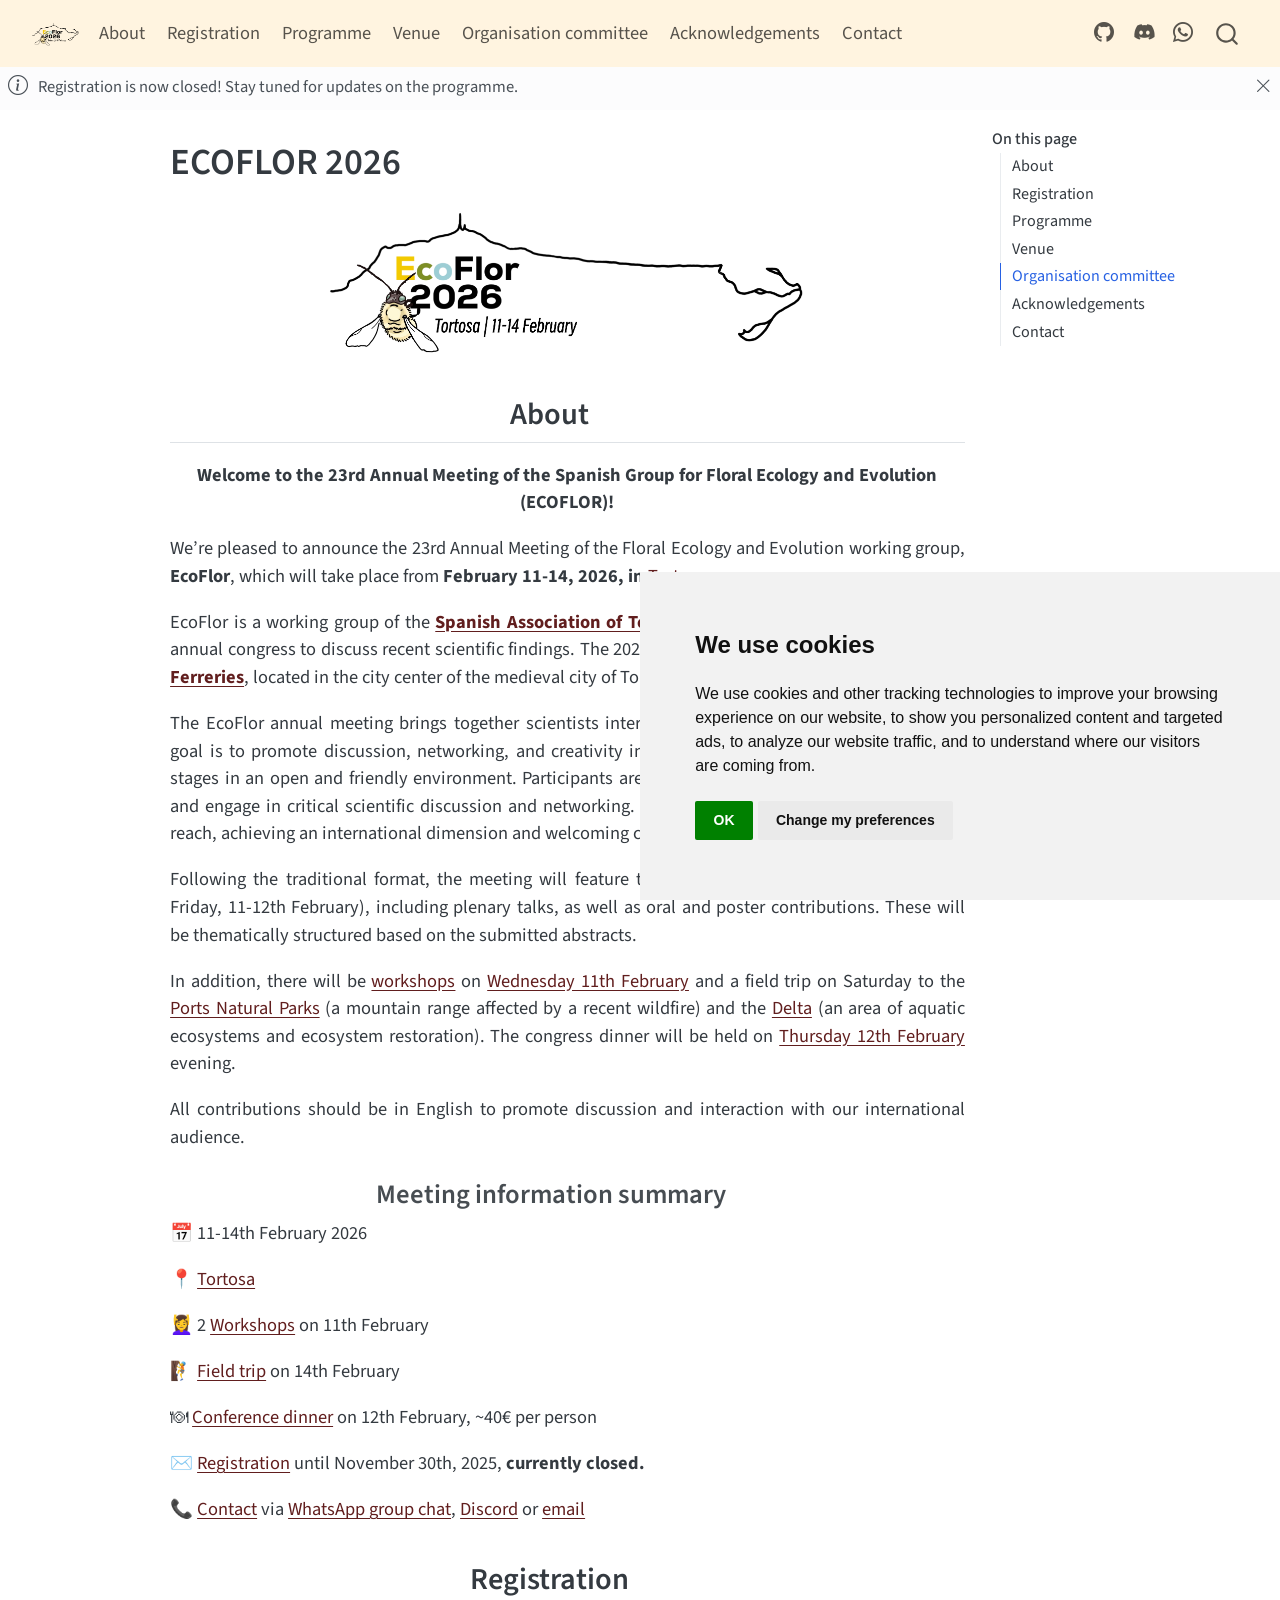
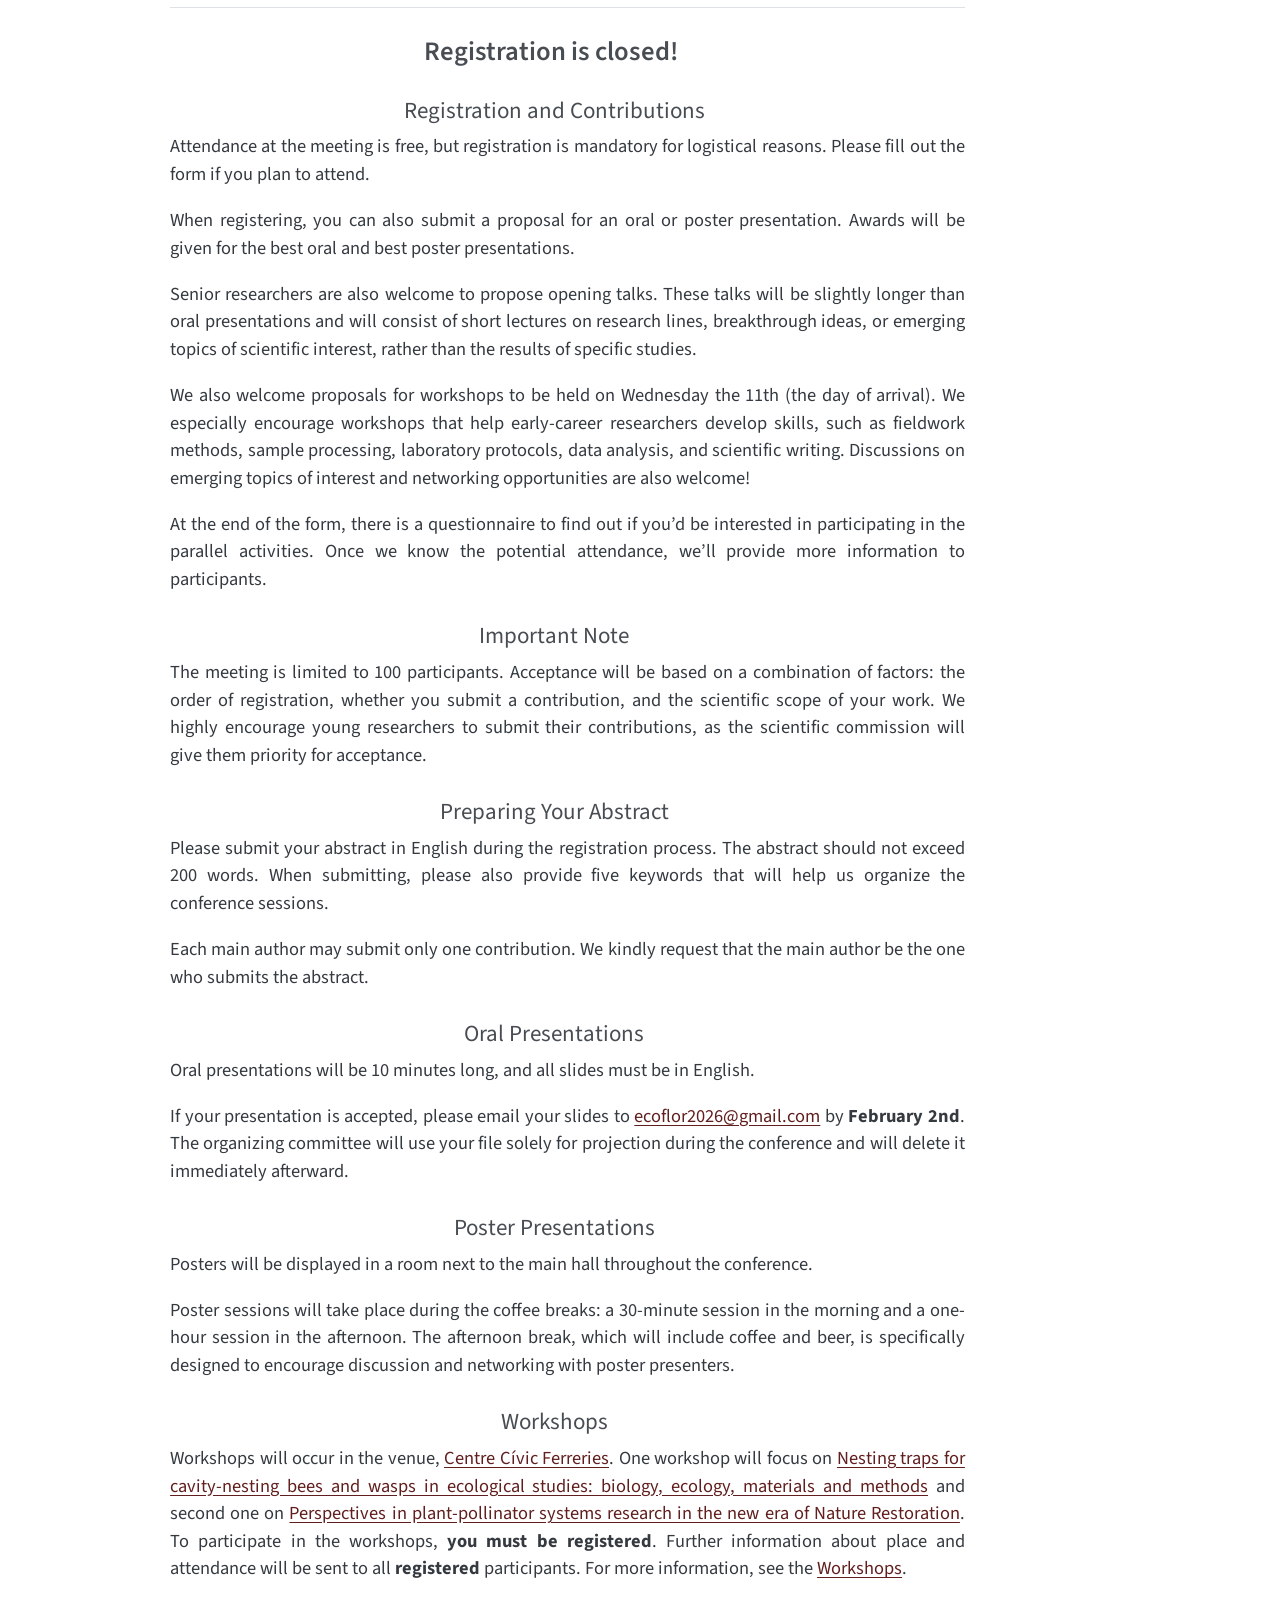
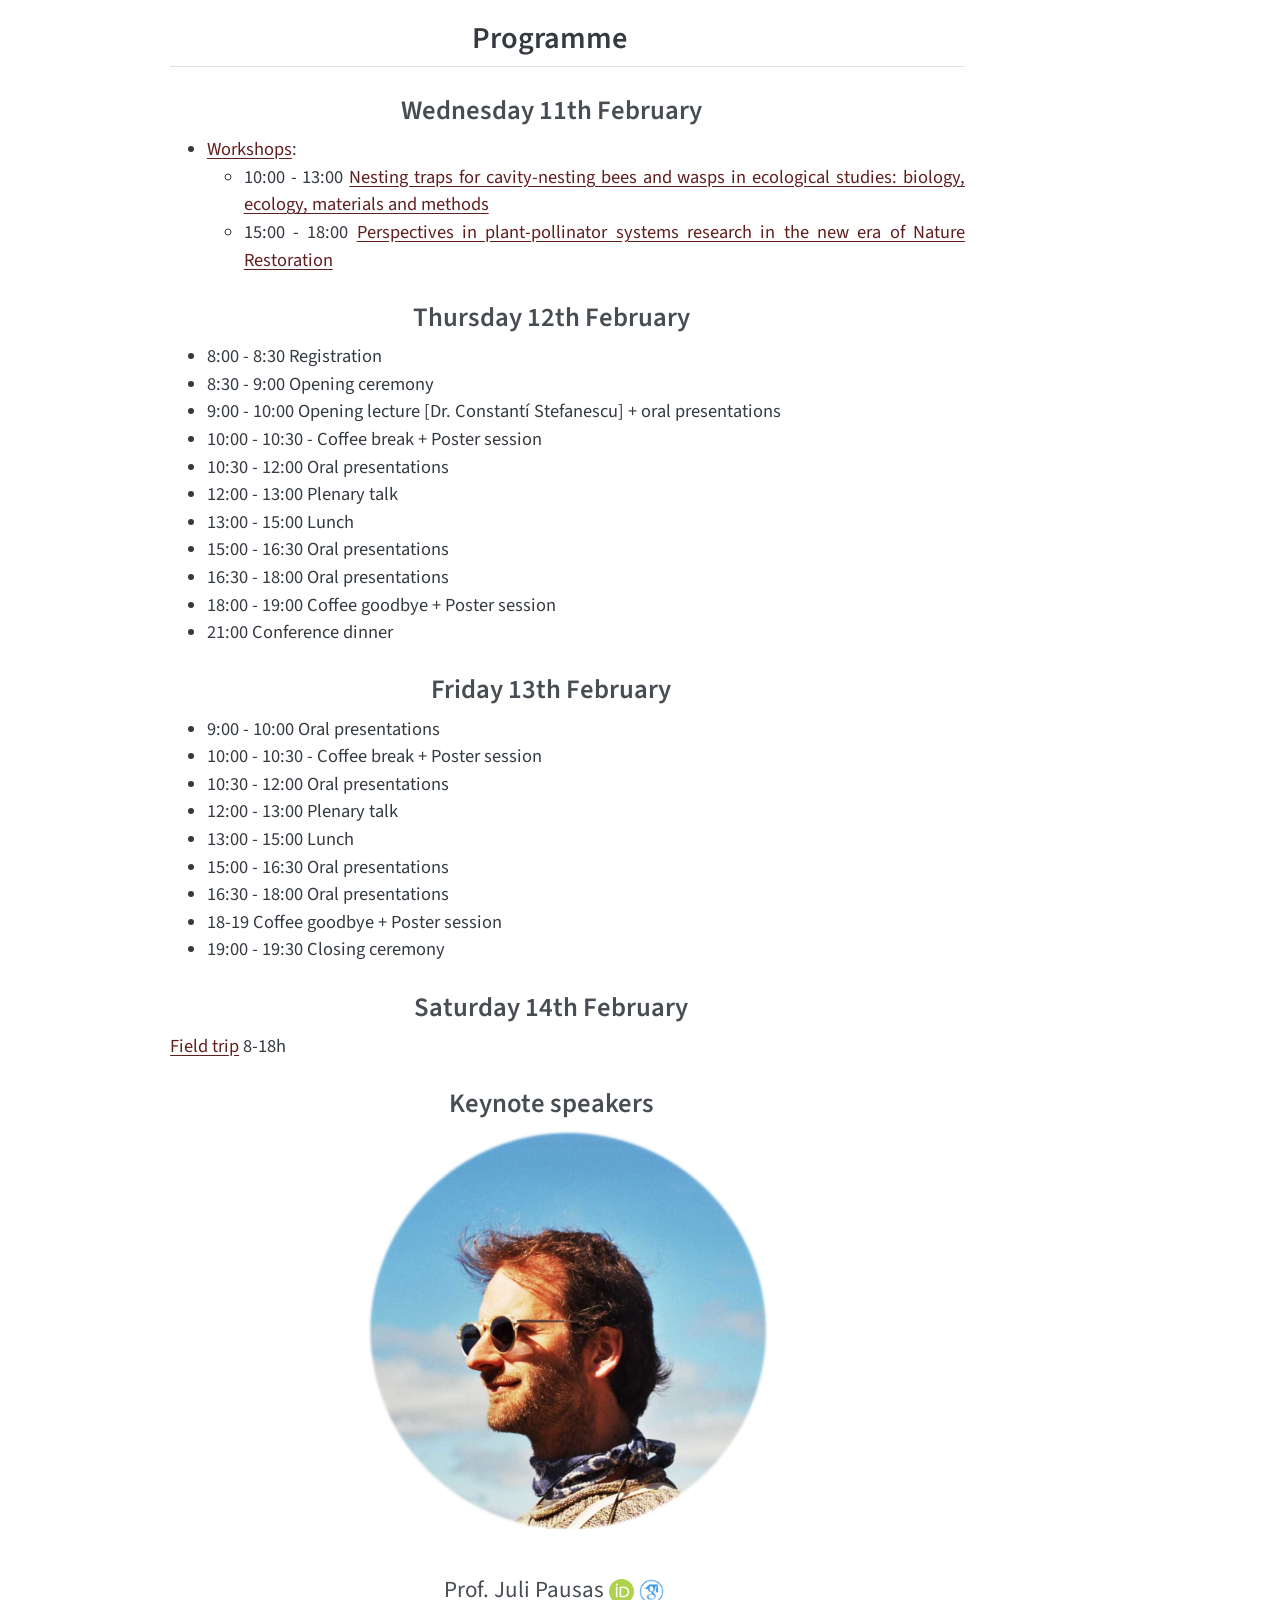
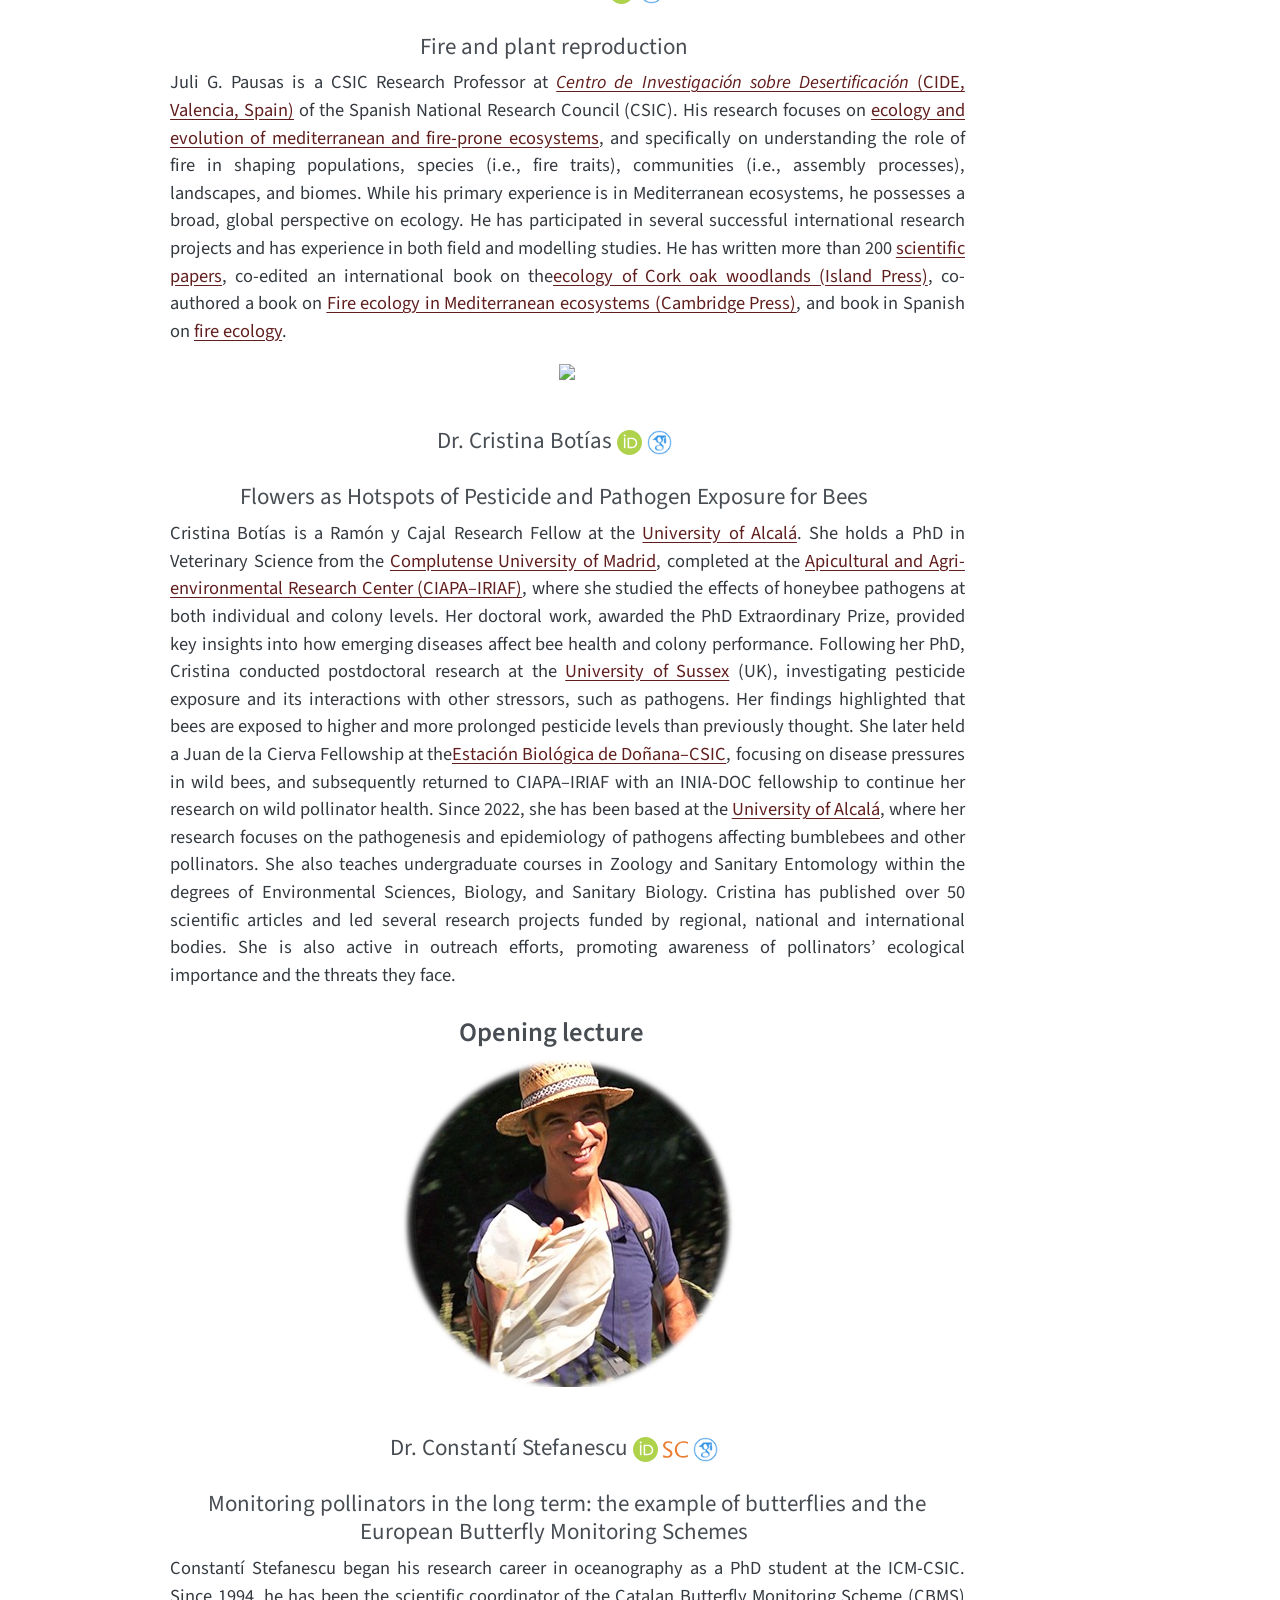
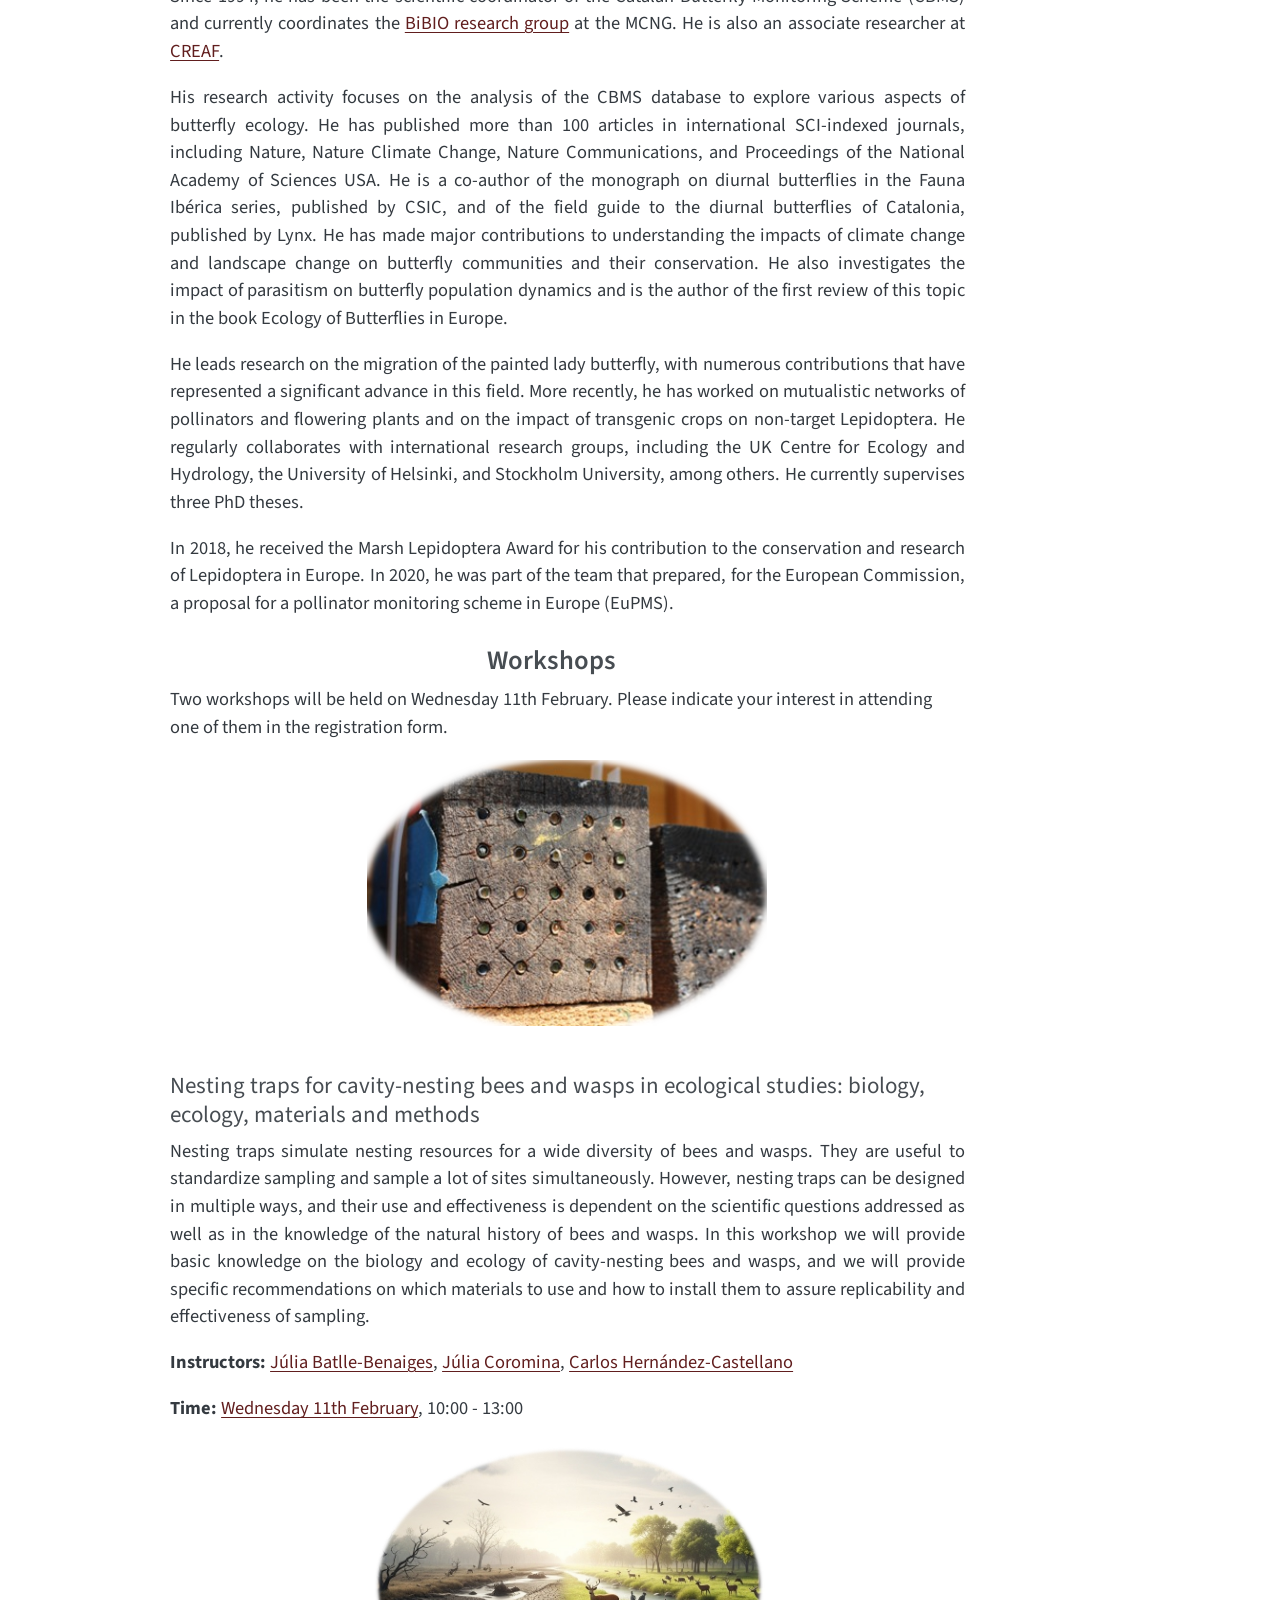
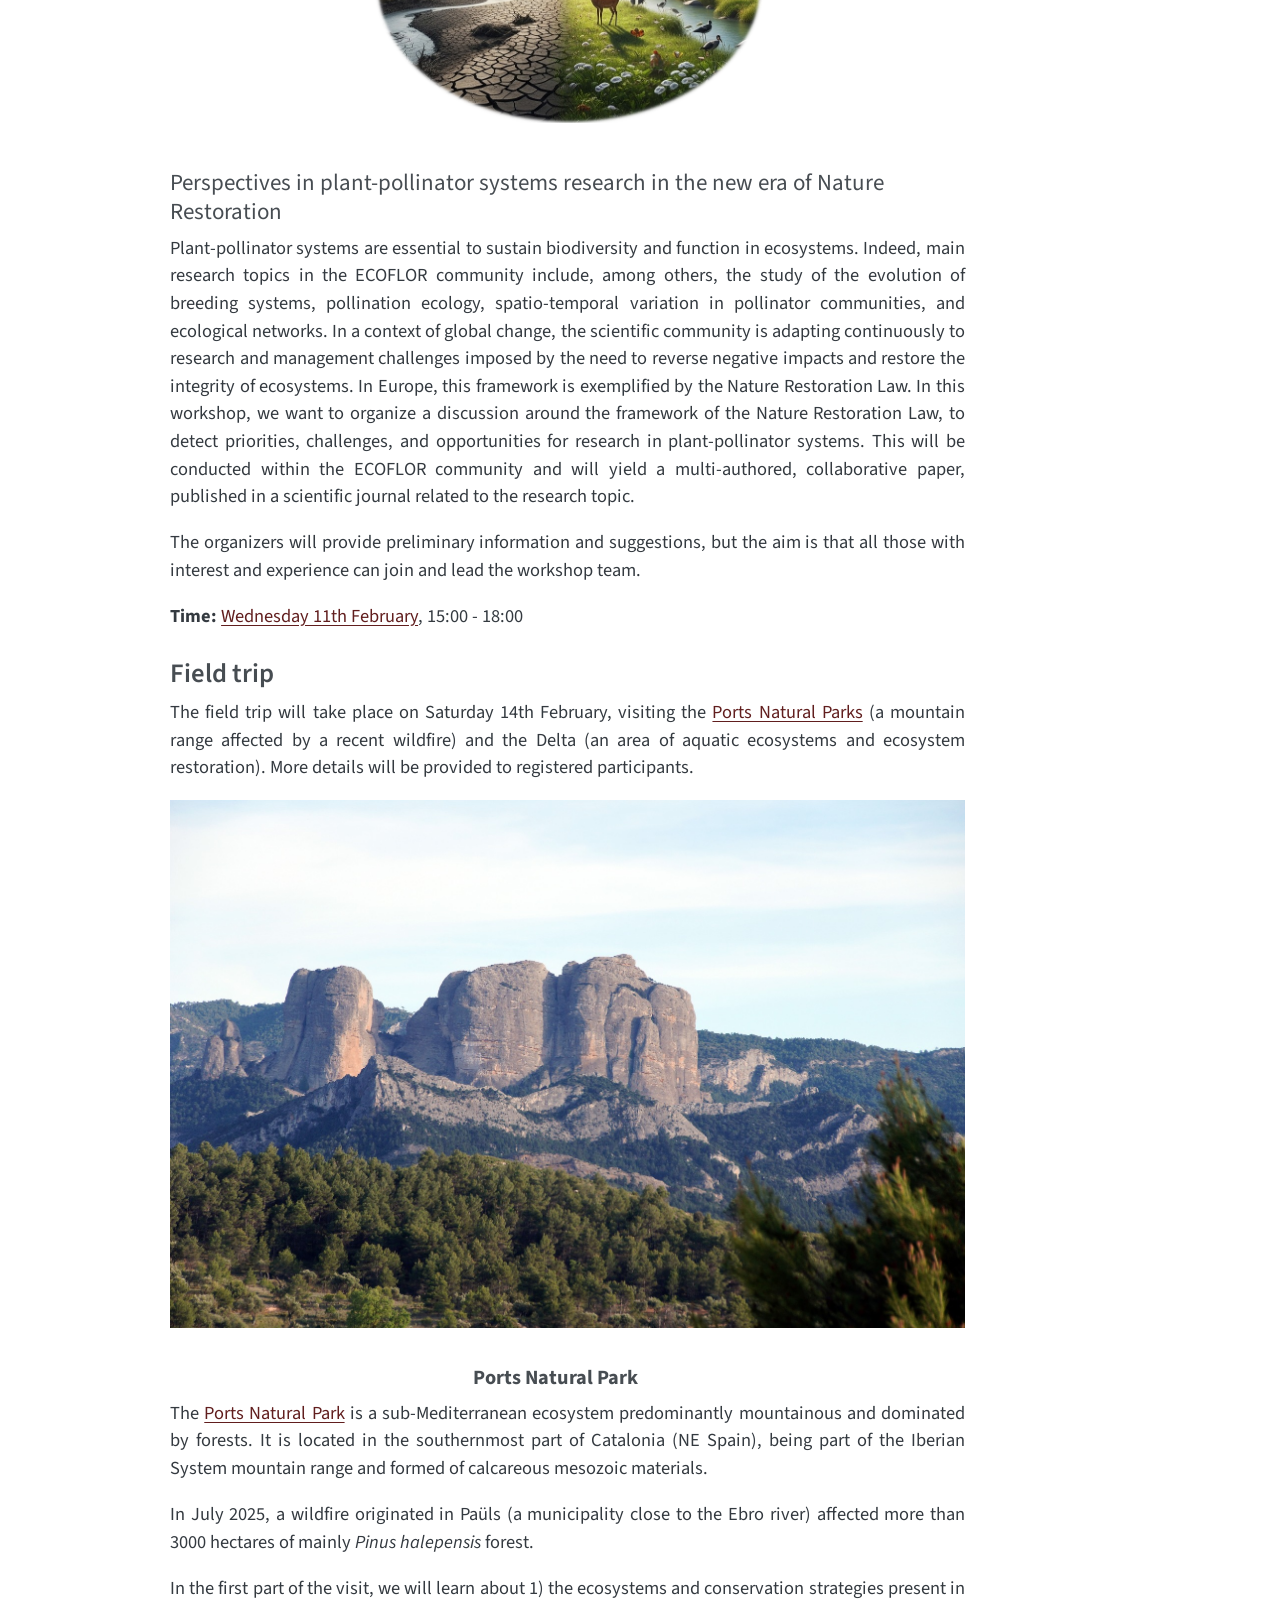
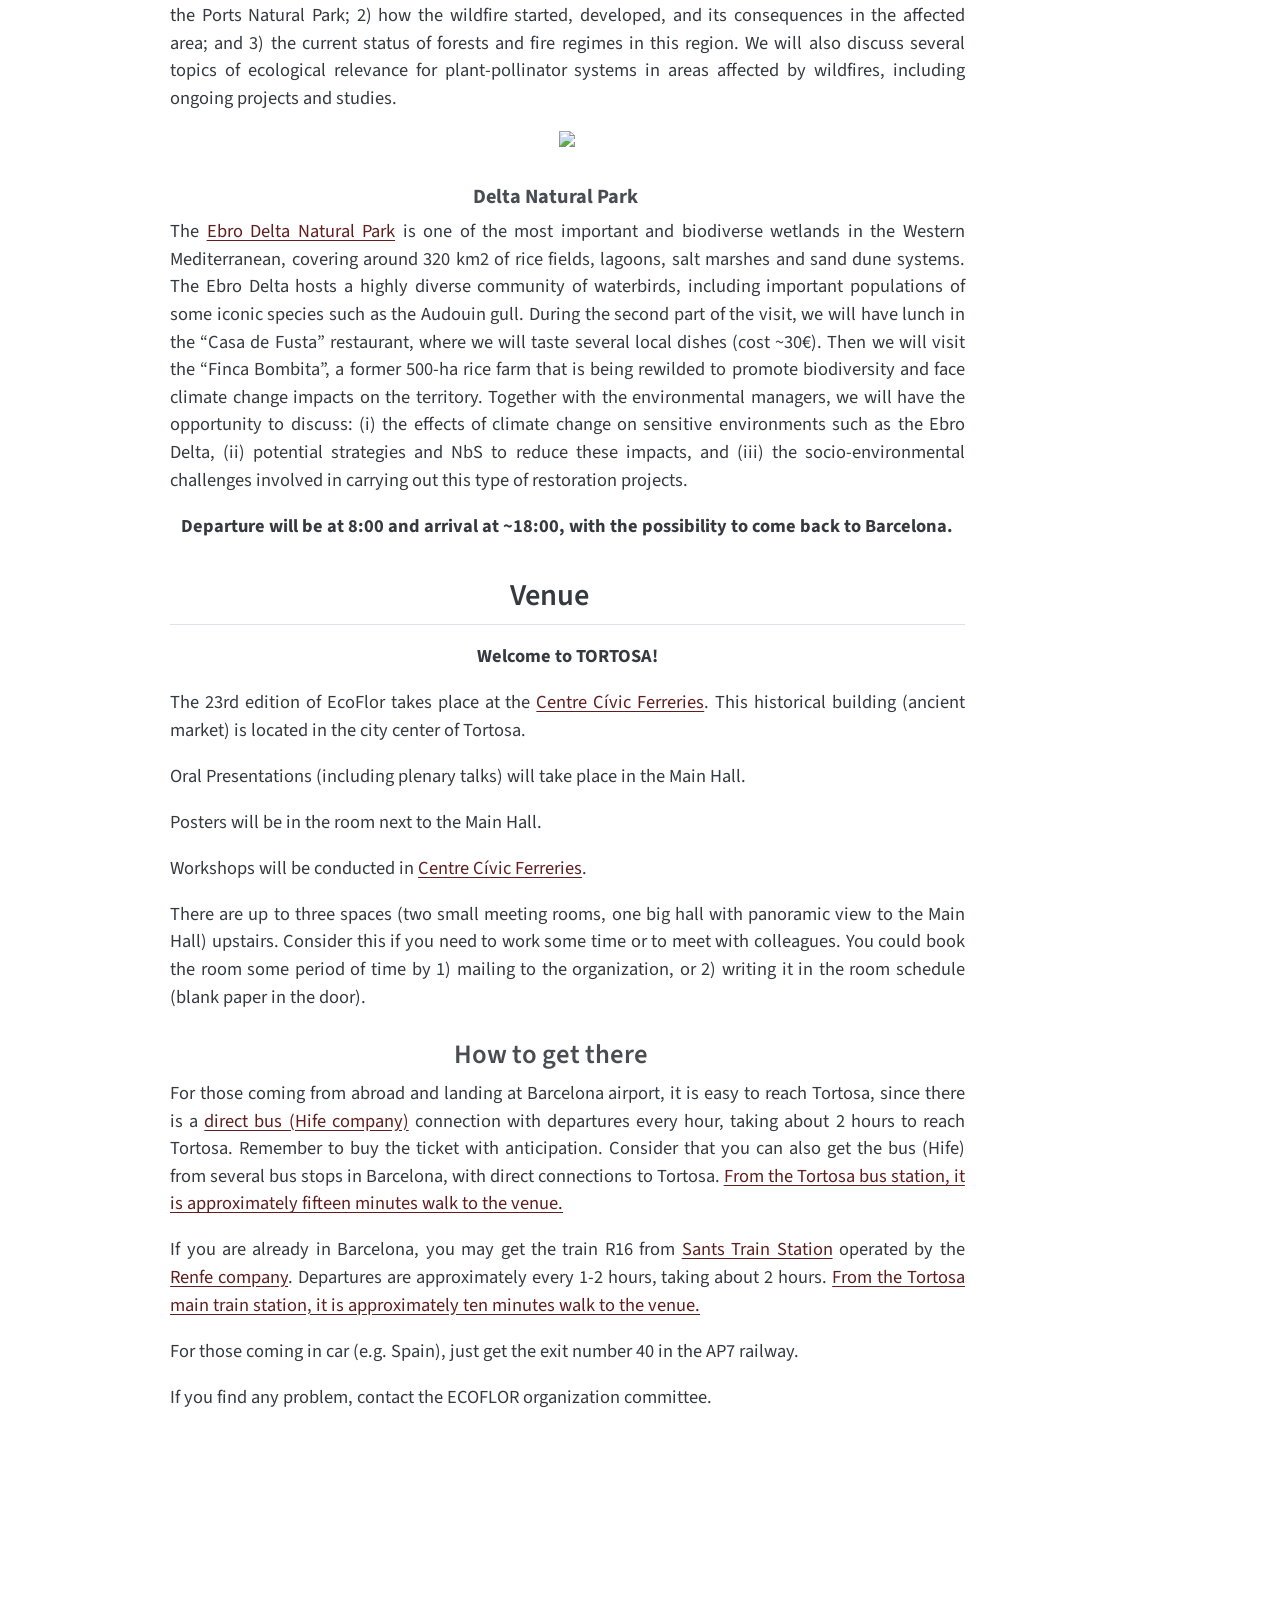
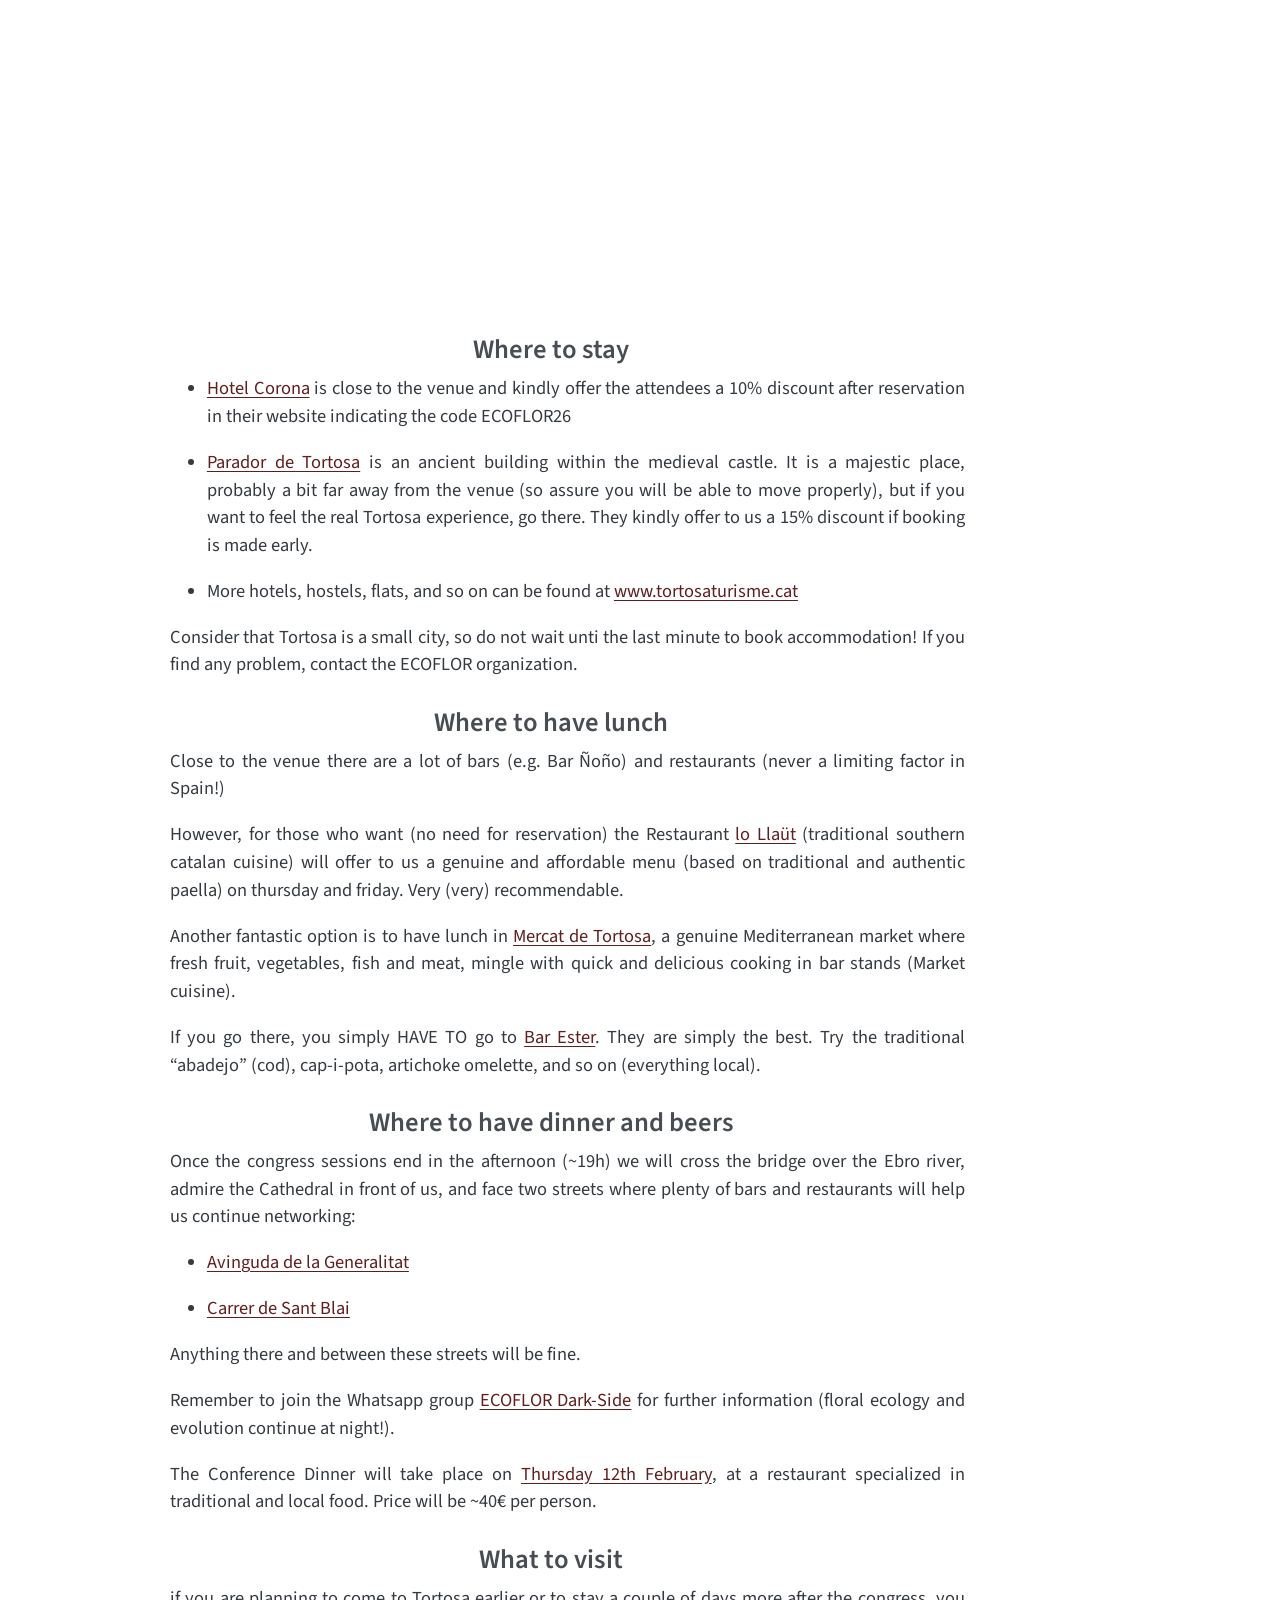
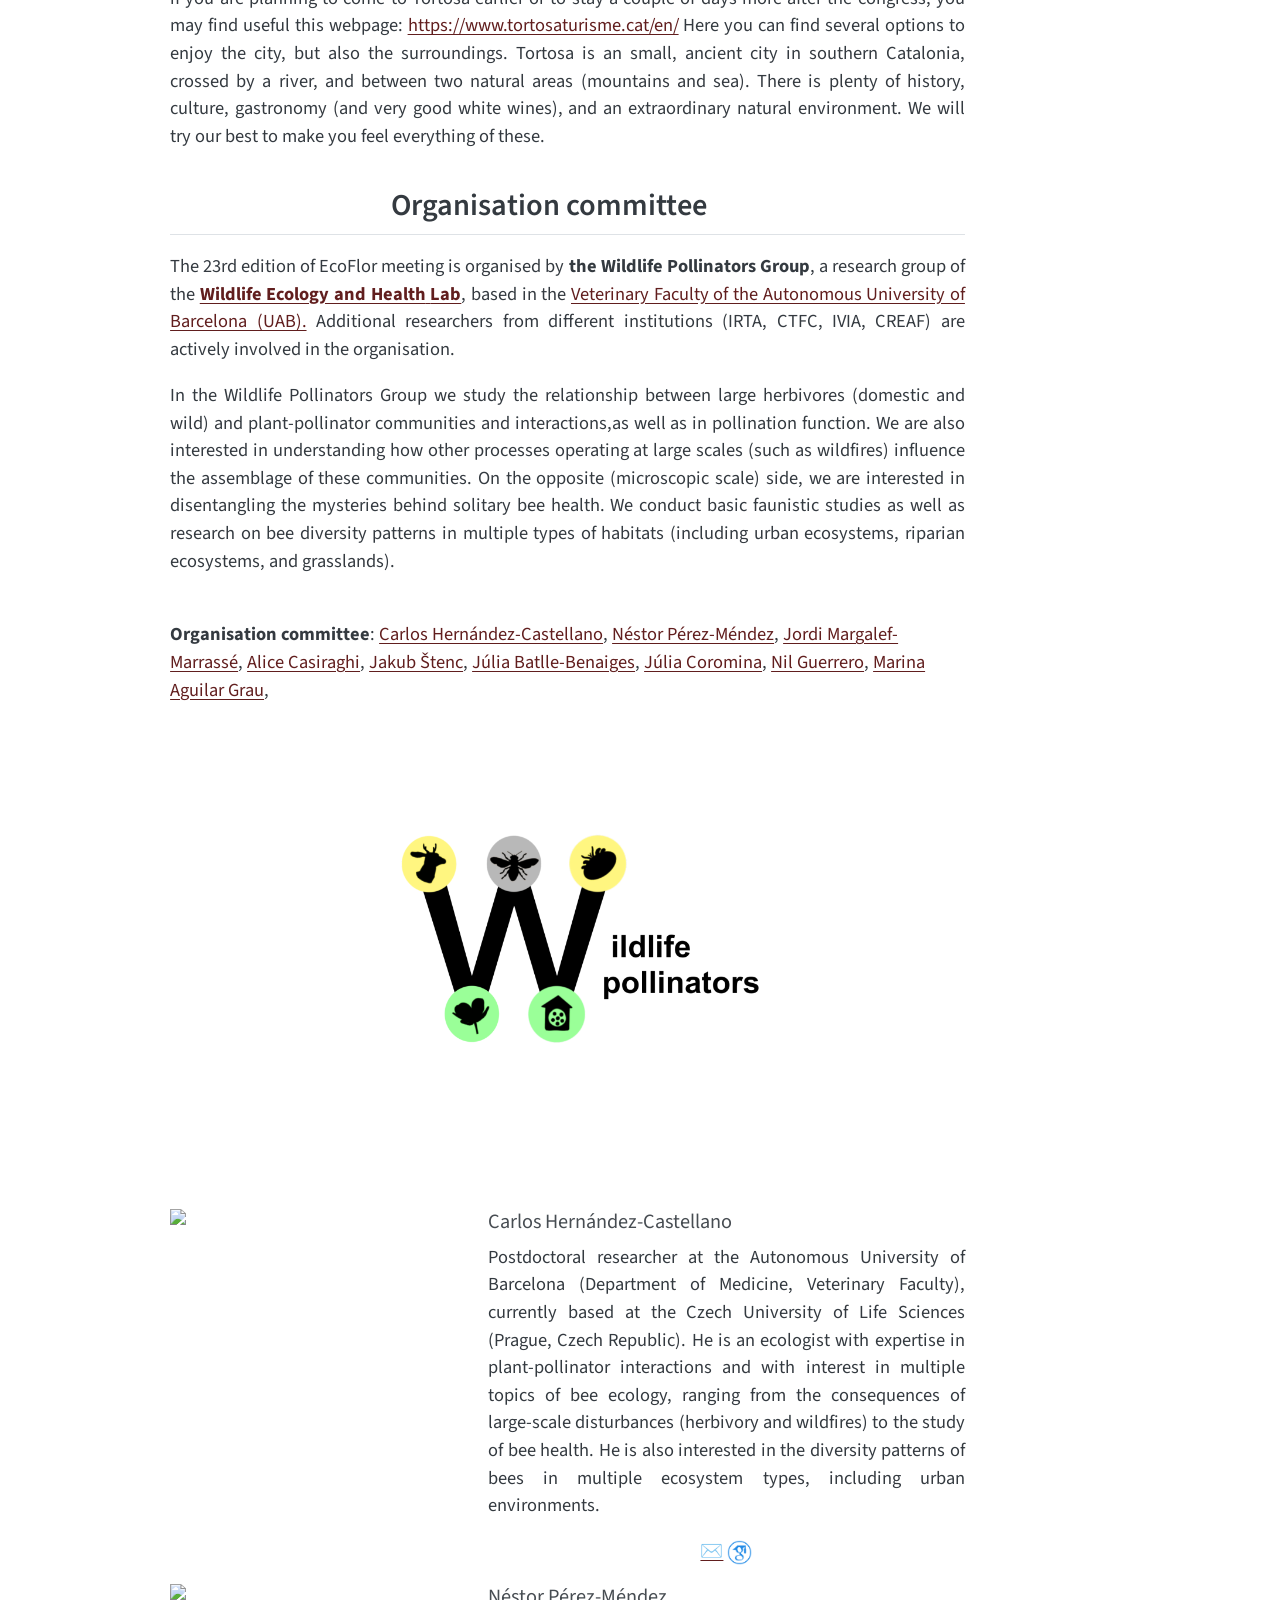
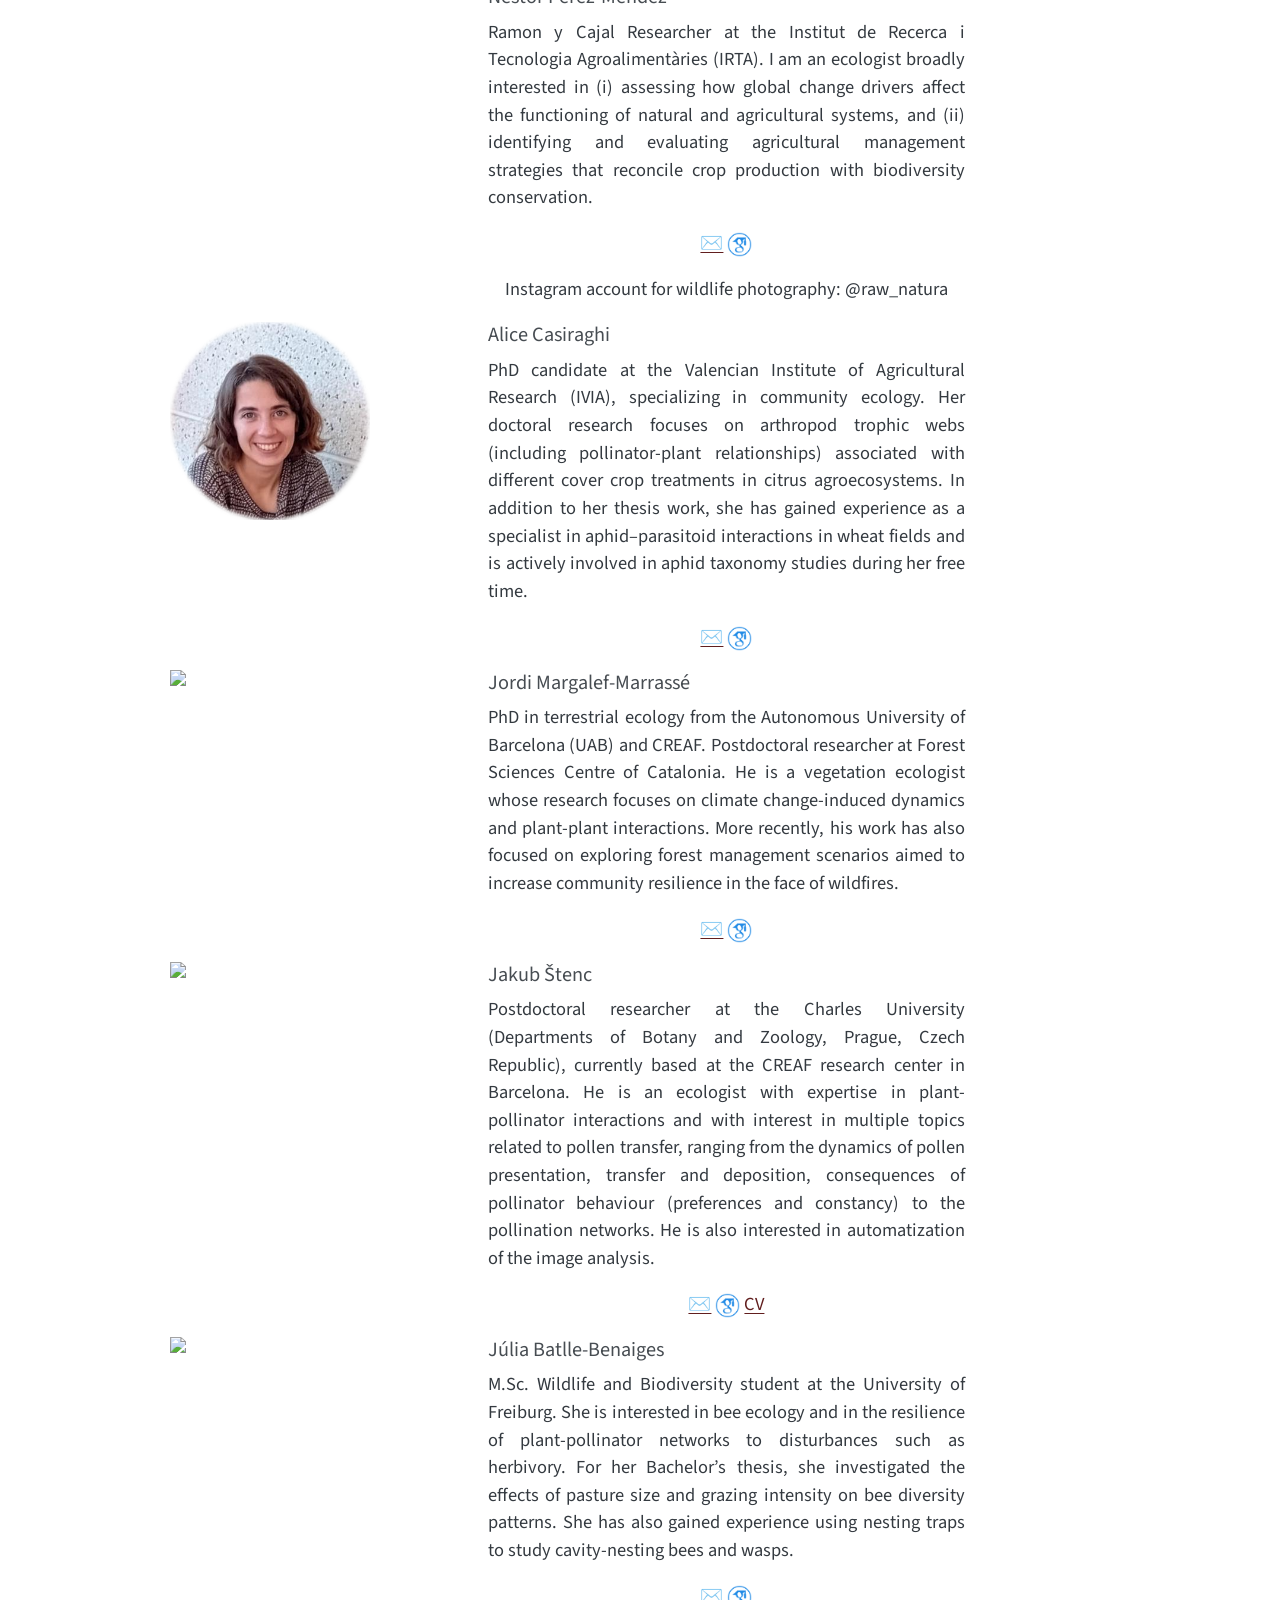
==== docs/index.html @ 35a90e8e "feat: Add ORCID and Scopus SVG icons, integrate ORCID and Google Scholar links for keynote speakers," ====
<!DOCTYPE html>
<html xmlns="http://www.w3.org/1999/xhtml" lang="en" xml:lang="en"><head>

<meta charset="utf-8">
<meta name="generator" content="quarto-1.8.25">

<meta name="viewport" content="width=device-width, initial-scale=1.0, user-scalable=yes">


<title>ECOFLOR 2026</title>
<style>
code{white-space: pre-wrap;}
span.smallcaps{font-variant: small-caps;}
div.columns{display: flex; gap: min(4vw, 1.5em);}
div.column{flex: auto; overflow-x: auto;}
div.hanging-indent{margin-left: 1.5em; text-indent: -1.5em;}
ul.task-list{list-style: none;}
ul.task-list li input[type="checkbox"] {
  width: 0.8em;
  margin: 0 0.8em 0.2em -1em; /* quarto-specific, see https://github.com/quarto-dev/quarto-cli/issues/4556 */ 
  vertical-align: middle;
}
</style>


<script src="site_libs/quarto-nav/quarto-nav.js"></script>
<script src="site_libs/quarto-nav/headroom.min.js"></script>
<script src="site_libs/clipboard/clipboard.min.js"></script>
<script src="site_libs/quarto-search/autocomplete.umd.js"></script>
<script src="site_libs/quarto-search/fuse.min.js"></script>
<script src="site_libs/quarto-search/quarto-search.js"></script>
<meta name="quarto:offset" content="./">
<script src="site_libs/cookie-consent/cookie-consent.js"></script>
<link href="site_libs/cookie-consent/cookie-consent.css" rel="stylesheet">
<script src="site_libs/quarto-html/quarto.js" type="module"></script>
<script src="site_libs/quarto-html/tabsets/tabsets.js" type="module"></script>
<script src="site_libs/quarto-html/axe/axe-check.js" type="module"></script>
<script src="site_libs/quarto-html/popper.min.js"></script>
<script src="site_libs/quarto-html/tippy.umd.min.js"></script>
<script src="site_libs/quarto-html/anchor.min.js"></script>
<link href="site_libs/quarto-html/tippy.css" rel="stylesheet">
<link href="site_libs/quarto-html/quarto-syntax-highlighting-7b89279ff1a6dce999919e0e67d4d9ec.css" rel="stylesheet" id="quarto-text-highlighting-styles">
<script src="site_libs/bootstrap/bootstrap.min.js"></script>
<link href="site_libs/bootstrap/bootstrap-icons.css" rel="stylesheet">
<link href="site_libs/bootstrap/bootstrap-82dff2eed29d7289790ece3a78ae542c.min.css" rel="stylesheet" append-hash="true" id="quarto-bootstrap" data-mode="light">
<script id="quarto-search-options" type="application/json">{
  "location": "navbar",
  "copy-button": false,
  "collapse-after": 3,
  "panel-placement": "end",
  "type": "overlay",
  "limit": 50,
  "keyboard-shortcut": [
    "f",
    "/",
    "s"
  ],
  "show-item-context": false,
  "language": {
    "search-no-results-text": "No results",
    "search-matching-documents-text": "matching documents",
    "search-copy-link-title": "Copy link to search",
    "search-hide-matches-text": "Hide additional matches",
    "search-more-match-text": "more match in this document",
    "search-more-matches-text": "more matches in this document",
    "search-clear-button-title": "Clear",
    "search-text-placeholder": "",
    "search-detached-cancel-button-title": "Cancel",
    "search-submit-button-title": "Submit",
    "search-label": "Search"
  }
}</script>

<script type="text/javascript" charset="UTF-8">
document.addEventListener('DOMContentLoaded', function () {
cookieconsent.run({
  "notice_banner_type":"simple",
  "consent_type":"implied",
  "palette":"light",
  "language":"en",
  "page_load_consent_levels":["strictly-necessary","functionality","tracking","targeting"],
  "notice_banner_reject_button_hide":false,
  "preferences_center_close_button_hide":false,
  "website_name":""
  ,
"language":"en"
  });
});
</script> 
  
<style>html{ scroll-behavior: smooth; }</style>


<link rel="stylesheet" href="custom_theme.scss">
</head>

<body class="nav-fixed quarto-light">

<div id="quarto-search-results"></div>
  <header id="quarto-header" class="headroom fixed-top">
    <nav class="navbar navbar-expand-lg " data-bs-theme="dark">
      <div class="navbar-container container-fluid">
      <div class="navbar-brand-container mx-auto">
    <a href="./index.html" class="navbar-brand navbar-brand-logo">
    <img src="././images/logo_without_bakground_small.png" alt="ECOFLOR 2026" class="navbar-logo light-content">
    <img src="././images/logo_without_bakground_small.png" alt="ECOFLOR 2026" class="navbar-logo dark-content">
    </a>
  </div>
            <div id="quarto-search" class="" title="Search"></div>
          <button class="navbar-toggler" type="button" data-bs-toggle="collapse" data-bs-target="#navbarCollapse" aria-controls="navbarCollapse" role="menu" aria-expanded="false" aria-label="Toggle navigation" onclick="if (window.quartoToggleHeadroom) { window.quartoToggleHeadroom(); }">
  <span class="navbar-toggler-icon"></span>
</button>
          <div class="collapse navbar-collapse" id="navbarCollapse">
            <ul class="navbar-nav navbar-nav-scroll me-auto">
  <li class="nav-item">
    <a class="nav-link" href="./index.html#about"> 
<span class="menu-text">About</span></a>
  </li>  
  <li class="nav-item">
    <a class="nav-link" href="./index.html#registration"> 
<span class="menu-text">Registration</span></a>
  </li>  
  <li class="nav-item">
    <a class="nav-link" href="./index.html#programme"> 
<span class="menu-text">Programme</span></a>
  </li>  
  <li class="nav-item">
    <a class="nav-link" href="./index.html#venue"> 
<span class="menu-text">Venue</span></a>
  </li>  
  <li class="nav-item">
    <a class="nav-link" href="./index.html#organisation"> 
<span class="menu-text">Organisation committee</span></a>
  </li>  
  <li class="nav-item">
    <a class="nav-link" href="./index.html#acknowledgements"> 
<span class="menu-text">Acknowledgements</span></a>
  </li>  
  <li class="nav-item">
    <a class="nav-link" href="./index.html#contact"> 
<span class="menu-text">Contact</span></a>
  </li>  
</ul>
            <ul class="navbar-nav navbar-nav-scroll ms-auto">
  <li class="nav-item compact">
    <a class="nav-link" href="https://github.com/Pollination-Ecology-Group/ECOFLOR2026"> <i class="bi bi-github" role="img">
</i> 
<span class="menu-text"></span></a>
  </li>  
  <li class="nav-item compact">
    <a class="nav-link" href="https://discord.gg/Ser2GRXgns"> <i class="bi bi-discord" role="img">
</i> 
<span class="menu-text"></span></a>
  </li>  
  <li class="nav-item compact">
    <a class="nav-link" href="https://chat.whatsapp.com/KCycNVzqLEm1orgBQGjrQ2?mode=ems_copy_t"> <i class="bi bi-whatsapp" role="img">
</i> 
<span class="menu-text"></span></a>
  </li>  
</ul>
          </div> <!-- /navcollapse -->
            <div class="quarto-navbar-tools">
</div>
      </div> <!-- /container-fluid -->
    </nav>
  <div id="quarto-announcement" data-announcement-id="829809f2c0c72aeba1a64ea8ca2afe0f" class="alert alert-light hidden"><i class="bi bi-info-circle quarto-announcement-icon"></i><div class="quarto-announcement-content">
<p>Registration is now closed! Stay tuned for updates on the programme.</p>
</div><i class="bi bi-x-lg quarto-announcement-action"></i></div>
</header>
<!-- content -->
<div id="quarto-content" class="quarto-container page-columns page-rows-contents page-layout-article page-navbar">
<!-- sidebar -->
<!-- margin-sidebar -->
    <div id="quarto-margin-sidebar" class="sidebar margin-sidebar">
        <nav id="TOC" role="doc-toc" class="toc-active">
    <h2 id="toc-title">On this page</h2>
   
  <ul>
  <li><a href="#about" id="toc-about" class="nav-link active" data-scroll-target="#about">About</a></li>
  <li><a href="#registration" id="toc-registration" class="nav-link" data-scroll-target="#registration">Registration</a></li>
  <li><a href="#programme" id="toc-programme" class="nav-link" data-scroll-target="#programme">Programme</a>
  <ul class="collapse">
  <li><a href="#wednesday-11th-february" id="toc-wednesday-11th-february" class="nav-link" data-scroll-target="#wednesday-11th-february">Wednesday 11th February</a></li>
  <li><a href="#thursday-12th-february" id="toc-thursday-12th-february" class="nav-link" data-scroll-target="#thursday-12th-february">Thursday 12th February</a></li>
  <li><a href="#friday-13th-february" id="toc-friday-13th-february" class="nav-link" data-scroll-target="#friday-13th-february">Friday 13th February</a></li>
  <li><a href="#saturday-14th-february" id="toc-saturday-14th-february" class="nav-link" data-scroll-target="#saturday-14th-february">Saturday 14th February</a></li>
  </ul></li>
  <li><a href="#venue" id="toc-venue" class="nav-link" data-scroll-target="#venue">Venue</a></li>
  <li><a href="#organisation-committee" id="toc-organisation-committee" class="nav-link" data-scroll-target="#organisation-committee">Organisation committee</a></li>
  <li><a href="#acknowledgements" id="toc-acknowledgements" class="nav-link" data-scroll-target="#acknowledgements">Acknowledgements</a></li>
  <li><a href="#contact" id="toc-contact" class="nav-link" data-scroll-target="#contact">Contact</a></li>
  </ul>
</nav>
    </div>
<!-- main -->
<main class="content" id="quarto-document-content">

<header id="title-block-header" class="quarto-title-block default">
<div class="quarto-title">
<h1 class="title">ECOFLOR 2026</h1>
</div>



<div class="quarto-title-meta">

    
  
    
  </div>
  


</header>


<meta name="google-site-verification" content="_ALkyF3YuAHp5-OSHb0UI4JC0hCsn1ce9XL8cUxTKk8">
<div class="quarto-figure quarto-figure-center">
<figure class="figure">
<p><img src="images/logo_big.png" class="img-fluid quarto-figure quarto-figure-center figure-img" width="500"></p>
</figure>
</div>
<section id="about" class="level2" style="text-align: center;">
<h2 class="anchored" data-anchor-id="about">About</h2>
</section>
<div style="text-align: justify;">
<div id="welcome" style="text-align: center;">
<p><strong>Welcome to the 23rd Annual Meeting of the Spanish Group for Floral Ecology and Evolution (ECOFLOR)!</strong></p>
</div>
<p>We’re pleased to announce the 23rd Annual Meeting of the Floral Ecology and Evolution working group, <strong>EcoFlor</strong>, which will take place from <strong>February 11-14, 2026, in <a href="https://en.wikipedia.org/wiki/Tortosa">Tortosa</a></strong>.</p>
<p>EcoFlor is a working group of the <a href="https://www.aeet.org/es/english/"><strong>Spanish Association of Terrestrial Ecology (AEET)</strong></a>. It organizes an annual congress to discuss recent scientific findings. The 2026 meeting will be held at the <a href="https://viurearural.cat/es/servei/centre-civic-de-ferreries-2/"><strong>Centre Cívic Ferreries</strong></a>, located in the city center of the medieval city of Tortosa, on the banks of the Ebro River.</p>
<p>The EcoFlor annual meeting brings together scientists interested in floral ecology and evolution. Its goal is to promote discussion, networking, and creativity in science, involving students at all career stages in an open and friendly environment. Participants are invited to present their ongoing projects and engage in critical scientific discussion and networking. In recent years, EcoFlor has expanded its reach, achieving an international dimension and welcoming contributions from researchers worldwide.</p>
<p>Following the traditional format, the meeting will feature two days of presentations (Thursday and Friday, 11-12th February), including plenary talks, as well as oral and poster contributions. These will be thematically structured based on the submitted abstracts.</p>
<p>In addition, there will be <a href="#workshops">workshops</a> on <a href="#wednesday-11th-february">Wednesday 11th February</a> and a field trip on Saturday to the <a href="https://www.spain.info/en/nature/els-ports-natural-park/">Ports Natural Parks</a> (a mountain range affected by a recent wildfire) and the <a href="https://www.turismodeltadelebro.com/en/what-to-see-and-do-in-the-ebro-delta/">Delta</a> (an area of aquatic ecosystems and ecosystem restoration). The congress dinner will be held on <a href="#thursday-12th-february">Thursday 12th February</a> evening.</p>
<p>All contributions should be in English to promote discussion and interaction with our international audience.</p>
<section id="meeting-information-summary" class="level3" style="text-align: center;">
<h3 style="text-align: center;" class="anchored" data-anchor-id="meeting-information-summary">Meeting information summary</h3>
<div style="text-align: left;">
<p>📅 11-14th February 2026</p>
<p>📍 <a href="https://en.wikipedia.org/wiki/Tortosa">Tortosa</a></p>
<p>💆‍♀️ 2 <a href="#workshops">Workshops</a> on 11th February</p>
<p>🧗 <a href="#field-trip">Field trip</a> on 14th February</p>
<p>🍽 <a href="#dinner">Conference dinner</a> on 12th February, ~40€ per person</p>
<p>✉️ <a href="#registration">Registration</a> until November 30th, 2025, <strong>currently closed.</strong></p>
<p>📞 <a href="#contact">Contact</a> via <a href="https://chat.whatsapp.com/KCycNVzqLEm1orgBQGjrQ2?mode=ems_copy_t">WhatsApp group chat</a>, <a href="https://discord.gg/Ser2GRXgns">Discord</a> or <a href="#contact">email</a></p>
</div>
</section>
</div>
<div>
<section id="registration" class="level2" style="text-align: center;">
<h2 class="anchored" data-anchor-id="registration">Registration</h2>
</section>
</div>
<div style="style">
<section id="registration-is-closed" class="level3" style="text-align: center;">
<h3 class="anchored" data-anchor-id="registration-is-closed">Registration is closed!</h3>
</section>
<div id="registration_info" style="text-align: justify;">
<section id="registration-and-contributions" class="level4" style="text-align: center;">
<h4 class="anchored" data-anchor-id="registration-and-contributions">Registration and Contributions</h4>
</section>
<p>Attendance at the meeting is free, but registration is mandatory for logistical reasons. Please fill out the form if you plan to attend.</p>
<p>When registering, you can also submit a proposal for an oral or poster presentation. Awards will be given for the best oral and best poster presentations.</p>
<p>Senior researchers are also welcome to propose opening talks. These talks will be slightly longer than oral presentations and will consist of short lectures on research lines, breakthrough ideas, or emerging topics of scientific interest, rather than the results of specific studies.</p>
<p>We also welcome proposals for workshops to be held on Wednesday the 11th (the day of arrival). We especially encourage workshops that help early-career researchers develop skills, such as fieldwork methods, sample processing, laboratory protocols, data analysis, and scientific writing. Discussions on emerging topics of interest and networking opportunities are also welcome!</p>
<p>At the end of the form, there is a questionnaire to find out if you’d be interested in participating in the parallel activities. Once we know the potential attendance, we’ll provide more information to participants.</p>
<section id="important-note" class="level4" style="text-align: center;">
<h4 class="anchored" data-anchor-id="important-note">Important Note</h4>
</section>
<p>The meeting is limited to 100 participants. Acceptance will be based on a combination of factors: the order of registration, whether you submit a contribution, and the scientific scope of your work. We highly encourage young researchers to submit their contributions, as the scientific commission will give them priority for acceptance.</p>
<div style="text-align: center;">
<section id="preparing-your-abstract" class="level4" style="text-align: center;">
<h4 class="anchored" data-anchor-id="preparing-your-abstract">Preparing Your Abstract</h4>
</section>
</div>
<p>Please submit your abstract in English during the registration process. The abstract should not exceed 200 words. When submitting, please also provide five keywords that will help us organize the conference sessions.</p>
<p>Each main author may submit only one contribution. We kindly request that the main author be the one who submits the abstract.</p>
<section id="oral-presentations" class="level4" style="text-align: center;">
<h4 class="anchored" data-anchor-id="oral-presentations">Oral Presentations</h4>
</section>
<p>Oral presentations will be 10 minutes long, and all slides must be in English.</p>
<p>If your presentation is accepted, please email your slides to <a href="ecoflor2026@gmail.com">ecoflor2026@gmail.com</a> by <strong>February 2nd</strong>. The organizing committee will use your file solely for projection during the conference and will delete it immediately afterward.</p>
<section id="poster-presentations" class="level4" style="text-align: center;">
<h4 class="anchored" data-anchor-id="poster-presentations">Poster Presentations</h4>
</section>
<p>Posters will be displayed in a room next to the main hall throughout the conference.</p>
<p>Poster sessions will take place during the coffee breaks: a 30-minute session in the morning and a one-hour session in the afternoon. The afternoon break, which will include coffee and beer, is specifically designed to encourage discussion and networking with poster presenters.</p>
<section id="workshops" class="level4" style="text-align: center;">
<h4 class="anchored" data-anchor-id="workshops">Workshops</h4>
</section>
<p>Workshops will occur in the venue, <a href="https://maps.app.goo.gl/mSEFoTJQ9mBsUPG3A">Centre Cívic Ferreries</a>. One workshop will focus on <a href="#nesting-traps-for-cavity-nesting-bees-and-wasps-in-ecological-studies-biology-ecology-materials-and-methods">Nesting traps for cavity-nesting bees and wasps in ecological studies: biology, ecology, materials and methods</a> and second one on <a href="#perspectives-in-plant-pollinator-systems-research-in-the-new-era-of-nature-restoration">Perspectives in plant-pollinator systems research in the new era of Nature Restoration</a>. To participate in the workshops, <strong>you must be registered</strong>. Further information about place and attendance will be sent to all <strong>registered</strong> participants. For more information, see the <a href="#workshops">Workshops</a>.</p>
</div>
</div>
<section id="programme" class="level2" style="text-align: center;">
<h2 style="text-align: center;" class="anchored" data-anchor-id="programme">Programme</h2>
<section id="wednesday-11th-february" class="level3" style="text-align: center;">
<h3 class="anchored" data-anchor-id="wednesday-11th-february">Wednesday 11th February</h3>
</section>
<div style="text-align: justify;">
<ul>
<li><a href="#workshops">Workshops</a>:
<ul>
<li>10:00 - 13:00 <a href="#nesting-traps-for-cavity-nesting-bees-and-wasps-in-ecological-studies-biology-ecology-materials-and-methods">Nesting traps for cavity-nesting bees and wasps in ecological studies: biology, ecology, materials and methods</a></li>
<li>15:00 - 18:00 <a href="#perspectives-in-plant-pollinator-systems-research-in-the-new-era-of-nature-restoration">Perspectives in plant-pollinator systems research in the new era of Nature Restoration</a></li>
</ul></li>
</ul>
</div>
<section id="thursday-12th-february" class="level3" style="text-align: center;">
<h3 class="anchored" data-anchor-id="thursday-12th-february">Thursday 12th February</h3>
</section>
<div id="12th" style="text-align: justify;">
<ul>
<li>8:00 - 8:30 Registration</li>
<li>8:30 - 9:00 Opening ceremony</li>
<li>9:00 - 10:00 Opening lecture [Dr.&nbsp;Constantí Stefanescu] + oral presentations</li>
<li>10:00 - 10:30 - Coffee break + Poster session</li>
<li>10:30 - 12:00 Oral presentations</li>
<li>12:00 - 13:00 Plenary talk</li>
<li>13:00 - 15:00 Lunch</li>
<li>15:00 - 16:30 Oral presentations</li>
<li>16:30 - 18:00 Oral presentations</li>
<li>18:00 - 19:00 Coffee goodbye + Poster session</li>
<li>21:00 Conference dinner</li>
</ul>
</div>
<section id="friday-13th-february" class="level3" style="text-align: center;">
<h3 class="anchored" data-anchor-id="friday-13th-february">Friday 13th February</h3>
</section>
<div id="13th" style="text-align: justify;">
<ul>
<li>9:00 - 10:00 Oral presentations</li>
<li>10:00 - 10:30 - Coffee break + Poster session</li>
<li>10:30 - 12:00 Oral presentations</li>
<li>12:00 - 13:00 Plenary talk</li>
<li>13:00 - 15:00 Lunch</li>
<li>15:00 - 16:30 Oral presentations</li>
<li>16:30 - 18:00 Oral presentations</li>
<li>18-19 Coffee goodbye + Poster session</li>
<li>19:00 - 19:30 Closing ceremony</li>
</ul>
</div>
<section id="saturday-14th-february" class="level3" style="text-align: center;">
<h3 class="anchored" data-anchor-id="saturday-14th-february">Saturday 14th February</h3>
</section>
<div style="text-align: justify;">
<p><a href="#field-trip">Field trip</a> 8-18h</p>
</div>
</section>
<div id="keynote">
<section id="keynote-speakers" class="level3 unlisted" style="text-align: center;">
<h3 class="unlisted anchored" style="text-align: center;" data-anchor-id="keynote-speakers">Keynote speakers</h3>

</section>
</div>
<div class="quarto-figure quarto-figure-center">
<figure class="figure">
<p><img src="images/people/juli_fuego.png" class="img-fluid quarto-figure quarto-figure-center figure-img" width="407"></p>
</figure>
</div>
<div style="text-align: center;">
<section id="prof.-juli-pausas" class="level4">
<h4 class="anchored" data-anchor-id="prof.-juli-pausas">Prof.&nbsp;Juli Pausas <a href="https://orcid.org/0000-0003-3533-5786"><img src="images/orcid.svg" class="img-fluid" width="25"></a> <a href="https://scholar.google.com/citations?user=T9C5g_IAAAAJ"><img src="images/scholar.png" class="img-fluid" width="25"></a></h4>
</section>
<section id="fire-and-plant-reproduction" class="level4">
<h4 class="anchored" data-anchor-id="fire-and-plant-reproduction">Fire and plant reproduction</h4>
<div style="text-align: justify;">
<p>Juli G. Pausas is a CSIC Research Professor at <a href="https://www.uv.es/uvweb/centro-investigacion-desertificacion/es/centro-investigaciones-desertificacion-1285894590702.html"><em>Centro de Investigación sobre Desertificación</em> (CIDE, Valencia, Spain)</a> of the Spanish National Research Council (CSIC). His research focuses on <a href="https://www.uv.es/jgpausas/fire-ecology-evolution.html"><u>ecology and evolution of mediterranean and fire-prone ecosystems</u></a>, and specifically on understanding the role of fire in shaping populations, species (i.e., fire traits), communities (i.e., assembly processes), landscapes, and biomes. While his primary experience is in Mediterranean ecosystems, he possesses a broad, global perspective on ecology. He has participated in several successful international research projects and has experience in both field and modelling studies. He has written more than 200 <a href="https://www.uv.es/jgpausas/papers.htm"><u>scientific papers</u></a>, co-edited an international book on the<a href="https://www.uv.es/jgpausas/corkoak.htm"><u>ecology of Cork oak woodlands (Island Press)</u></a>, co-authored a book on <a href="https://www.uv.es/jgpausas/fire-book.htm"><u>Fire ecology in Mediterranean ecosystems (Cambridge Press)</u></a>, and book in Spanish on <a href="https://www.uv.es/jgpausas/incendios.html"><u>fire ecology</u></a>.</p>
</div>
</section>
</div>
<div class="quarto-figure quarto-figure-center">
<figure class="figure">
<p><a href="https://scholar.google.com/citations?user=8s9DF5wAAAAJ&amp;hl=en"><img src="images/people/plenary2.png" class="img-fluid quarto-figure quarto-figure-center figure-img" width="400"></a></p>
</figure>
</div>
<div style="text-align: center;">
<section id="dr.-cristina-botías" class="level4">
<h4 class="anchored" data-anchor-id="dr.-cristina-botías">Dr.&nbsp;Cristina Botías <a href="https://orcid.org/0000-0002-3891-9931"><img src="images/orcid.svg" class="img-fluid" width="25"></a> <a href="https://scholar.google.com/citations?user=U1Q7w6cAAAAJ"><img src="images/scholar.png" class="img-fluid" width="25"></a></h4>
</section>
<section id="flowers-as-hotspots-of-pesticide-and-pathogen-exposure-for-bees" class="level4">
<h4 class="anchored" data-anchor-id="flowers-as-hotspots-of-pesticide-and-pathogen-exposure-for-bees">Flowers as Hotspots of Pesticide and Pathogen Exposure for Bees</h4>
<div style="text-align: justify;">
<p>Cristina Botías is a Ramón y Cajal Research Fellow at the <a href="https://www.uah.es/en/">University of Alcalá</a>. She holds a PhD in Veterinary Science from the <a href="https://www.ucm.es/english">Complutense University of Madrid</a>, completed at the <a href="https://marchamalo.castillalamancha.es/">Apicultural and Agri-environmental Research Center (CIAPA–IRIAF)</a>, where she studied the effects of honeybee pathogens at both individual and colony levels. Her doctoral work, awarded the PhD Extraordinary Prize, provided key insights into how emerging diseases affect bee health and colony performance. Following her PhD, Cristina conducted postdoctoral research at the <a href="https://www.sussex.ac.uk/">University of Sussex</a> (UK), investigating pesticide exposure and its interactions with other stressors, such as pathogens. Her findings highlighted that bees are exposed to higher and more prolonged pesticide levels than previously thought. She later held a Juan de la Cierva Fellowship at the<a href="https://www.ebd.csic.es/">Estación Biológica de Doñana–CSIC</a>, focusing on disease pressures in wild bees, and subsequently returned to CIAPA–IRIAF with an INIA-DOC fellowship to continue her research on wild pollinator health. Since 2022, she has been based at the <a href="https://www.uah.es/en/">University of Alcalá</a>, where her research focuses on the pathogenesis and epidemiology of pathogens affecting bumblebees and other pollinators. She also teaches undergraduate courses in Zoology and Sanitary Entomology within the degrees of Environmental Sciences, Biology, and Sanitary Biology. Cristina has published over 50 scientific articles and led several research projects funded by regional, national and international bodies. She is also active in outreach efforts, promoting awareness of pollinators’ ecological importance and the threats they face.</p>
</div>
</section>
</div>
<div class="::::::::::">
<div id="openingtalk_stefanescu" style="text-align: justify;">
<section id="opening-lecture" class="level3" style="text-align: center;">
<h3 class="anchored" data-anchor-id="opening-lecture">Opening lecture</h3>
<div class="quarto-figure quarto-figure-center">
<figure class="figure">
<p><img src="images/people/Stefanescu_round.png" class="img-fluid quarto-figure quarto-figure-center figure-img" alt="Dr. Constantí Stefanescu"></p>
</figure>
</div>
<section id="dr.-constantí-stefanescu" class="level4">
<h4 class="anchored" data-anchor-id="dr.-constantí-stefanescu">Dr.&nbsp;Constantí Stefanescu <a href="https://orcid.org/0000-0001-8952-7869"><img src="images/orcid.svg" class="img-fluid" width="25"></a> <a href="https://www.scopus.com/authid/detail.uri?authorId=7003371790"><img src="images/scopus.svg" class="img-fluid" width="25"></a> <a href="https://scholar.google.com/citations?user=rY9z-bwAAAAJ&amp;hl=en"><img src="images/scholar.png" class="img-fluid" width="25"></a></h4>
</section>
<section id="monitoring-pollinators-in-the-long-term-the-example-of-butterflies-and-the-european-butterfly-monitoring-schemes" class="level4">
<h4 class="anchored" data-anchor-id="monitoring-pollinators-in-the-long-term-the-example-of-butterflies-and-the-european-butterfly-monitoring-schemes">Monitoring pollinators in the long term: the example of butterflies and the European Butterfly Monitoring Schemes</h4>
</section>
</section>
<p>Constantí Stefanescu began his research career in oceanography as a PhD student at the ICM-CSIC. Since 1994, he has been the scientific coordinator of the Catalan Butterfly Monitoring Scheme (CBMS) and currently coordinates the <a href="https://www.bibio.org/">BiBIO research group</a> at the MCNG. He is also an associate researcher at <a href="https://www.creaf.cat/">CREAF</a>.</p>
<p>His research activity focuses on the analysis of the CBMS database to explore various aspects of butterfly ecology. He has published more than 100 articles in international SCI-indexed journals, including Nature, Nature Climate Change, Nature Communications, and Proceedings of the National Academy of Sciences USA. He is a co-author of the monograph on diurnal butterflies in the Fauna Ibérica series, published by CSIC, and of the field guide to the diurnal butterflies of Catalonia, published by Lynx. He has made major contributions to understanding the impacts of climate change and landscape change on butterfly communities and their conservation. He also investigates the impact of parasitism on butterfly population dynamics and is the author of the first review of this topic in the book Ecology of Butterflies in Europe.</p>
<p>He leads research on the migration of the painted lady butterfly, with numerous contributions that have represented a significant advance in this field. More recently, he has worked on mutualistic networks of pollinators and flowering plants and on the impact of transgenic crops on non-target Lepidoptera. He regularly collaborates with international research groups, including the UK Centre for Ecology and Hydrology, the University of Helsinki, and Stockholm University, among others. He currently supervises three PhD theses.</p>
<p>In 2018, he received the Marsh Lepidoptera Award for his contribution to the conservation and research of Lepidoptera in Europe. In 2020, he was part of the team that prepared, for the European Commission, a proposal for a pollinator monitoring scheme in Europe (EuPMS).</p>
</div>
</div>
<div class="::::::::::">
<section id="workshops-1" class="level3" style="text-align: center;">
<h3 class="anchored" data-anchor-id="workshops-1">Workshops</h3>
</section>
<p>Two workshops will be held on Wednesday 11th February. Please indicate your interest in attending one of them in the registration form. </p>
<div class="columns">
<div class="quarto-figure quarto-figure-center">
<figure class="figure">
<p><img src="images/nests.png" class="img-fluid quarto-figure quarto-figure-center figure-img" width="400"></p>
</figure>
</div><section id="nesting-traps-for-cavity-nesting-bees-and-wasps-in-ecological-studies-biology-ecology-materials-and-methods" class="level4">
<h4 class="anchored" data-anchor-id="nesting-traps-for-cavity-nesting-bees-and-wasps-in-ecological-studies-biology-ecology-materials-and-methods">Nesting traps for cavity-nesting bees and wasps in ecological studies: biology, ecology, materials and methods</h4>
<div style="text-align: justify;">
<p>Nesting traps simulate nesting resources for a wide diversity of bees and wasps. They are useful to standardize sampling and sample a lot of sites simultaneously. However, nesting traps can be designed in multiple ways, and their use and effectiveness is dependent on the scientific questions addressed as well as in the knowledge of the natural history of bees and wasps. In this workshop we will provide basic knowledge on the biology and ecology of cavity-nesting bees and wasps, and we will provide specific recommendations on which materials to use and how to install them to assure replicability and effectiveness of sampling.</p>
<p><strong>Instructors:</strong> <a href="#júlia-batlle-benaiges">Júlia Batlle-Benaiges</a>, <a href="#júlia-coromina">Júlia Coromina</a>, <a href="#carlos-hernández-castellano">Carlos Hernández-Castellano</a></p>
<p><strong>Time:</strong> <a href="#wednesday-11th-february">Wednesday 11th February</a>, 10:00 - 13:00</p>
</div>
<div class="quarto-figure quarto-figure-center">
<figure class="figure">
<p><img src="images/workshop2.png" class="img-fluid quarto-figure quarto-figure-center figure-img" width="400"></p>
</figure>
</div>
</section><section id="perspectives-in-plant-pollinator-systems-research-in-the-new-era-of-nature-restoration" class="level4">
<h4 class="anchored" data-anchor-id="perspectives-in-plant-pollinator-systems-research-in-the-new-era-of-nature-restoration">Perspectives in plant-pollinator systems research in the new era of Nature Restoration</h4>
<div style="text-align: justify;">
<p>Plant-pollinator systems are essential to sustain biodiversity and function in ecosystems. Indeed, main research topics in the ECOFLOR community include, among others, the study of the evolution of breeding systems, pollination ecology, spatio-temporal variation in pollinator communities, and ecological networks. In a context of global change, the scientific community is adapting continuously to research and management challenges imposed by the need to reverse negative impacts and restore the integrity of ecosystems. In Europe, this framework is exemplified by the Nature Restoration Law. In this workshop, we want to organize a discussion around the framework of the Nature Restoration Law, to detect priorities, challenges, and opportunities for research in plant-pollinator systems. This will be conducted within the ECOFLOR community and will yield a multi-authored, collaborative paper, published in a scientific journal related to the research topic.</p>
<p>The organizers will provide preliminary information and suggestions, but the aim is that all those with interest and experience can join and lead the workshop team.</p>
<p><strong>Time:</strong> <a href="#wednesday-11th-february">Wednesday 11th February</a>, 15:00 - 18:00</p>
</div>
</section>
</div>
<section id="field-trip" class="level3" data-link="Fieldtrip" style="text-align: justify;">
<h3 data-link="Fieldtrip" style="text-align: justify;" class="anchored" data-anchor-id="field-trip">Field trip</h3>
</section>
<div style="text-align: justify;">
<p>The field trip will take place on Saturday 14th February, visiting the <a href="https://www.spain.info/en/nature/els-ports-natural-park/">Ports Natural Parks</a> (a mountain range affected by a recent wildfire) and the Delta (an area of aquatic ecosystems and ecosystem restoration). More details will be provided to registered participants.</p>
</div>
<div class="quarto-figure quarto-figure-center">
<figure class="figure">
<p><img src="images/posrt.jpeg" class="img-fluid quarto-figure quarto-figure-center figure-img"></p>
</figure>
</div>
<section id="ports-natural-park" class="level5" style="text-align: center;">
<h5 style="text-align: center;" class="anchored" data-anchor-id="ports-natural-park"><strong>Ports Natural Park</strong></h5>
<div style="text-align: justify;">
<p>The <a href="https://www.catalunya.com/en/continguts/patrimoni-natural/els-ports-natural-park-17-17001-573555">Ports Natural Park</a> is a sub-Mediterranean ecosystem predominantly mountainous and dominated by forests. It is located in the southernmost part of Catalonia (NE Spain), being part of the Iberian System mountain range and formed of calcareous mesozoic materials.</p>
<p>In July 2025, a wildfire originated in Paüls (a municipality close to the Ebro river) affected more than 3000 hectares of mainly <em>Pinus halepensis</em> forest.</p>
<p>In the first part of the visit, we will learn about 1) the ecosystems and conservation strategies present in the Ports Natural Park; 2) how the wildfire started, developed, and its consequences in the affected area; and 3) the current status of forests and fire regimes in this region. We will also discuss several topics of ecological relevance for plant-pollinator systems in areas affected by wildfires, including ongoing projects and studies.</p>
</div>
<div class="quarto-figure quarto-figure-center">
<figure class="figure">
<p><img src="images/flamingo2.png" class="img-fluid quarto-figure quarto-figure-center figure-img" width="1600"></p>
</figure>
</div>
</section>
<section id="delta-natural-park" class="level5" style="text-align: center;">
<h5 style="text-align: center;" class="anchored" data-anchor-id="delta-natural-park"><strong>Delta Natural Park</strong></h5>
<div style="text-align: justify;">
<p>The <a href="https://www.turismodeltadelebro.com/en/what-to-see-and-do-in-the-ebro-delta/">Ebro Delta Natural Park</a> is one of the most important and biodiverse wetlands in the Western Mediterranean, covering around 320 km2 of rice fields, lagoons, salt marshes and sand dune systems. The Ebro Delta hosts a highly diverse community of waterbirds, including important populations of some iconic species such as the Audouin gull. During the second part of the visit, we will have lunch in the “Casa de Fusta” restaurant, where we will taste several local dishes (cost ~30€). Then we will visit the “Finca Bombita”, a former 500-ha rice farm that is being rewilded to promote biodiversity and face climate change impacts on the territory. Together with the environmental managers, we will have the opportunity to discuss: (i) the effects of climate change on sensitive environments such as the Ebro Delta, (ii) potential strategies and NbS to reduce these impacts, and (iii) the socio-environmental challenges involved in carrying out this type of restoration projects.</p>
<div style="text-align: center">
<p><strong>Departure will be at 8:00 and arrival at ~18:00, with the possibility to come back to Barcelona.</strong></p>
</div>
</div>
</section>
</div>
<div class="::::::::::">
<section id="venue" class="level2" style="text-align: center;">
<h2 class="anchored" data-anchor-id="venue">Venue</h2>
</section>
</div>
<div class="::::::::::">
<div style="text-align: justify;">
<div style="text-align: center;">
<p><strong>Welcome to TORTOSA!</strong></p>
</div>
<p>The 23rd edition of EcoFlor takes place at the <a href="https://maps.app.goo.gl/mSEFoTJQ9mBsUPG3A">Centre Cívic Ferreries</a>. This historical building (ancient market) is located in the city center of Tortosa.</p>
<p>Oral Presentations (including plenary talks) will take place in the Main Hall.</p>
<p>Posters will be in the room next to the Main Hall.</p>
<p>Workshops will be conducted in <a href="https://maps.app.goo.gl/mSEFoTJQ9mBsUPG3A">Centre Cívic Ferreries</a>.</p>
<p>There are up to three spaces (two small meeting rooms, one big hall with panoramic view to the Main Hall) upstairs. Consider this if you need to work some time or to meet with colleagues. You could book the room some period of time by 1) mailing to the organization, or 2) writing it in the room schedule (blank paper in the door).</p>
<section id="how-to-get-there" class="level3" style="text-align: center;">
<h3 class="anchored" data-anchor-id="how-to-get-there">How to get there</h3>
</section>
<p>For those coming from abroad and landing at Barcelona airport, it is easy to reach Tortosa, since there is a <a href="https://www.hife.es/en">direct bus (Hife company)</a> connection with departures every hour, taking about 2 hours to reach Tortosa. Remember to buy the ticket with anticipation. Consider that you can also get the bus (Hife) from several bus stops in Barcelona, with direct connections to Tortosa. <a href="https://maps.app.goo.gl/xak7D6uc51aAv5Jm8">From the Tortosa bus station, it is approximately fifteen minutes walk to the venue.</a></p>
<p>If you are already in Barcelona, you may get the train R16 from <a href="https://maps.app.goo.gl/T4eAAoCc3EhT1UyG7">Sants Train Station</a> operated by the <a href="https://www.renfe.com/es/en">Renfe company</a>. Departures are approximately every 1-2 hours, taking about 2 hours. <a href="https://maps.app.goo.gl/8Bf8CiD97VYjz2p88">From the Tortosa main train station, it is approximately ten minutes walk to the venue.</a></p>
<p>For those coming in car (e.g.&nbsp;Spain), just get the exit number 40 in the AP7 railway.</p>
<p>If you find any problem, contact the ECOFLOR organization committee.</p>
<iframe src="https://www.google.com/maps/embed?pb=!4v1756480672870!6m8!1m7!1sAkFuwwQGO-dt0fZtsxBnvQ!2m2!1d40.81489856424358!2d0.5161032411093048!3f353.91539408730813!4f11.7989709441717!5f0.5402623288307415" width="100%" height="450" style="border:0;" allowfullscreen="" loading="lazy" referrerpolicy="no-referrer-when-downgrade">

</iframe>
<section id="where-to-stay" class="level3" style="text-align: center;">
<h3 class="anchored" data-anchor-id="where-to-stay">Where to stay</h3>
</section>
<ul>
<li><p><a href="https://www.sb-hotels.com/en/hotels/terres-ebre/corona-tortosa/">Hotel Corona</a> is close to the venue and kindly offer the attendees a 10% discount after reservation in their website indicating the code ECOFLOR26</p></li>
<li><p><a href="https://paradores.es/en/parador-de-tortosa?gad_campaignid=18590350485&amp;gad_source=1&amp;gclid=Cj0KCQjw18bEBhCBARIsAKuAFEYlHVzsbVzRjAfbLQMYsuRE9CfrUheCecxlB0gDK_WGobp553gn1iMaAr--EALw_wcB&amp;gclsrc=aw.ds">Parador de Tortosa</a> is an ancient building within the medieval castle. It is a majestic place, probably a bit far away from the venue (so assure you will be able to move properly), but if you want to feel the real Tortosa experience, go there. They kindly offer to us a 15% discount if booking is made early.</p></li>
<li><p>More hotels, hostels, flats, and so on can be found at <a href="https://www.tortosaturisme.cat/en/hotels-more/">www.tortosaturisme.cat</a></p></li>
</ul>
<p>Consider that Tortosa is a small city, so do not wait unti the last minute to book accommodation! If you find any problem, contact the ECOFLOR organization.</p>
<section id="where-to-have-lunch" class="level3" style="text-align: center;">
<h3 class="anchored" data-anchor-id="where-to-have-lunch">Where to have lunch</h3>
</section>
<p>Close to the venue there are a lot of bars (e.g.&nbsp;Bar Ñoño) and restaurants (never a limiting factor in Spain!)</p>
<p>However, for those who want (no need for reservation) the Restaurant <a href="https://share.google/IMLViGAyuDjqN4DZ9">lo Llaüt</a> (traditional southern catalan cuisine) will offer to us a genuine and affordable menu (based on traditional and authentic paella) on thursday and friday. Very (very) recommendable.</p>
<p>Another fantastic option is to have lunch in <a href="https://share.google/GI6Nx5BjW5Z5VXps4">Mercat de Tortosa</a>, a genuine Mediterranean market where fresh fruit, vegetables, fish and meat, mingle with quick and delicious cooking in bar stands (Market cuisine).</p>
<p>If you go there, you simply HAVE TO go to <a href="https://share.google/IO2bF2TtQjZKNY2v5">Bar Ester</a>. They are simply the best. Try the traditional “abadejo” (cod), cap-i-pota, artichoke omelette, and so on (everything local).</p>
<div id="dinner" style="text-align: center;">
<section id="where-to-have-dinner-and-beers" class="level3">
<h3 class="anchored" data-anchor-id="where-to-have-dinner-and-beers">Where to have dinner and beers</h3>
</section>
</div>
<p>Once the congress sessions end in the afternoon (~19h) we will cross the bridge over the Ebro river, admire the Cathedral in front of us, and face two streets where plenty of bars and restaurants will help us continue networking:</p>
<ul>
<li><p><a href="https://maps.app.goo.gl/diVKPEeHXMkLHJ8s8">Avinguda de la Generalitat</a></p></li>
<li><p><a href="https://maps.app.goo.gl/QqZPdsg75zNVApQK9">Carrer de Sant Blai</a></p></li>
</ul>
<p>Anything there and between these streets will be fine.</p>
<p>Remember to join the Whatsapp group <a href="https://chat.whatsapp.com/KCycNVzqLEm1orgBQGjrQ2?mode=ems_copy_t">ECOFLOR Dark-Side</a> for further information (floral ecology and evolution continue at night!).</p>
<p>The Conference Dinner will take place on <a href="#thursday-12th-february">Thursday 12th February</a>, at a restaurant specialized in traditional and local food. Price will be ~40€ per person.</p>
<section id="what-to-visit" class="level3" style="text-align: center;">
<h3 class="anchored" data-anchor-id="what-to-visit">What to visit</h3>
</section>
<p>if you are planning to come to Tortosa earlier or to stay a couple of days more after the congress, you may find useful this webpage: <a href="https://www.tortosaturisme.cat/en/" class="uri">https://www.tortosaturisme.cat/en/</a> Here you can find several options to enjoy the city, but also the surroundings. Tortosa is an small, ancient city in southern Catalonia, crossed by a river, and between two natural areas (mountains and sea). There is plenty of history, culture, gastronomy (and very good white wines), and an extraordinary natural environment. We will try our best to make you feel everything of these.</p>
</div>
</div>
<div class="::::::::::">
<div id="organisation" style="text-align: center;">
<section id="organisation-committee" class="level2">
<h2 class="anchored" data-anchor-id="organisation-committee">Organisation committee</h2>
</section>
</div>
</div>
<div class="::::::::::">
<div>
<div style="text-align: justify;">
<p>The 23rd edition of EcoFlor meeting is organised by <strong>the Wildlife Pollinators Group</strong>, a research group of the <a href="https://weh.cat/"><strong>Wildlife Ecology and Health</strong> <strong>Lab</strong></a>, based in the <a href="https://www.uab.cat/web/studies/graduate/university-master-s-degrees/by-areas-of-knowledge/veterinary-medicine-1345670299644.html">Veterinary Faculty of the Autonomous University of Barcelona (UAB).</a> Additional researchers from different institutions (IRTA, CTFC, IVIA, CREAF) are actively involved in the organisation.</p>
<p>In the Wildlife Pollinators Group we study the relationship between large herbivores (domestic and wild) and plant-pollinator communities and interactions,as well as in pollination function. We are also interested in understanding how other processes operating at large scales (such as wildfires) influence the assemblage of these communities. On the opposite (microscopic scale) side, we are interested in disentangling the mysteries behind solitary bee health. We conduct basic faunistic studies as well as research on bee diversity patterns in multiple types of habitats (including urban ecosystems, riparian ecosystems, and grasslands).</p>
</div>
<p><br>
<strong>Organisation committee</strong>: <a href="#carlos-hernández-castellano">Carlos Hernández-Castellano</a>, <a href="#néstor-pérez-méndez">Néstor Pérez-Méndez</a>, <a href="#jordi-margalef-marrassé">Jordi Margalef-Marrassé</a>, <a href="#alice-casiraghi">Alice Casiraghi</a>, <a href="#jakub-štenc">Jakub Štenc</a>, <a href="#júlia-batlle-benaiges">Júlia Batlle-Benaiges</a>, <a href="#júlia-coromina">Júlia Coromina</a>, <a href="#nil-guerrero">Nil Guerrero</a>, <a href="#marina-aguilar-grau">Marina Aguilar Grau</a>,</p>
<div class="quarto-figure quarto-figure-center">
<figure class="figure">
<p><a href="https://weh.cat/"><img src="images/wildlifelab.png" class="img-fluid quarto-figure quarto-figure-center figure-img" width="600"></a></p>
</figure>
</div>
<div class="columns">
<div class="column" style="width:40%;">
<div class="quarto-figure quarto-figure-left">
<figure class="figure">
<p><img src="images/people/CarlosHC.png" class="img-fluid quarto-figure quarto-figure-left figure-img" width="200"></p>
</figure>
</div>
</div><div class="column" style="width:60%;">
<section id="carlos-hernández-castellano" class="level5">
<h5 class="anchored" data-anchor-id="carlos-hernández-castellano">Carlos Hernández-Castellano</h5>
<div style="text-align: justify;">
<p>Postdoctoral researcher at the Autonomous University of Barcelona (Department of Medicine, Veterinary Faculty), currently based at the Czech University of Life Sciences (Prague, Czech Republic). He is an ecologist with expertise in plant-pollinator interactions and with interest in multiple topics of bee ecology, ranging from the consequences of large-scale disturbances (herbivory and wildfires) to the study of bee health. He is also interested in the diversity patterns of bees in multiple ecosystem types, including urban environments.</p>
</div>
<div style="text-align: center;">
<p><a href="mailto:carlos.hernandezcastellano@gmail.com">✉️</a> <a href="https://scholar.google.es/citations?user=N20Q75MAAAAJ&amp;hl=es"><img src="images/scholar.png" class="img-fluid" width="25"></a></p>
</div>
</section>
</div><div class="columns">
<div class="column" style="width:40%;">
<div class="quarto-figure quarto-figure-left">
<figure class="figure">
<p><img src="images/people/NestorPM.png" class="img-fluid quarto-figure quarto-figure-left figure-img" width="200"></p>
</figure>
</div>
</div><div class="column" style="width:60%;">
<section id="néstor-pérez-méndez" class="level5">
<h5 class="anchored" data-anchor-id="néstor-pérez-méndez">Néstor Pérez-Méndez</h5>
<div style="text-align: justify;">
<p>Ramon y Cajal Researcher at the Institut de Recerca i Tecnologia Agroalimentàries (IRTA). I am an ecologist broadly interested in (i) assessing how global change drivers affect the functioning of natural and agricultural systems, and (ii) identifying and evaluating agricultural management strategies that reconcile crop production with biodiversity conservation.</p>
</div>
<div style="text-align: center;">
<p><a href="mailto:nestor.perez@irta.cat">✉️</a> <a href="https://scholar.google.es/citations?user=9cVCRHcAAAAJ&amp;hl=es"><img src="images/scholar.png" class="img-fluid" width="25"></a></p>
<p>Instagram account for wildlife photography: <span class="citation" data-cites="raw_natura">@raw_natura</span></p>
</div>
</section>
</div>
</div>
</div>
<div class="columns">
<div class="column" style="width:40%;">
<div class="quarto-figure quarto-figure-left">
<figure class="figure">
<p><img src="images/people/AliceC.png" class="img-fluid quarto-figure quarto-figure-left figure-img" width="200"></p>
</figure>
</div>
</div><div class="column" style="width:60%;">
<section id="alice-casiraghi" class="level5">
<h5 class="anchored" data-anchor-id="alice-casiraghi">Alice Casiraghi</h5>
<div style="text-align: justify;">
<p>PhD candidate at the Valencian Institute of Agricultural Research (IVIA), specializing in community ecology. Her doctoral research focuses on arthropod trophic webs (including pollinator-plant relationships) associated with different cover crop treatments in citrus agroecosystems. In addition to her thesis work, she has gained experience as a specialist in aphid–parasitoid interactions in wheat fields and is actively involved in aphid taxonomy studies during her free time.</p>
</div>
<div style="text-align: center;">
<p><a href="mailto:theaphidologist@gmail.com">✉️</a> <a href="https://scholar.google.com/citations?user=J6BL1f0AAAAJ&amp;hl=es"><img src="images/scholar.png" class="img-fluid" width="25"></a></p>
</div>
</section>
</div>
</div>
<div class="columns">
<div class="column" style="width:40%;">
<div class="quarto-figure quarto-figure-left">
<figure class="figure">
<p><img src="images/people/jordi_real.png" class="img-fluid quarto-figure quarto-figure-left figure-img" width="200"></p>
</figure>
</div>
</div><div class="column" style="width:60%;">
<section id="jordi-margalef-marrassé" class="level5">
<h5 class="anchored" data-anchor-id="jordi-margalef-marrassé">Jordi Margalef-Marrassé</h5>
<div style="text-align: justify;">
<p>PhD in terrestrial ecology from the Autonomous University of Barcelona (UAB) and CREAF. Postdoctoral researcher at Forest Sciences Centre of Catalonia. He is a vegetation ecologist whose research focuses on climate change-induced dynamics and plant-plant interactions. More recently, his work has also focused on exploring forest management scenarios aimed to increase community resilience in the face of wildfires.</p>
</div>
<div style="text-align: center;">
<p><a href="mailto:jordi.margalef@ctfc.cat">✉️</a> <a href="https://scholar.google.com/citations?user=Os21VVYAAAAJ&amp;hl=ca"><img src="images/scholar.png" class="img-fluid" width="25"></a></p>
</div>
</section>
</div>
</div>
<div class="columns">
<div class="column" style="width:40%;">
<div class="quarto-figure quarto-figure-left">
<figure class="figure">
<p><img src="images/people/js3.png" class="img-fluid quarto-figure quarto-figure-left figure-img" width="200"></p>
</figure>
</div>
</div><div class="column" style="width:60%;">
<section id="jakub-štenc" class="level5">
<h5 class="anchored" data-anchor-id="jakub-štenc">Jakub Štenc</h5>
<div style="text-align: justify;">
<p>Postdoctoral researcher at the Charles University (Departments of Botany and Zoology, Prague, Czech Republic), currently based at the CREAF research center in Barcelona. He is an ecologist with expertise in plant-pollinator interactions and with interest in multiple topics related to pollen transfer, ranging from the dynamics of pollen presentation, transfer and deposition, consequences of pollinator behaviour (preferences and constancy) to the pollination networks. He is also interested in automatization of the image analysis.</p>
</div>
<div style="text-align: center;">
<p><a href="mailto:jakubstenc@gmail.com">✉️</a> <a href="https://scholar.google.com/citations?user=QrFO4O0AAAAJ&amp;hl=cs"><img src="images/scholar.png" class="img-fluid" width="25"></a> <a href="https://jakubstenc.github.io/jakubstenc/CV.html">CV</a></p>
</div>
</section>
</div>
</div>
<div class="columns">
<div class="column" style="width:40%;">
<div class="quarto-figure quarto-figure-left">
<figure class="figure">
<p><img src="images/people/JuliaBB.png" class="img-fluid quarto-figure quarto-figure-left figure-img" width="200"></p>
</figure>
</div>
</div><div class="column" style="width:60%;">
<section id="júlia-batlle-benaiges" class="level5">
<h5 class="anchored" data-anchor-id="júlia-batlle-benaiges">Júlia Batlle-Benaiges</h5>
<div style="text-align: justify;">
<p>M.Sc. Wildlife and Biodiversity student at the University of Freiburg. She is interested in bee ecology and in the resilience of plant-pollinator networks to disturbances such as herbivory. For her Bachelor’s thesis, she investigated the effects of pasture size and grazing intensity on bee diversity patterns. She has also gained experience using nesting traps to study cavity-nesting bees and wasps.</p>
</div>
<div style="text-align: center;">
<p><a href="mailto:ju.ba.benaiges@gmail.com">✉️</a> <a href="https://scholar.google.com/citations?user=cr9FBjkAAAAJ&amp;hl=ca"><img src="images/scholar.png" class="img-fluid" width="25"></a></p>
</div>
</section>
</div>
</div>
<div class="columns">
<div class="column" style="width:40%;">
<div class="quarto-figure quarto-figure-left">
<figure class="figure">
<p><img src="images/people/juliacoronira.png" class="img-fluid quarto-figure quarto-figure-left figure-img" width="200"></p>
</figure>
</div>
</div><div class="column" style="width:60%;">
<section id="júlia-coromina" class="level5">
<h5 class="anchored" data-anchor-id="júlia-coromina">Júlia Coromina</h5>
<div style="text-align: justify;">
<p>MSc student in Terrestrial Ecology and Biodiversity Management at the Universitat Autònoma de Barcelona. Since 2022, she has been studying native bees and conducting experiments in pastures with large domestic herbivores. She has also studied bee species that nest in pre-existing cavities, built entomological collections, and identified bee and other pollinators. She is currently developing her Master’s thesis on the resilience of plant–pollinator networks under different browsing levels by large wild herbivores.</p>
</div>
<div style="text-align: center;">
<p><a href="mailto:jucoromina8@gmail.com">✉️</a> <a href="https://www.linkedin.com/in/j%C3%BAlia-coromina-javier-320374238/"><img src="images/linkedin.png" class="img-fluid" width="25"></a></p>
</div>
</section>
</div>
</div>
<div class="columns">
<div class="column" style="width:40%;">
<div class="quarto-figure quarto-figure-left">
<figure class="figure">
<p><img src="images/people/jordi.png" class="img-fluid quarto-figure quarto-figure-left figure-img" width="200"></p>
</figure>
</div>
</div><div class="column" style="width:60%;">
<section id="nil-guerrero" class="level5">
<h5 class="anchored" data-anchor-id="nil-guerrero">Nil Guerrero</h5>
<div style="align-text: justify">
<p>MSc student in Terrestrial Ecology and Biodiversity Management at the <a href="https://www.uab.cat/web/universitat-autonoma-de-barcelona-1345467954409.html">Universitat Autònoma de Barcelona</a>. He holds a double degree in Geology and Environmental Sciences. In 2024, he began studying plant–pollinator interactions, conducting his undergraduate thesis on pollinator communities in riparian ecosystems. In addition, he has collaborated in sampling campaigns in areas affected by wildfires. He has developed strong skills in identifying bees and other pollinators both in the field and in the laboratory, as well as in preparing entomological collections. He is currently working on publications documenting new bee records in the Iberian Peninsula and preparing a review article on the role of pollinators in riparian habitats as part of his MSc.</p>
<div style="text-align: center;">
<p><a href="mailto:nilguerrerok@gmail.com">✉️</a> <a href="https://www.canva.com/design/DAGr6m6voYA/4fjOUwPOQN46SWjQ7lDYtg/view?utm_content=DAGr6m6voYA&amp;utm_campaign=designshare&amp;utm_medium=link2&amp;utm_source=uniquelinks&amp;utlId=h0220aff320"><u>CV</u></a></p>
</div>
</div>
</section>
</div>
</div>
<div class="columns">
<div class="column" style="width:40%;">
<div class="quarto-figure quarto-figure-left">
<figure class="figure">
<p><img src="images/people/marina.png" class="img-fluid quarto-figure quarto-figure-left figure-img" width="200"></p>
</figure>
</div>
</div><div class="column" style="width:60%;">
<section id="marina-aguilar-grau" class="level5">
<h5 class="anchored" data-anchor-id="marina-aguilar-grau">Marina Aguilar Grau</h5>
<div style="align-text: justify">
<p>MSc student in Ecology, Management and Restoration of the Natural Environment at the <a href="https://web.ub.edu/en/">University of Barcelona</a>. She holds a BSc in Biology. In 2024, she began researching the ecology of bee populations in urban environments, with an emphasis on species diversity and taxonomic resolution. She has experience in the use and application of taxonomic keys for various groups of pollinators, in preparing entomological collections, and is skilled in data analysis and processing using R. As part of her MSc research, she is compiling a checklist of bee species from her study system and preparing a manuscript addressing differences in species composition and community turnover between urban and natural habitats.</p>
<div style="text-align: center;">
<p><a href="mailto:maguilargrau@gmail.com">✉️</a> <a href="https://www.canva.com/design/DAGzQjEdURY/4tp_HYbH1NokMg0wxn7pJA/edit?utm_content=DAGzQjEdURY&amp;utm_campaign=designshare&amp;utm_medium=link2&amp;utm_source=sharebutton"><u>CV</u></a></p>
</div>
</div>
</section>
</div>
</div>
</div>
</div>
<section id="acknowledgements" class="level2" style="text-align: center;">
<h2 style="text-align: center;" class="anchored" data-anchor-id="acknowledgements">Acknowledgements</h2>
<div style="text-align: center;">
<p>We thank the following organisations for support and funding:</p>
<div class="quarto-figure quarto-figure-center">
<figure class="figure">
<p><a href="https://www.aeet.org/es/english/"><img src="images/logos/AEET.png" class="img-fluid quarto-figure quarto-figure-center figure-img" width="150"></a></p>
</figure>
</div>
<p><strong>AEET - Asociación Española de Ecología Terrestre</strong></p>
<div class="quarto-figure quarto-figure-center">
<figure class="figure">
<p><a href="https://parcsnaturals.gencat.cat/es/xarxa-de-parcs/ports/inici/"><img src="images/logos/ports.jpg" class="img-fluid quarto-figure quarto-figure-center figure-img" width="150"></a></p>
</figure>
</div>
<p><strong>Parc Natural dels Ports</strong></p>
<div class="quarto-figure quarto-figure-center">
<figure class="figure">
<p><a href="https://parcsnaturals.gencat.cat/es/xarxa-de-parcs/delta-de-lebre/inici/"><img src="images/logos/delta.jpg" class="img-fluid quarto-figure quarto-figure-center figure-img" width="150"></a></p>
</figure>
</div>
<p><strong>Parc Natural del Delta de l’Ebree</strong></p>
<div class="quarto-figure quarto-figure-center">
<figure class="figure">
<p><a href="https://www.tortosa.cat/"><img src="images/logos/logotiphoritzontaltransppetita.png" class="img-fluid quarto-figure quarto-figure-center figure-img" width="150"></a></p>
</figure>
</div>
<p><strong>Ajuntament de Tortosa</strong></p>
<div class="quarto-figure quarto-figure-center">
<figure class="figure">
<p><a href="https://www.dipta.cat/"><img src="images/logos/Logo-Diputació-de-Tarragona.png" class="img-fluid quarto-figure quarto-figure-center figure-img" width="150"></a></p>
</figure>
</div>
<p><strong>Diputació de Tarragona</strong></p>
</div>
</section>
<section id="contact" class="level2" style="text-align: center;">
<h2 style="text-align: center;" class="anchored" data-anchor-id="contact">Contact</h2>
<div style="text-align: center;">
<p><strong>ecoflor2026@gmail.com</strong></p>
<p><a href="https://chat.whatsapp.com/KCycNVzqLEm1orgBQGjrQ2?mode=ems_copy_t"><strong>WhatsApp group chat</strong></a></p>
<p><a href="https://discord.gg/Ser2GRXgns"><strong>Discord</strong></a></p>
</div>
</section>



<a onclick="window.scrollTo(0, 0); return false;" role="button" id="quarto-back-to-top"><i class="bi bi-arrow-up"></i> Back to top</a></main> <!-- /main -->
<script id="quarto-html-after-body" type="application/javascript">
  window.document.addEventListener("DOMContentLoaded", function (event) {
    const icon = "";
    const anchorJS = new window.AnchorJS();
    anchorJS.options = {
      placement: 'right',
      icon: icon
    };
    anchorJS.add('.anchored');
    const isCodeAnnotation = (el) => {
      for (const clz of el.classList) {
        if (clz.startsWith('code-annotation-')) {                     
          return true;
        }
      }
      return false;
    }
    const onCopySuccess = function(e) {
      // button target
      const button = e.trigger;
      // don't keep focus
      button.blur();
      // flash "checked"
      button.classList.add('code-copy-button-checked');
      var currentTitle = button.getAttribute("title");
      button.setAttribute("title", "Copied!");
      let tooltip;
      if (window.bootstrap) {
        button.setAttribute("data-bs-toggle", "tooltip");
        button.setAttribute("data-bs-placement", "left");
        button.setAttribute("data-bs-title", "Copied!");
        tooltip = new bootstrap.Tooltip(button, 
          { trigger: "manual", 
            customClass: "code-copy-button-tooltip",
            offset: [0, -8]});
        tooltip.show();    
      }
      setTimeout(function() {
        if (tooltip) {
          tooltip.hide();
          button.removeAttribute("data-bs-title");
          button.removeAttribute("data-bs-toggle");
          button.removeAttribute("data-bs-placement");
        }
        button.setAttribute("title", currentTitle);
        button.classList.remove('code-copy-button-checked');
      }, 1000);
      // clear code selection
      e.clearSelection();
    }
    const getTextToCopy = function(trigger) {
      const outerScaffold = trigger.parentElement.cloneNode(true);
      const codeEl = outerScaffold.querySelector('code');
      for (const childEl of codeEl.children) {
        if (isCodeAnnotation(childEl)) {
          childEl.remove();
        }
      }
      return codeEl.innerText;
    }
    const clipboard = new window.ClipboardJS('.code-copy-button:not([data-in-quarto-modal])', {
      text: getTextToCopy
    });
    clipboard.on('success', onCopySuccess);
    if (window.document.getElementById('quarto-embedded-source-code-modal')) {
      const clipboardModal = new window.ClipboardJS('.code-copy-button[data-in-quarto-modal]', {
        text: getTextToCopy,
        container: window.document.getElementById('quarto-embedded-source-code-modal')
      });
      clipboardModal.on('success', onCopySuccess);
    }
      var localhostRegex = new RegExp(/^(?:http|https):\/\/localhost\:?[0-9]*\//);
      var mailtoRegex = new RegExp(/^mailto:/);
        var filterRegex = new RegExp('/' + window.location.host + '/');
      var isInternal = (href) => {
          return filterRegex.test(href) || localhostRegex.test(href) || mailtoRegex.test(href);
      }
      // Inspect non-navigation links and adorn them if external
     var links = window.document.querySelectorAll('a[href]:not(.nav-link):not(.navbar-brand):not(.toc-action):not(.sidebar-link):not(.sidebar-item-toggle):not(.pagination-link):not(.no-external):not([aria-hidden]):not(.dropdown-item):not(.quarto-navigation-tool):not(.about-link)');
      for (var i=0; i<links.length; i++) {
        const link = links[i];
        if (!isInternal(link.href)) {
          // undo the damage that might have been done by quarto-nav.js in the case of
          // links that we want to consider external
          if (link.dataset.originalHref !== undefined) {
            link.href = link.dataset.originalHref;
          }
        }
      }
    function tippyHover(el, contentFn, onTriggerFn, onUntriggerFn) {
      const config = {
        allowHTML: true,
        maxWidth: 500,
        delay: 100,
        arrow: false,
        appendTo: function(el) {
            return el.parentElement;
        },
        interactive: true,
        interactiveBorder: 10,
        theme: 'quarto',
        placement: 'bottom-start',
      };
      if (contentFn) {
        config.content = contentFn;
      }
      if (onTriggerFn) {
        config.onTrigger = onTriggerFn;
      }
      if (onUntriggerFn) {
        config.onUntrigger = onUntriggerFn;
      }
      window.tippy(el, config); 
    }
    const noterefs = window.document.querySelectorAll('a[role="doc-noteref"]');
    for (var i=0; i<noterefs.length; i++) {
      const ref = noterefs[i];
      tippyHover(ref, function() {
        // use id or data attribute instead here
        let href = ref.getAttribute('data-footnote-href') || ref.getAttribute('href');
        try { href = new URL(href).hash; } catch {}
        const id = href.replace(/^#\/?/, "");
        const note = window.document.getElementById(id);
        if (note) {
          return note.innerHTML;
        } else {
          return "";
        }
      });
    }
    const xrefs = window.document.querySelectorAll('a.quarto-xref');
    const processXRef = (id, note) => {
      // Strip column container classes
      const stripColumnClz = (el) => {
        el.classList.remove("page-full", "page-columns");
        if (el.children) {
          for (const child of el.children) {
            stripColumnClz(child);
          }
        }
      }
      stripColumnClz(note)
      if (id === null || id.startsWith('sec-')) {
        // Special case sections, only their first couple elements
        const container = document.createElement("div");
        if (note.children && note.children.length > 2) {
          container.appendChild(note.children[0].cloneNode(true));
          for (let i = 1; i < note.children.length; i++) {
            const child = note.children[i];
            if (child.tagName === "P" && child.innerText === "") {
              continue;
            } else {
              container.appendChild(child.cloneNode(true));
              break;
            }
          }
          if (window.Quarto?.typesetMath) {
            window.Quarto.typesetMath(container);
          }
          return container.innerHTML
        } else {
          if (window.Quarto?.typesetMath) {
            window.Quarto.typesetMath(note);
          }
          return note.innerHTML;
        }
      } else {
        // Remove any anchor links if they are present
        const anchorLink = note.querySelector('a.anchorjs-link');
        if (anchorLink) {
          anchorLink.remove();
        }
        if (window.Quarto?.typesetMath) {
          window.Quarto.typesetMath(note);
        }
        if (note.classList.contains("callout")) {
          return note.outerHTML;
        } else {
          return note.innerHTML;
        }
      }
    }
    for (var i=0; i<xrefs.length; i++) {
      const xref = xrefs[i];
      tippyHover(xref, undefined, function(instance) {
        instance.disable();
        let url = xref.getAttribute('href');
        let hash = undefined; 
        if (url.startsWith('#')) {
          hash = url;
        } else {
          try { hash = new URL(url).hash; } catch {}
        }
        if (hash) {
          const id = hash.replace(/^#\/?/, "");
          const note = window.document.getElementById(id);
          if (note !== null) {
            try {
              const html = processXRef(id, note.cloneNode(true));
              instance.setContent(html);
            } finally {
              instance.enable();
              instance.show();
            }
          } else {
            // See if we can fetch this
            fetch(url.split('#')[0])
            .then(res => res.text())
            .then(html => {
              const parser = new DOMParser();
              const htmlDoc = parser.parseFromString(html, "text/html");
              const note = htmlDoc.getElementById(id);
              if (note !== null) {
                const html = processXRef(id, note);
                instance.setContent(html);
              } 
            }).finally(() => {
              instance.enable();
              instance.show();
            });
          }
        } else {
          // See if we can fetch a full url (with no hash to target)
          // This is a special case and we should probably do some content thinning / targeting
          fetch(url)
          .then(res => res.text())
          .then(html => {
            const parser = new DOMParser();
            const htmlDoc = parser.parseFromString(html, "text/html");
            const note = htmlDoc.querySelector('main.content');
            if (note !== null) {
              // This should only happen for chapter cross references
              // (since there is no id in the URL)
              // remove the first header
              if (note.children.length > 0 && note.children[0].tagName === "HEADER") {
                note.children[0].remove();
              }
              const html = processXRef(null, note);
              instance.setContent(html);
            } 
          }).finally(() => {
            instance.enable();
            instance.show();
          });
        }
      }, function(instance) {
      });
    }
        let selectedAnnoteEl;
        const selectorForAnnotation = ( cell, annotation) => {
          let cellAttr = 'data-code-cell="' + cell + '"';
          let lineAttr = 'data-code-annotation="' +  annotation + '"';
          const selector = 'span[' + cellAttr + '][' + lineAttr + ']';
          return selector;
        }
        const selectCodeLines = (annoteEl) => {
          const doc = window.document;
          const targetCell = annoteEl.getAttribute("data-target-cell");
          const targetAnnotation = annoteEl.getAttribute("data-target-annotation");
          const annoteSpan = window.document.querySelector(selectorForAnnotation(targetCell, targetAnnotation));
          const lines = annoteSpan.getAttribute("data-code-lines").split(",");
          const lineIds = lines.map((line) => {
            return targetCell + "-" + line;
          })
          let top = null;
          let height = null;
          let parent = null;
          if (lineIds.length > 0) {
              //compute the position of the single el (top and bottom and make a div)
              const el = window.document.getElementById(lineIds[0]);
              top = el.offsetTop;
              height = el.offsetHeight;
              parent = el.parentElement.parentElement;
            if (lineIds.length > 1) {
              const lastEl = window.document.getElementById(lineIds[lineIds.length - 1]);
              const bottom = lastEl.offsetTop + lastEl.offsetHeight;
              height = bottom - top;
            }
            if (top !== null && height !== null && parent !== null) {
              // cook up a div (if necessary) and position it 
              let div = window.document.getElementById("code-annotation-line-highlight");
              if (div === null) {
                div = window.document.createElement("div");
                div.setAttribute("id", "code-annotation-line-highlight");
                div.style.position = 'absolute';
                parent.appendChild(div);
              }
              div.style.top = top - 2 + "px";
              div.style.height = height + 4 + "px";
              div.style.left = 0;
              let gutterDiv = window.document.getElementById("code-annotation-line-highlight-gutter");
              if (gutterDiv === null) {
                gutterDiv = window.document.createElement("div");
                gutterDiv.setAttribute("id", "code-annotation-line-highlight-gutter");
                gutterDiv.style.position = 'absolute';
                const codeCell = window.document.getElementById(targetCell);
                const gutter = codeCell.querySelector('.code-annotation-gutter');
                gutter.appendChild(gutterDiv);
              }
              gutterDiv.style.top = top - 2 + "px";
              gutterDiv.style.height = height + 4 + "px";
            }
            selectedAnnoteEl = annoteEl;
          }
        };
        const unselectCodeLines = () => {
          const elementsIds = ["code-annotation-line-highlight", "code-annotation-line-highlight-gutter"];
          elementsIds.forEach((elId) => {
            const div = window.document.getElementById(elId);
            if (div) {
              div.remove();
            }
          });
          selectedAnnoteEl = undefined;
        };
          // Handle positioning of the toggle
      window.addEventListener(
        "resize",
        throttle(() => {
          elRect = undefined;
          if (selectedAnnoteEl) {
            selectCodeLines(selectedAnnoteEl);
          }
        }, 10)
      );
      function throttle(fn, ms) {
      let throttle = false;
      let timer;
        return (...args) => {
          if(!throttle) { // first call gets through
              fn.apply(this, args);
              throttle = true;
          } else { // all the others get throttled
              if(timer) clearTimeout(timer); // cancel #2
              timer = setTimeout(() => {
                fn.apply(this, args);
                timer = throttle = false;
              }, ms);
          }
        };
      }
        // Attach click handler to the DT
        const annoteDls = window.document.querySelectorAll('dt[data-target-cell]');
        for (const annoteDlNode of annoteDls) {
          annoteDlNode.addEventListener('click', (event) => {
            const clickedEl = event.target;
            if (clickedEl !== selectedAnnoteEl) {
              unselectCodeLines();
              const activeEl = window.document.querySelector('dt[data-target-cell].code-annotation-active');
              if (activeEl) {
                activeEl.classList.remove('code-annotation-active');
              }
              selectCodeLines(clickedEl);
              clickedEl.classList.add('code-annotation-active');
            } else {
              // Unselect the line
              unselectCodeLines();
              clickedEl.classList.remove('code-annotation-active');
            }
          });
        }
    const findCites = (el) => {
      const parentEl = el.parentElement;
      if (parentEl) {
        const cites = parentEl.dataset.cites;
        if (cites) {
          return {
            el,
            cites: cites.split(' ')
          };
        } else {
          return findCites(el.parentElement)
        }
      } else {
        return undefined;
      }
    };
    var bibliorefs = window.document.querySelectorAll('a[role="doc-biblioref"]');
    for (var i=0; i<bibliorefs.length; i++) {
      const ref = bibliorefs[i];
      const citeInfo = findCites(ref);
      if (citeInfo) {
        tippyHover(citeInfo.el, function() {
          var popup = window.document.createElement('div');
          citeInfo.cites.forEach(function(cite) {
            var citeDiv = window.document.createElement('div');
            citeDiv.classList.add('hanging-indent');
            citeDiv.classList.add('csl-entry');
            var biblioDiv = window.document.getElementById('ref-' + cite);
            if (biblioDiv) {
              citeDiv.innerHTML = biblioDiv.innerHTML;
            }
            popup.appendChild(citeDiv);
          });
          return popup.innerHTML;
        });
      }
    }
  });
  </script>
</div> <!-- /content -->
<footer class="footer">
  <div class="nav-footer">
    <div class="nav-footer-left">
<p>Made by Jakub Štenc</p>
</div>   
    <div class="nav-footer-center">

<div class="cookie-consent-footer"><a href="#" id="open_preferences_center">Cookie Preferences</a></div></div>
    <div class="nav-footer-right">
      <ul class="footer-items list-unstyled">
    <li class="nav-item compact">
    <a class="nav-link" href="https://github.com/">
      <i class="bi bi-github" role="img">
</i> 
    </a>
  </li>  
    <li class="nav-item compact">
    <a class="nav-link" href="https://discord.gg/Ser2GRXgns">
      <i class="bi bi-discord" role="img">
</i> 
    </a>
  </li>  
    <li class="nav-item compact">
    <a class="nav-link" href="https://www.instagram.com/ecoflor2026/">
      <i class="bi bi-instagram" role="img">
</i> 
    </a>
  </li>  
    <li class="nav-item compact">
    <a class="nav-link" href="https://chat.whatsapp.com/KCycNVzqLEm1orgBQGjrQ2?mode=ems_copy_t">
      <i class="bi bi-whatsapp" role="img">
</i> 
    </a>
  </li>  
</ul>
    </div>
  </div>
</footer>




<script src="site_libs/quarto-html/zenscroll-min.js"></script>
</body></html>
---- docs/site_libs/cookie-consent/cookie-consent.css ----
div.cookie-consent-footer {
  font-size: 0.8em;
  text-decoration: none;
}
---- docs/site_libs/quarto-html/tippy.css ----
.tippy-box[data-animation=fade][data-state=hidden]{opacity:0}[data-tippy-root]{max-width:calc(100vw - 10px)}.tippy-box{position:relative;background-color:#333;color:#fff;border-radius:4px;font-size:14px;line-height:1.4;white-space:normal;outline:0;transition-property:transform,visibility,opacity}.tippy-box[data-placement^=top]>.tippy-arrow{bottom:0}.tippy-box[data-placement^=top]>.tippy-arrow:before{bottom:-7px;left:0;border-width:8px 8px 0;border-top-color:initial;transform-origin:center top}.tippy-box[data-placement^=bottom]>.tippy-arrow{top:0}.tippy-box[data-placement^=bottom]>.tippy-arrow:before{top:-7px;left:0;border-width:0 8px 8px;border-bottom-color:initial;transform-origin:center bottom}.tippy-box[data-placement^=left]>.tippy-arrow{right:0}.tippy-box[data-placement^=left]>.tippy-arrow:before{border-width:8px 0 8px 8px;border-left-color:initial;right:-7px;transform-origin:center left}.tippy-box[data-placement^=right]>.tippy-arrow{left:0}.tippy-box[data-placement^=right]>.tippy-arrow:before{left:-7px;border-width:8px 8px 8px 0;border-right-color:initial;transform-origin:center right}.tippy-box[data-inertia][data-state=visible]{transition-timing-function:cubic-bezier(.54,1.5,.38,1.11)}.tippy-arrow{width:16px;height:16px;color:#333}.tippy-arrow:before{content:"";position:absolute;border-color:transparent;border-style:solid}.tippy-content{position:relative;padding:5px 9px;z-index:1}
---- docs/site_libs/quarto-html/quarto-syntax-highlighting-7b89279ff1a6dce999919e0e67d4d9ec.css ----
/* quarto syntax highlight colors */
:root {
  --quarto-hl-ot-color: #003B4F;
  --quarto-hl-at-color: #657422;
  --quarto-hl-ss-color: #20794D;
  --quarto-hl-an-color: #5E5E5E;
  --quarto-hl-fu-color: #4758AB;
  --quarto-hl-st-color: #20794D;
  --quarto-hl-cf-color: #003B4F;
  --quarto-hl-op-color: #5E5E5E;
  --quarto-hl-er-color: #AD0000;
  --quarto-hl-bn-color: #AD0000;
  --quarto-hl-al-color: #AD0000;
  --quarto-hl-va-color: #111111;
  --quarto-hl-bu-color: inherit;
  --quarto-hl-ex-color: inherit;
  --quarto-hl-pp-color: #AD0000;
  --quarto-hl-in-color: #5E5E5E;
  --quarto-hl-vs-color: #20794D;
  --quarto-hl-wa-color: #5E5E5E;
  --quarto-hl-do-color: #5E5E5E;
  --quarto-hl-im-color: #00769E;
  --quarto-hl-ch-color: #20794D;
  --quarto-hl-dt-color: #AD0000;
  --quarto-hl-fl-color: #AD0000;
  --quarto-hl-co-color: #5E5E5E;
  --quarto-hl-cv-color: #5E5E5E;
  --quarto-hl-cn-color: #8f5902;
  --quarto-hl-sc-color: #5E5E5E;
  --quarto-hl-dv-color: #AD0000;
  --quarto-hl-kw-color: #003B4F;
}

/* other quarto variables */
:root {
  --quarto-font-monospace: SFMono-Regular, Menlo, Monaco, Consolas, "Liberation Mono", "Courier New", monospace;
}

/* syntax highlight based on Pandoc's rules */
pre > code.sourceCode > span {
  color: #003B4F;
}

code.sourceCode > span {
  color: #003B4F;
}

div.sourceCode,
div.sourceCode pre.sourceCode {
  color: #003B4F;
}

/* Normal */
code span {
  color: #003B4F;
}

/* Alert */
code span.al {
  color: #AD0000;
  font-style: inherit;
}

/* Annotation */
code span.an {
  color: #5E5E5E;
  font-style: inherit;
}

/* Attribute */
code span.at {
  color: #657422;
  font-style: inherit;
}

/* BaseN */
code span.bn {
  color: #AD0000;
  font-style: inherit;
}

/* BuiltIn */
code span.bu {
  font-style: inherit;
}

/* ControlFlow */
code span.cf {
  color: #003B4F;
  font-weight: bold;
  font-style: inherit;
}

/* Char */
code span.ch {
  color: #20794D;
  font-style: inherit;
}

/* Constant */
code span.cn {
  color: #8f5902;
  font-style: inherit;
}

/* Comment */
code span.co {
  color: #5E5E5E;
  font-style: inherit;
}

/* CommentVar */
code span.cv {
  color: #5E5E5E;
  font-style: italic;
}

/* Documentation */
code span.do {
  color: #5E5E5E;
  font-style: italic;
}

/* DataType */
code span.dt {
  color: #AD0000;
  font-style: inherit;
}

/* DecVal */
code span.dv {
  color: #AD0000;
  font-style: inherit;
}

/* Error */
code span.er {
  color: #AD0000;
  font-style: inherit;
}

/* Extension */
code span.ex {
  font-style: inherit;
}

/* Float */
code span.fl {
  color: #AD0000;
  font-style: inherit;
}

/* Function */
code span.fu {
  color: #4758AB;
  font-style: inherit;
}

/* Import */
code span.im {
  color: #00769E;
  font-style: inherit;
}

/* Information */
code span.in {
  color: #5E5E5E;
  font-style: inherit;
}

/* Keyword */
code span.kw {
  color: #003B4F;
  font-weight: bold;
  font-style: inherit;
}

/* Operator */
code span.op {
  color: #5E5E5E;
  font-style: inherit;
}

/* Other */
code span.ot {
  color: #003B4F;
  font-style: inherit;
}

/* Preprocessor */
code span.pp {
  color: #AD0000;
  font-style: inherit;
}

/* SpecialChar */
code span.sc {
  color: #5E5E5E;
  font-style: inherit;
}

/* SpecialString */
code span.ss {
  color: #20794D;
  font-style: inherit;
}

/* String */
code span.st {
  color: #20794D;
  font-style: inherit;
}

/* Variable */
code span.va {
  color: #111111;
  font-style: inherit;
}

/* VerbatimString */
code span.vs {
  color: #20794D;
  font-style: inherit;
}

/* Warning */
code span.wa {
  color: #5E5E5E;
  font-style: italic;
}

.prevent-inlining {
  content: "</";
}

/*# sourceMappingURL=3944bc705cfaf4c80e56f77c5205168a.css.map */
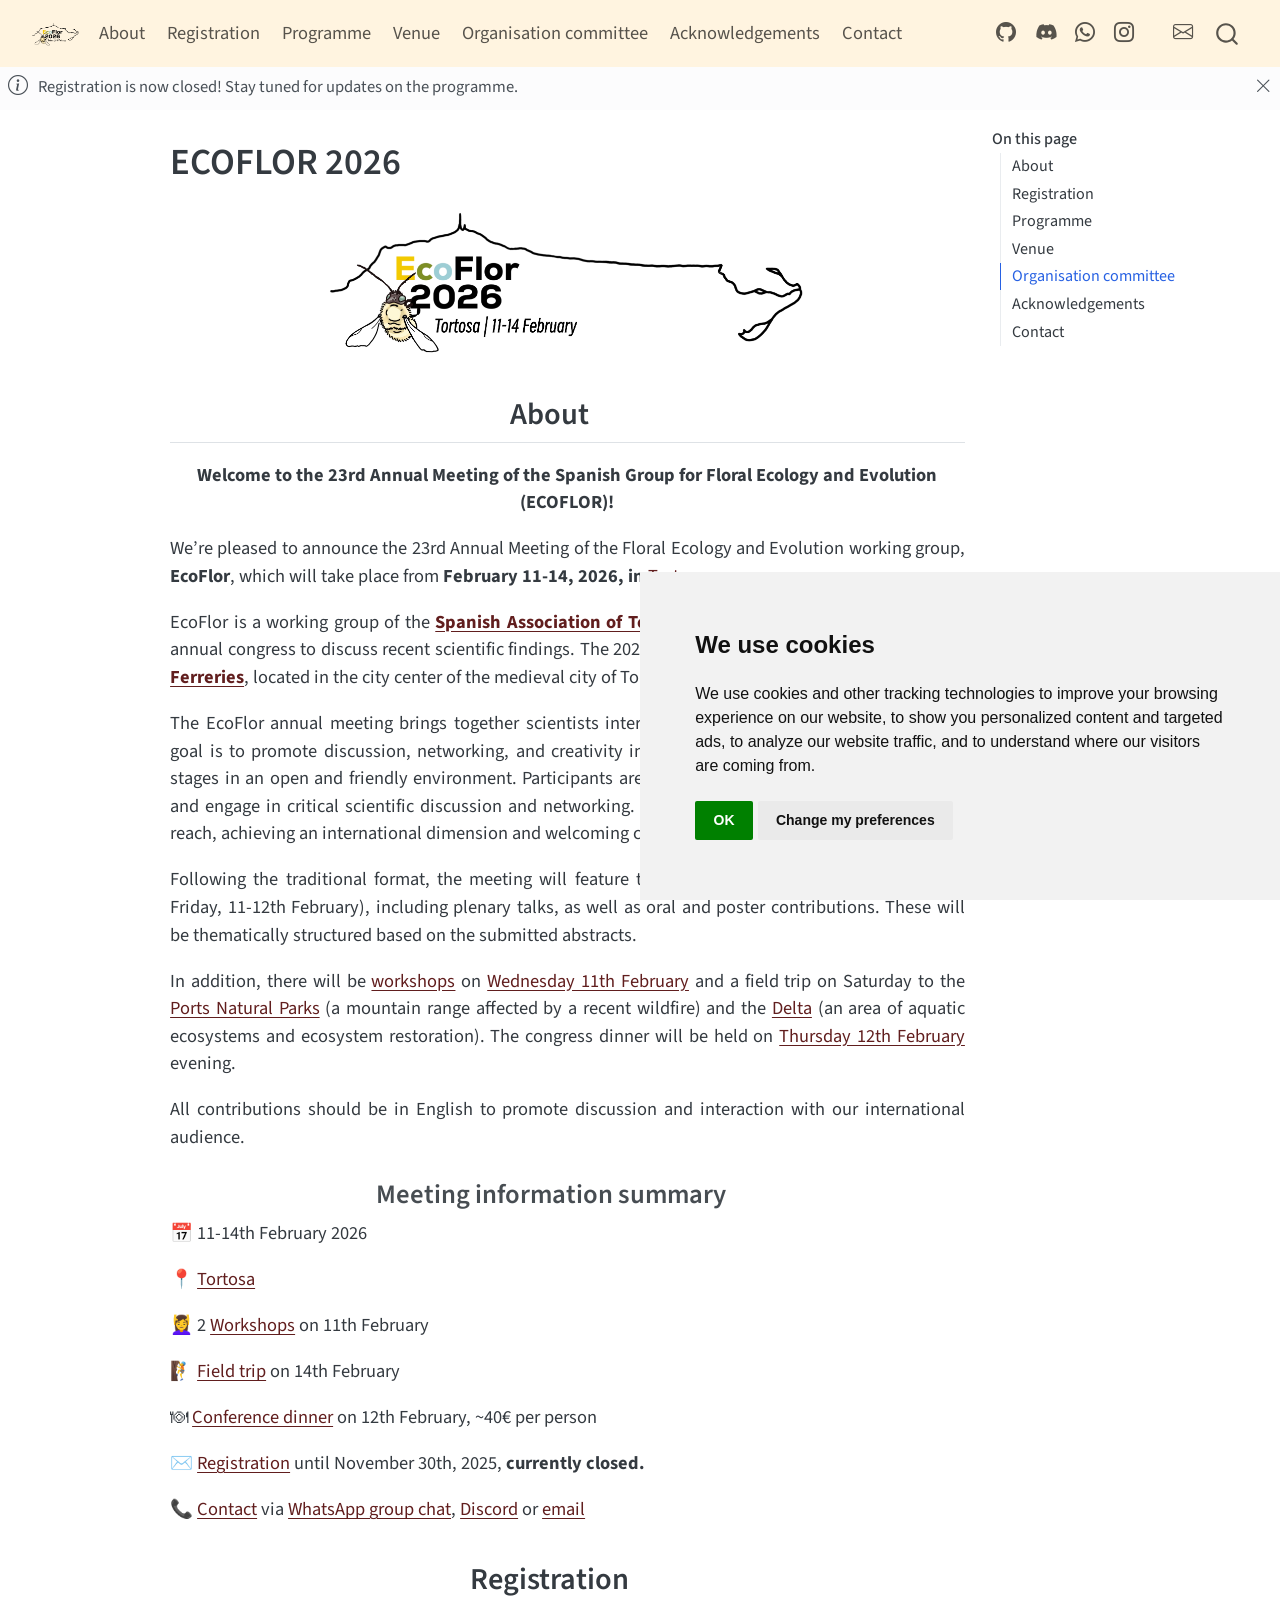
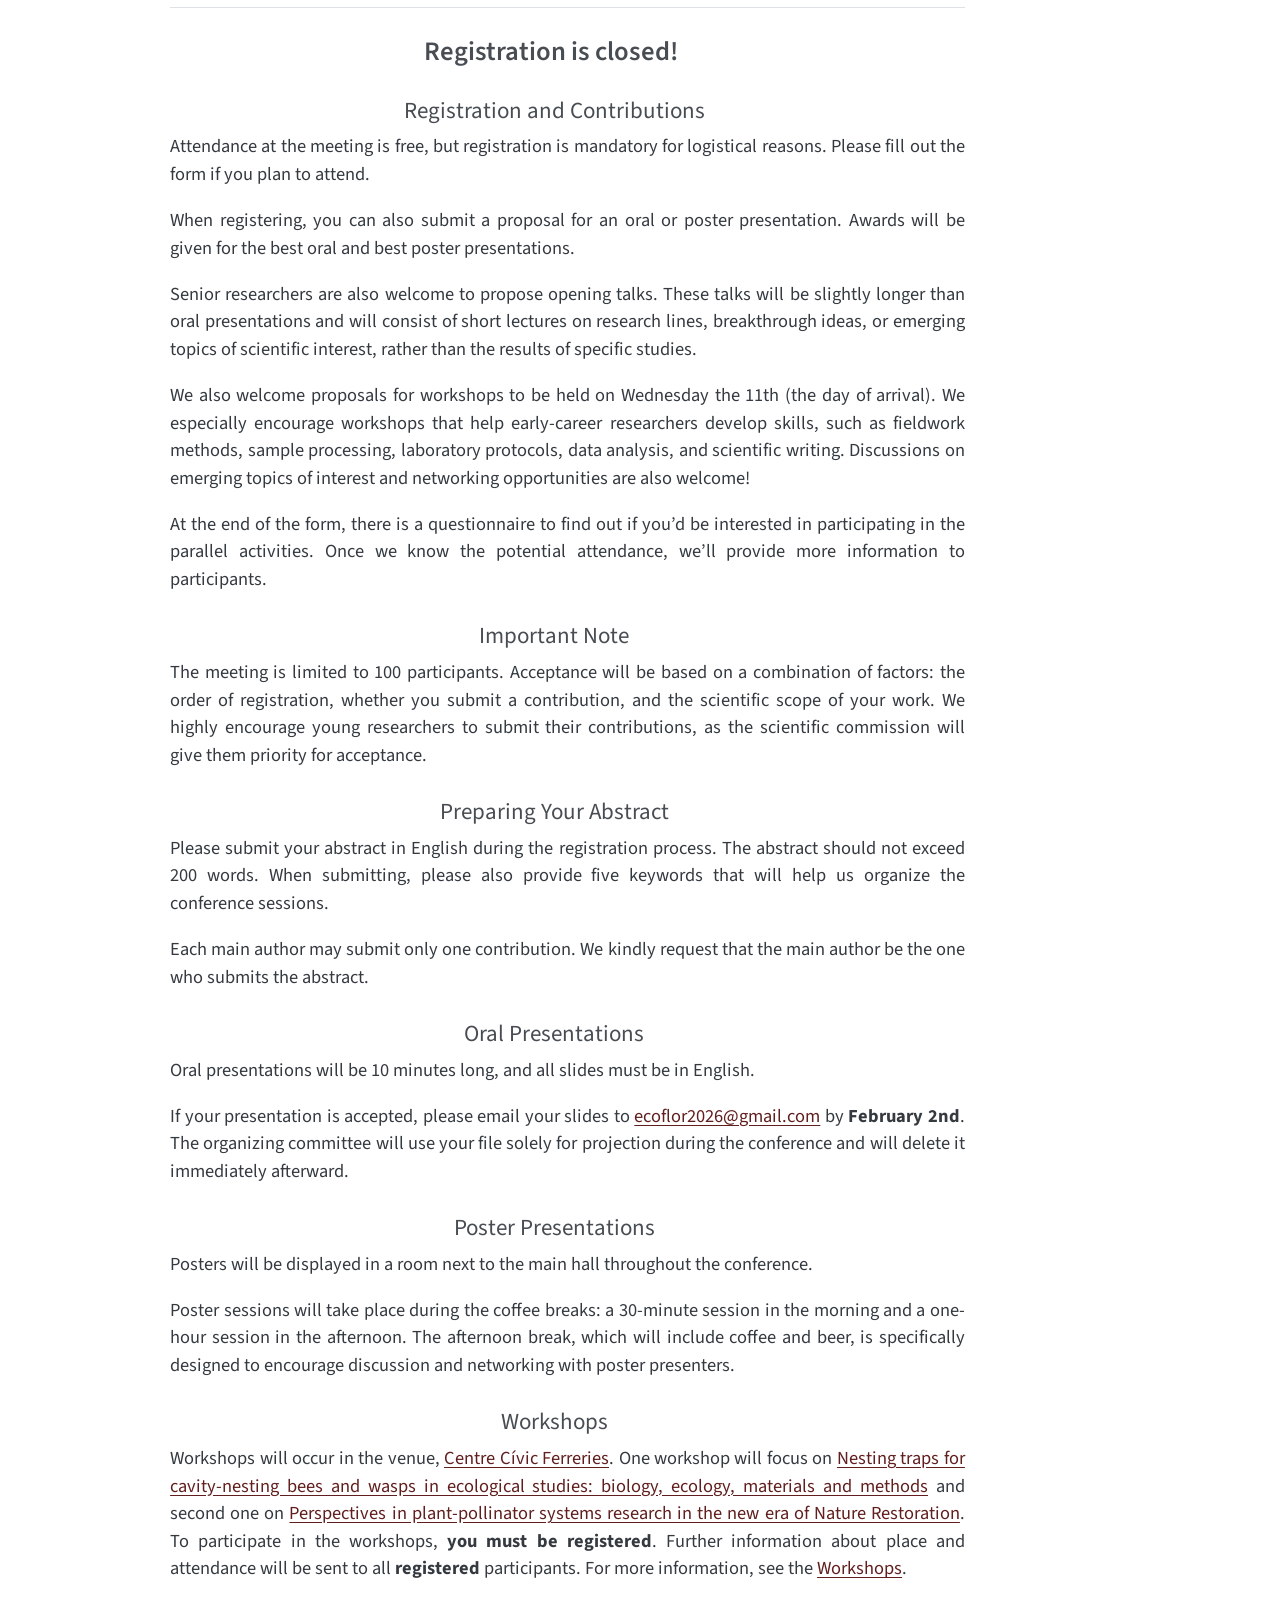
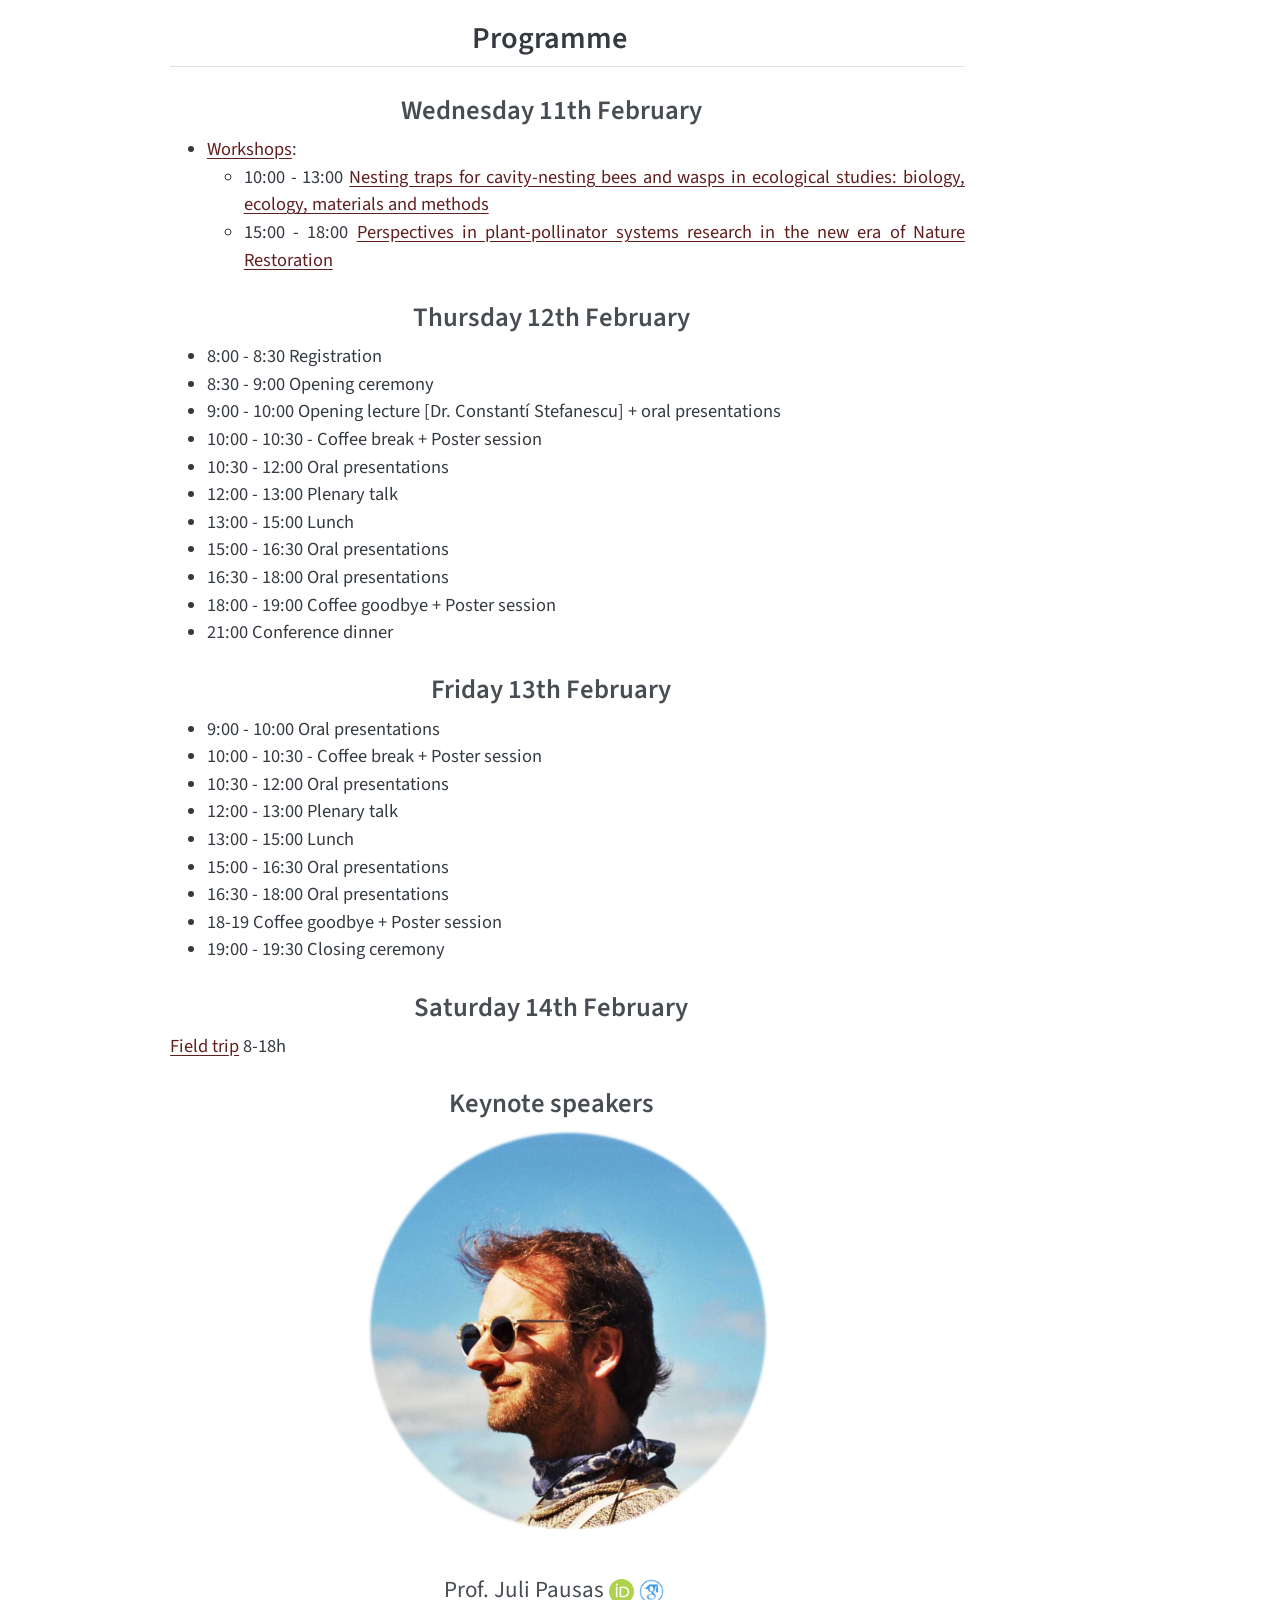
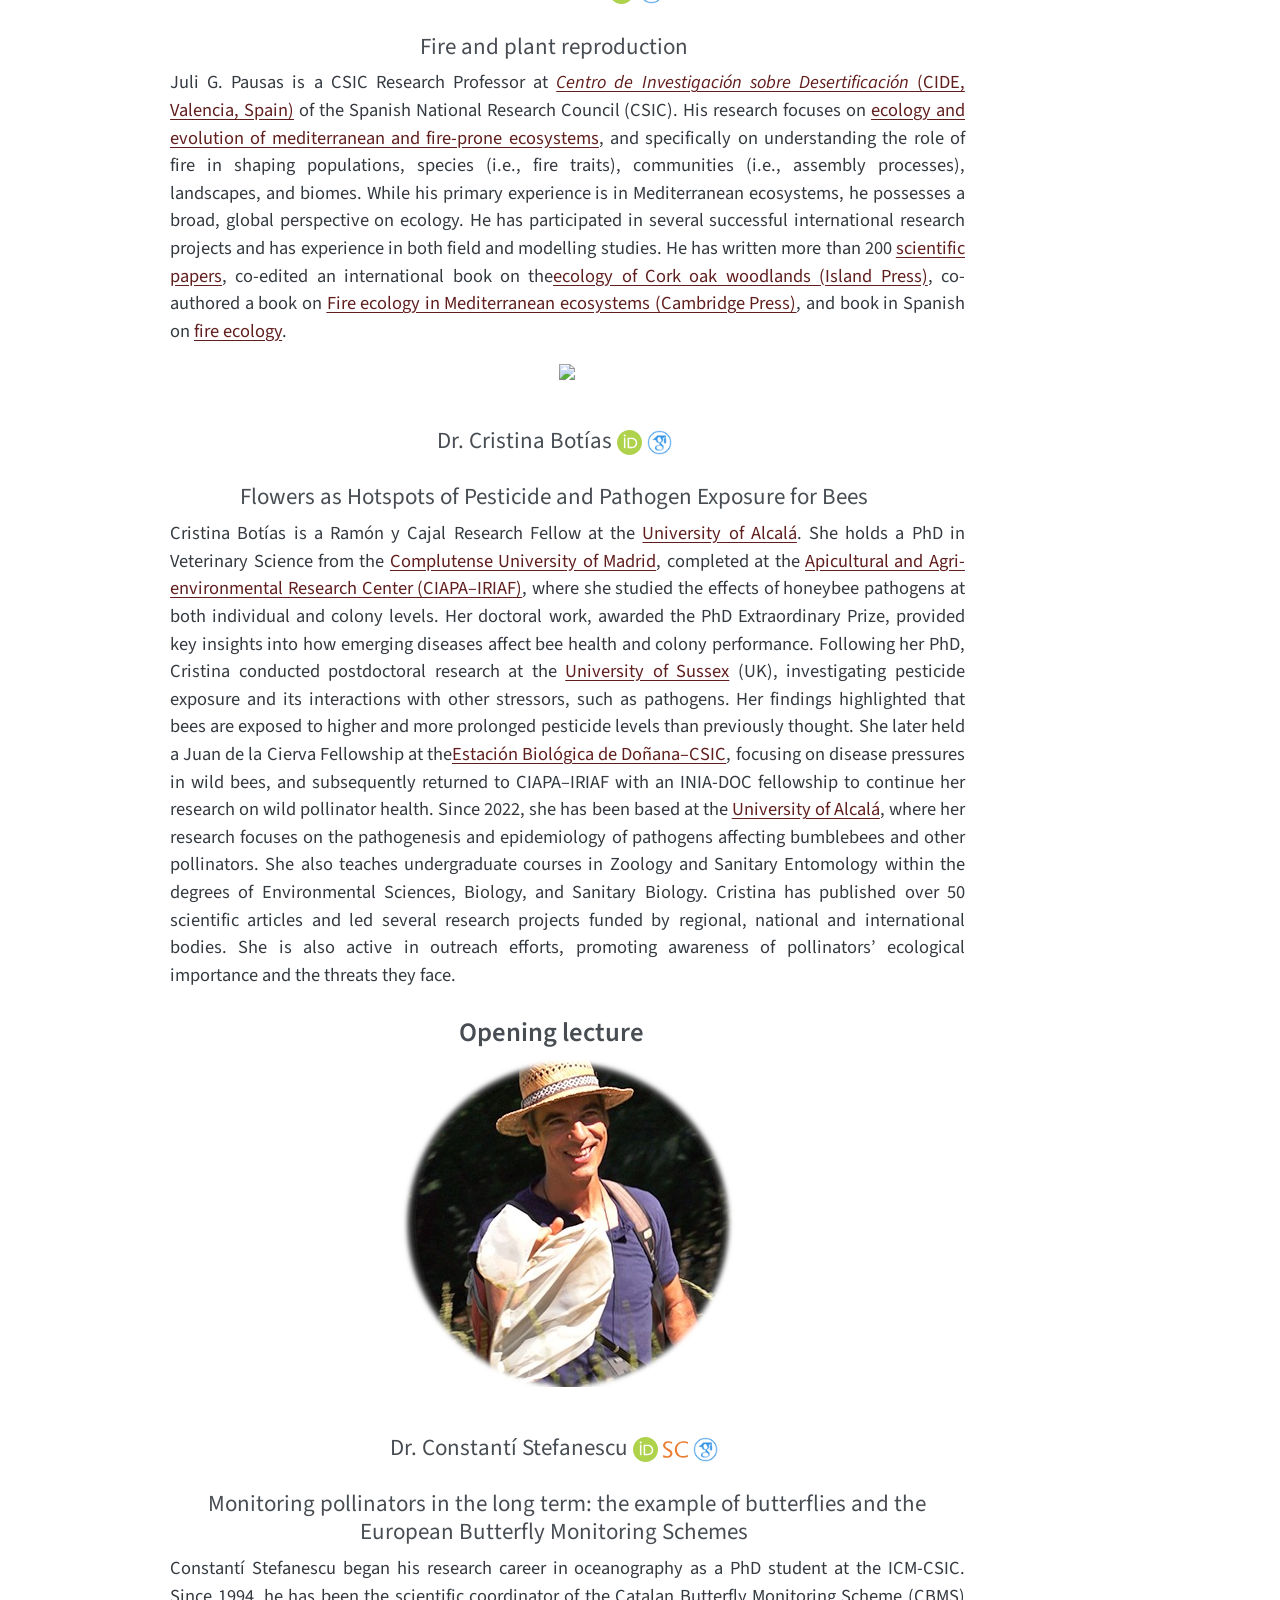
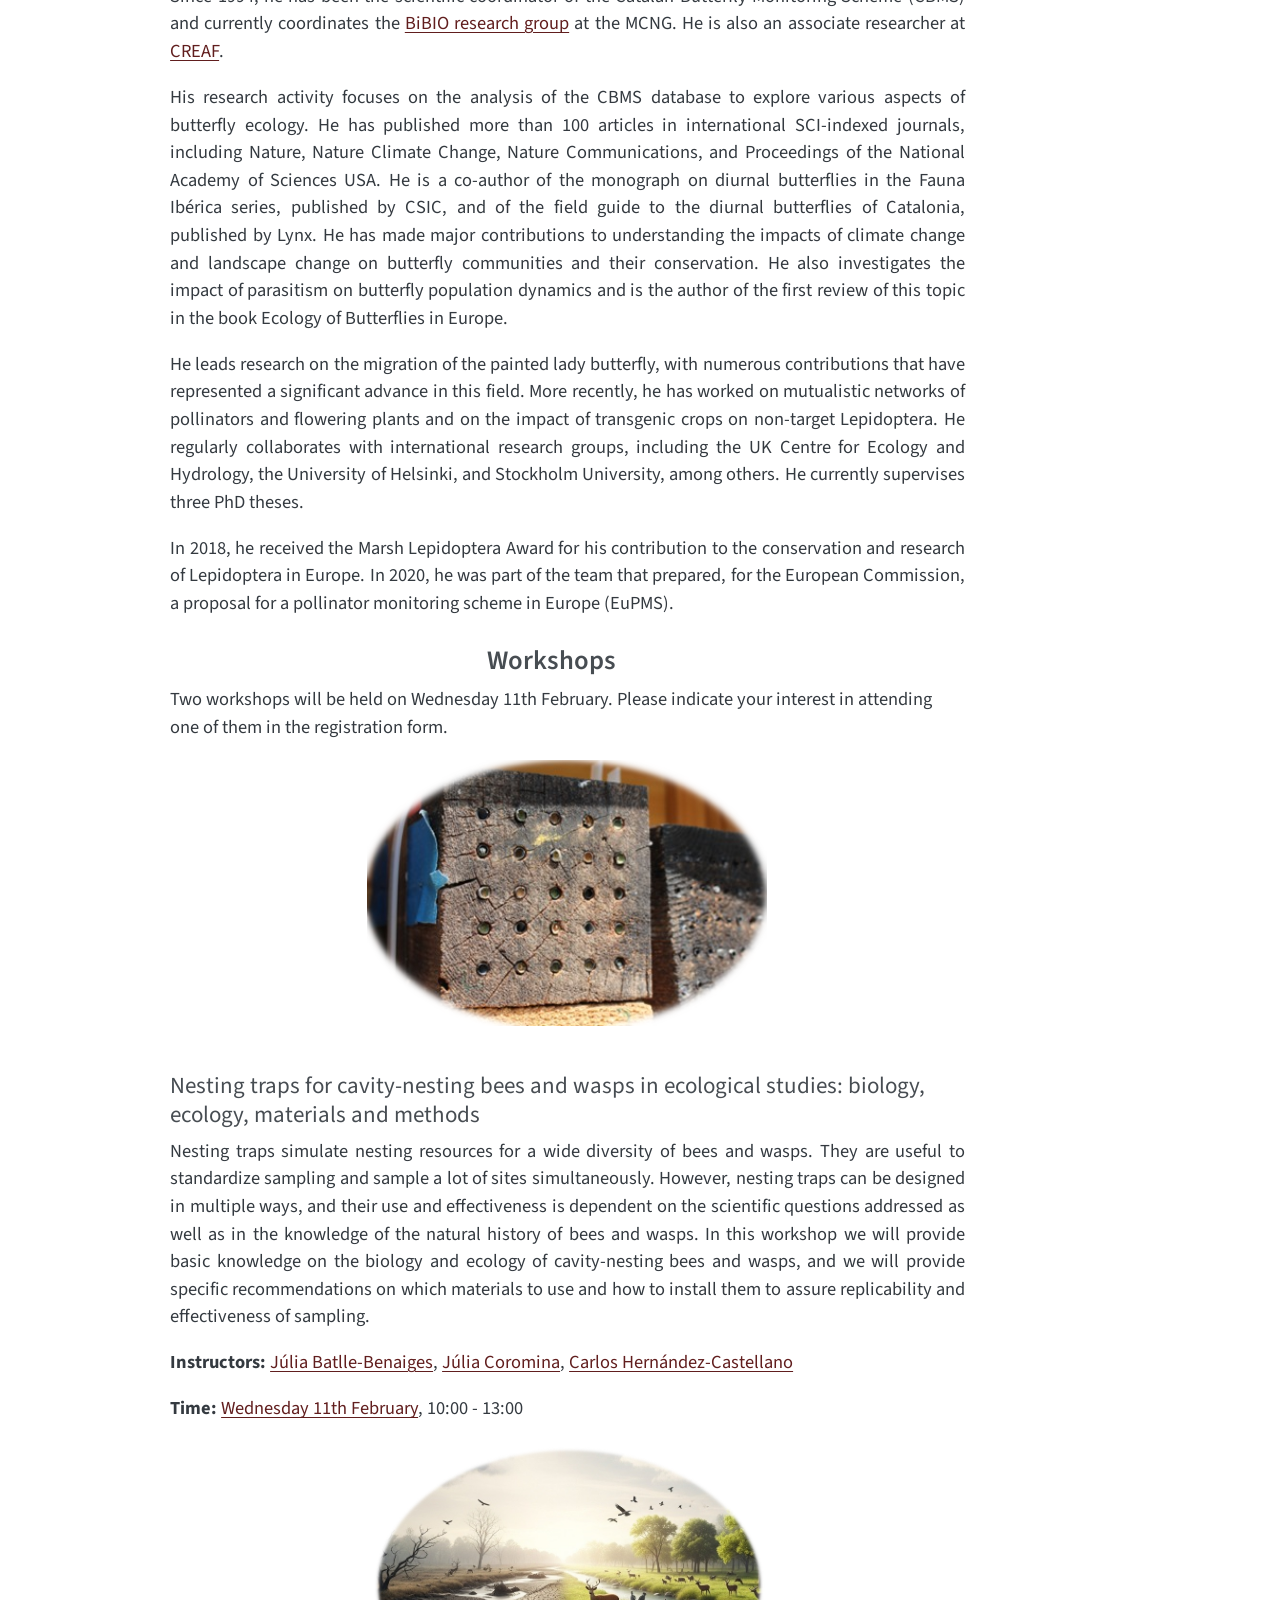
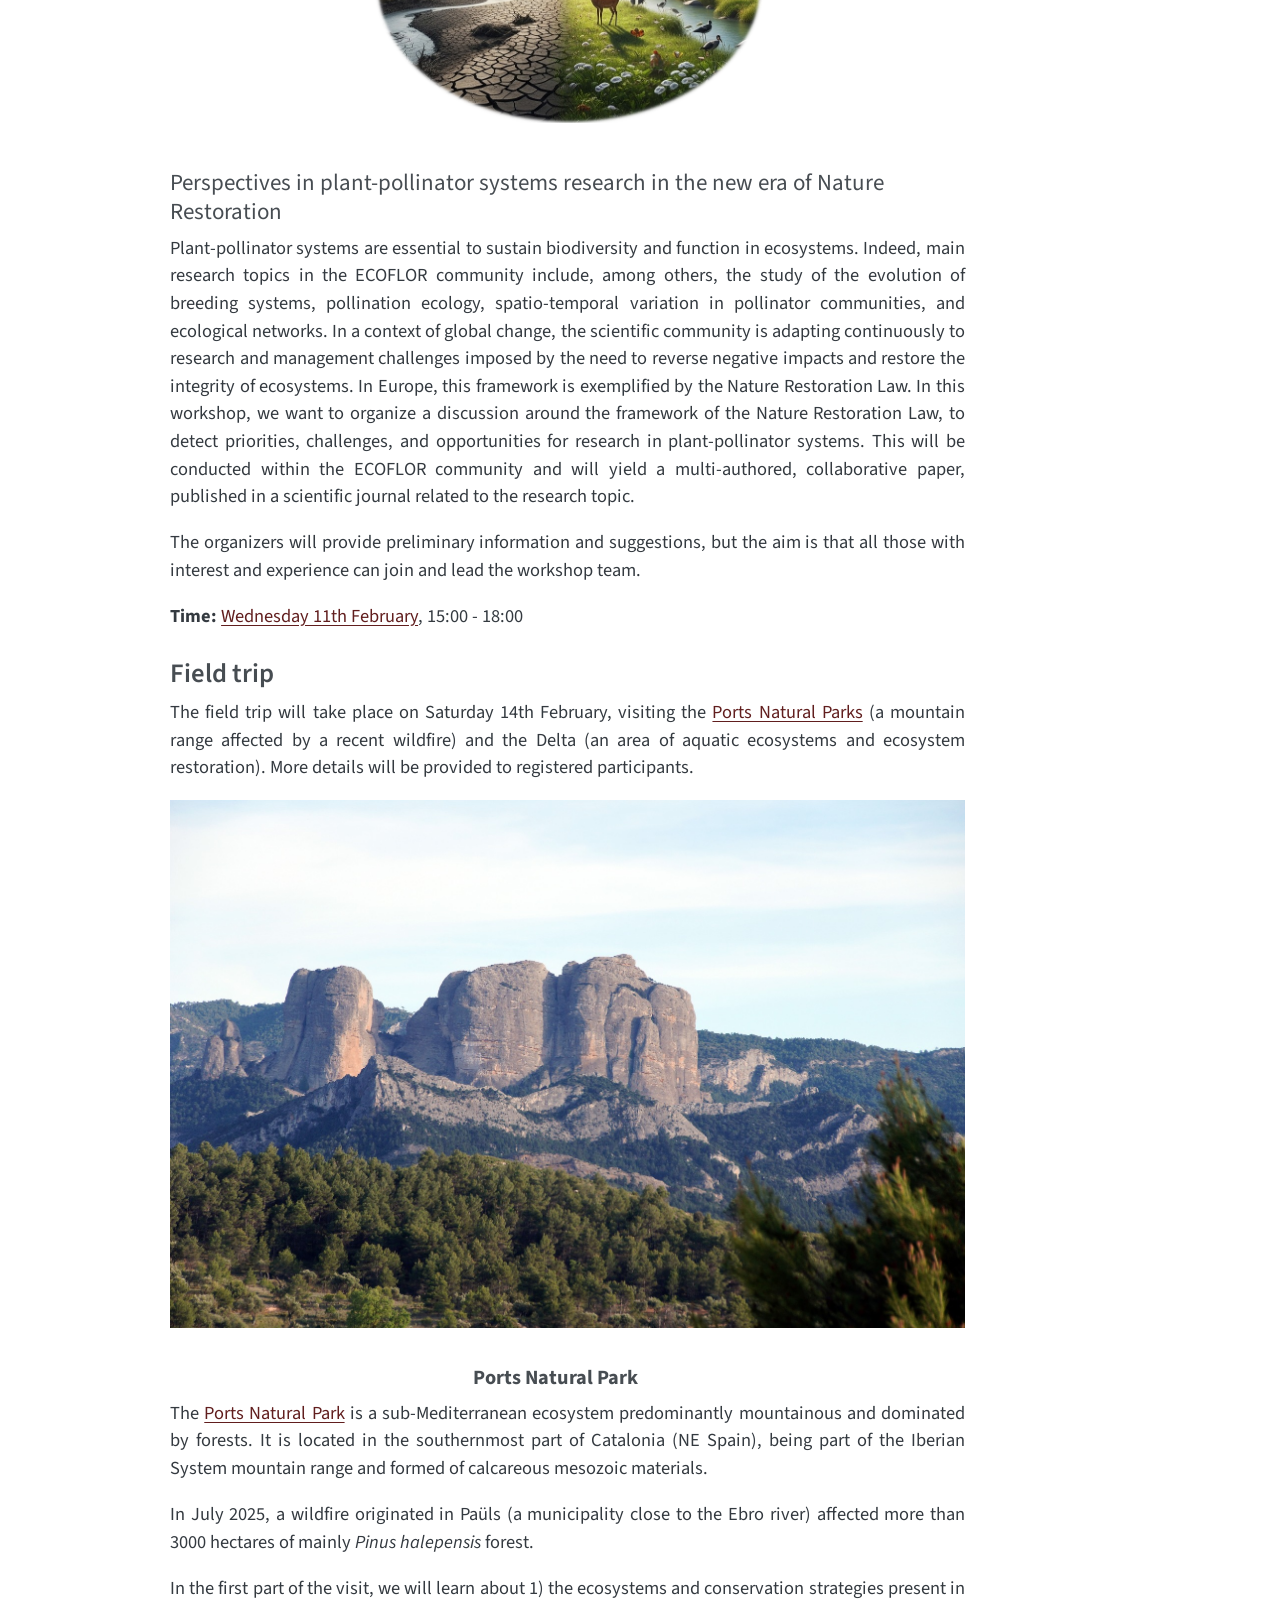
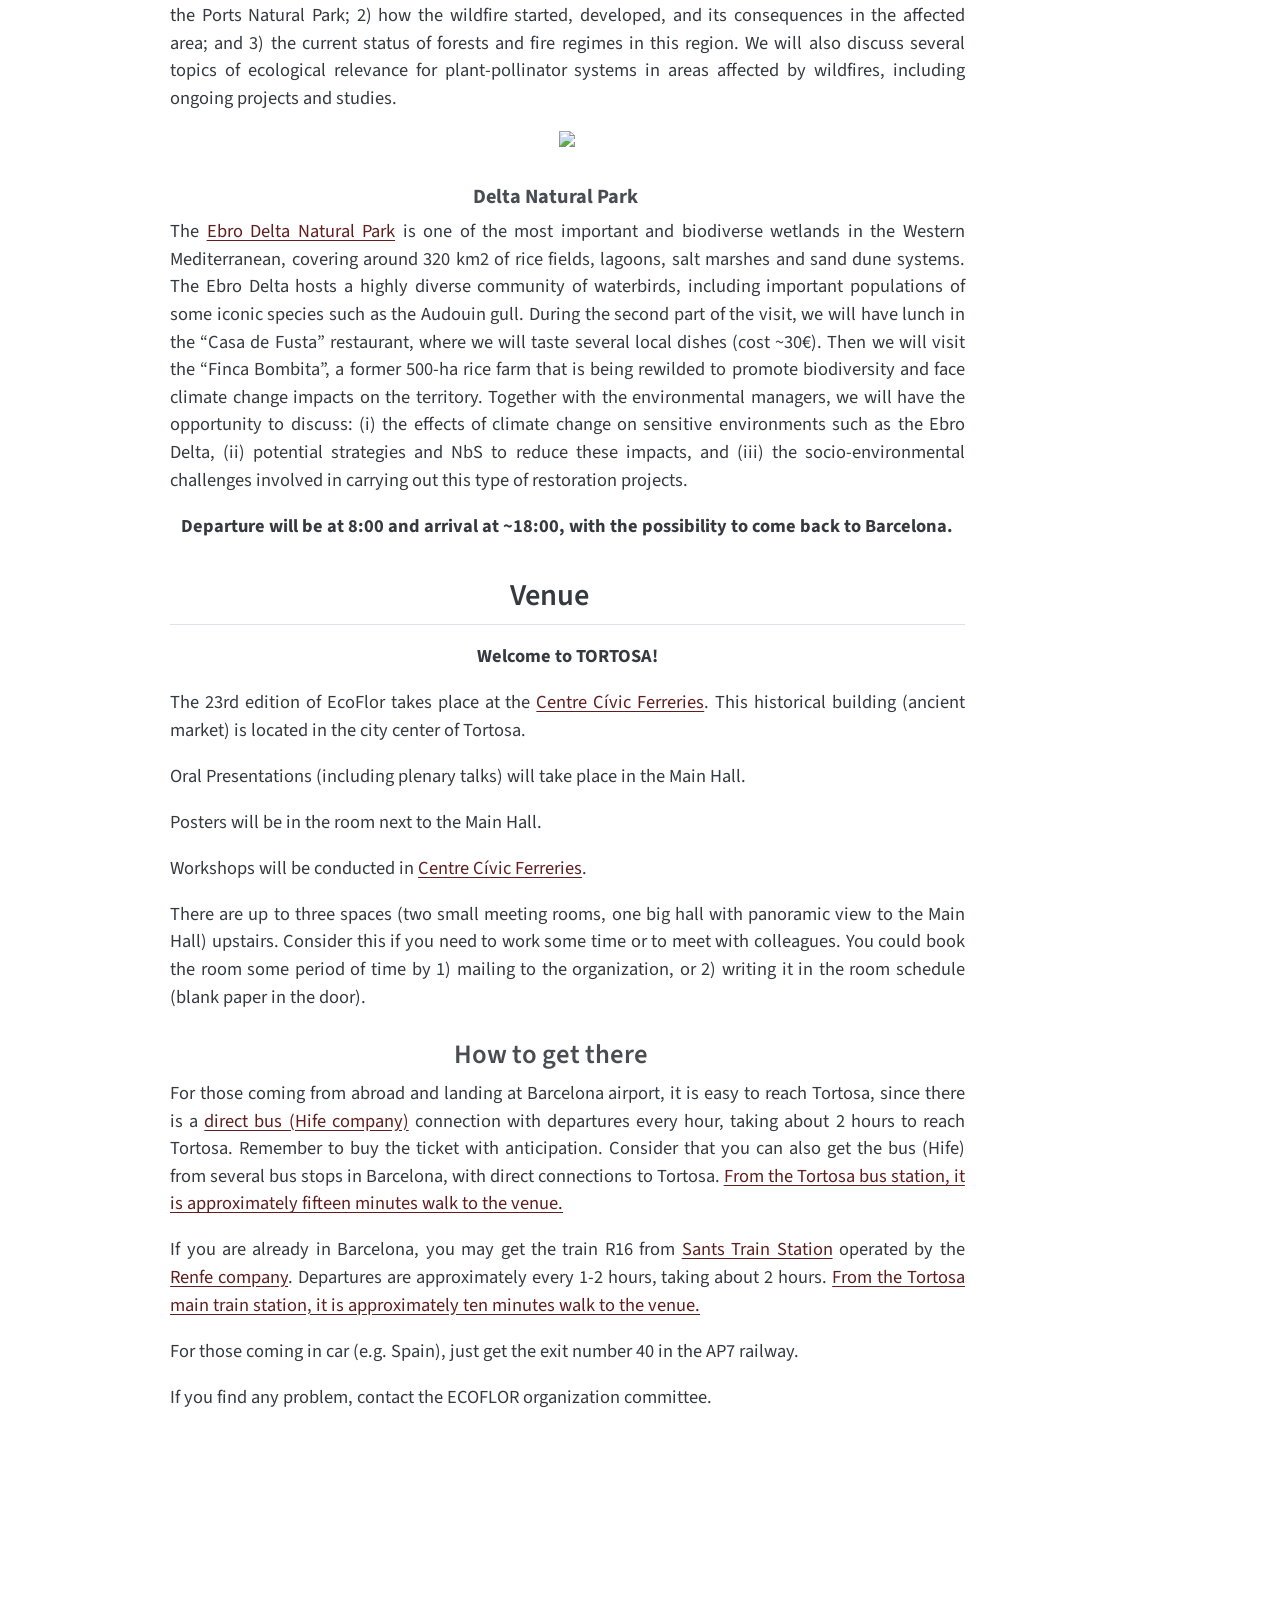
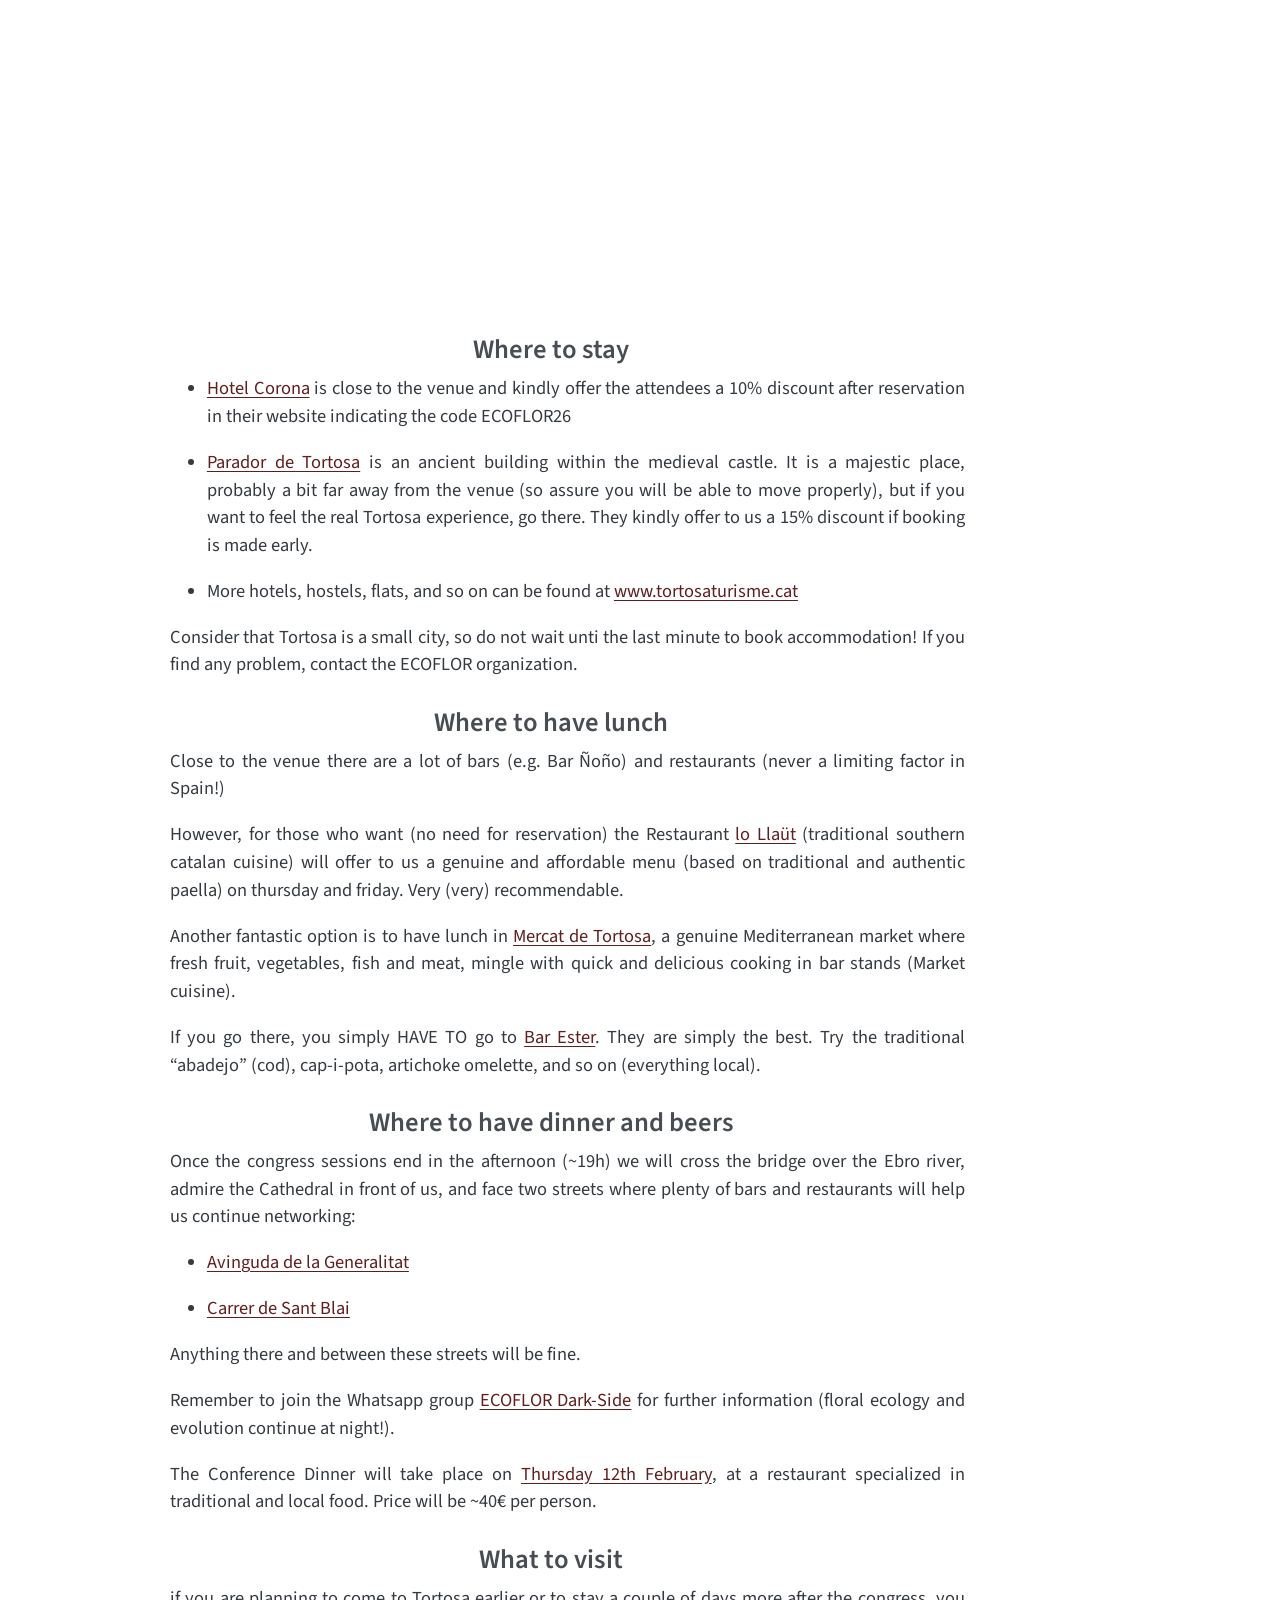
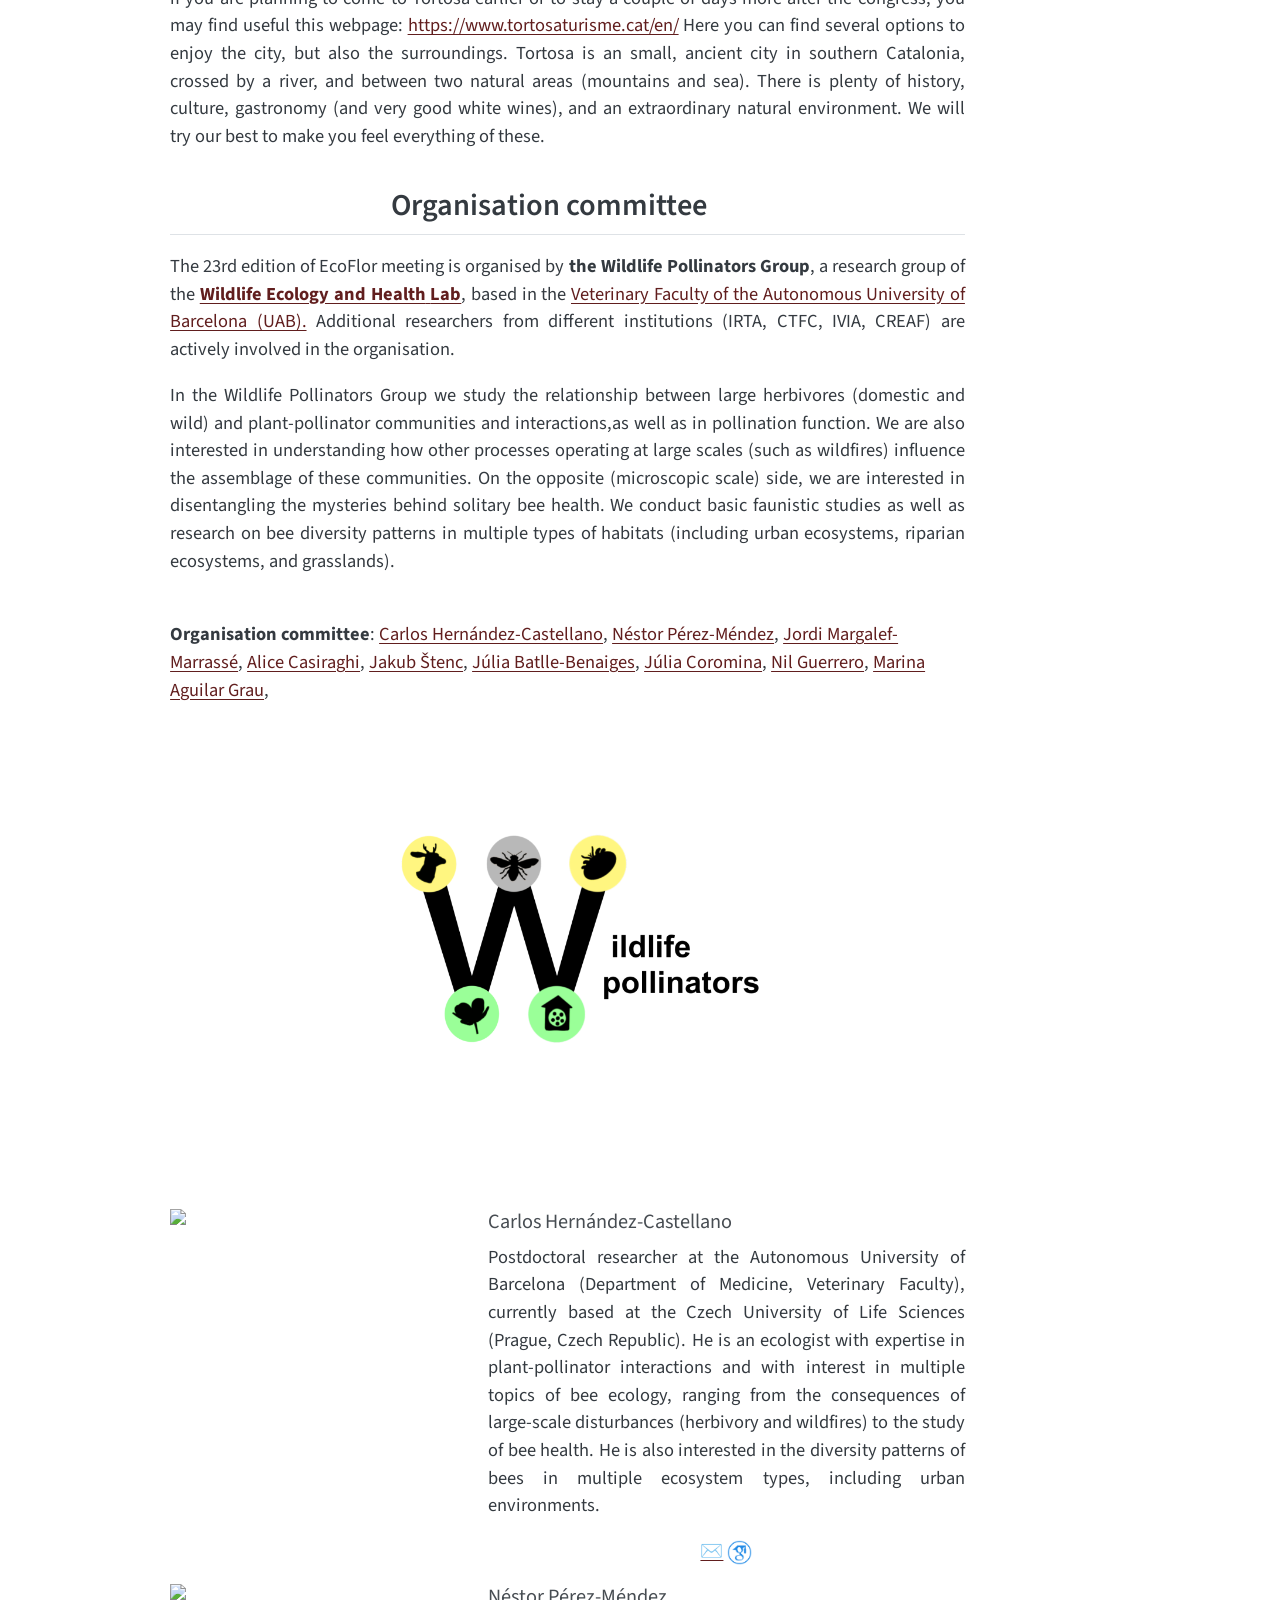
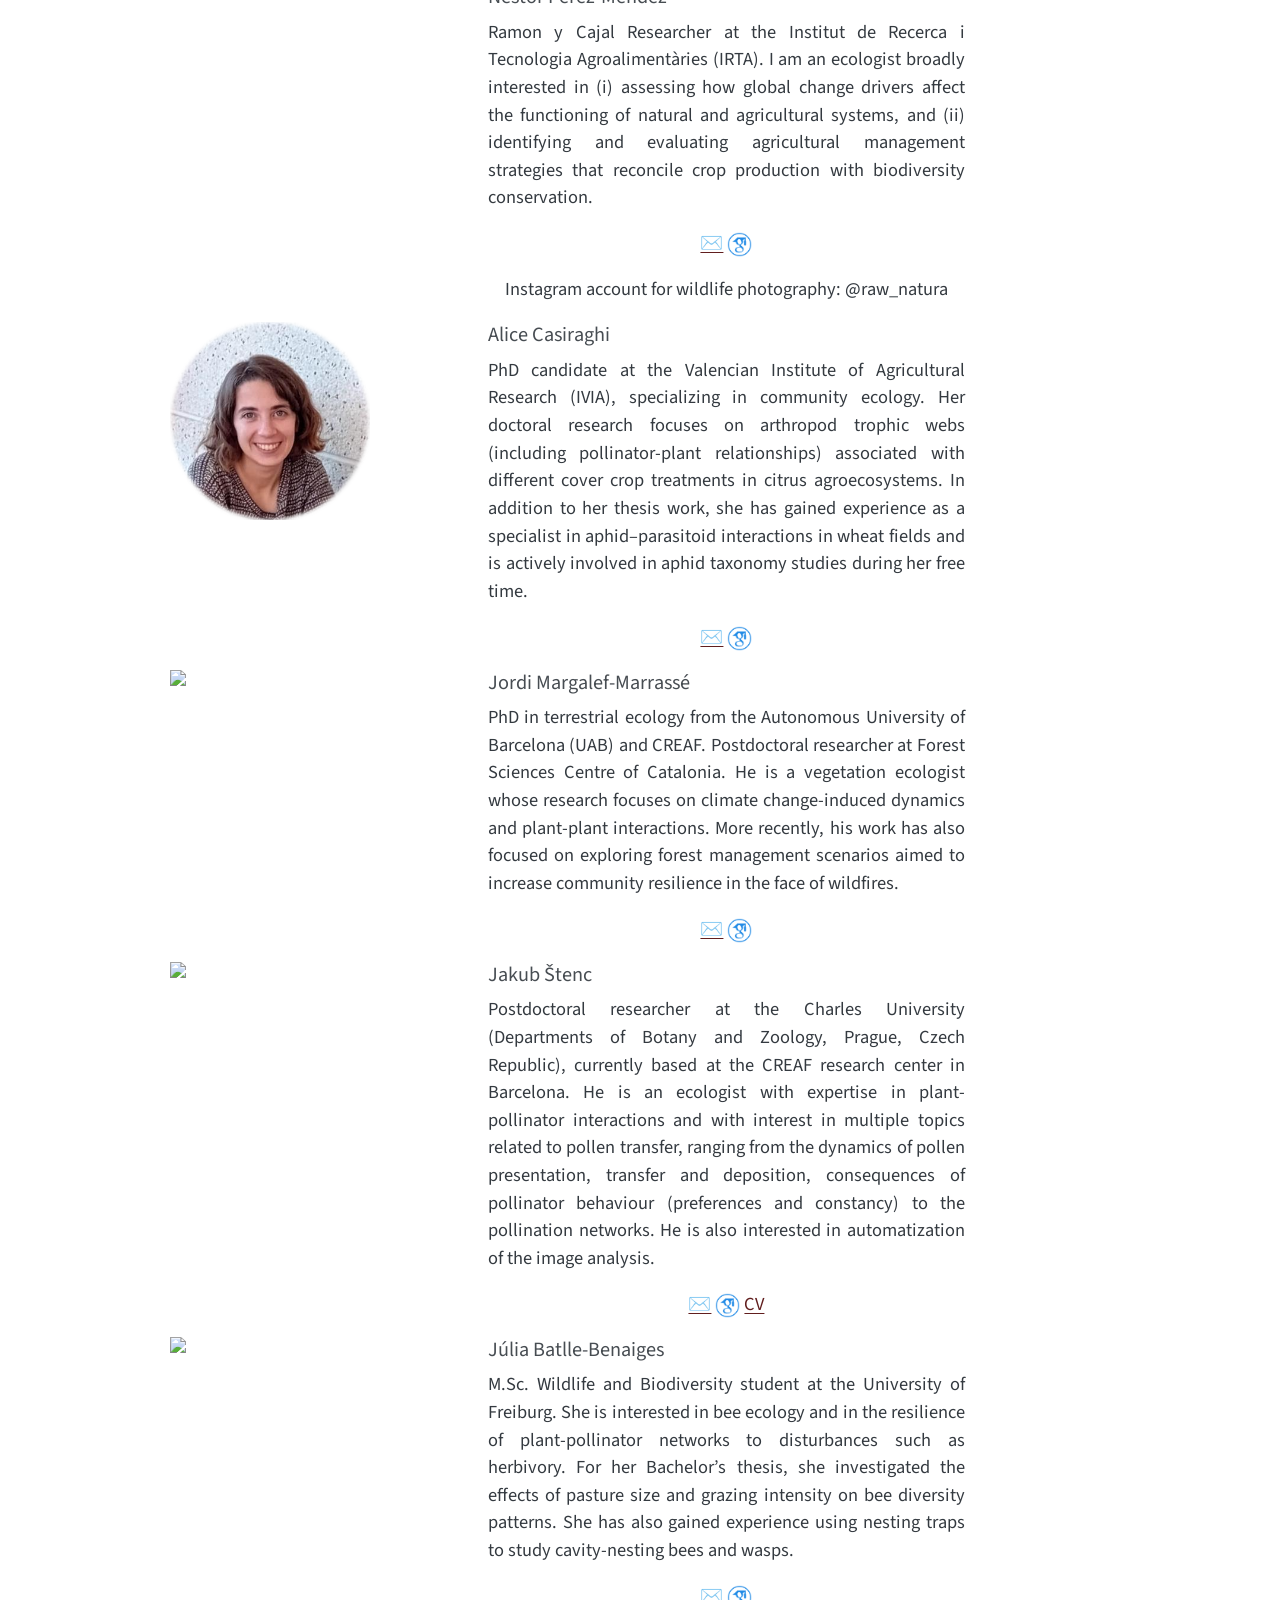
==== commit 06081eb2: "feat: Add Instagram, Bluesky, and email links to navigation and contact sections, including new icon" ====
--- a/docs/index.html
+++ b/docs/index.html
@@ -157,6 +157,21 @@
 </i> 
 <span class="menu-text"></span></a>
   </li>  
+  <li class="nav-item compact">
+    <a class="nav-link" href="https://www.instagram.com/ecoflor2026/"> <i class="bi bi-instagram" role="img">
+</i> 
+<span class="menu-text"></span></a>
+  </li>  
+  <li class="nav-item compact">
+    <a class="nav-link" href="https://bsky.app/profile/ecoflor.bsky.social"> <i class="bi bi-images/bluesky.svg" role="img">
+</i> 
+<span class="menu-text"></span></a>
+  </li>  
+  <li class="nav-item compact">
+    <a class="nav-link" href="mailto:ecoflor2026@gmail.com"> <i class="bi bi-envelope" role="img">
+</i> 
+<span class="menu-text"></span></a>
+  </li>  
 </ul>
           </div> <!-- /navcollapse -->
             <div class="quarto-navbar-tools">
@@ -763,9 +778,11 @@
 <section id="contact" class="level2" style="text-align: center;">
 <h2 style="text-align: center;" class="anchored" data-anchor-id="contact">Contact</h2>
 <div style="text-align: center;">
-<p><strong>ecoflor2026@gmail.com</strong></p>
+<p><a href="mailto:ecoflor2026@gmail.com"><strong>ecoflor2026@gmail.com</strong></a></p>
 <p><a href="https://chat.whatsapp.com/KCycNVzqLEm1orgBQGjrQ2?mode=ems_copy_t"><strong>WhatsApp group chat</strong></a></p>
 <p><a href="https://discord.gg/Ser2GRXgns"><strong>Discord</strong></a></p>
+<p><a href="https://www.instagram.com/ecoflor2026/"><strong>Instagram</strong></a></p>
+<p><a href="https://bsky.app/profile/ecoflor.bsky.social"><strong>Bluesky</strong></a></p>
 </div>
 </section>
 
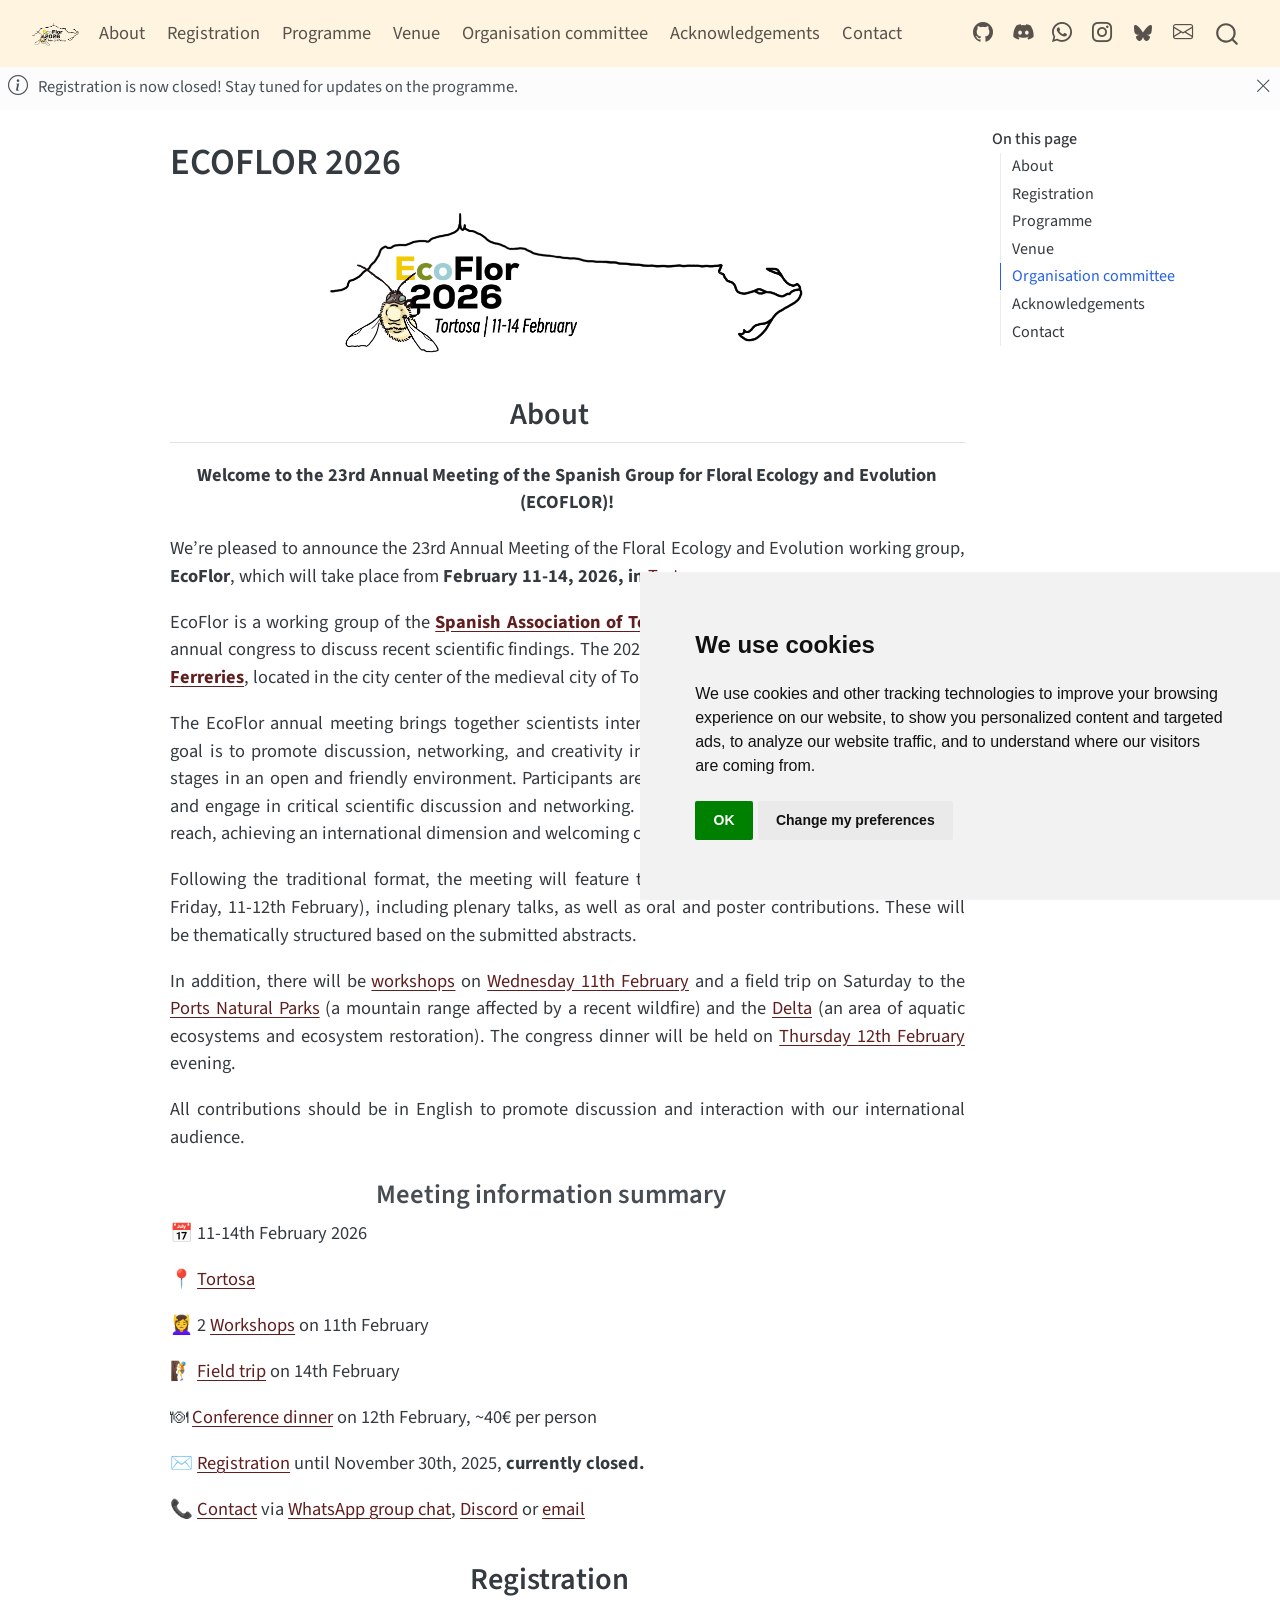
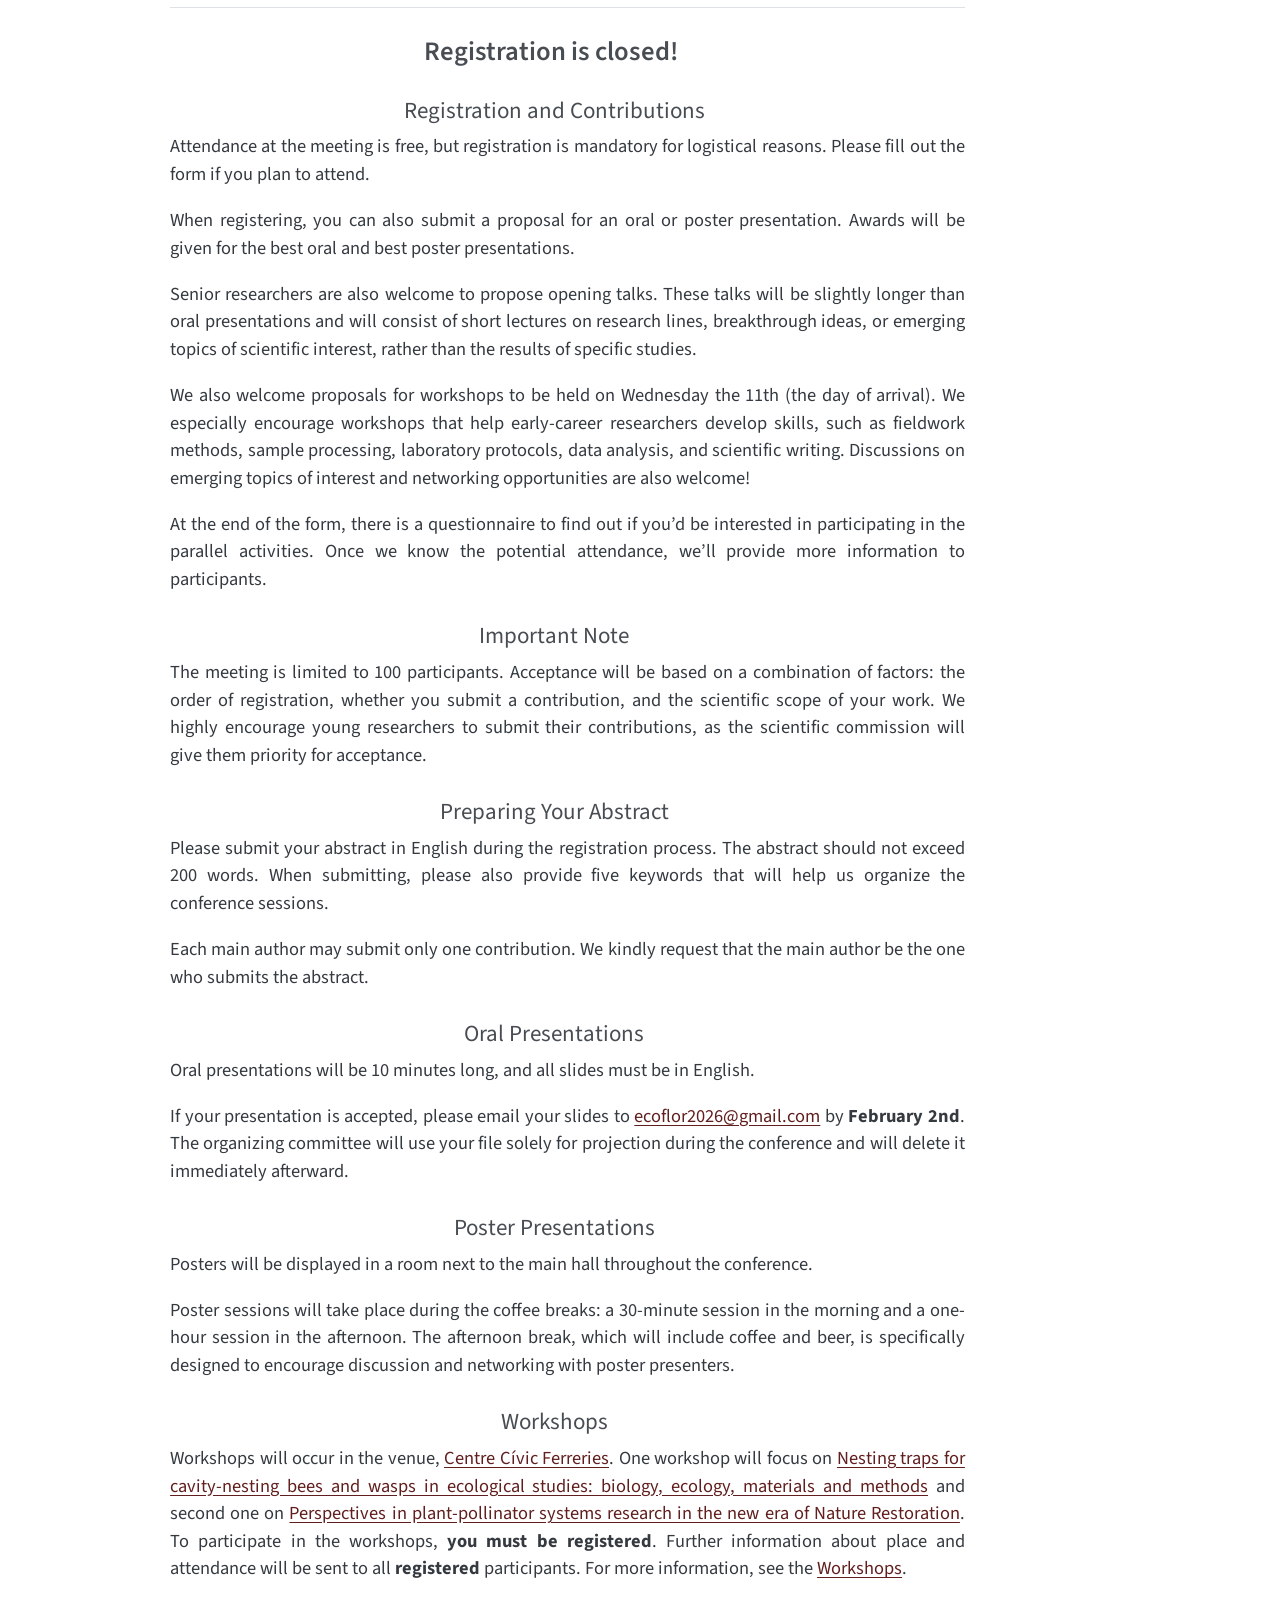
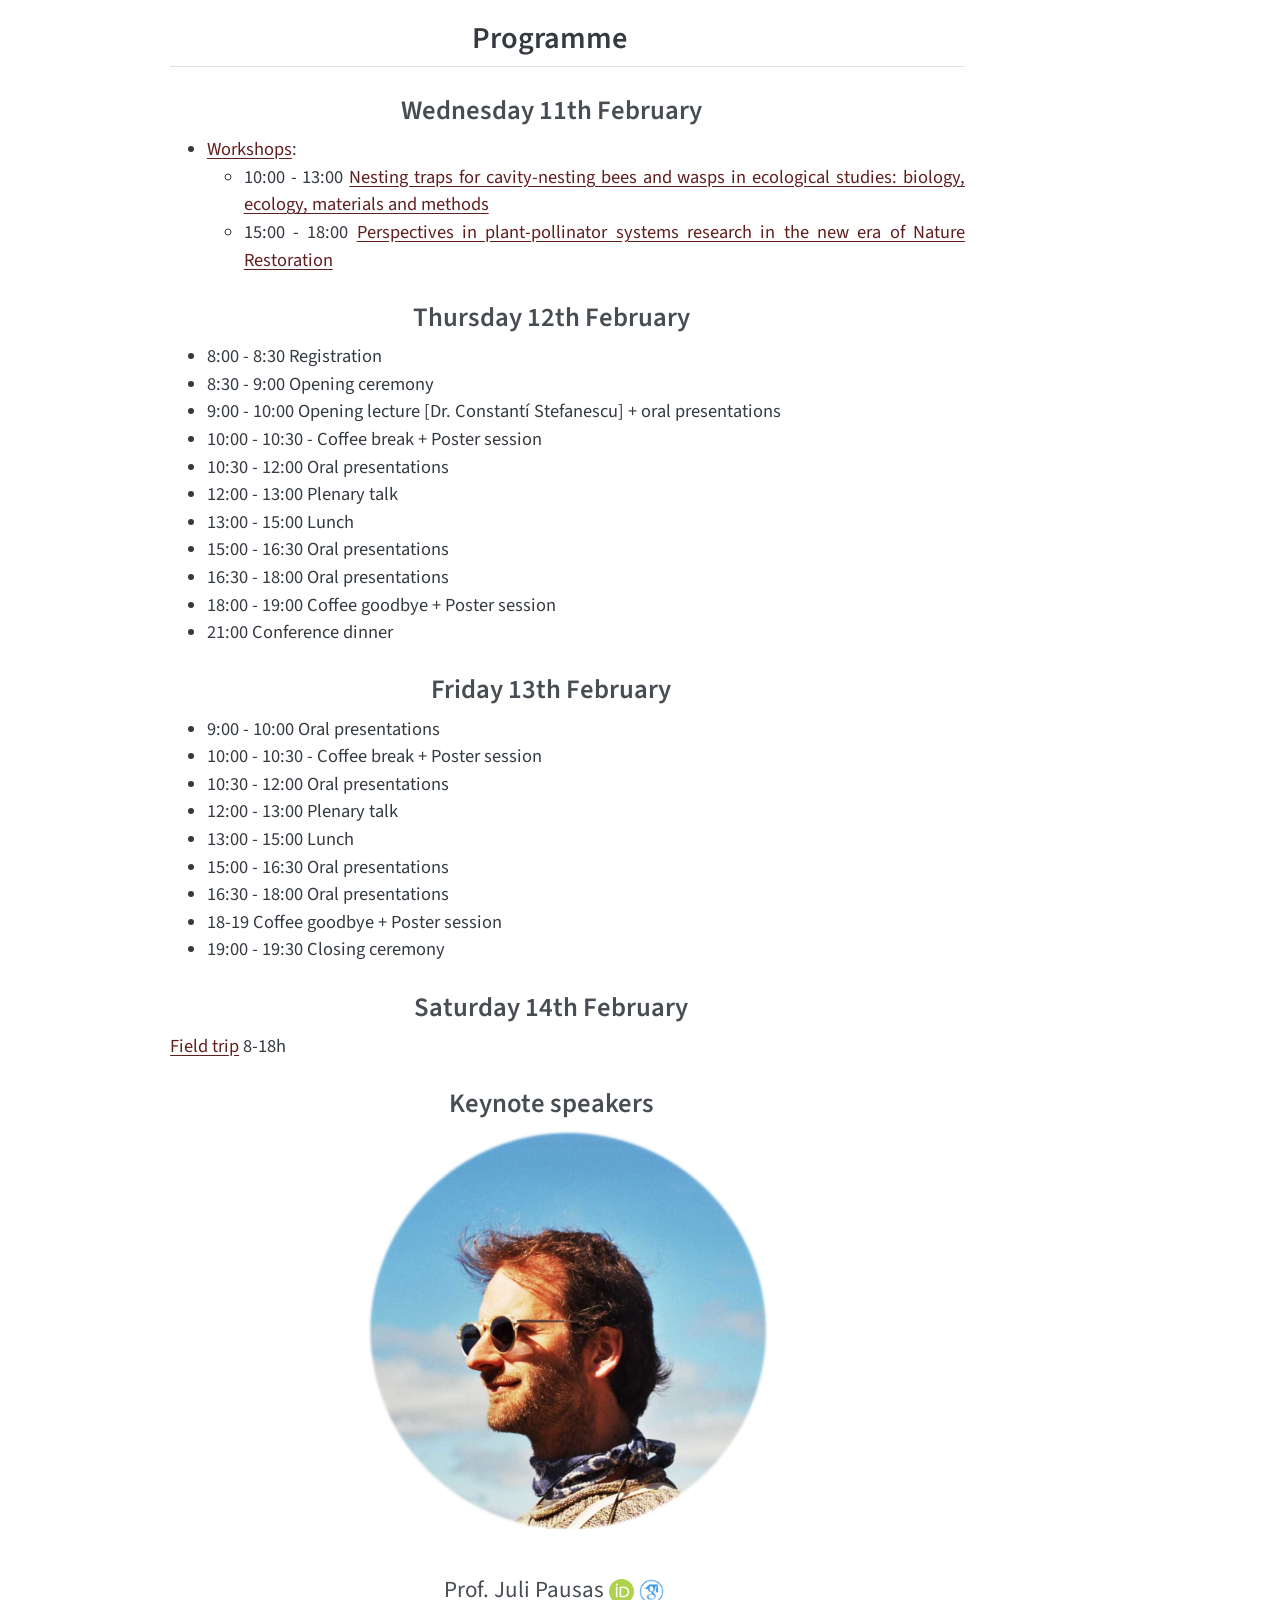
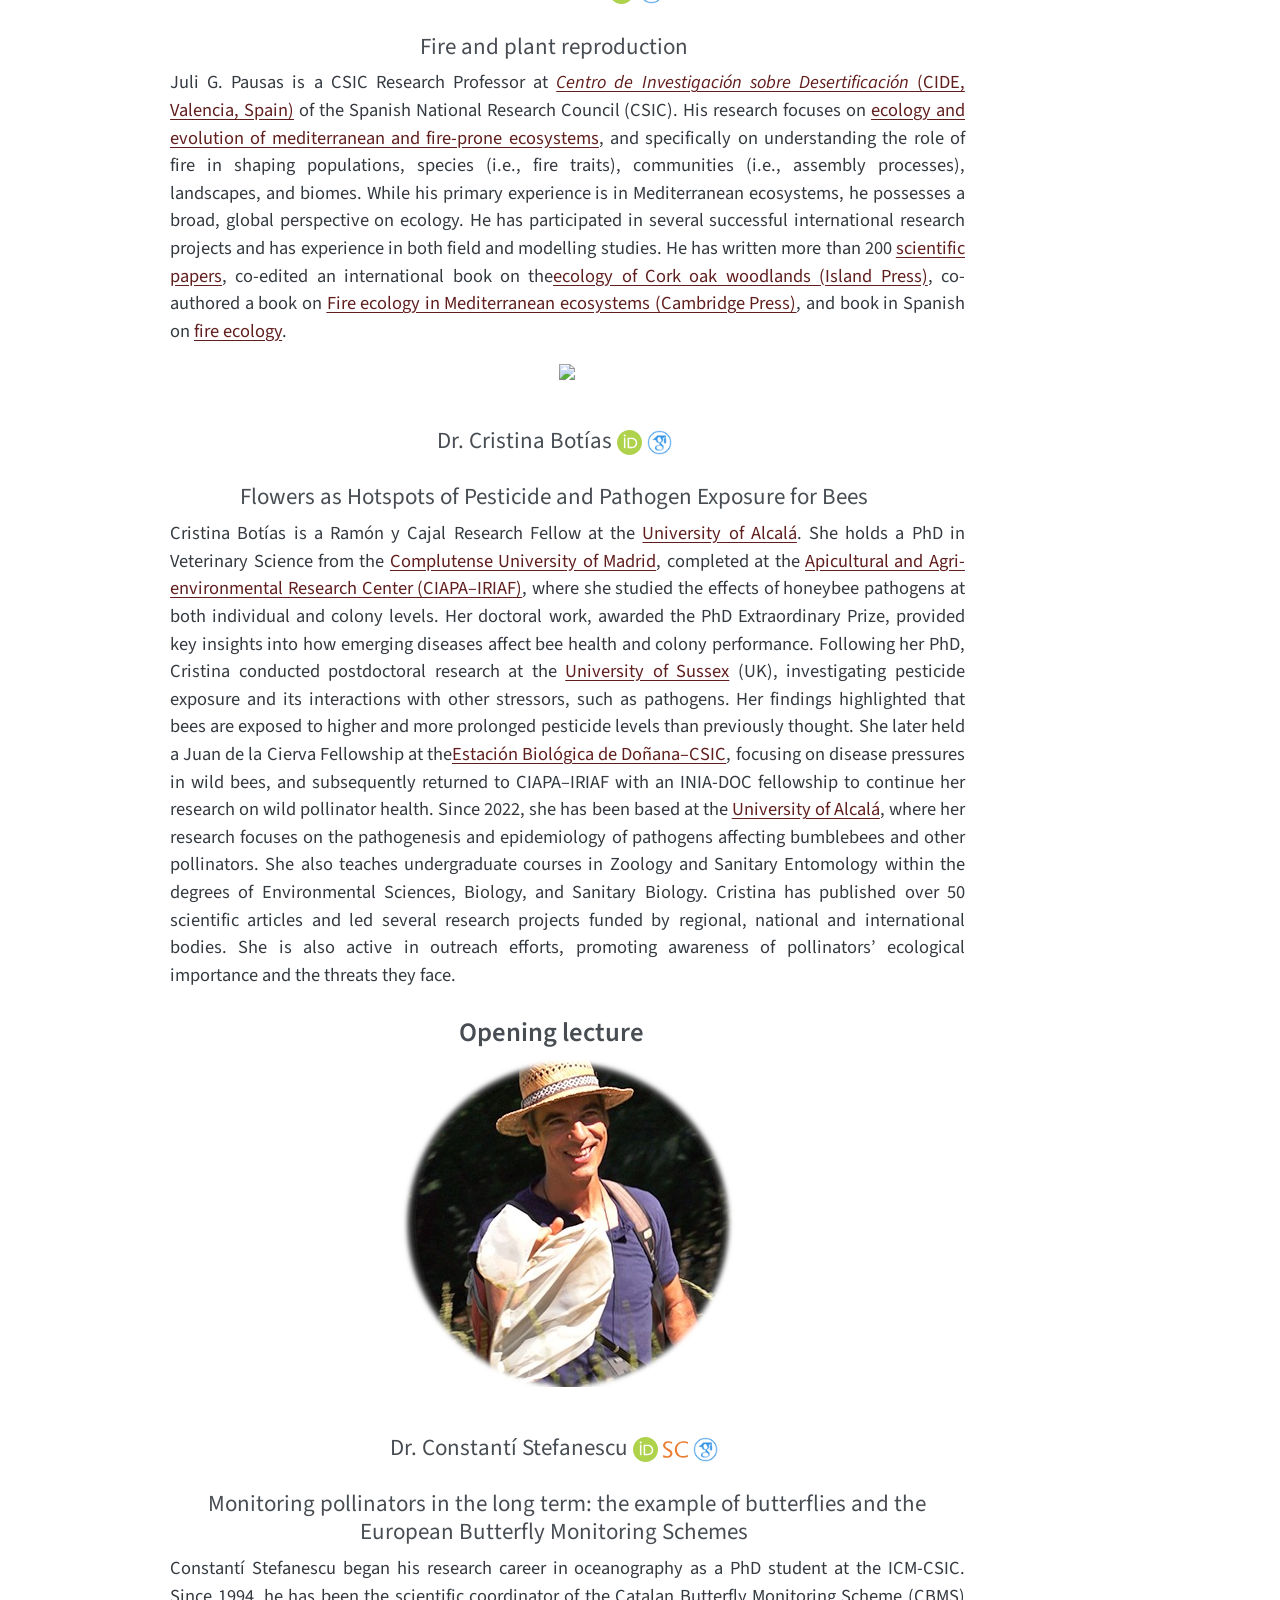
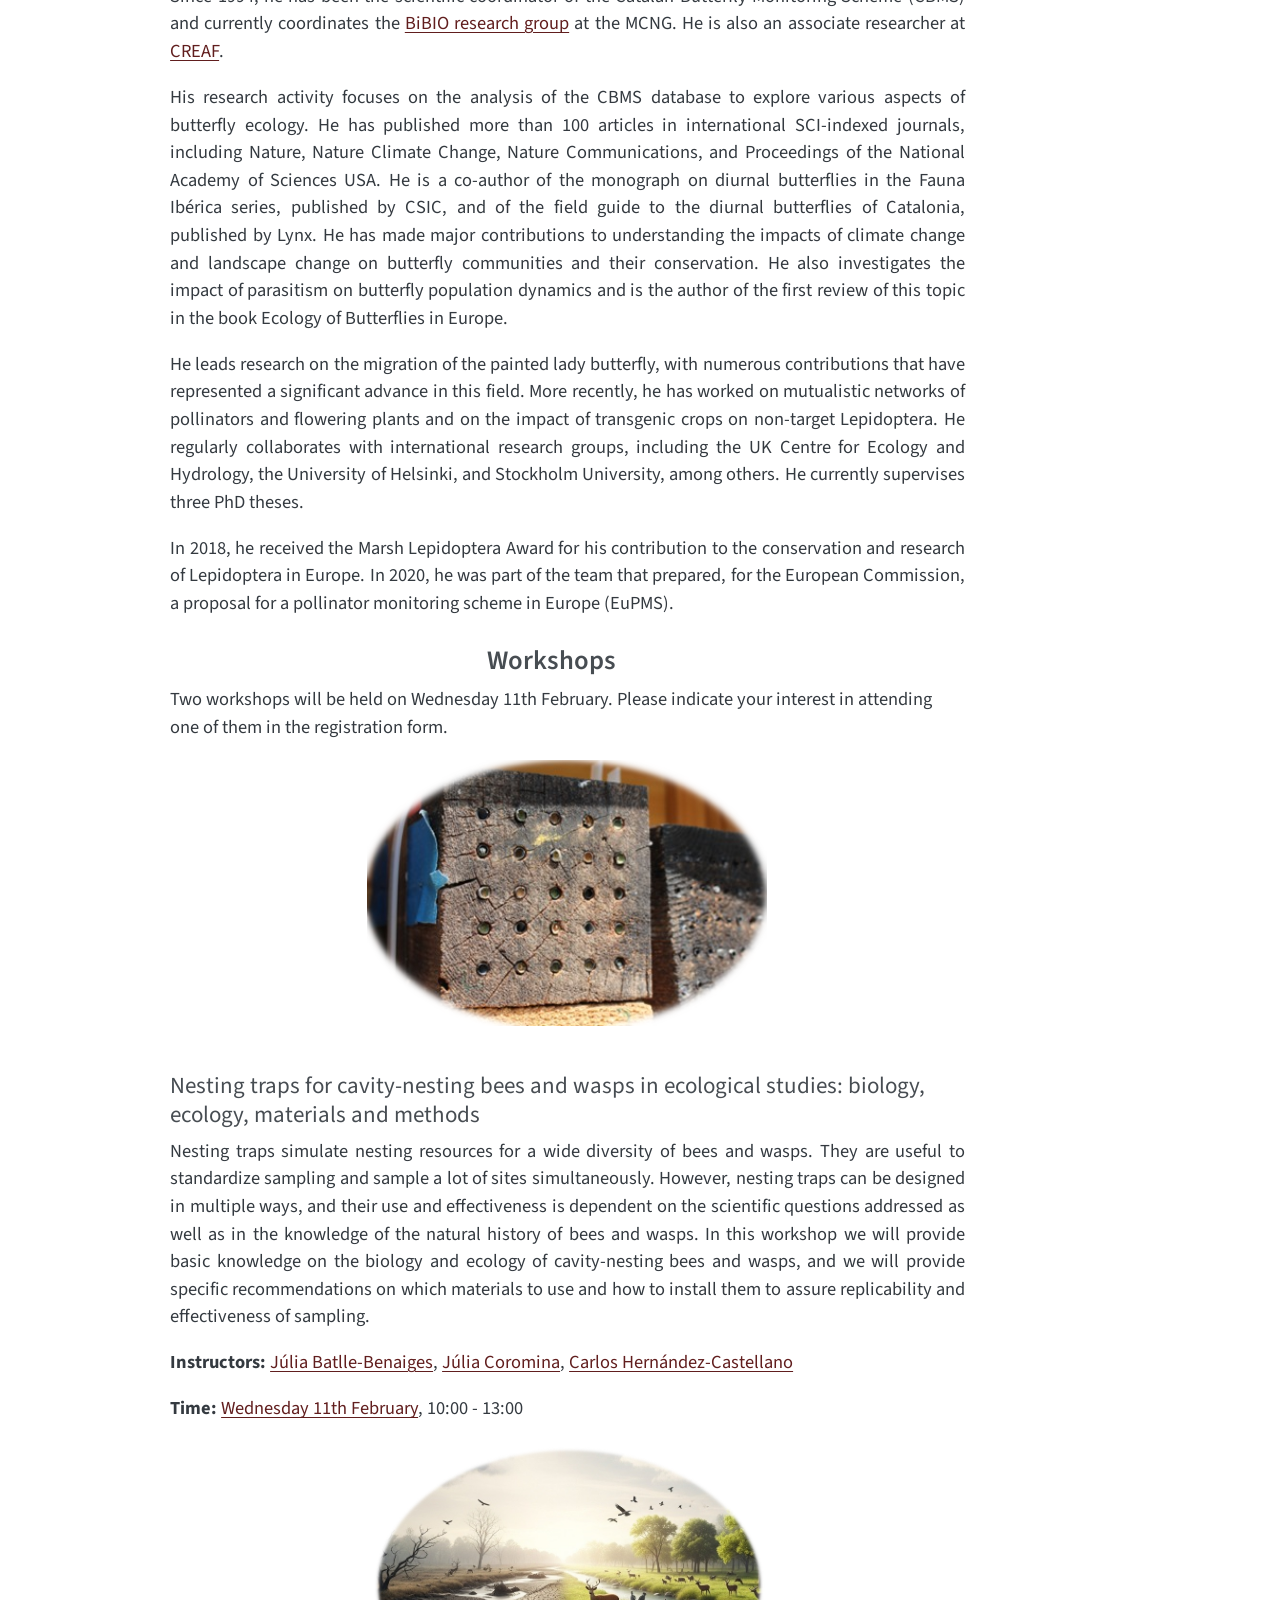
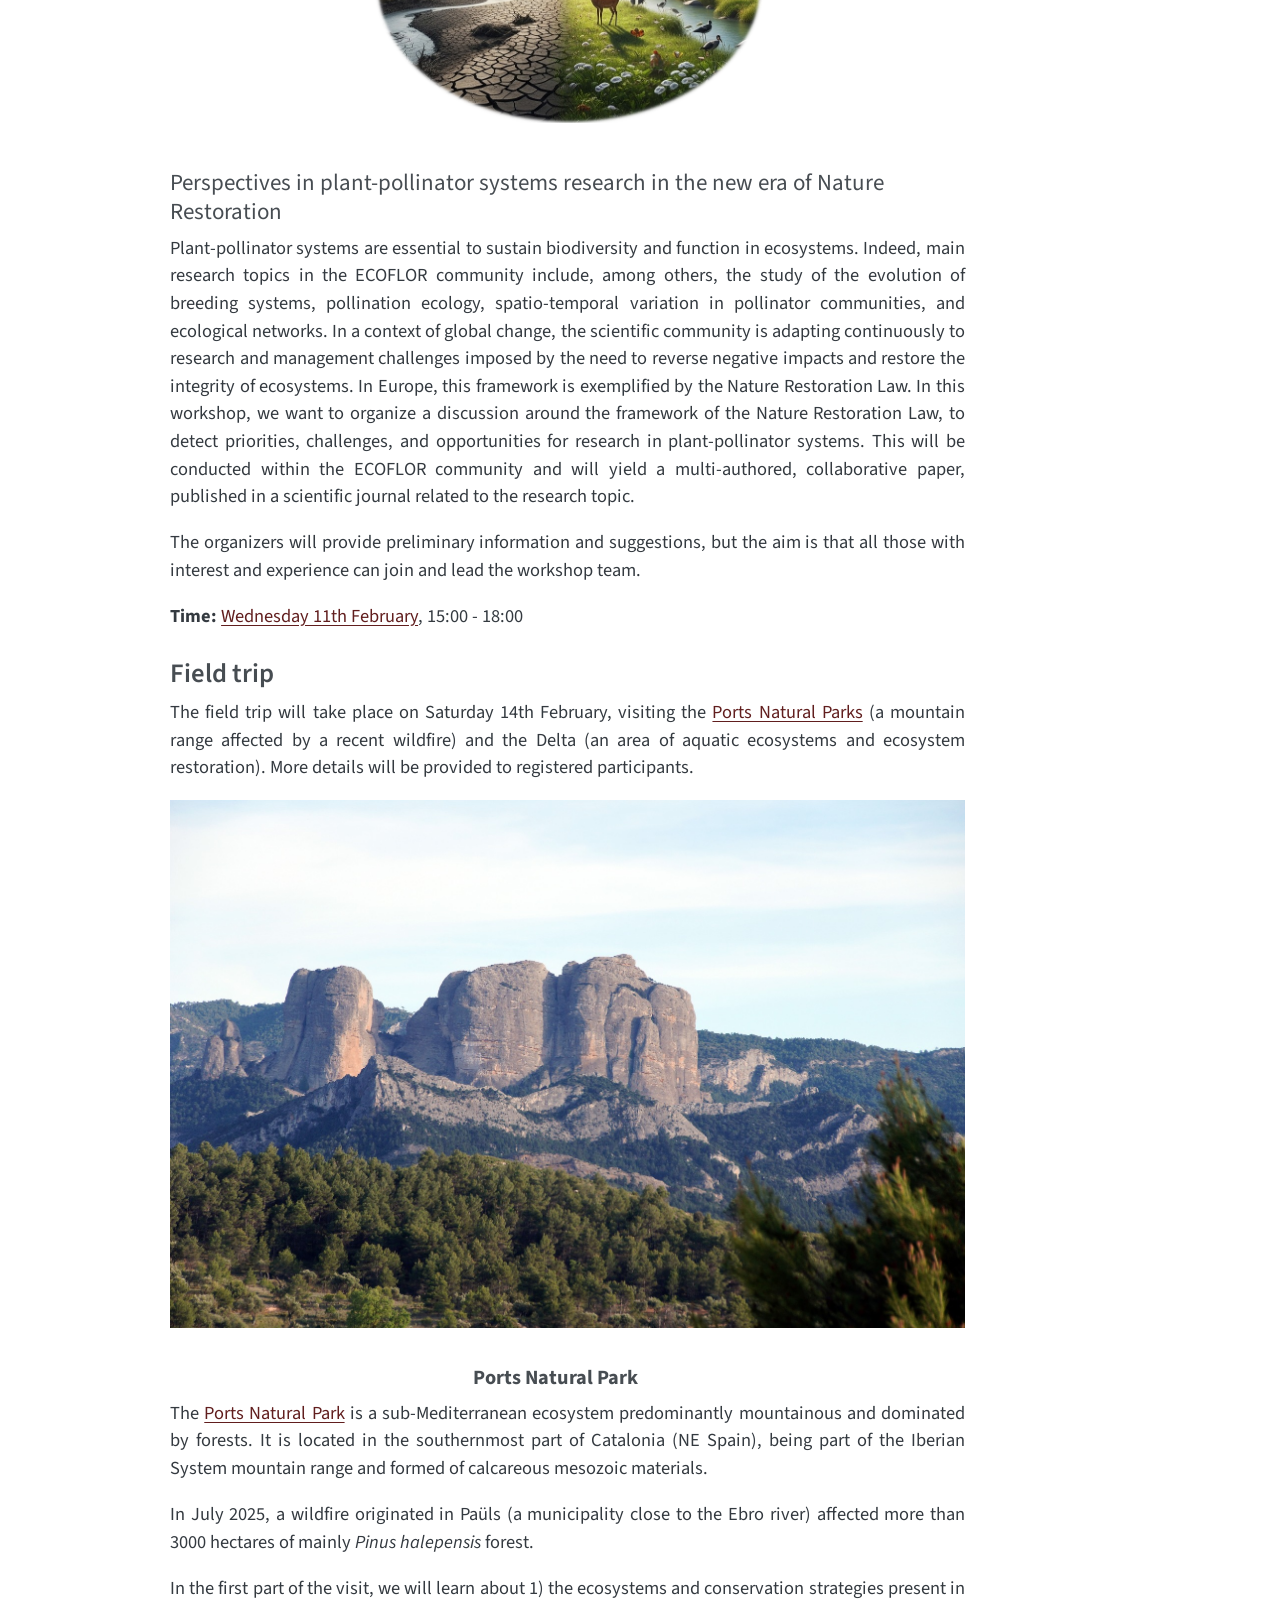
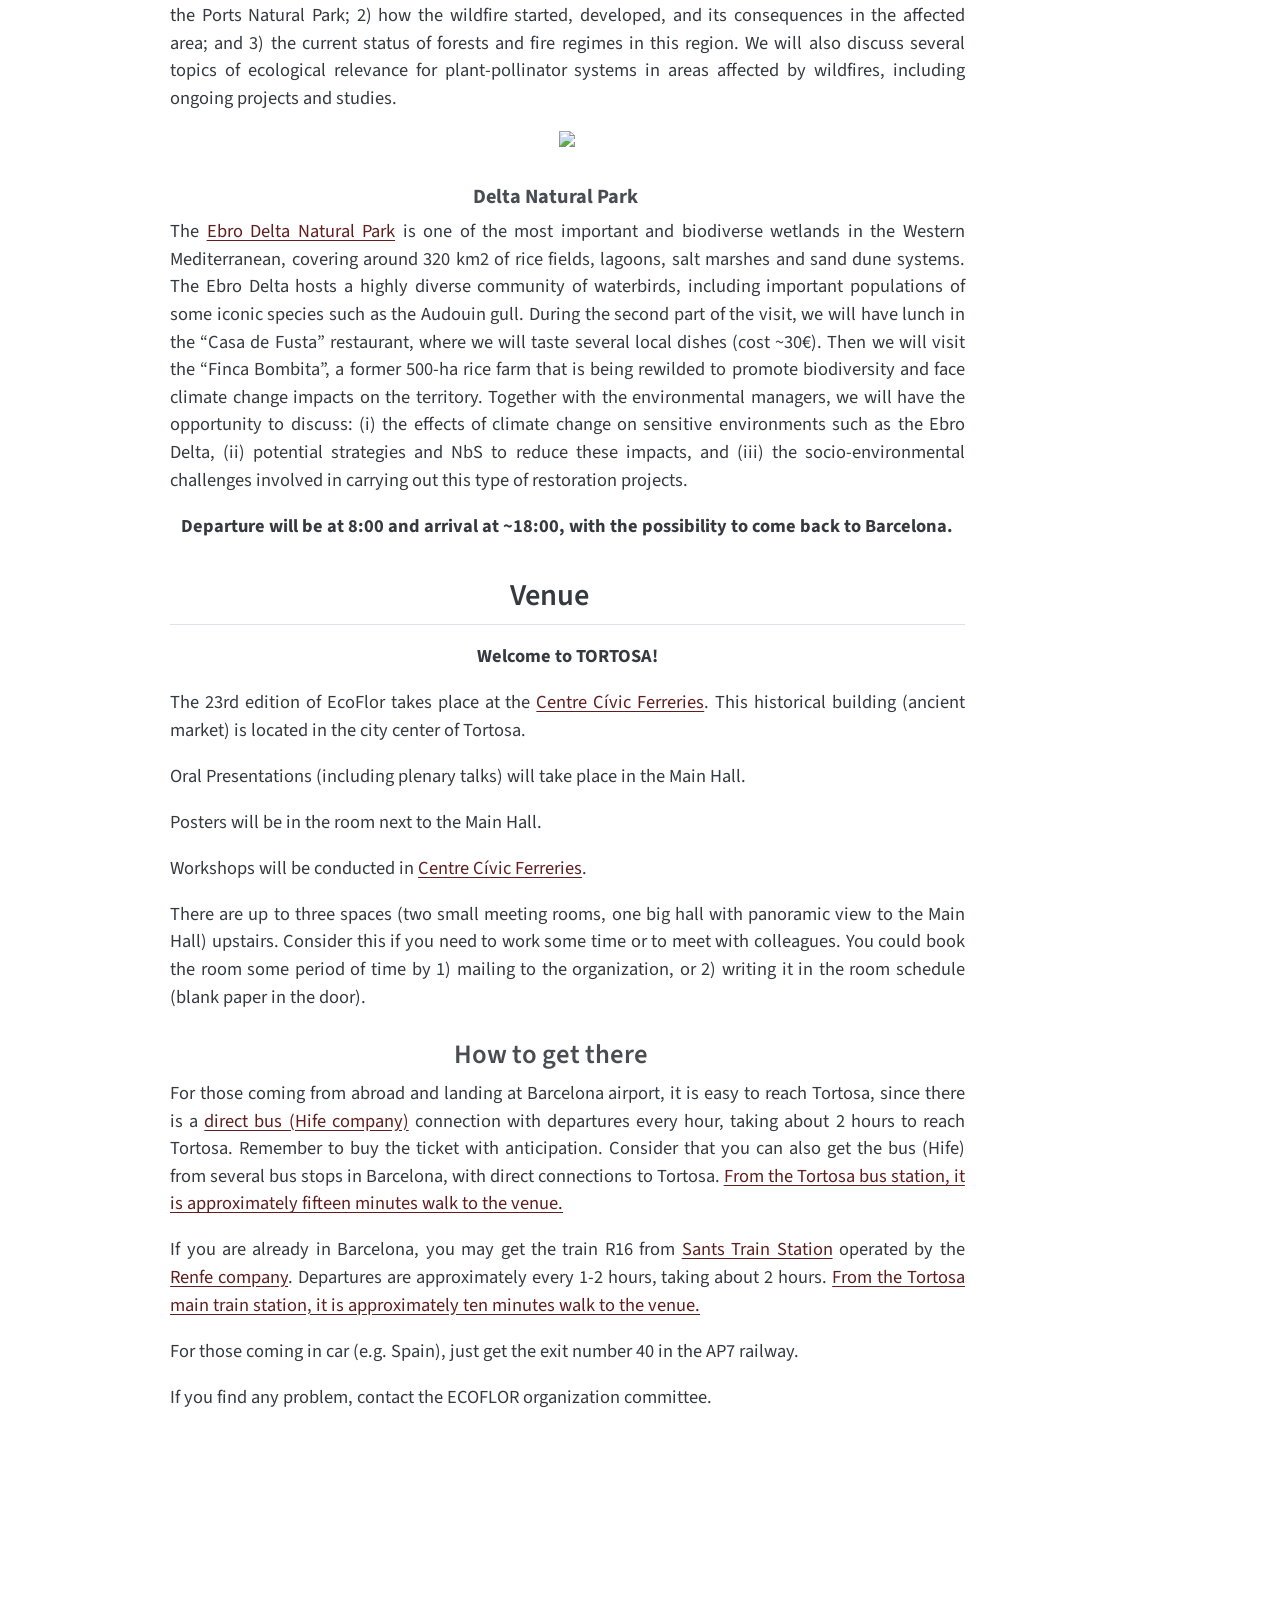
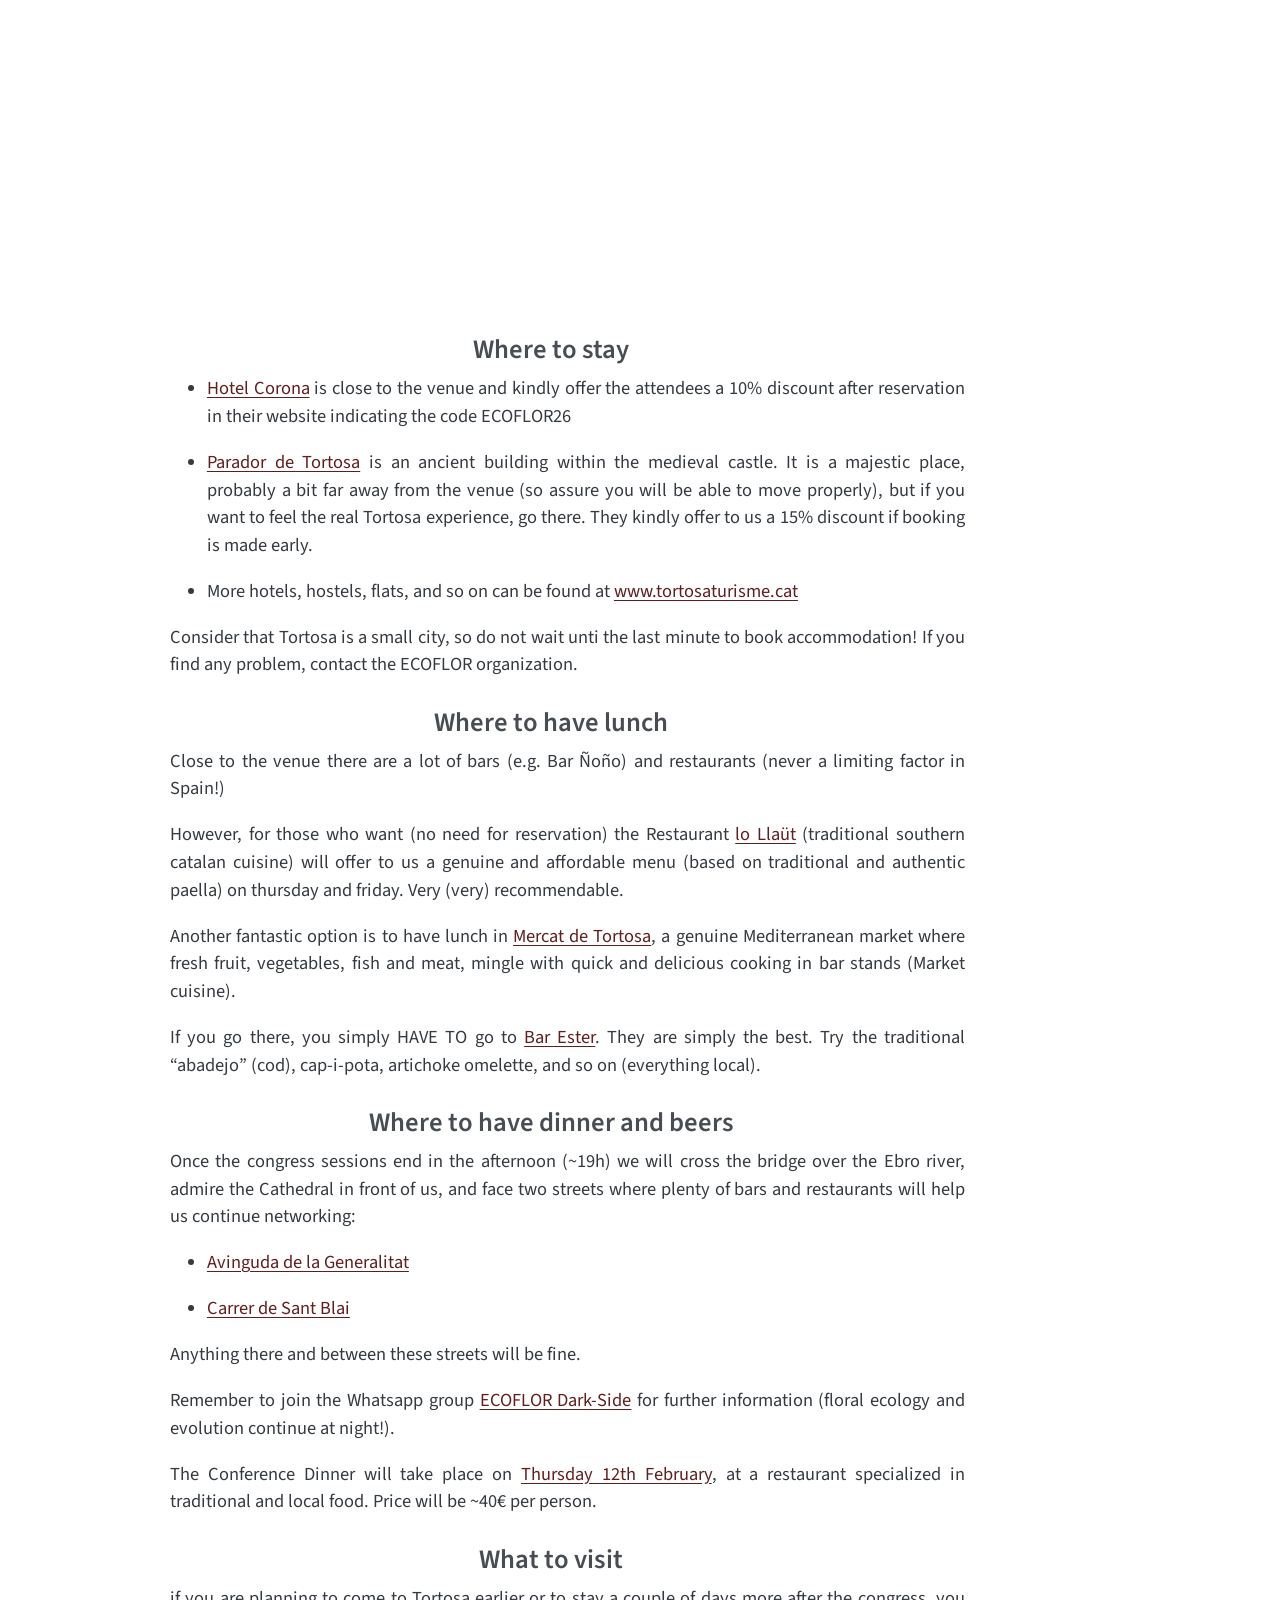
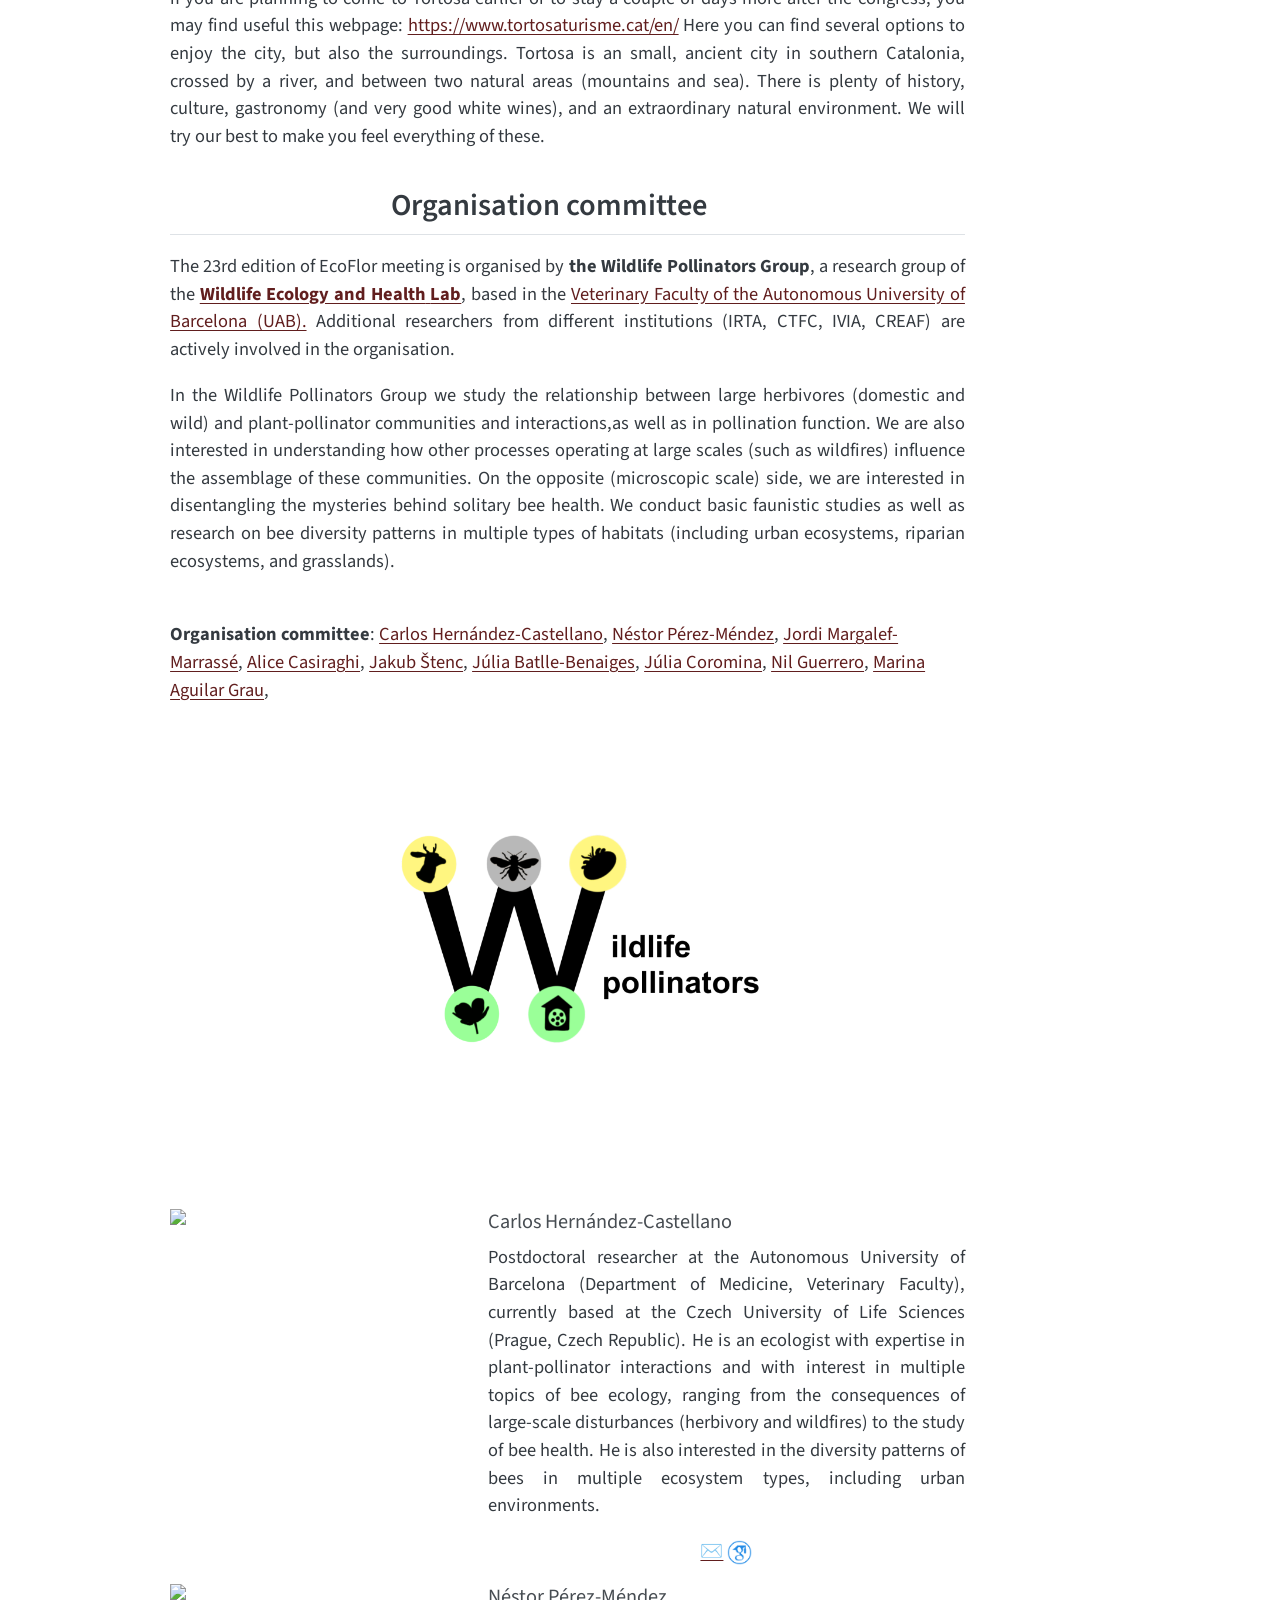
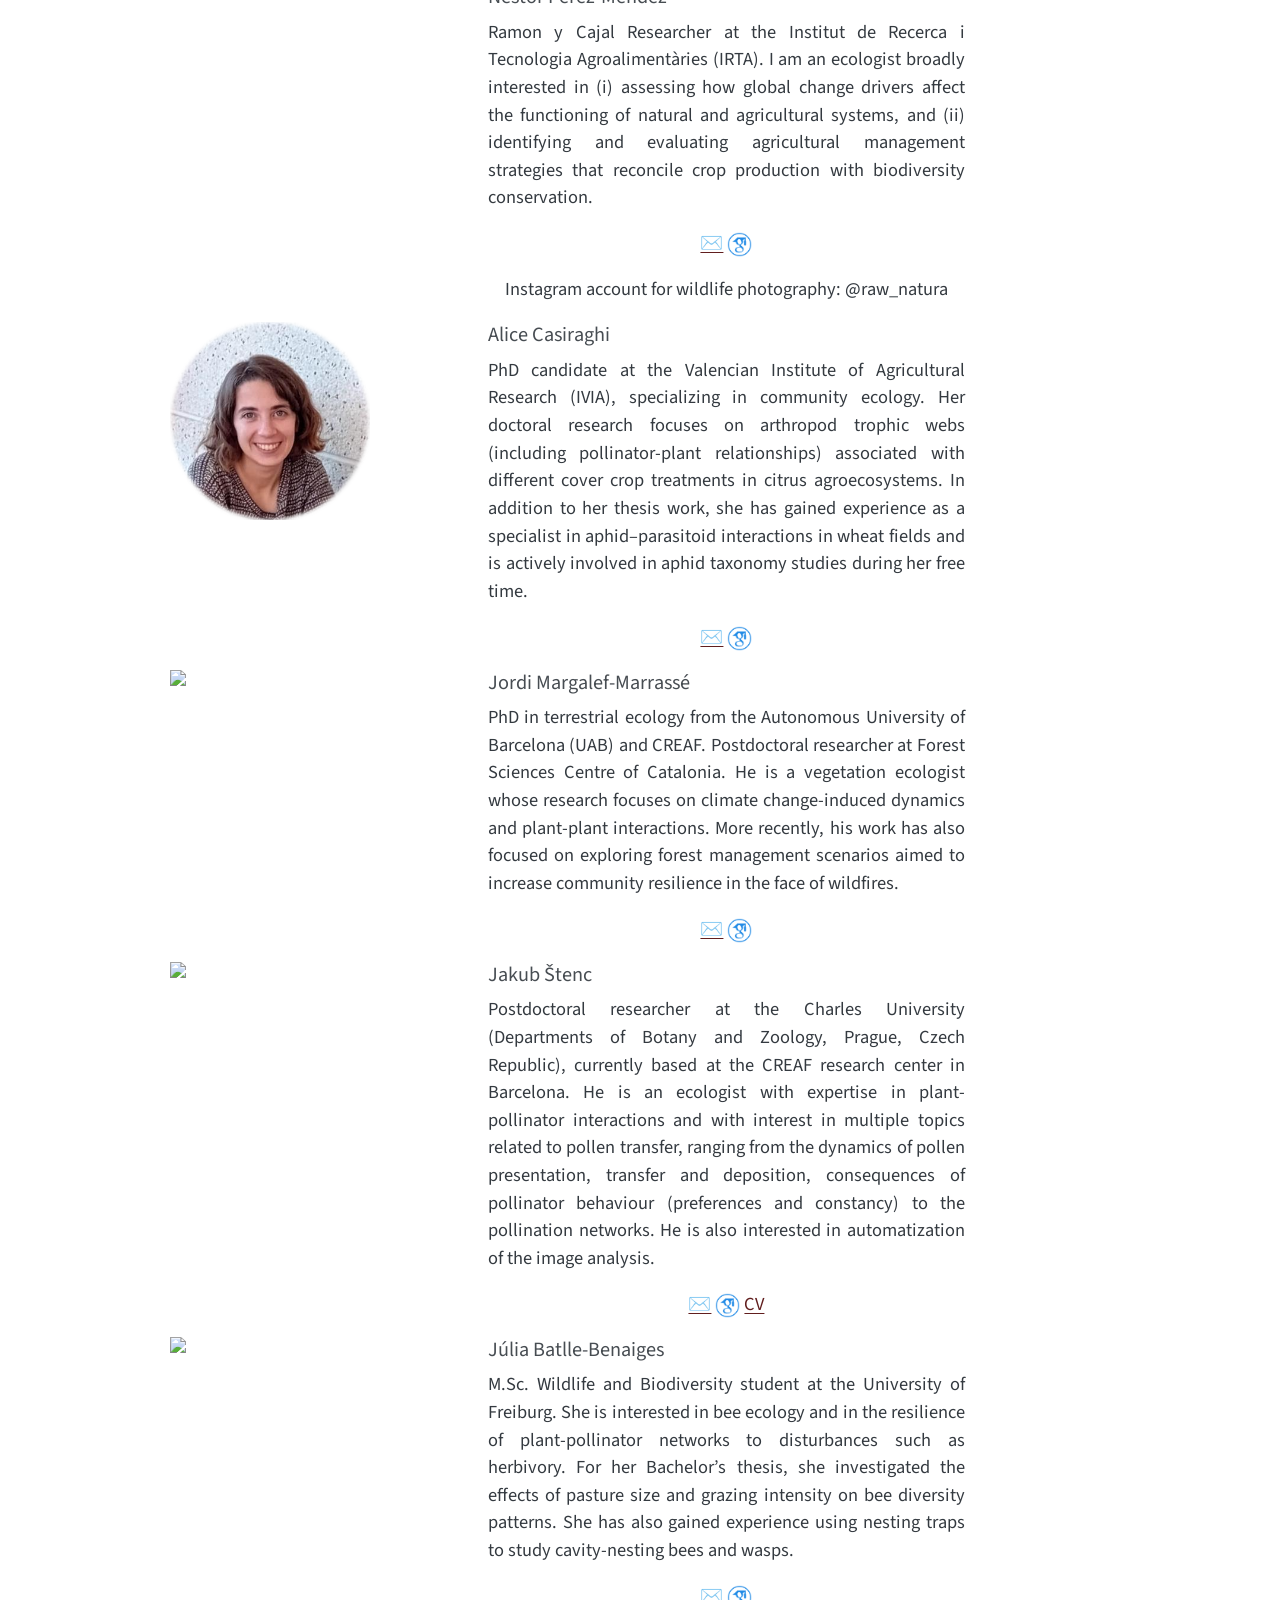
==== commit 59287229: "build: Regenerate Quarto site output, relocating files from `docs/` to the root and updating the boo" ====
--- a/docs/index.html
+++ b/docs/index.html
@@ -162,10 +162,9 @@
 </i> 
 <span class="menu-text"></span></a>
   </li>  
-  <li class="nav-item compact">
-    <a class="nav-link" href="https://bsky.app/profile/ecoflor.bsky.social"> <i class="bi bi-images/bluesky.svg" role="img">
-</i> 
-<span class="menu-text"></span></a>
+  <li class="nav-item">
+    <a class="nav-link" href="https://bsky.app/profile/ecoflor.bsky.social"> 
+<span class="menu-text"><img src="images/bluesky.svg" width="20" height="20" style="vertical-align: middle; padding-bottom: 2px;"></span></a>
   </li>  
   <li class="nav-item compact">
     <a class="nav-link" href="mailto:ecoflor2026@gmail.com"> <i class="bi bi-envelope" role="img">
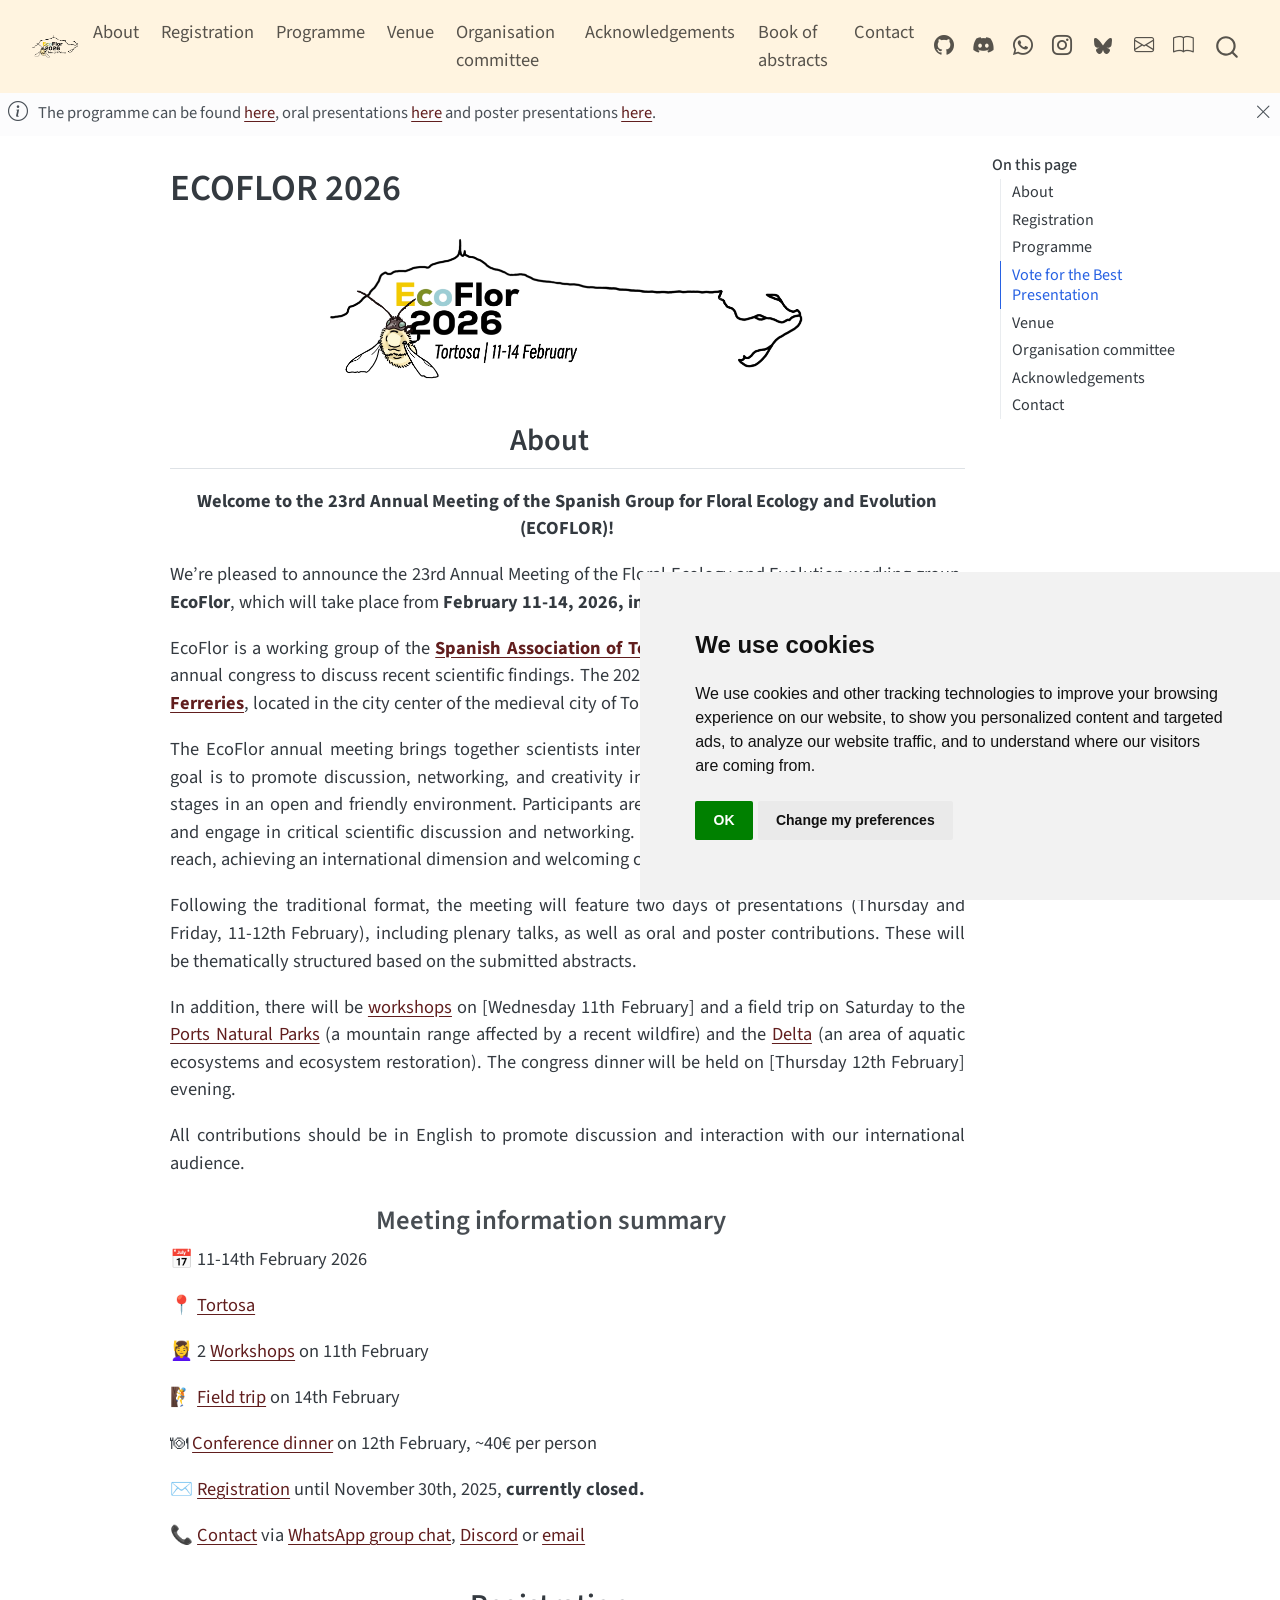
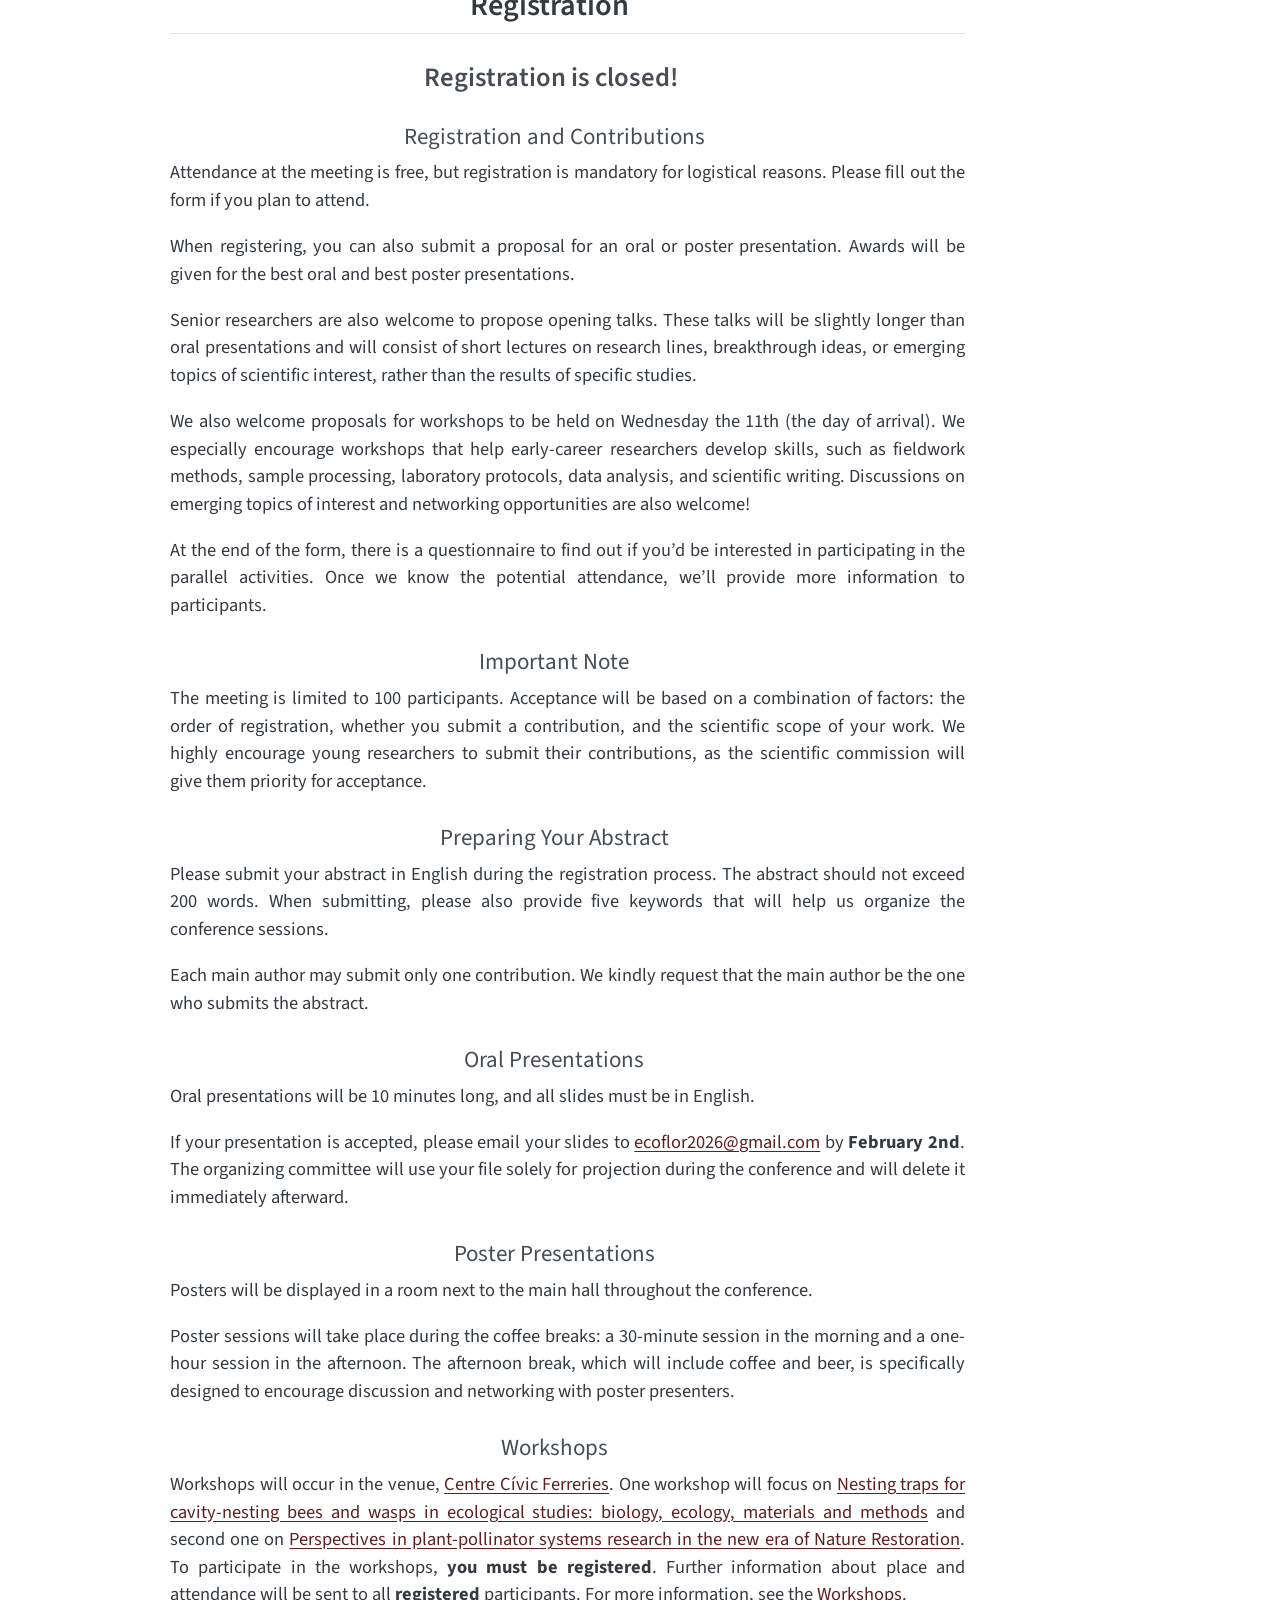
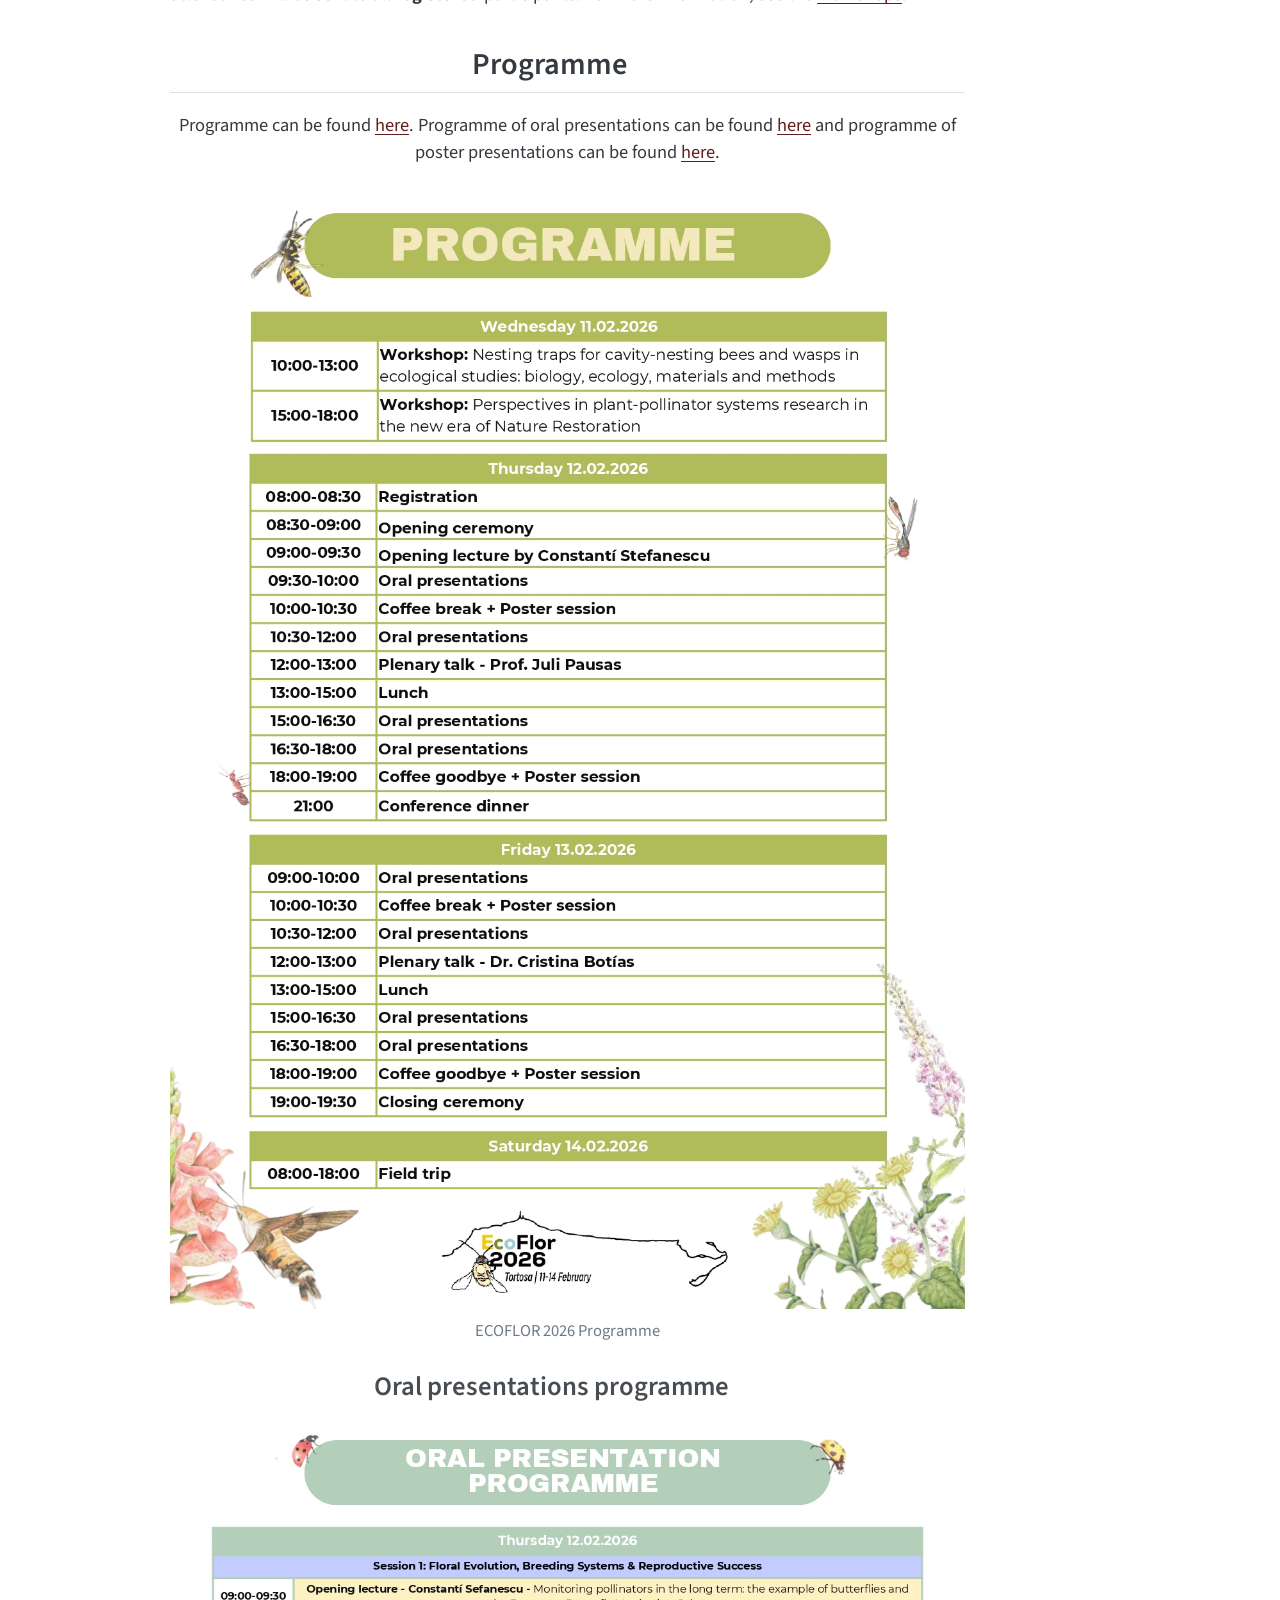
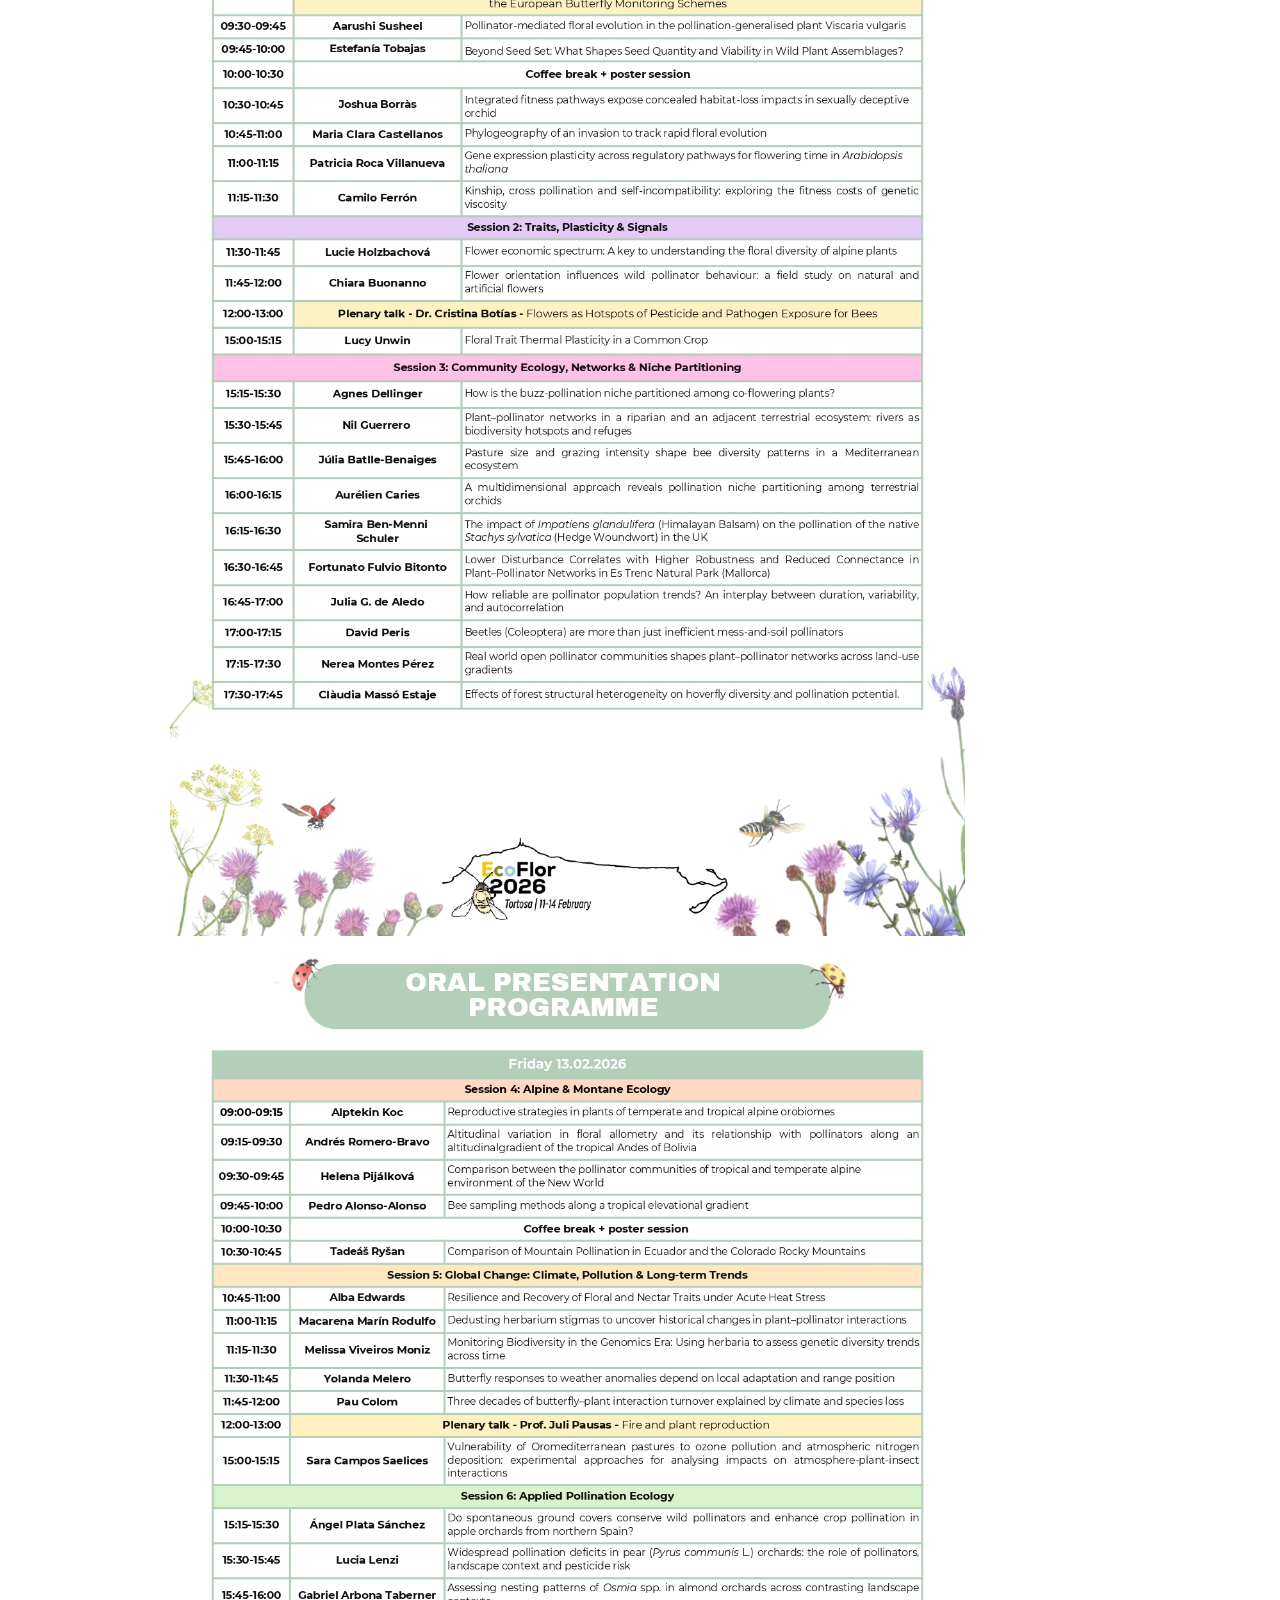
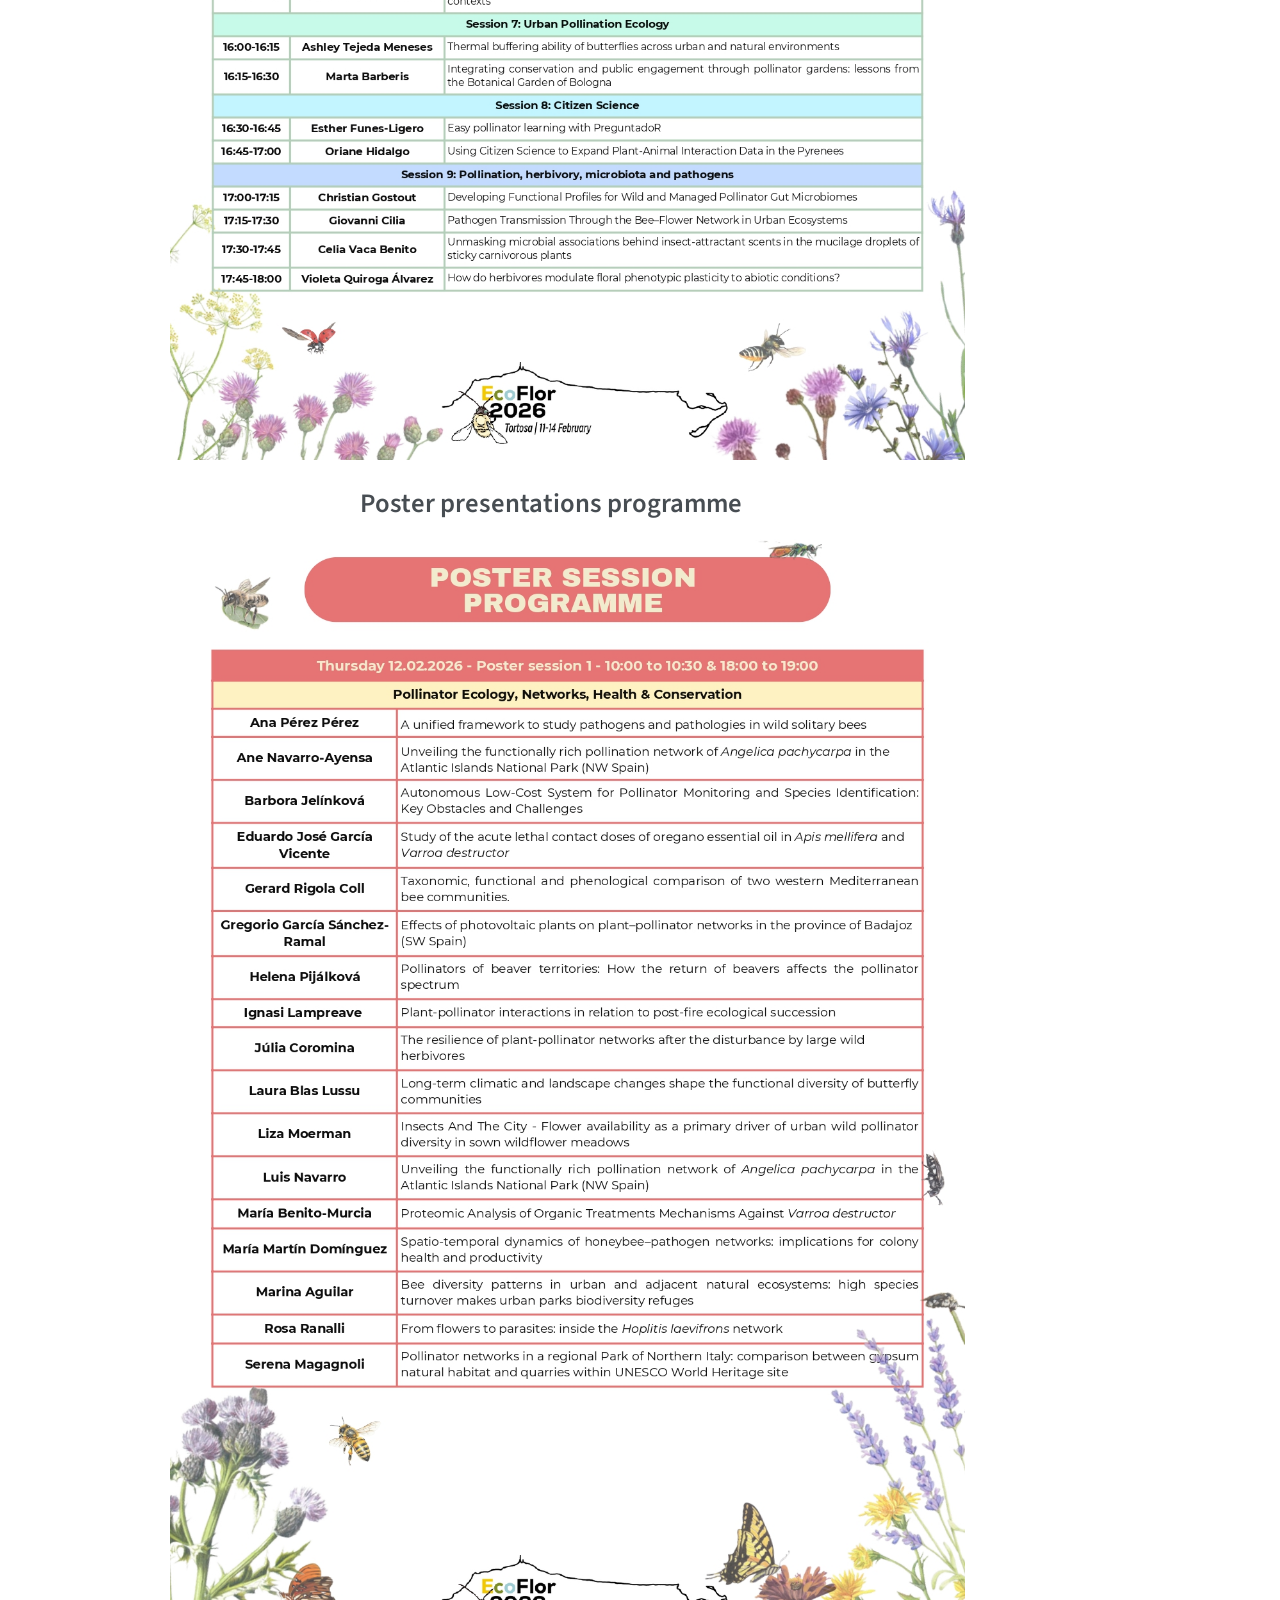
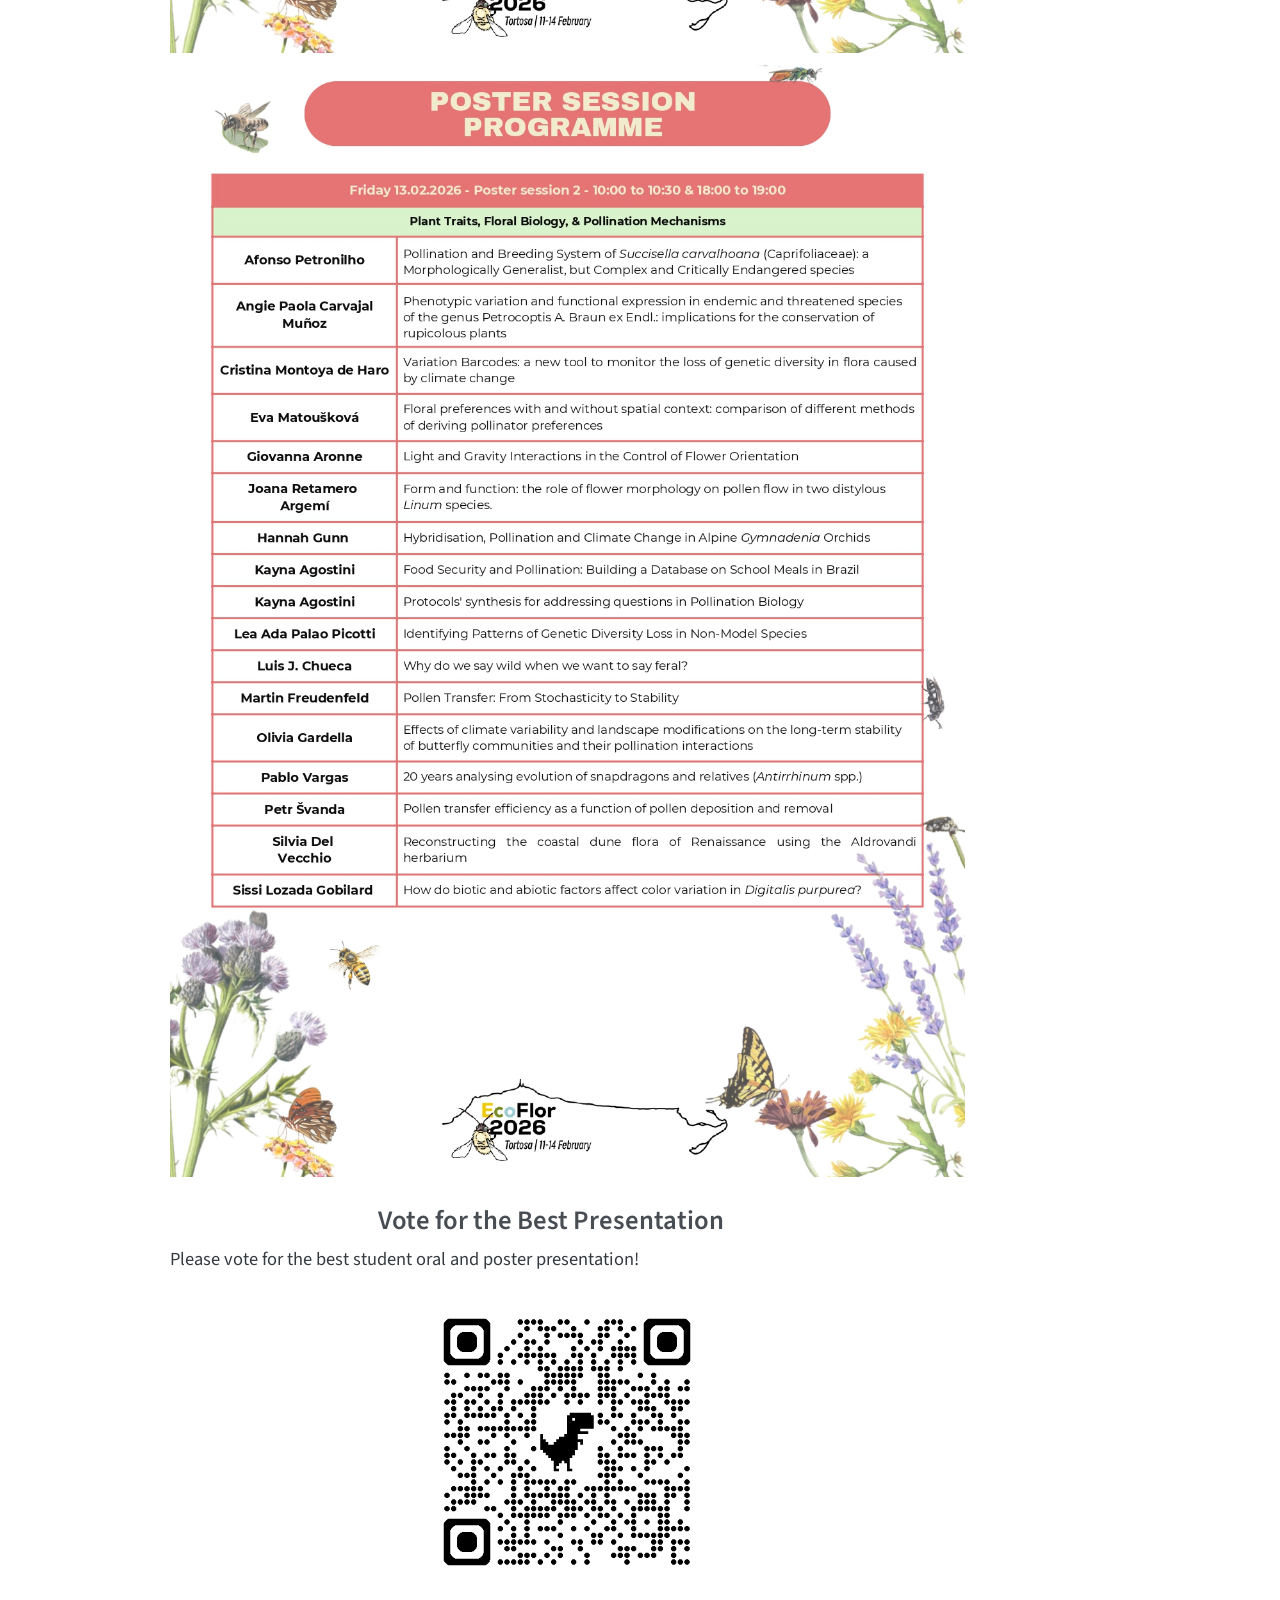
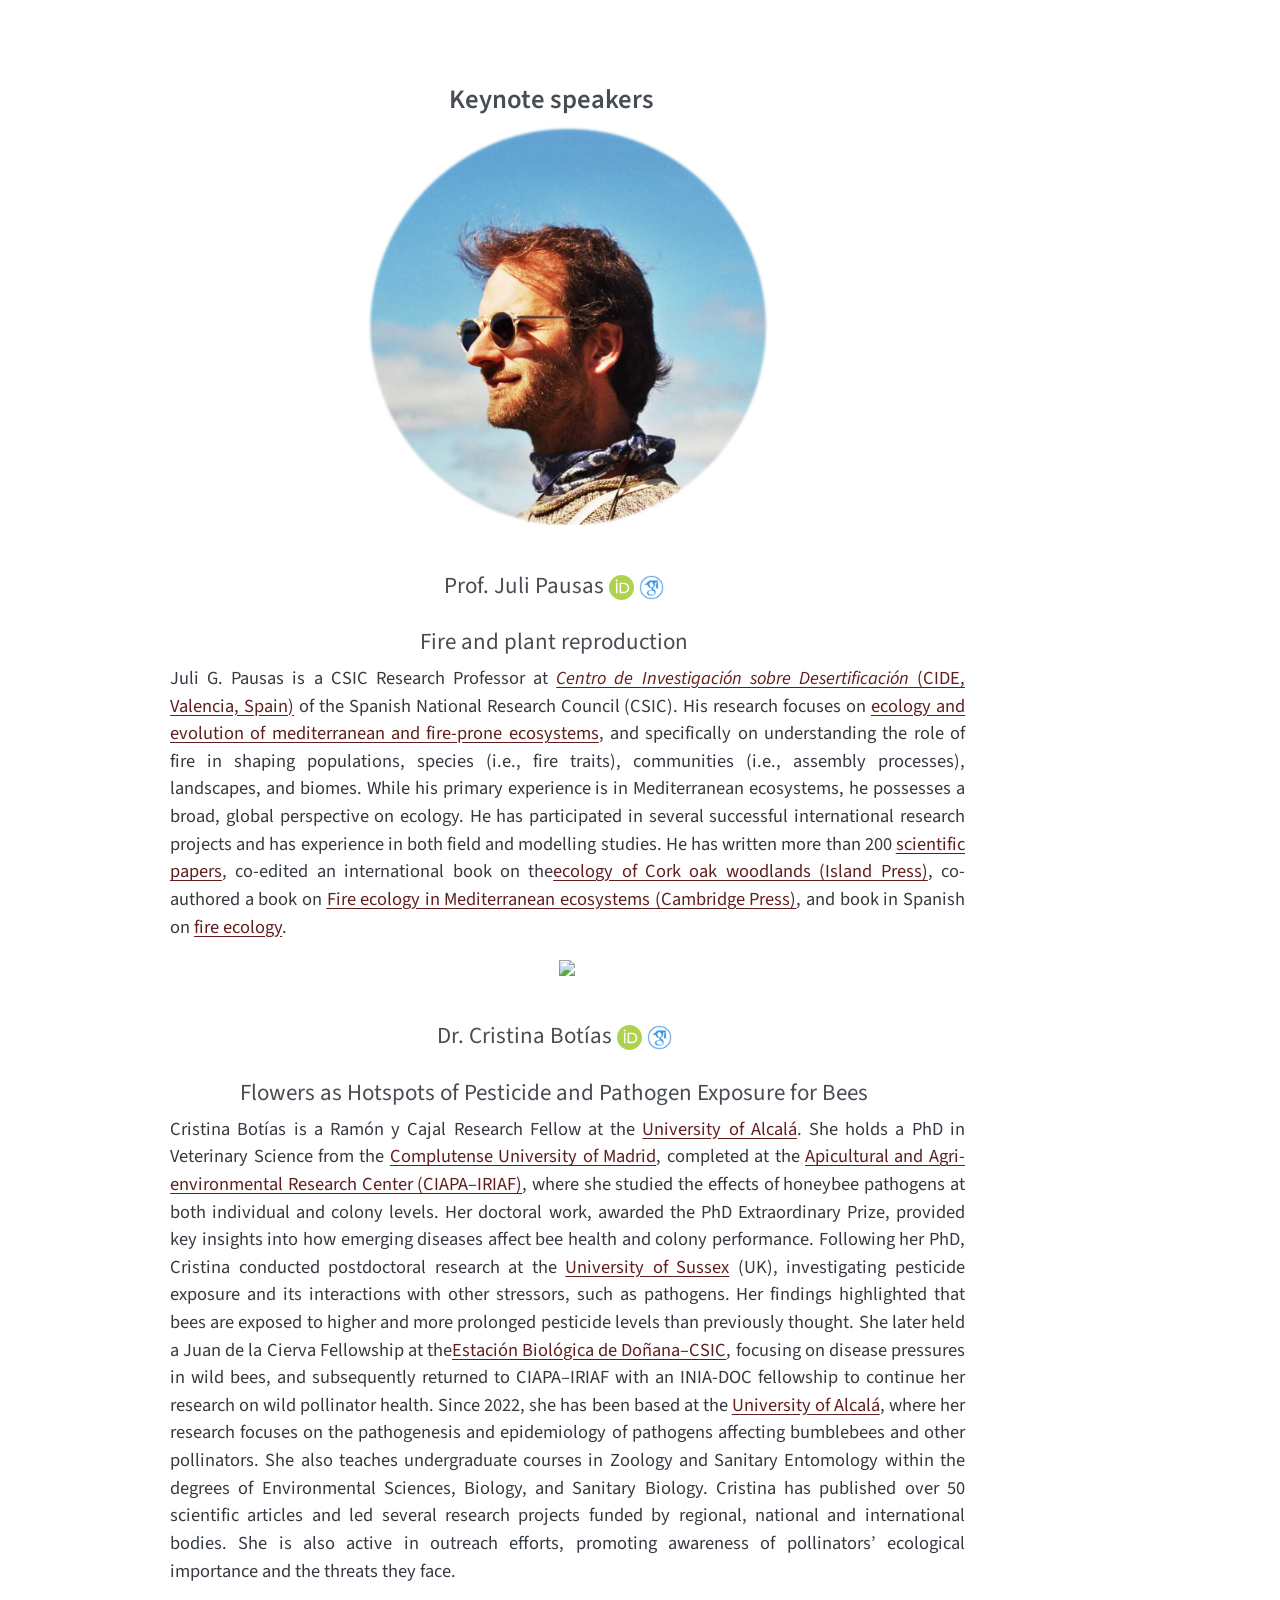
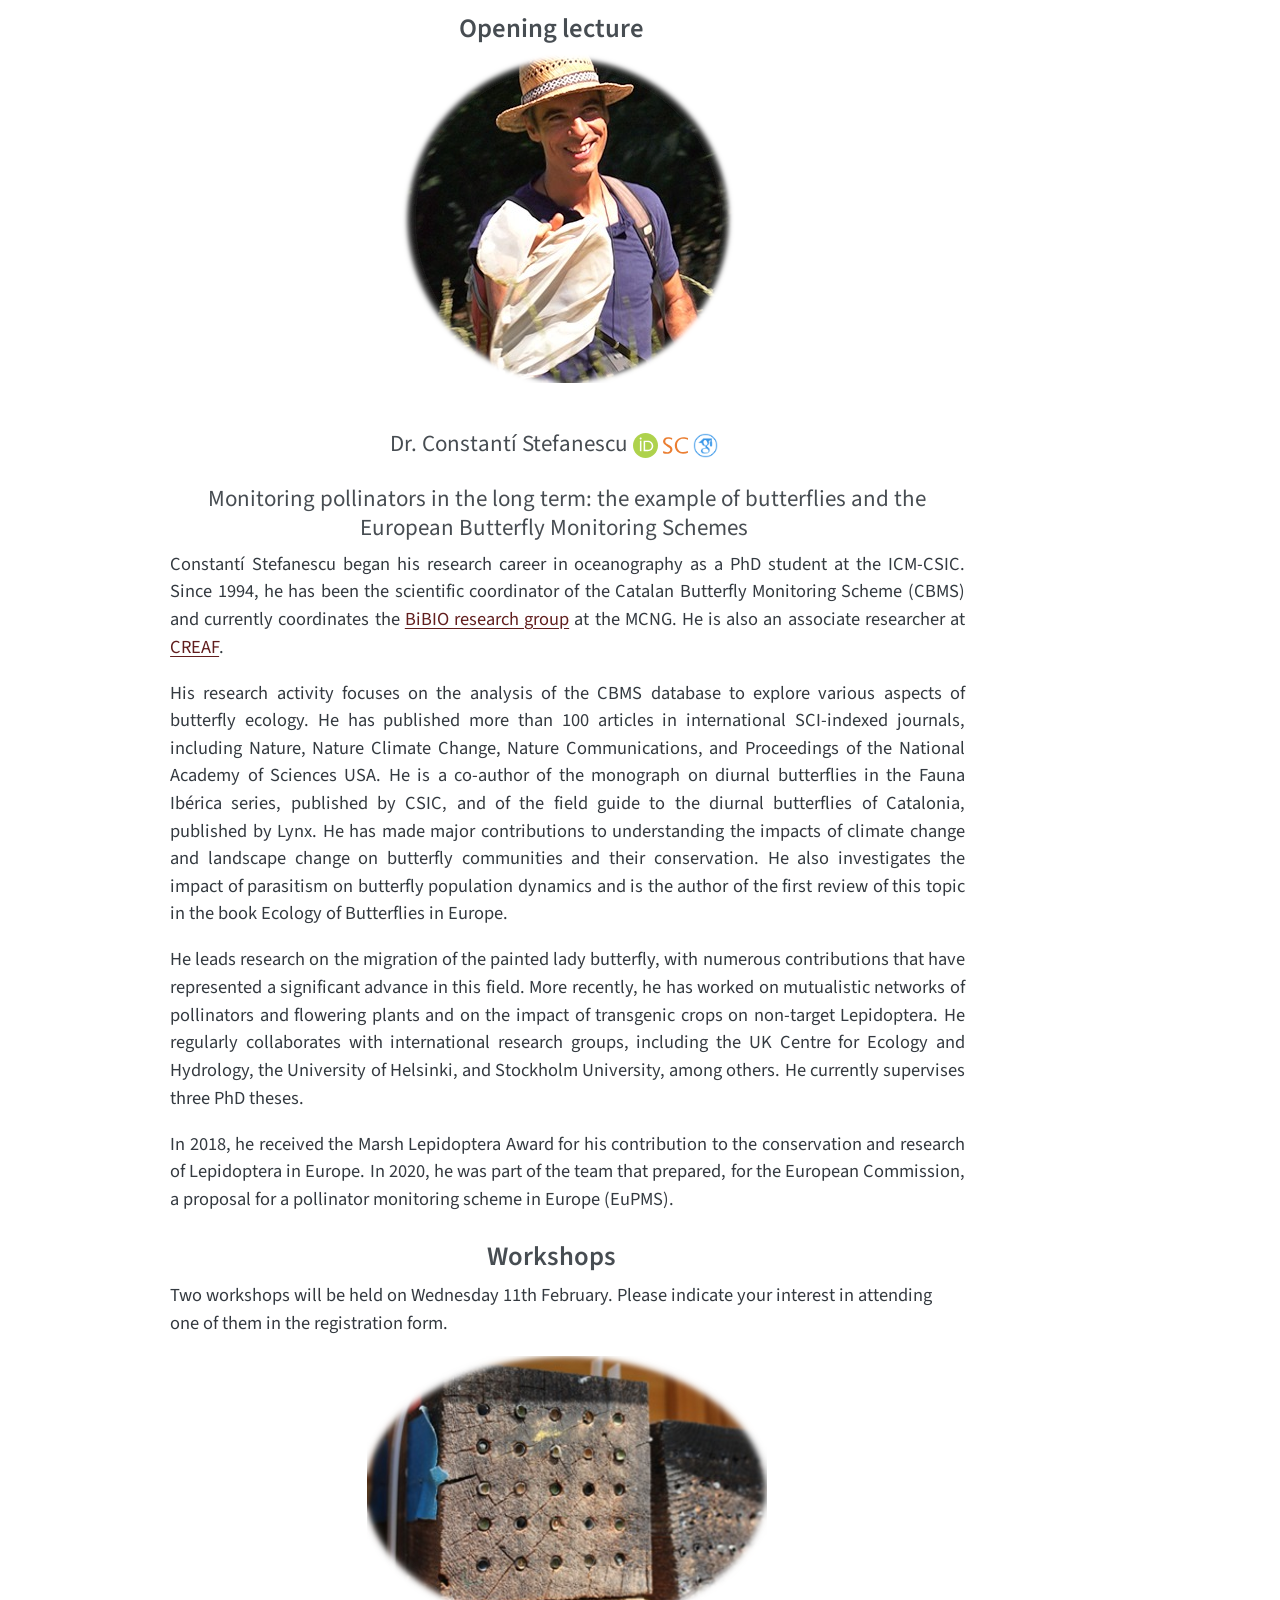
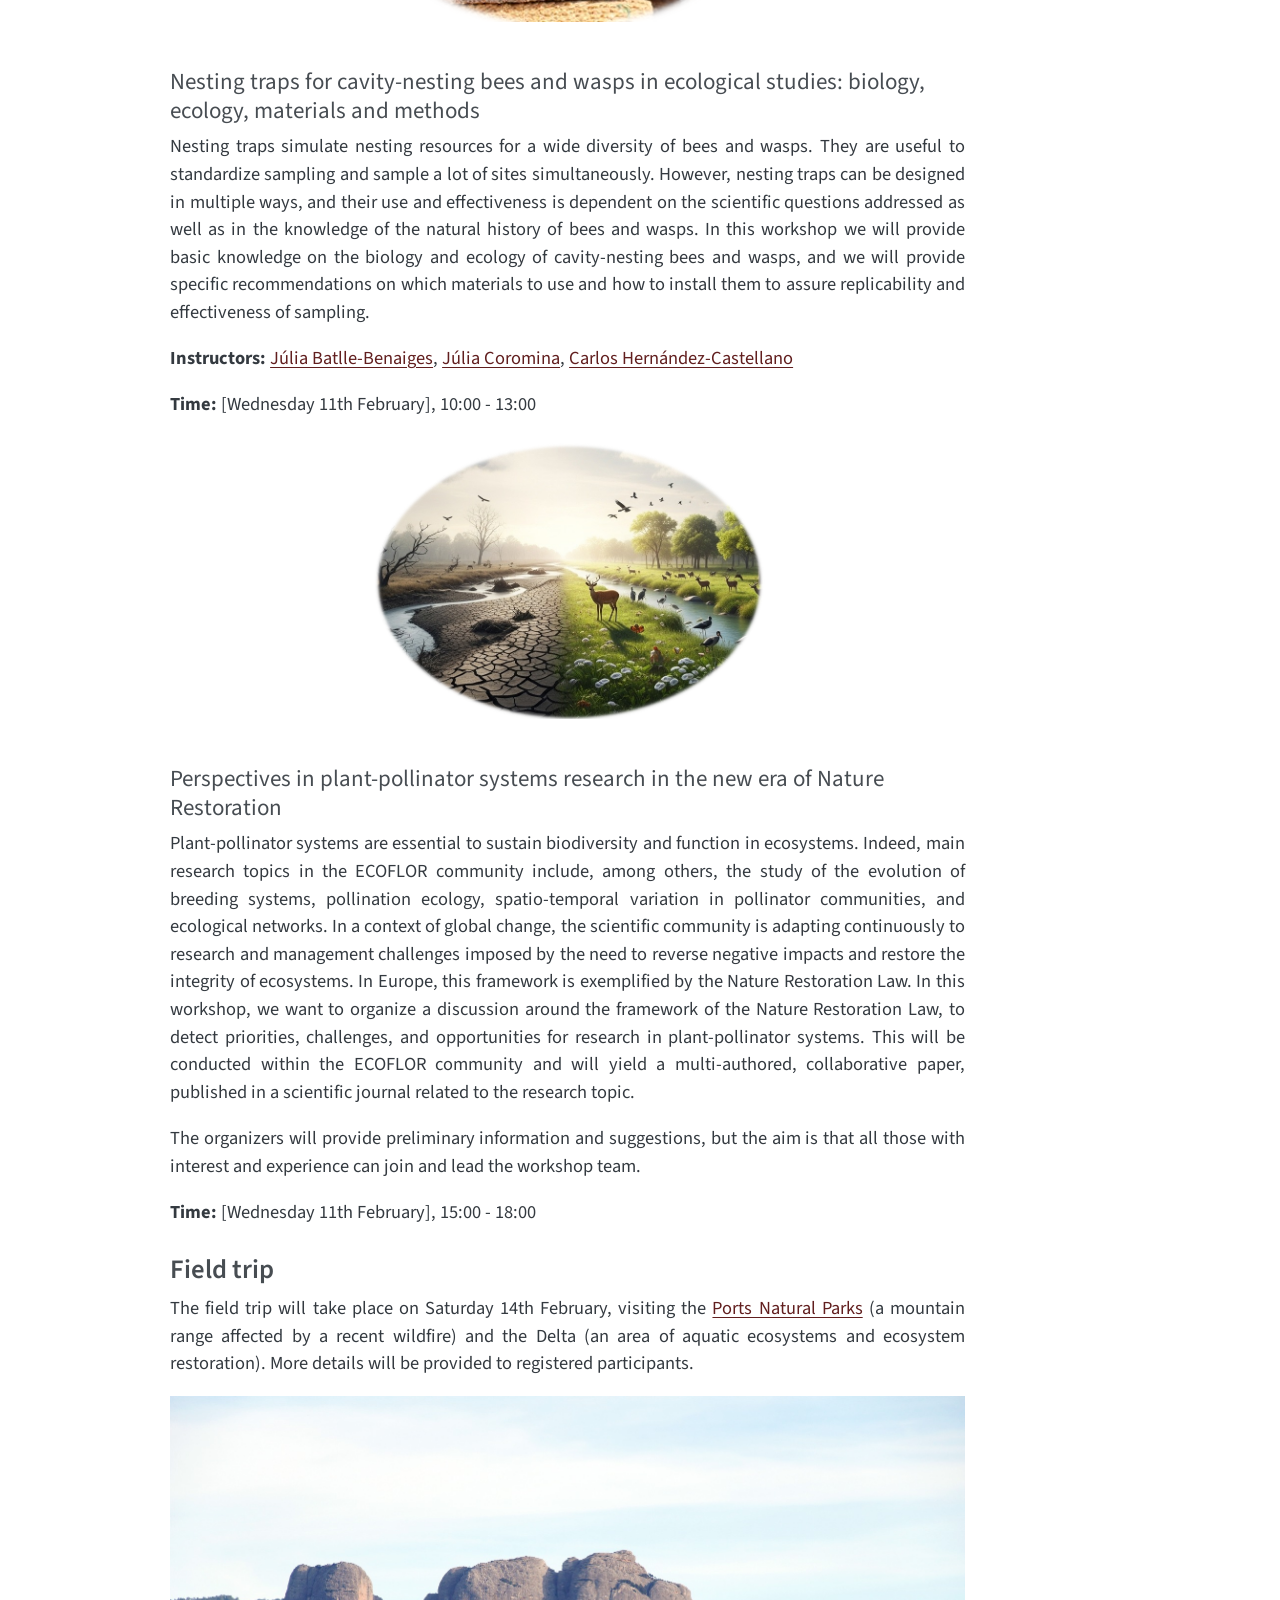
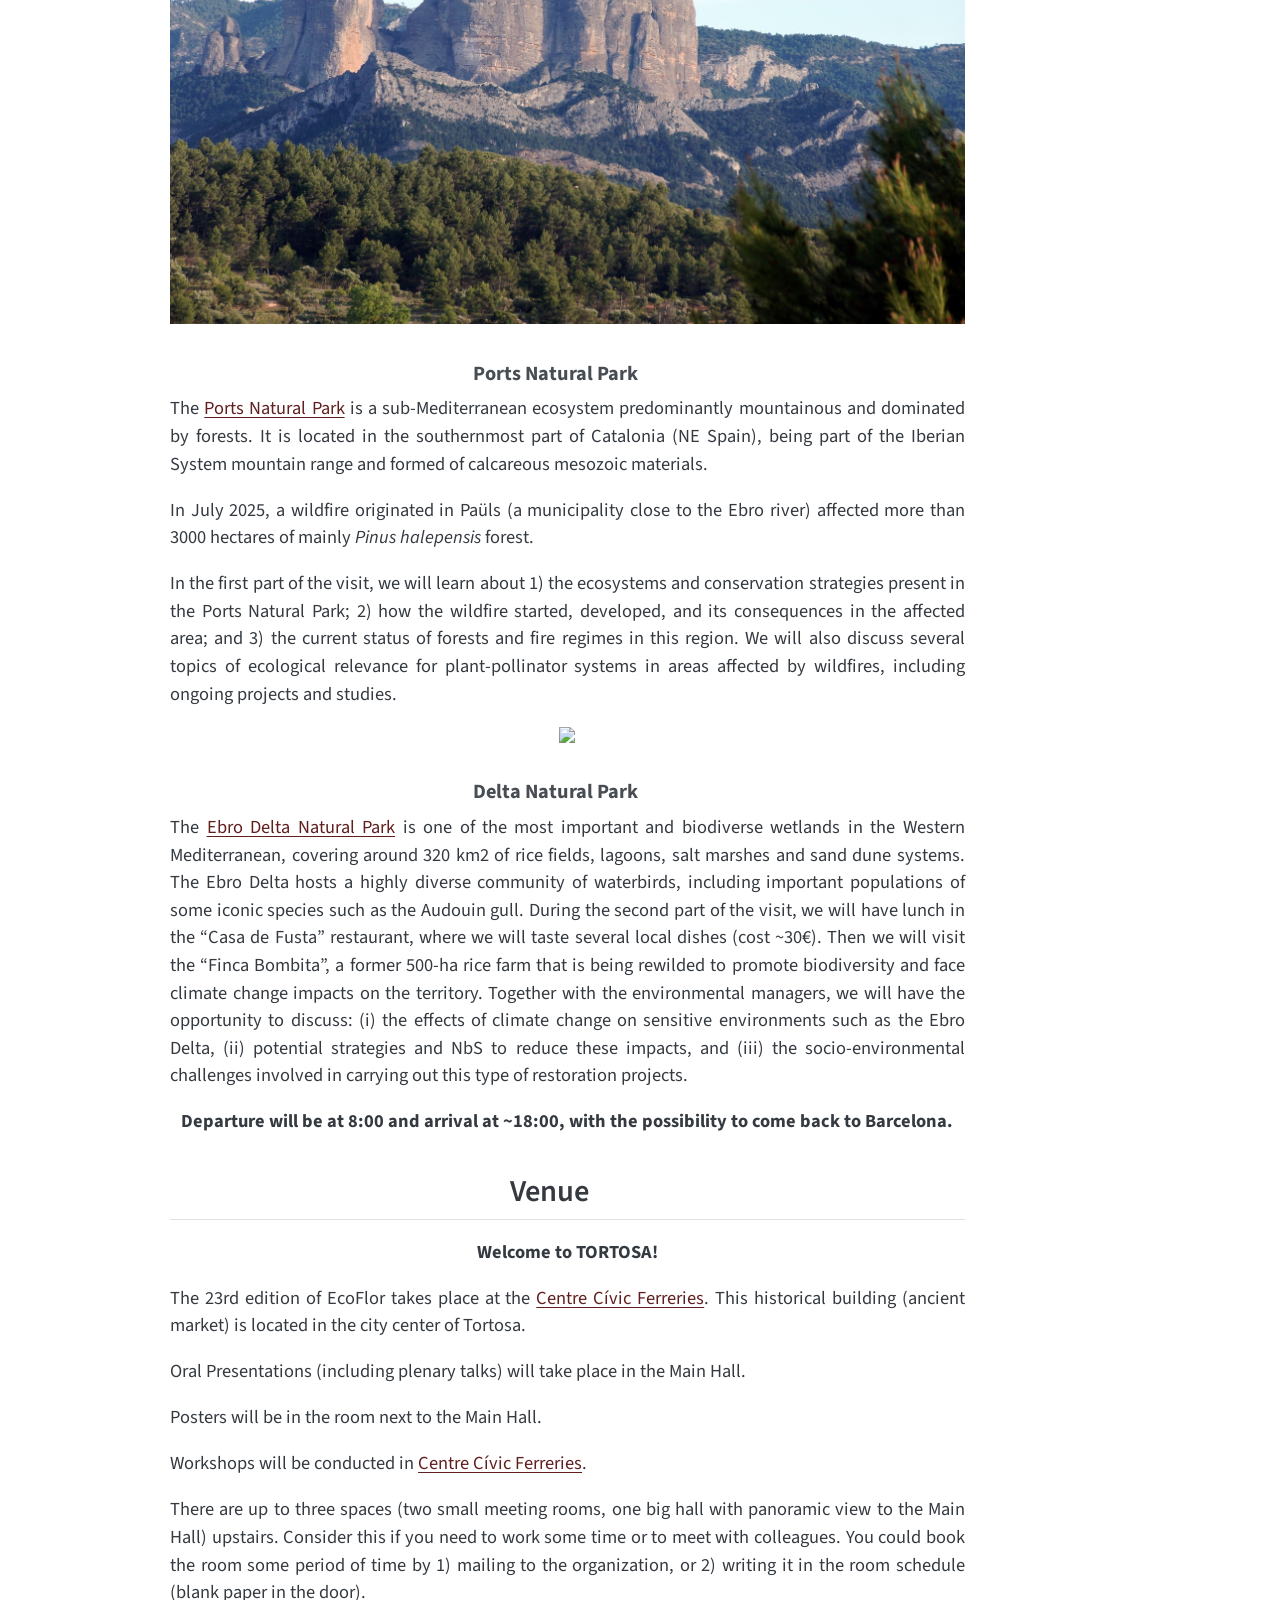
==== commit 3b26fbf2: "feat: Publish conference programme and book of abstracts, updating website navigation and announceme" ====
--- a/docs/index.html
+++ b/docs/index.html
@@ -137,6 +137,10 @@
 <span class="menu-text">Acknowledgements</span></a>
   </li>  
   <li class="nav-item">
+    <a class="nav-link" href="./Ecoflor_2026_Book_of_abstracts.html"> 
+<span class="menu-text">Book of abstracts</span></a>
+  </li>  
+  <li class="nav-item">
     <a class="nav-link" href="./index.html#contact"> 
 <span class="menu-text">Contact</span></a>
   </li>  
@@ -171,14 +175,19 @@
 </i> 
 <span class="menu-text"></span></a>
   </li>  
+  <li class="nav-item compact">
+    <a class="nav-link" href="./Ecoflor_2026_Book_of_abstracts.pdf"> <i class="bi bi-book" role="img">
+</i> 
+<span class="menu-text"></span></a>
+  </li>  
 </ul>
           </div> <!-- /navcollapse -->
             <div class="quarto-navbar-tools">
 </div>
       </div> <!-- /container-fluid -->
     </nav>
-  <div id="quarto-announcement" data-announcement-id="829809f2c0c72aeba1a64ea8ca2afe0f" class="alert alert-light hidden"><i class="bi bi-info-circle quarto-announcement-icon"></i><div class="quarto-announcement-content">
-<p>Registration is now closed! Stay tuned for updates on the programme.</p>
+  <div id="quarto-announcement" data-announcement-id="e64bccabc21f69ee711206eb8ab4bff6" class="alert alert-light hidden"><i class="bi bi-info-circle quarto-announcement-icon"></i><div class="quarto-announcement-content">
+<p>The programme can be found <a href="documents/ECOFLOR2026_programme_V3.pdf">here</a>, oral presentations <a href="documents/ECOFLOR2026_OP_programme_v10.pdf">here</a> and poster presentations <a href="documents/ECOFLOR2026_PS_programme_v6.pdf">here</a>.</p>
 </div><i class="bi bi-x-lg quarto-announcement-action"></i></div>
 </header>
 <!-- content -->
@@ -194,11 +203,10 @@
   <li><a href="#registration" id="toc-registration" class="nav-link" data-scroll-target="#registration">Registration</a></li>
   <li><a href="#programme" id="toc-programme" class="nav-link" data-scroll-target="#programme">Programme</a>
   <ul class="collapse">
-  <li><a href="#wednesday-11th-february" id="toc-wednesday-11th-february" class="nav-link" data-scroll-target="#wednesday-11th-february">Wednesday 11th February</a></li>
-  <li><a href="#thursday-12th-february" id="toc-thursday-12th-february" class="nav-link" data-scroll-target="#thursday-12th-february">Thursday 12th February</a></li>
-  <li><a href="#friday-13th-february" id="toc-friday-13th-february" class="nav-link" data-scroll-target="#friday-13th-february">Friday 13th February</a></li>
-  <li><a href="#saturday-14th-february" id="toc-saturday-14th-february" class="nav-link" data-scroll-target="#saturday-14th-february">Saturday 14th February</a></li>
+  <li><a href="#oral-presentations-programme" id="toc-oral-presentations-programme" class="nav-link" data-scroll-target="#oral-presentations-programme">Oral presentations programme</a></li>
+  <li><a href="#poster-presentations-programme" id="toc-poster-presentations-programme" class="nav-link" data-scroll-target="#poster-presentations-programme">Poster presentations programme</a></li>
   </ul></li>
+  <li><a href="#vote-for-the-best-presentation" id="toc-vote-for-the-best-presentation" class="nav-link" data-scroll-target="#vote-for-the-best-presentation">Vote for the Best Presentation</a></li>
   <li><a href="#venue" id="toc-venue" class="nav-link" data-scroll-target="#venue">Venue</a></li>
   <li><a href="#organisation-committee" id="toc-organisation-committee" class="nav-link" data-scroll-target="#organisation-committee">Organisation committee</a></li>
   <li><a href="#acknowledgements" id="toc-acknowledgements" class="nav-link" data-scroll-target="#acknowledgements">Acknowledgements</a></li>
@@ -245,7 +253,7 @@
 <p>EcoFlor is a working group of the <a href="https://www.aeet.org/es/english/"><strong>Spanish Association of Terrestrial Ecology (AEET)</strong></a>. It organizes an annual congress to discuss recent scientific findings. The 2026 meeting will be held at the <a href="https://viurearural.cat/es/servei/centre-civic-de-ferreries-2/"><strong>Centre Cívic Ferreries</strong></a>, located in the city center of the medieval city of Tortosa, on the banks of the Ebro River.</p>
 <p>The EcoFlor annual meeting brings together scientists interested in floral ecology and evolution. Its goal is to promote discussion, networking, and creativity in science, involving students at all career stages in an open and friendly environment. Participants are invited to present their ongoing projects and engage in critical scientific discussion and networking. In recent years, EcoFlor has expanded its reach, achieving an international dimension and welcoming contributions from researchers worldwide.</p>
 <p>Following the traditional format, the meeting will feature two days of presentations (Thursday and Friday, 11-12th February), including plenary talks, as well as oral and poster contributions. These will be thematically structured based on the submitted abstracts.</p>
-<p>In addition, there will be <a href="#workshops">workshops</a> on <a href="#wednesday-11th-february">Wednesday 11th February</a> and a field trip on Saturday to the <a href="https://www.spain.info/en/nature/els-ports-natural-park/">Ports Natural Parks</a> (a mountain range affected by a recent wildfire) and the <a href="https://www.turismodeltadelebro.com/en/what-to-see-and-do-in-the-ebro-delta/">Delta</a> (an area of aquatic ecosystems and ecosystem restoration). The congress dinner will be held on <a href="#thursday-12th-february">Thursday 12th February</a> evening.</p>
+<p>In addition, there will be <a href="#workshops">workshops</a> on [Wednesday 11th February] and a field trip on Saturday to the <a href="https://www.spain.info/en/nature/els-ports-natural-park/">Ports Natural Parks</a> (a mountain range affected by a recent wildfire) and the <a href="https://www.turismodeltadelebro.com/en/what-to-see-and-do-in-the-ebro-delta/">Delta</a> (an area of aquatic ecosystems and ecosystem restoration). The congress dinner will be held on [Thursday 12th February] evening.</p>
 <p>All contributions should be in English to promote discussion and interaction with our international audience.</p>
 <section id="meeting-information-summary" class="level3" style="text-align: center;">
 <h3 style="text-align: center;" class="anchored" data-anchor-id="meeting-information-summary">Meeting information summary</h3>
@@ -307,59 +315,35 @@
 </div>
 <section id="programme" class="level2" style="text-align: center;">
 <h2 style="text-align: center;" class="anchored" data-anchor-id="programme">Programme</h2>
-<section id="wednesday-11th-february" class="level3" style="text-align: center;">
-<h3 class="anchored" data-anchor-id="wednesday-11th-february">Wednesday 11th February</h3>
-</section>
-<div style="text-align: justify;">
-<ul>
-<li><a href="#workshops">Workshops</a>:
-<ul>
-<li>10:00 - 13:00 <a href="#nesting-traps-for-cavity-nesting-bees-and-wasps-in-ecological-studies-biology-ecology-materials-and-methods">Nesting traps for cavity-nesting bees and wasps in ecological studies: biology, ecology, materials and methods</a></li>
-<li>15:00 - 18:00 <a href="#perspectives-in-plant-pollinator-systems-research-in-the-new-era-of-nature-restoration">Perspectives in plant-pollinator systems research in the new era of Nature Restoration</a></li>
-</ul></li>
-</ul>
-</div>
-<section id="thursday-12th-february" class="level3" style="text-align: center;">
-<h3 class="anchored" data-anchor-id="thursday-12th-february">Thursday 12th February</h3>
-</section>
-<div id="12th" style="text-align: justify;">
-<ul>
-<li>8:00 - 8:30 Registration</li>
-<li>8:30 - 9:00 Opening ceremony</li>
-<li>9:00 - 10:00 Opening lecture [Dr.&nbsp;Constantí Stefanescu] + oral presentations</li>
-<li>10:00 - 10:30 - Coffee break + Poster session</li>
-<li>10:30 - 12:00 Oral presentations</li>
-<li>12:00 - 13:00 Plenary talk</li>
-<li>13:00 - 15:00 Lunch</li>
-<li>15:00 - 16:30 Oral presentations</li>
-<li>16:30 - 18:00 Oral presentations</li>
-<li>18:00 - 19:00 Coffee goodbye + Poster session</li>
-<li>21:00 Conference dinner</li>
-</ul>
-</div>
-<section id="friday-13th-february" class="level3" style="text-align: center;">
-<h3 class="anchored" data-anchor-id="friday-13th-february">Friday 13th February</h3>
-</section>
-<div id="13th" style="text-align: justify;">
-<ul>
-<li>9:00 - 10:00 Oral presentations</li>
-<li>10:00 - 10:30 - Coffee break + Poster session</li>
-<li>10:30 - 12:00 Oral presentations</li>
-<li>12:00 - 13:00 Plenary talk</li>
-<li>13:00 - 15:00 Lunch</li>
-<li>15:00 - 16:30 Oral presentations</li>
-<li>16:30 - 18:00 Oral presentations</li>
-<li>18-19 Coffee goodbye + Poster session</li>
-<li>19:00 - 19:30 Closing ceremony</li>
-</ul>
-</div>
-<section id="saturday-14th-february" class="level3" style="text-align: center;">
-<h3 class="anchored" data-anchor-id="saturday-14th-february">Saturday 14th February</h3>
-</section>
-<div style="text-align: justify;">
-<p><a href="#field-trip">Field trip</a> 8-18h</p>
-</div>
-</section>
+<p>Programme can be found <a href="documents/ECOFLOR2026_programme_V3.pdf">here</a>. Programme of oral presentations can be found <a href="documents/ECOFLOR2026_OP_programme_v10.pdf">here</a> and programme of poster presentations can be found <a href="documents/ECOFLOR2026_PS_programme_v6.pdf">here</a>.</p>
+<div class="quarto-figure quarto-figure-center">
+<figure class="figure">
+<p><img src="documents/jpg/ECOFLOR2026_programme_V3/ECOFLOR2026_programme_V3_page-0001.jpg" class="img-fluid figure-img" style="width:100.0%"></p>
+<figcaption>ECOFLOR 2026 Programme</figcaption>
+</figure>
+</div>
+<section id="oral-presentations-programme" class="level3" style="text-align: center;">
+<h3 class="anchored" data-anchor-id="oral-presentations-programme">Oral presentations programme</h3>
+</section>
+<p><img src="documents/jpg/ECOFLOR2026_OP_programme_v10/ECOFLOR2026_OP_programme_v10_page-0001.jpg" class="img-fluid" style="width:100.0%" alt="ECOFLOR 2026 Oral presentations programme"> <img src="documents/jpg/ECOFLOR2026_OP_programme_v10/ECOFLOR2026_OP_programme_v10_page-0002.jpg" class="img-fluid" style="width:100.0%" alt="ECOFLOR 2026 Oral presentations programme"></p>
+<section id="poster-presentations-programme" class="level3" style="text-align: center;">
+<h3 class="anchored" data-anchor-id="poster-presentations-programme">Poster presentations programme</h3>
+</section>
+<p><img src="documents/jpg/ECOFLOR2026_PS_programme_v6/ECOFLOR2026_PS_programme_v6_page-0001.jpg" class="img-fluid" style="width:100.0%" alt="ECOFLOR 2026 Poster presentations programme"> <img src="documents/jpg/ECOFLOR2026_PS_programme_v6/ECOFLOR2026_PS_programme_v6_page-0002.jpg" class="img-fluid" style="width:100.0%" alt="ECOFLOR 2026 Poster presentations programme"></p>
+</section>
+<div id="voting" style="text-align: center;">
+<section id="vote-for-the-best-presentation" class="level3" data-link="Vote">
+<h3 data-link="Vote" class="anchored" data-anchor-id="vote-for-the-best-presentation">Vote for the Best Presentation</h3>
+</section>
+</div>
+<p>Please vote for the best student oral and poster presentation!</p>
+<div class="quarto-figure quarto-figure-center">
+<figure class="figure">
+<p><img src="images/qrcode_forms.gle.png" class="img-fluid quarto-figure quarto-figure-center figure-img" width="300"></p>
+</figure>
+</div>
+<p><br>
+</p>
 <div id="keynote">
 <section id="keynote-speakers" class="level3 unlisted" style="text-align: center;">
 <h3 class="unlisted anchored" style="text-align: center;" data-anchor-id="keynote-speakers">Keynote speakers</h3>
@@ -435,7 +419,7 @@
 <div style="text-align: justify;">
 <p>Nesting traps simulate nesting resources for a wide diversity of bees and wasps. They are useful to standardize sampling and sample a lot of sites simultaneously. However, nesting traps can be designed in multiple ways, and their use and effectiveness is dependent on the scientific questions addressed as well as in the knowledge of the natural history of bees and wasps. In this workshop we will provide basic knowledge on the biology and ecology of cavity-nesting bees and wasps, and we will provide specific recommendations on which materials to use and how to install them to assure replicability and effectiveness of sampling.</p>
 <p><strong>Instructors:</strong> <a href="#júlia-batlle-benaiges">Júlia Batlle-Benaiges</a>, <a href="#júlia-coromina">Júlia Coromina</a>, <a href="#carlos-hernández-castellano">Carlos Hernández-Castellano</a></p>
-<p><strong>Time:</strong> <a href="#wednesday-11th-february">Wednesday 11th February</a>, 10:00 - 13:00</p>
+<p><strong>Time:</strong> [Wednesday 11th February], 10:00 - 13:00</p>
 </div>
 <div class="quarto-figure quarto-figure-center">
 <figure class="figure">
@@ -447,7 +431,7 @@
 <div style="text-align: justify;">
 <p>Plant-pollinator systems are essential to sustain biodiversity and function in ecosystems. Indeed, main research topics in the ECOFLOR community include, among others, the study of the evolution of breeding systems, pollination ecology, spatio-temporal variation in pollinator communities, and ecological networks. In a context of global change, the scientific community is adapting continuously to research and management challenges imposed by the need to reverse negative impacts and restore the integrity of ecosystems. In Europe, this framework is exemplified by the Nature Restoration Law. In this workshop, we want to organize a discussion around the framework of the Nature Restoration Law, to detect priorities, challenges, and opportunities for research in plant-pollinator systems. This will be conducted within the ECOFLOR community and will yield a multi-authored, collaborative paper, published in a scientific journal related to the research topic.</p>
 <p>The organizers will provide preliminary information and suggestions, but the aim is that all those with interest and experience can join and lead the workshop team.</p>
-<p><strong>Time:</strong> <a href="#wednesday-11th-february">Wednesday 11th February</a>, 15:00 - 18:00</p>
+<p><strong>Time:</strong> [Wednesday 11th February], 15:00 - 18:00</p>
 </div>
 </section>
 </div>
@@ -538,7 +522,7 @@
 </ul>
 <p>Anything there and between these streets will be fine.</p>
 <p>Remember to join the Whatsapp group <a href="https://chat.whatsapp.com/KCycNVzqLEm1orgBQGjrQ2?mode=ems_copy_t">ECOFLOR Dark-Side</a> for further information (floral ecology and evolution continue at night!).</p>
-<p>The Conference Dinner will take place on <a href="#thursday-12th-february">Thursday 12th February</a>, at a restaurant specialized in traditional and local food. Price will be ~40€ per person.</p>
+<p>The Conference Dinner will take place on [Thursday 12th February], at a restaurant specialized in traditional and local food. Price will be ~40€ per person.</p>
 <section id="what-to-visit" class="level3" style="text-align: center;">
 <h3 class="anchored" data-anchor-id="what-to-visit">What to visit</h3>
 </section>
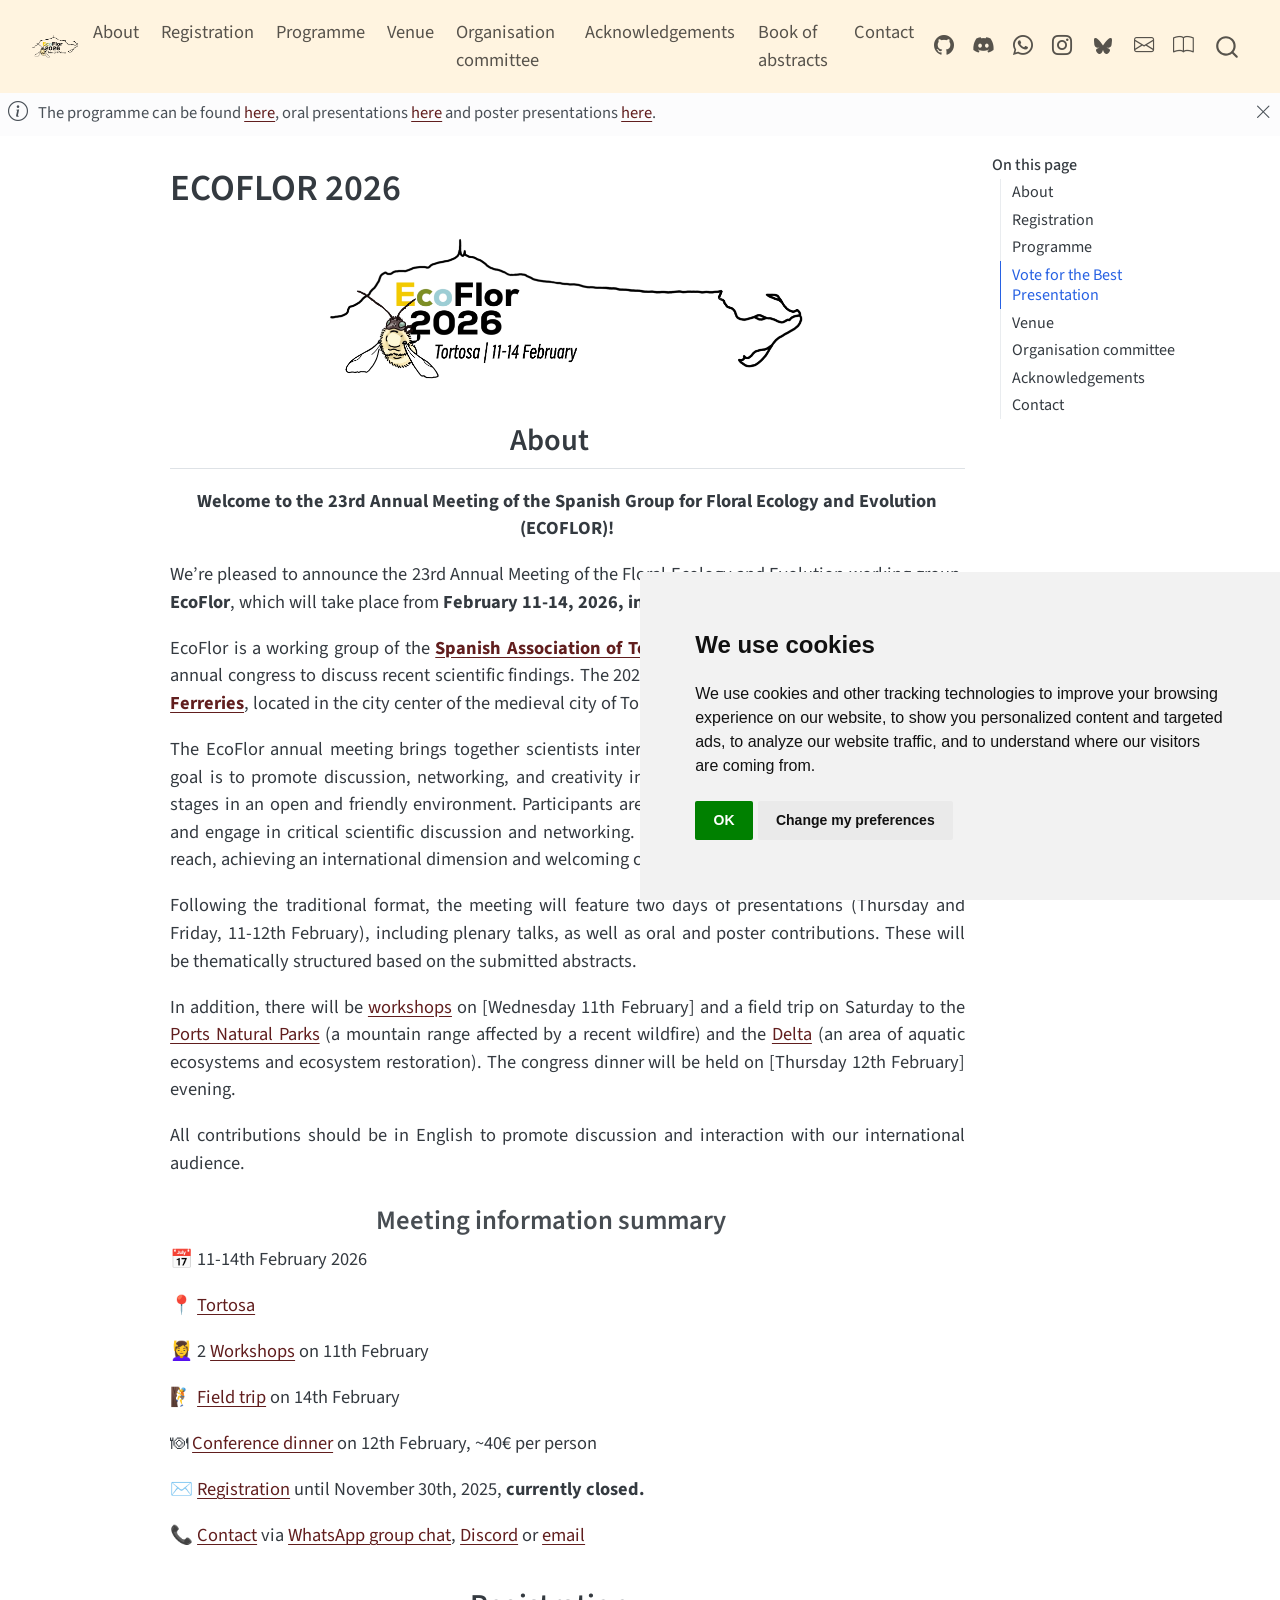
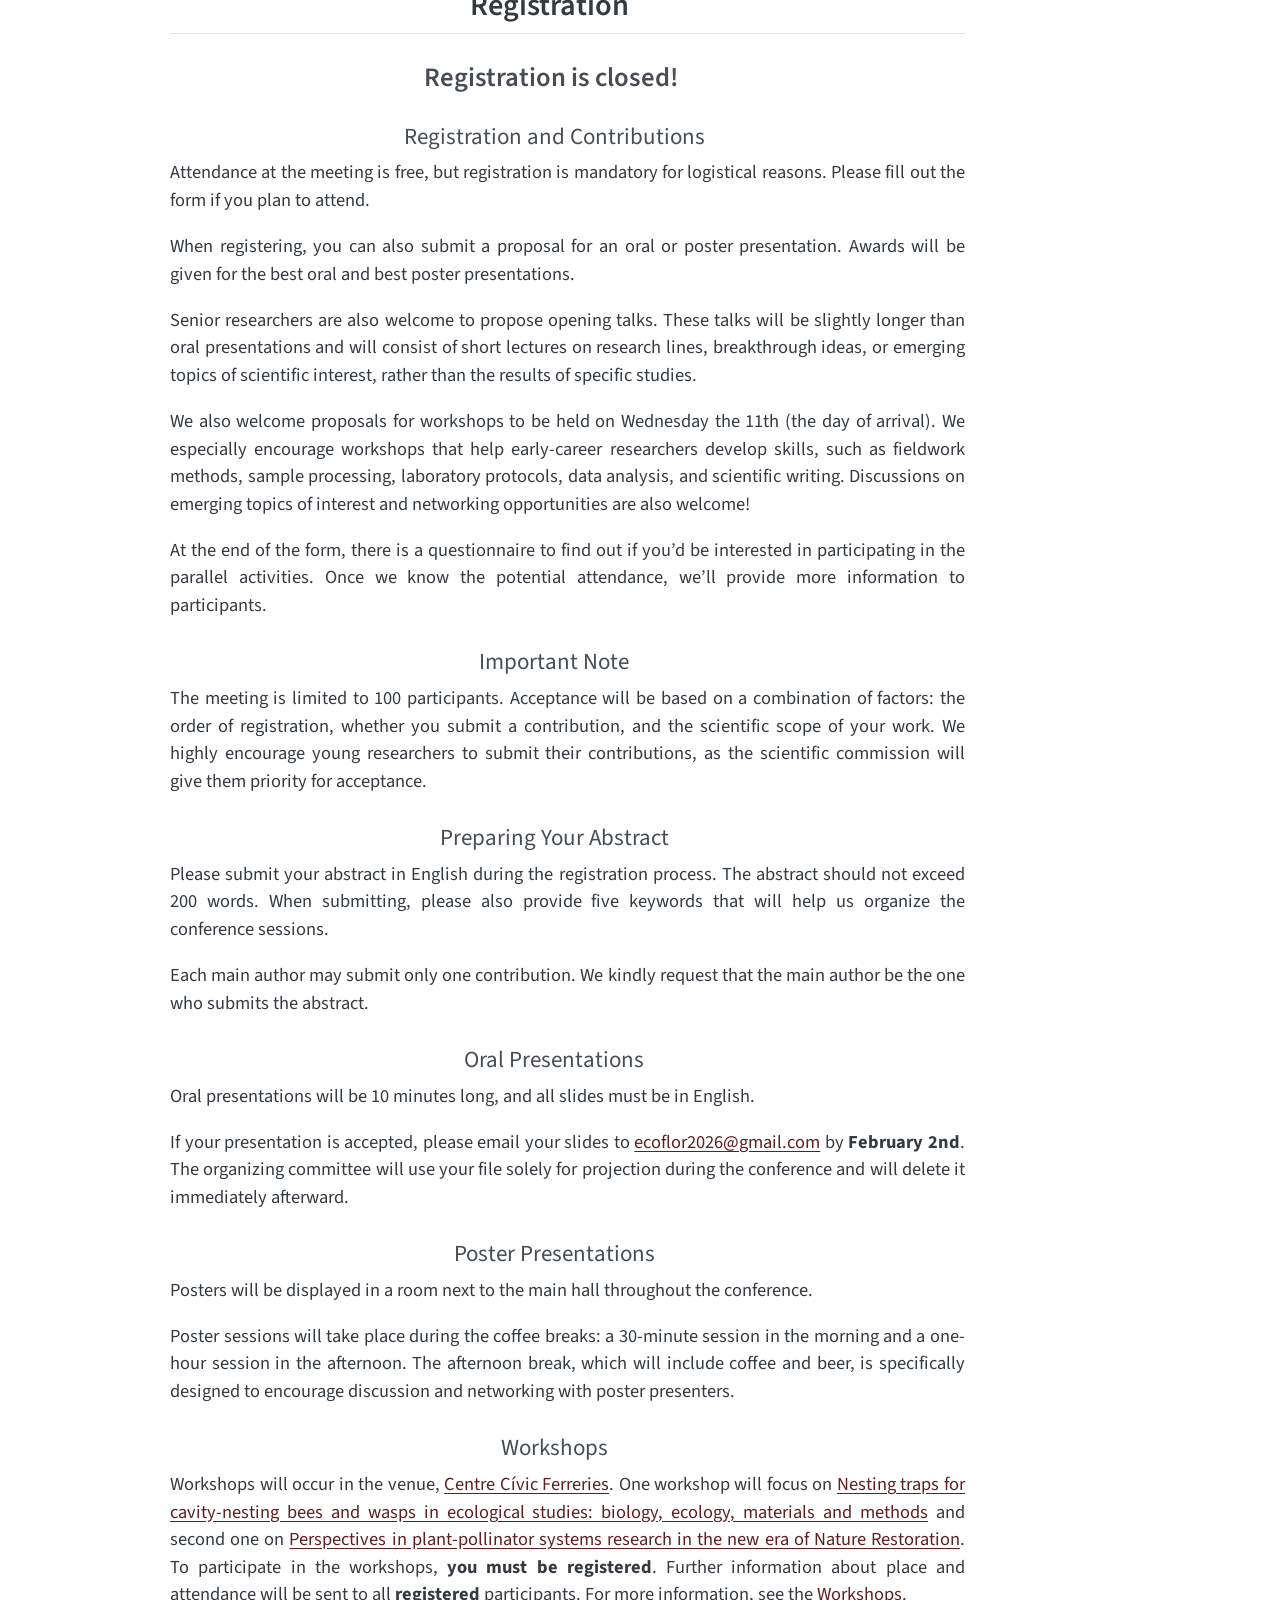
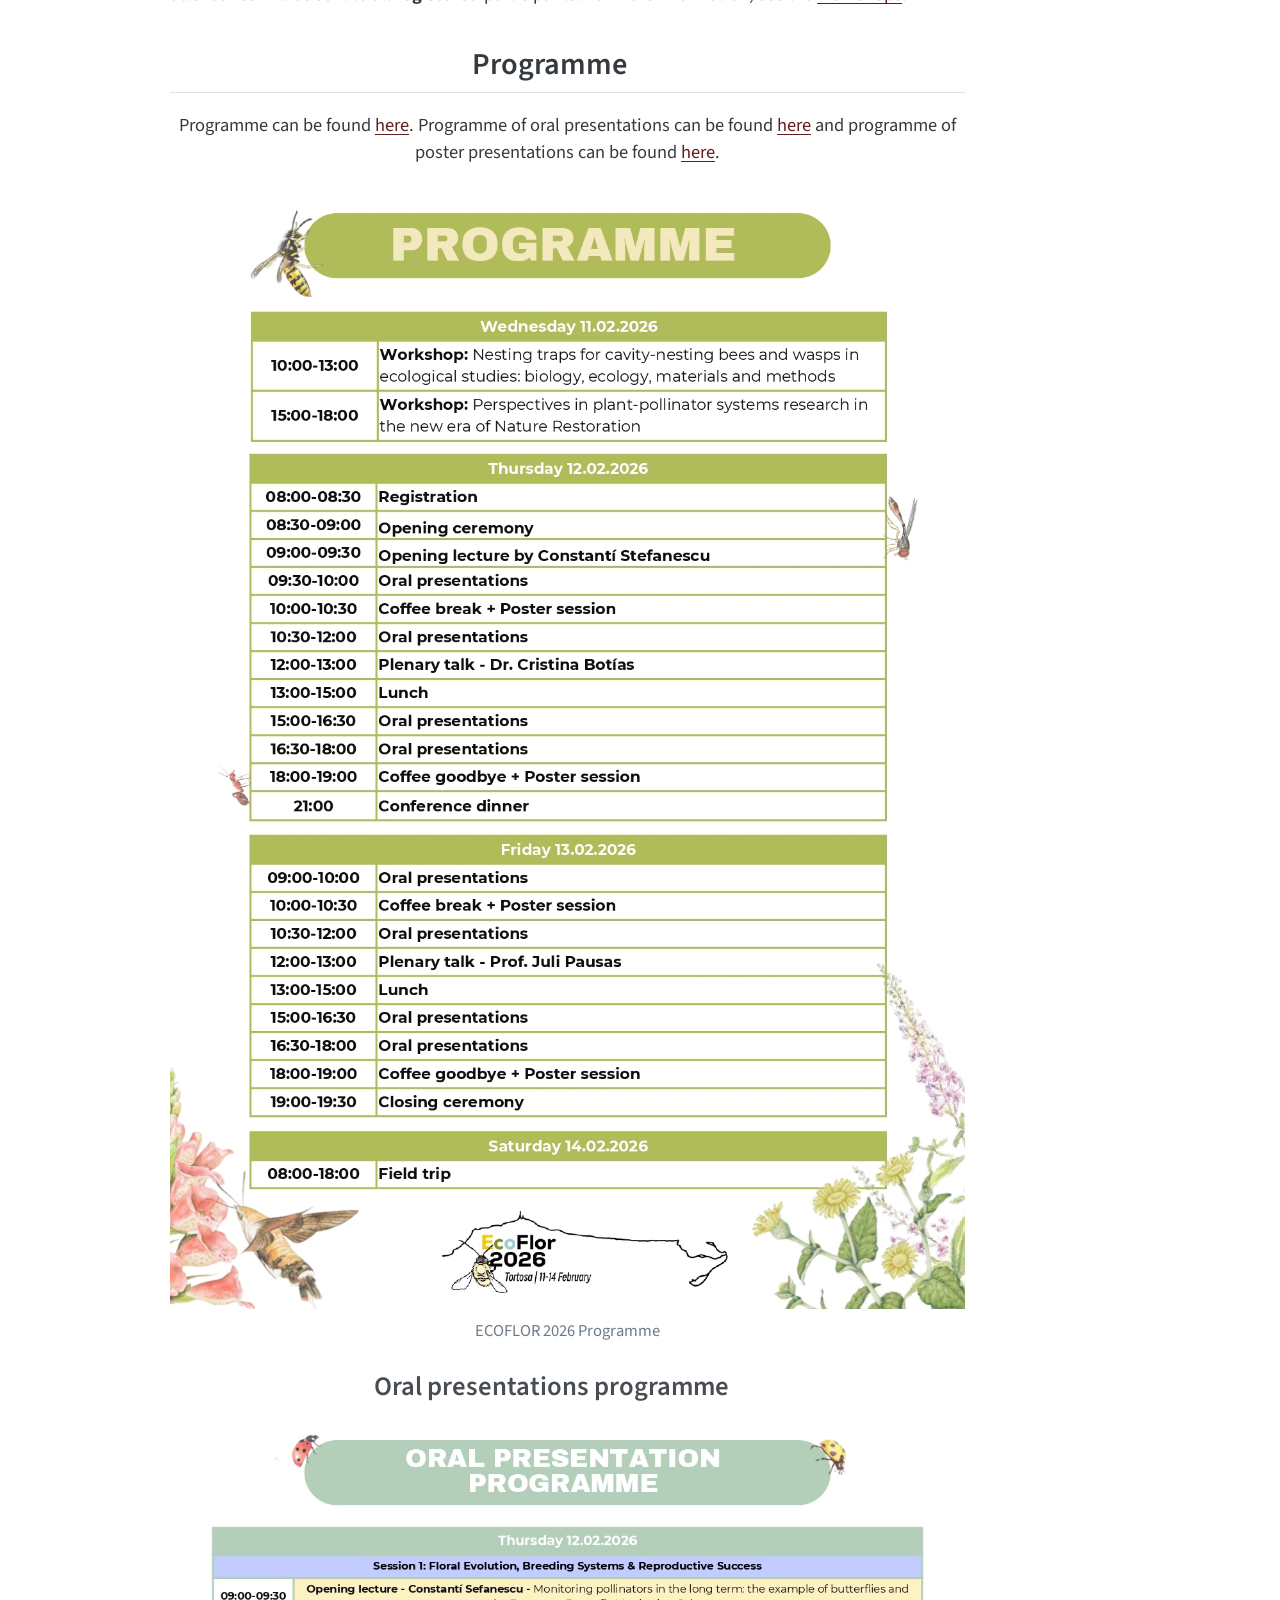
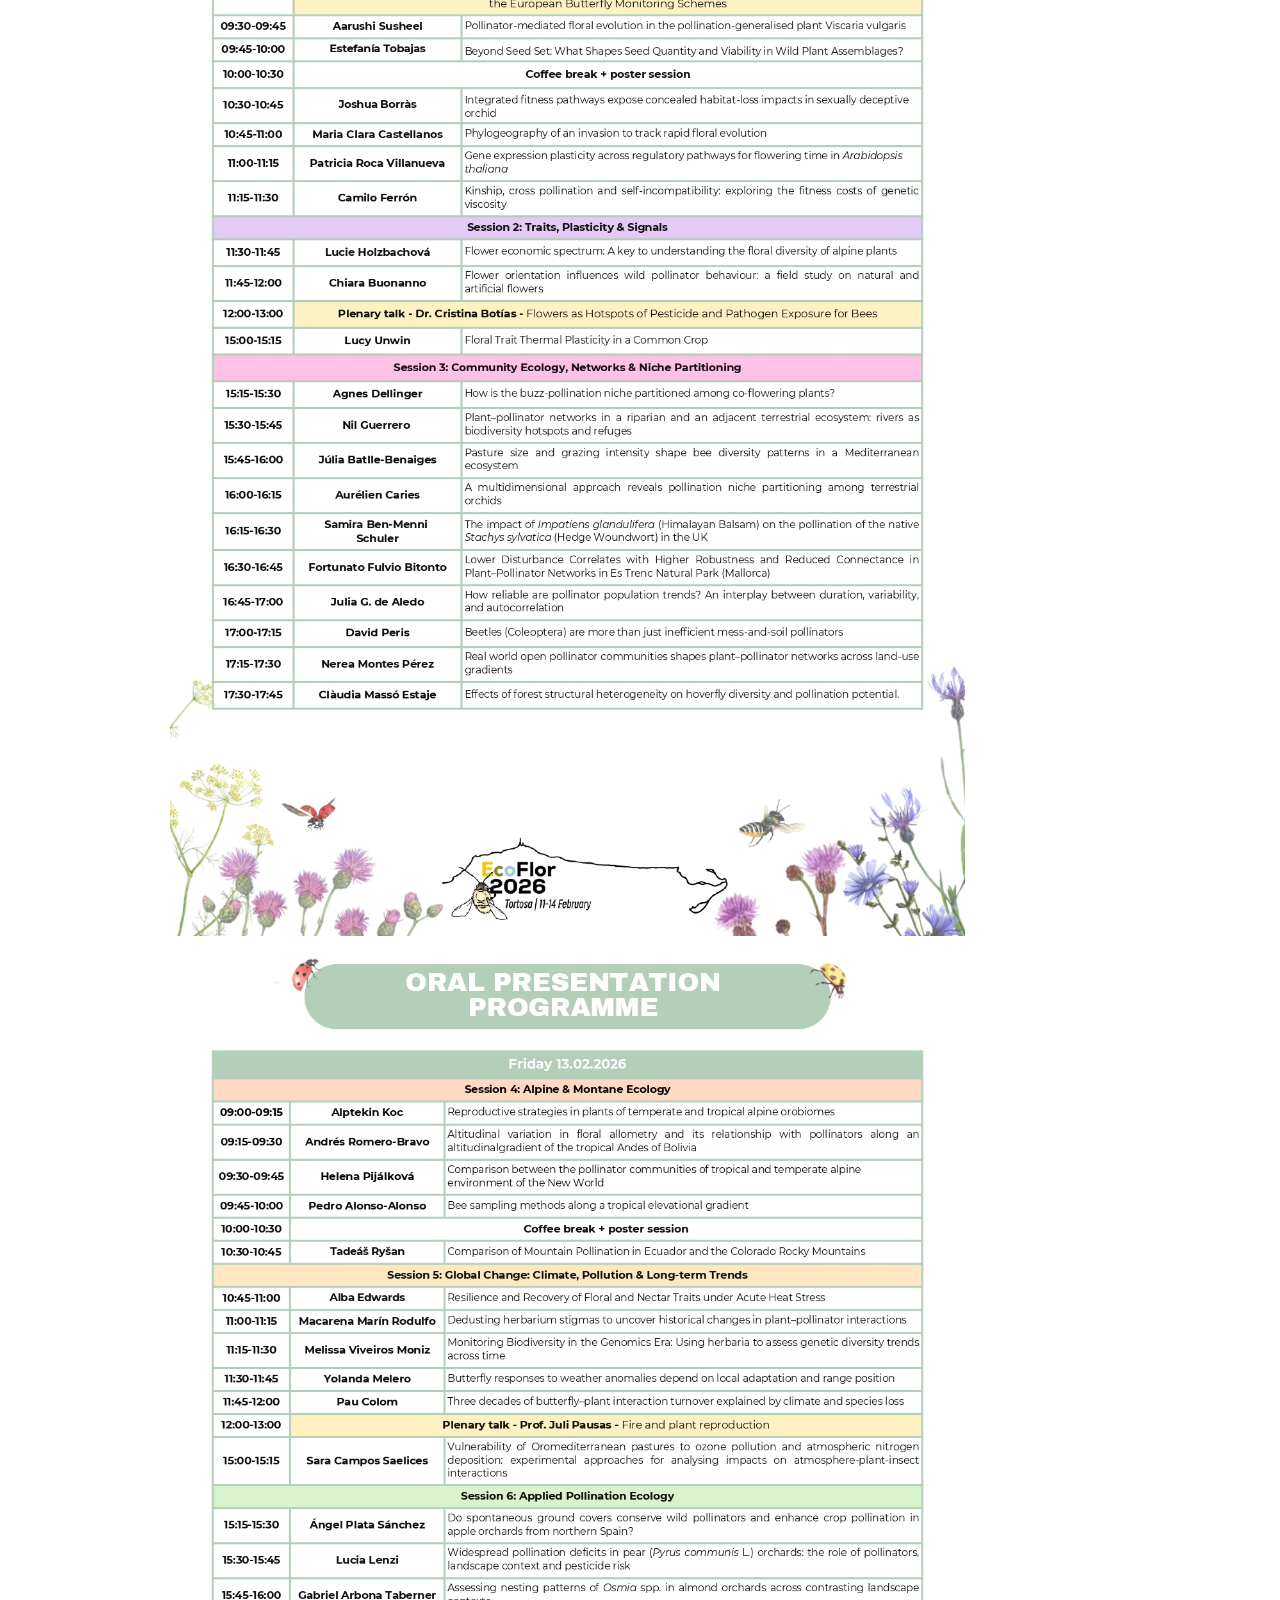
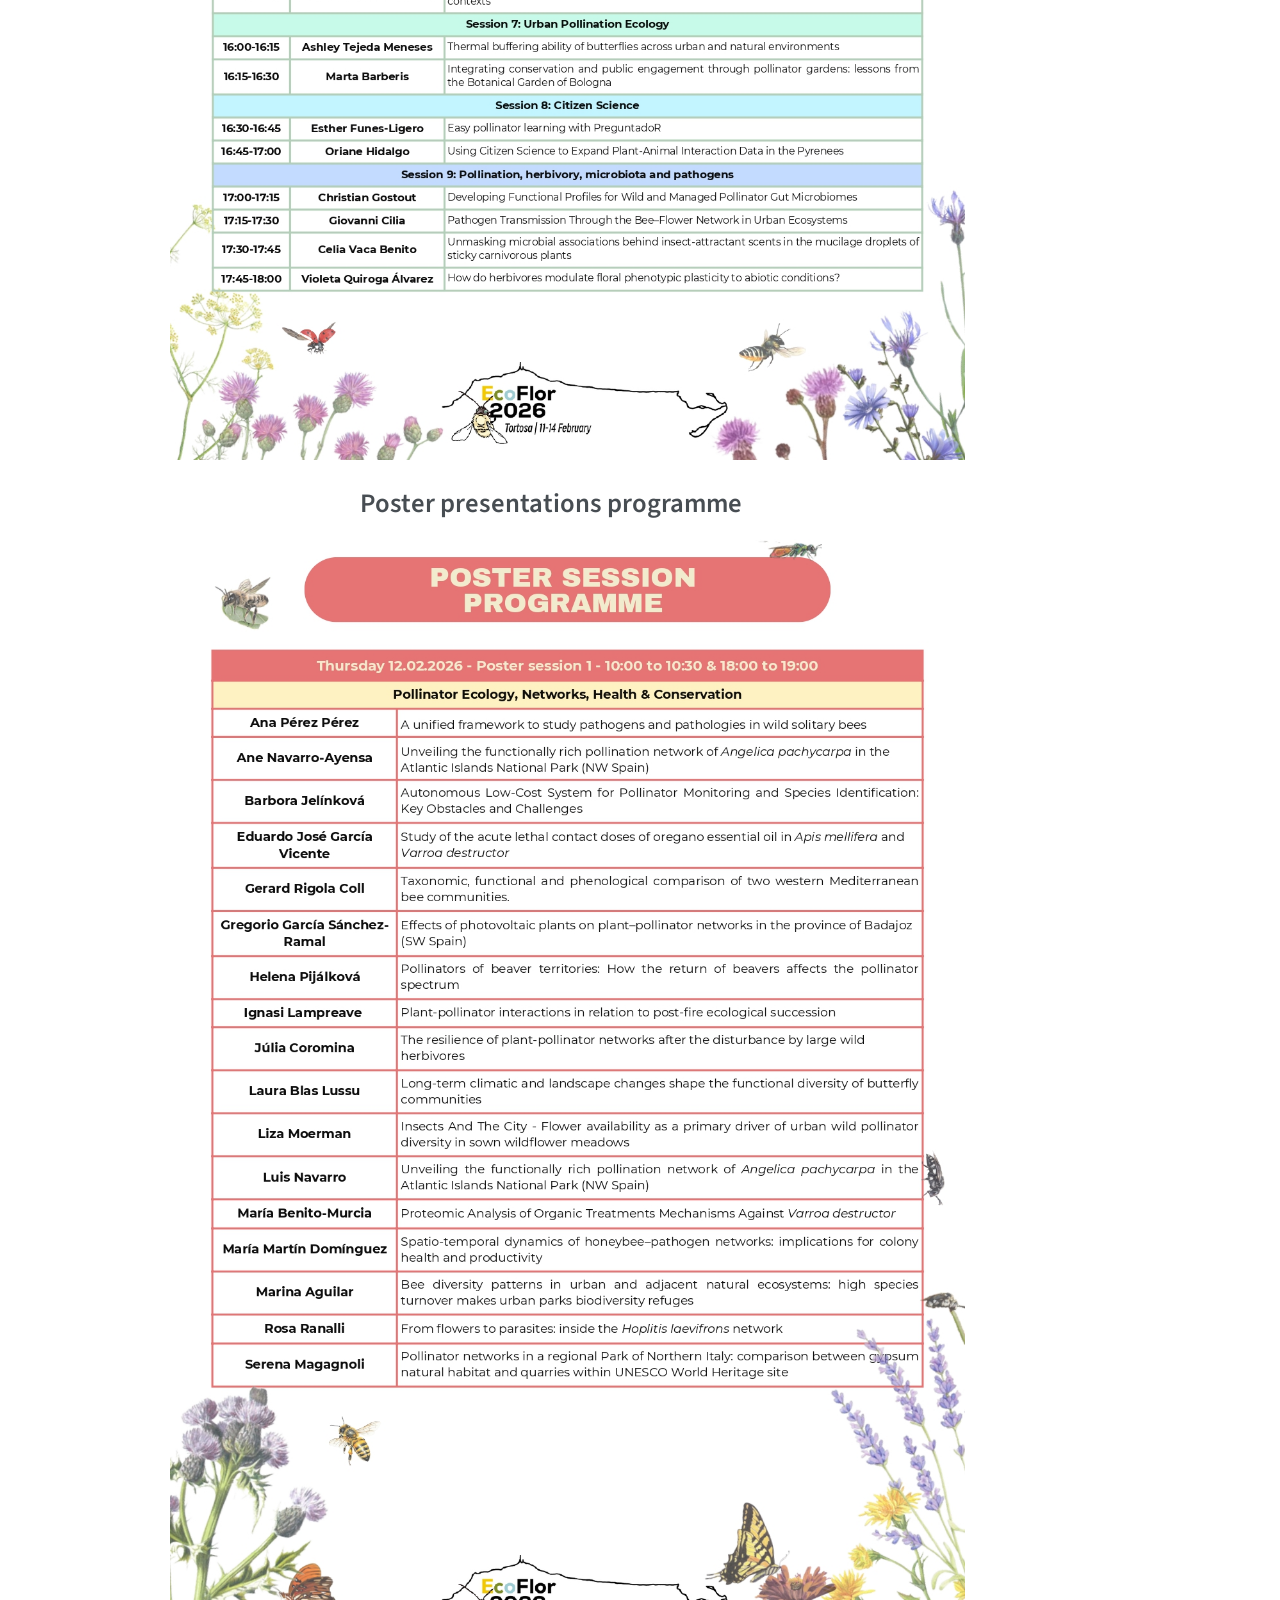
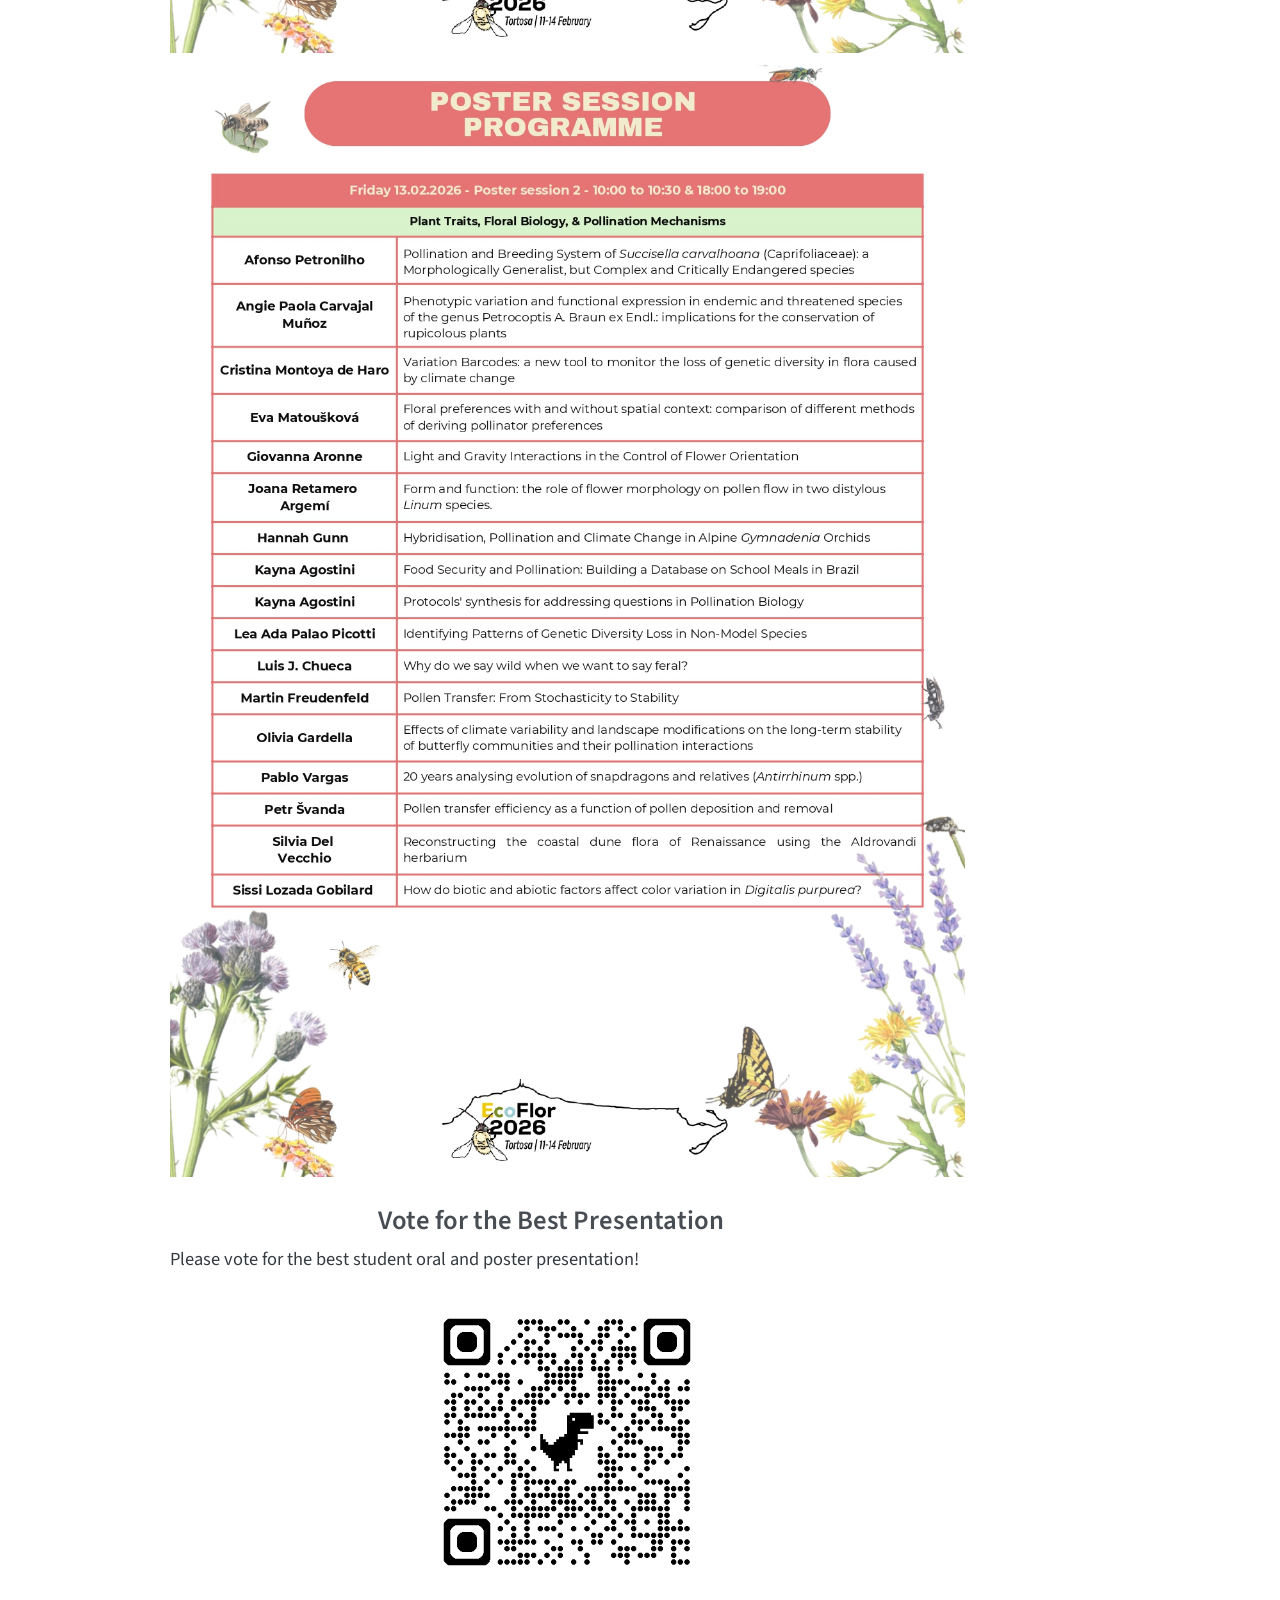
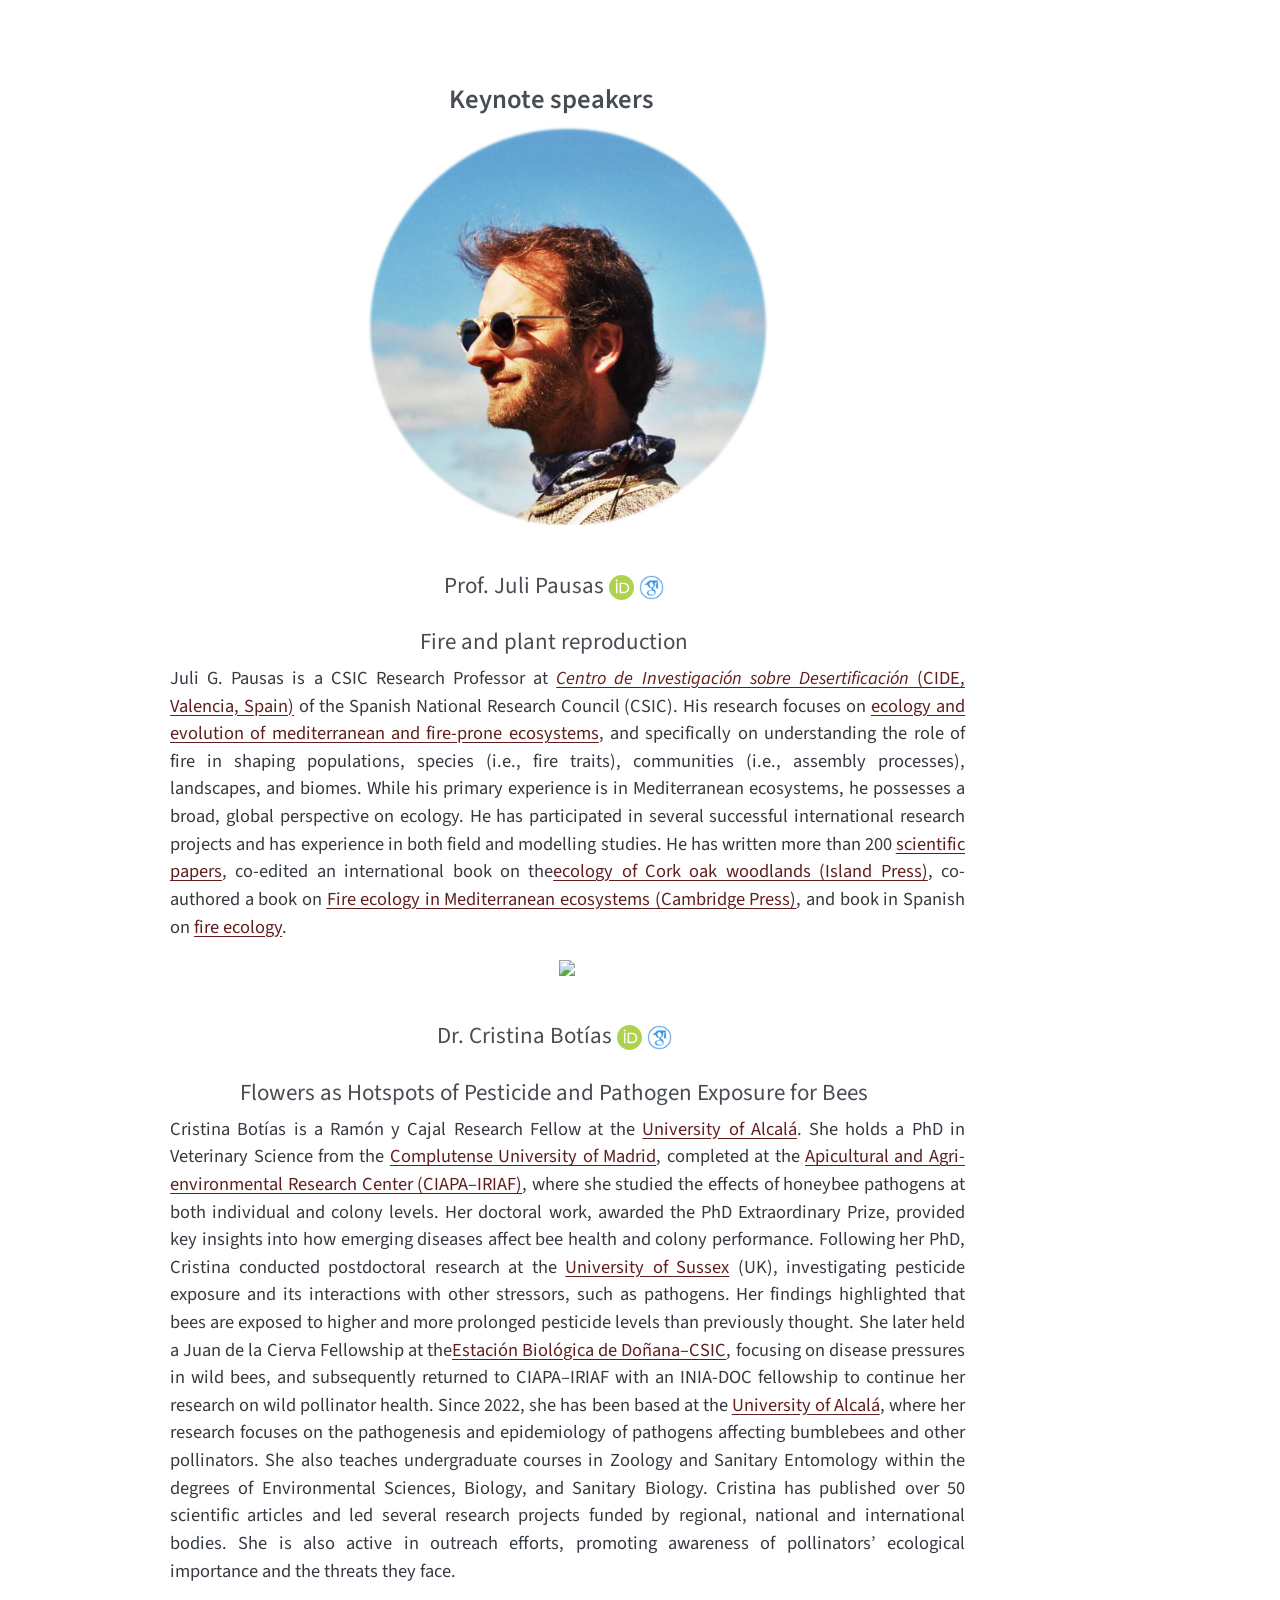
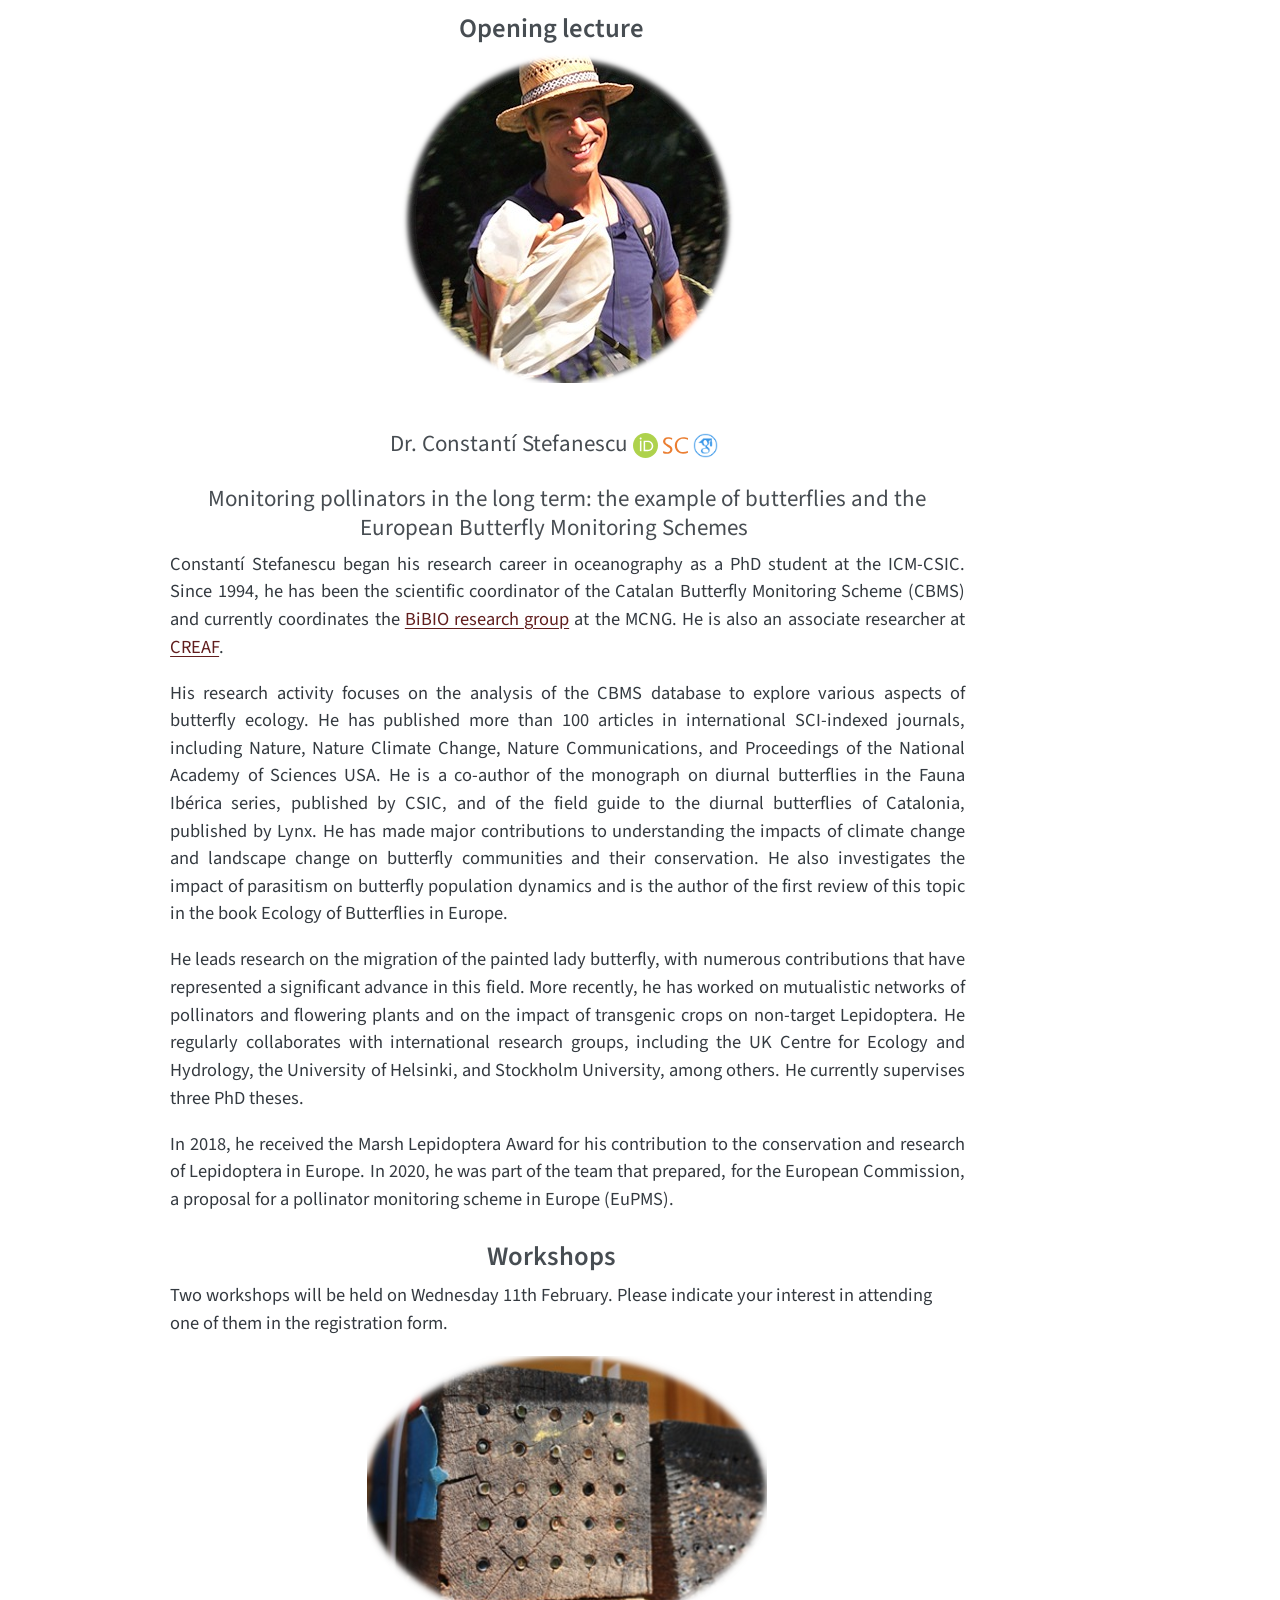
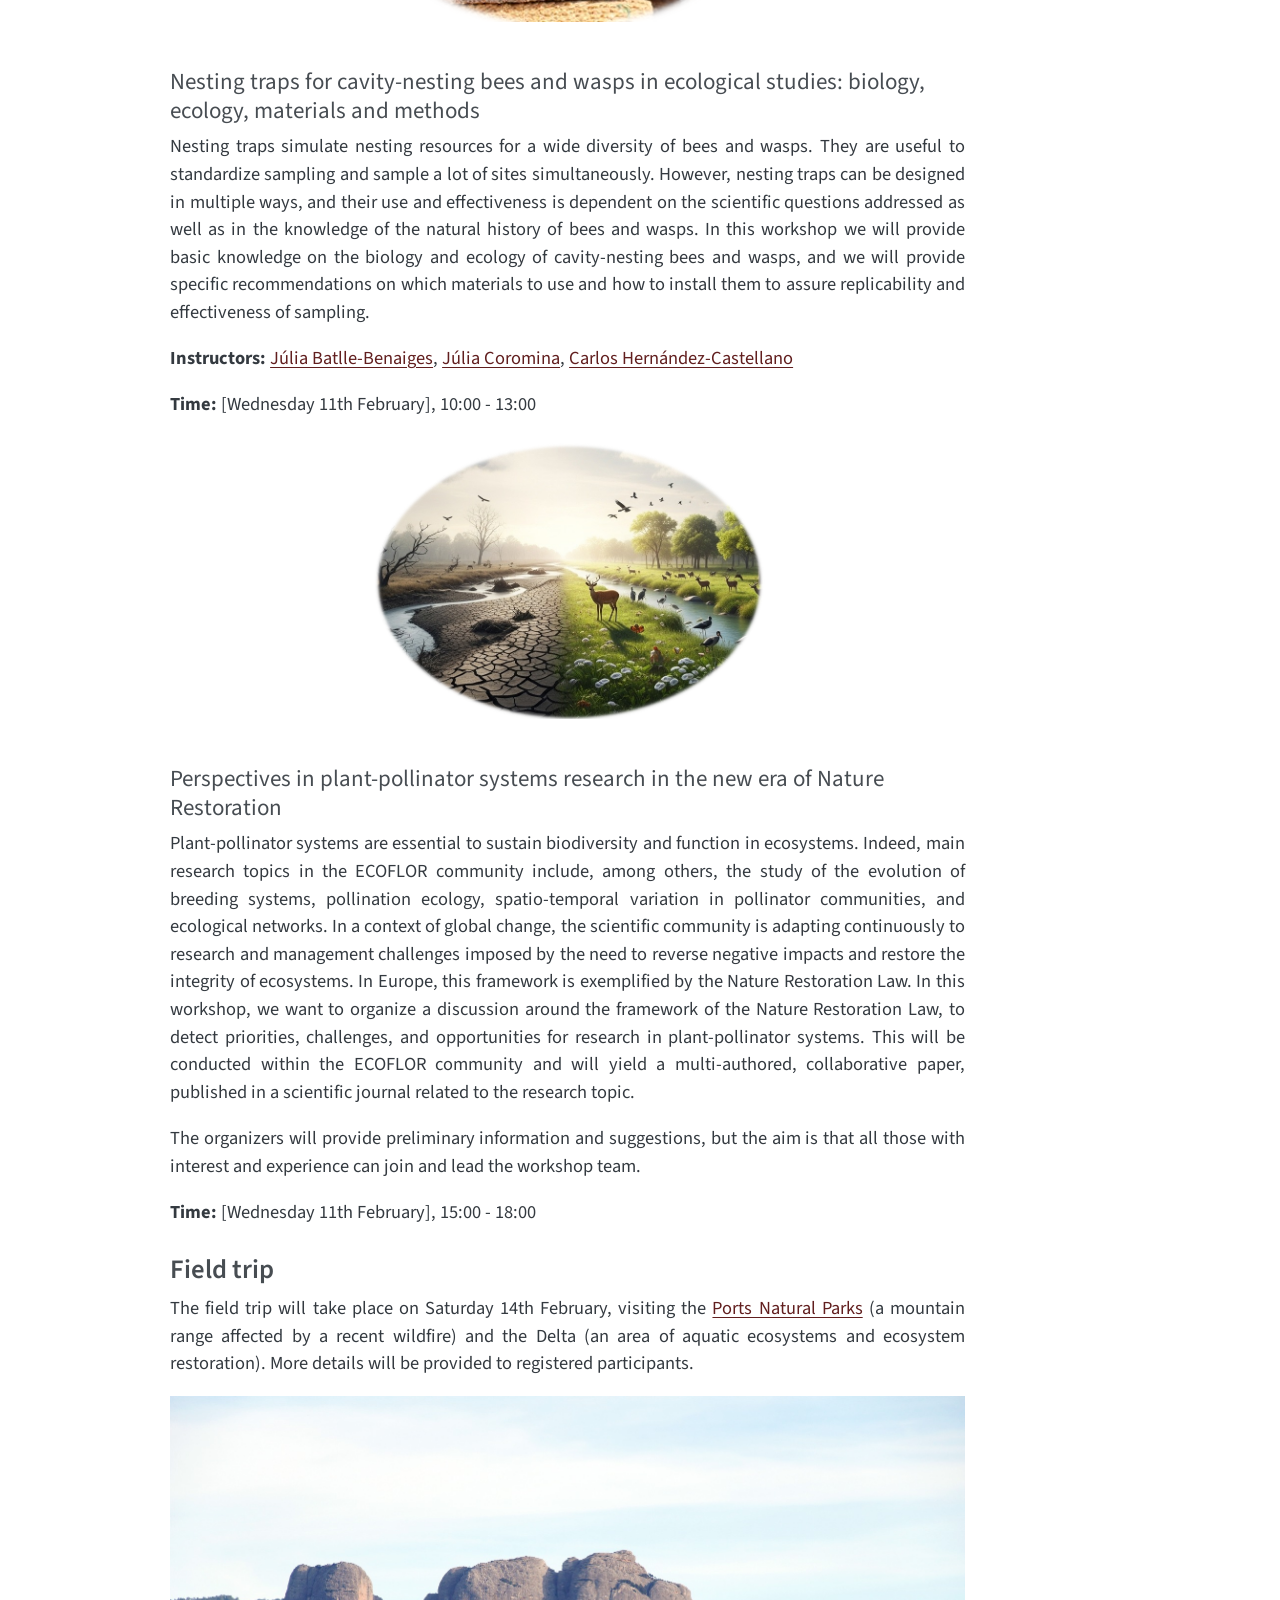
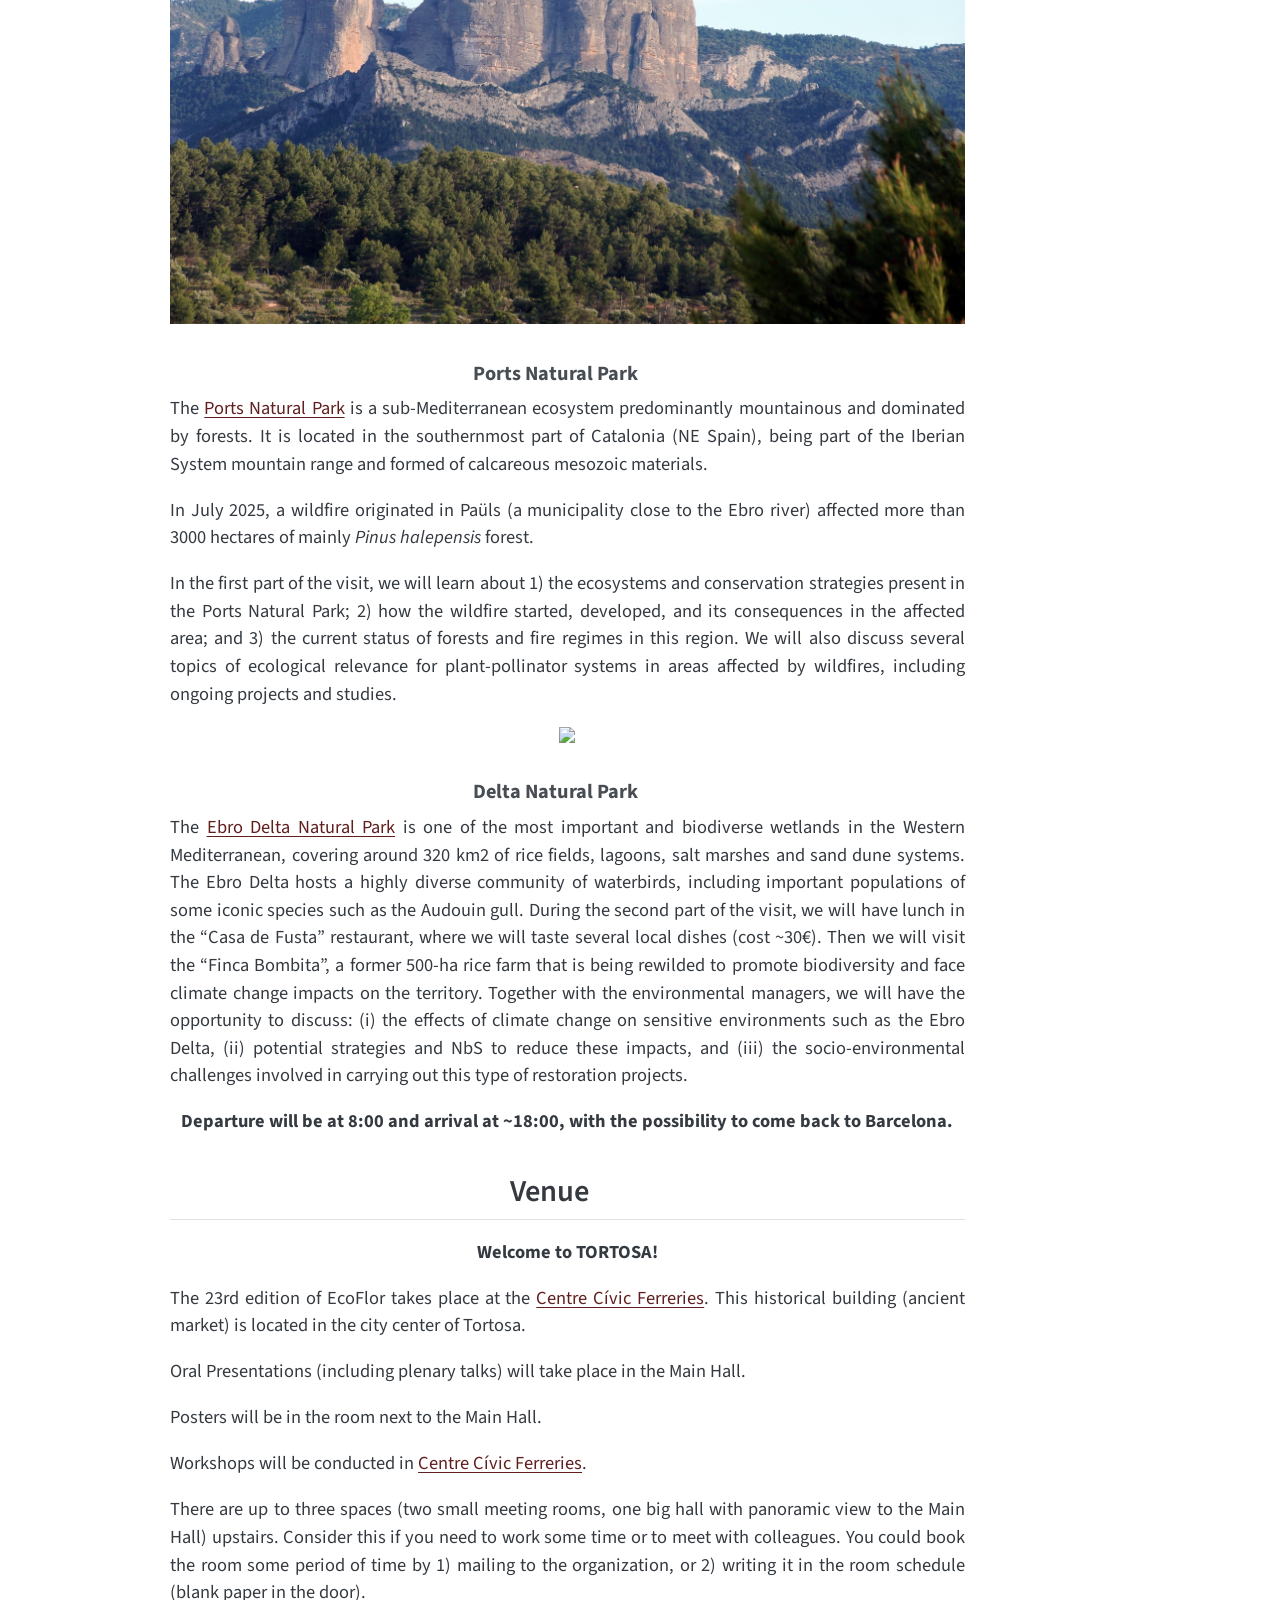
==== commit 5aeadc07: "docs: Update program to V4, revise abstract title, and correct author affiliation." ====
--- a/docs/index.html
+++ b/docs/index.html
@@ -186,8 +186,8 @@
 </div>
       </div> <!-- /container-fluid -->
     </nav>
-  <div id="quarto-announcement" data-announcement-id="e64bccabc21f69ee711206eb8ab4bff6" class="alert alert-light hidden"><i class="bi bi-info-circle quarto-announcement-icon"></i><div class="quarto-announcement-content">
-<p>The programme can be found <a href="documents/ECOFLOR2026_programme_V3.pdf">here</a>, oral presentations <a href="documents/ECOFLOR2026_OP_programme_v10.pdf">here</a> and poster presentations <a href="documents/ECOFLOR2026_PS_programme_v6.pdf">here</a>.</p>
+  <div id="quarto-announcement" data-announcement-id="303fe94403dd8b71899ef0fda741dc6f" class="alert alert-light hidden"><i class="bi bi-info-circle quarto-announcement-icon"></i><div class="quarto-announcement-content">
+<p>The programme can be found <a href="documents/ECOFLOR2026_programme_v4.pdf">here</a>, oral presentations <a href="documents/ECOFLOR2026_OP_programme_v10.pdf">here</a> and poster presentations <a href="documents/ECOFLOR2026_PS_programme_v6.pdf">here</a>.</p>
 </div><i class="bi bi-x-lg quarto-announcement-action"></i></div>
 </header>
 <!-- content -->
@@ -315,10 +315,10 @@
 </div>
 <section id="programme" class="level2" style="text-align: center;">
 <h2 style="text-align: center;" class="anchored" data-anchor-id="programme">Programme</h2>
-<p>Programme can be found <a href="documents/ECOFLOR2026_programme_V3.pdf">here</a>. Programme of oral presentations can be found <a href="documents/ECOFLOR2026_OP_programme_v10.pdf">here</a> and programme of poster presentations can be found <a href="documents/ECOFLOR2026_PS_programme_v6.pdf">here</a>.</p>
-<div class="quarto-figure quarto-figure-center">
-<figure class="figure">
-<p><img src="documents/jpg/ECOFLOR2026_programme_V3/ECOFLOR2026_programme_V3_page-0001.jpg" class="img-fluid figure-img" style="width:100.0%"></p>
+<p>Programme can be found <a href="documents/ECOFLOR2026_programme_v4.pdf">here</a>. Programme of oral presentations can be found <a href="documents/ECOFLOR2026_OP_programme_v10.pdf">here</a> and programme of poster presentations can be found <a href="documents/ECOFLOR2026_PS_programme_v6.pdf">here</a>.</p>
+<div class="quarto-figure quarto-figure-center">
+<figure class="figure">
+<p><img src="documents/jpg/ECOFLOR2026_programme_V4/ECOFLOR2026_programme_v4_page-0001.jpg" class="img-fluid figure-img" style="width:100.0%"></p>
 <figcaption>ECOFLOR 2026 Programme</figcaption>
 </figure>
 </div>
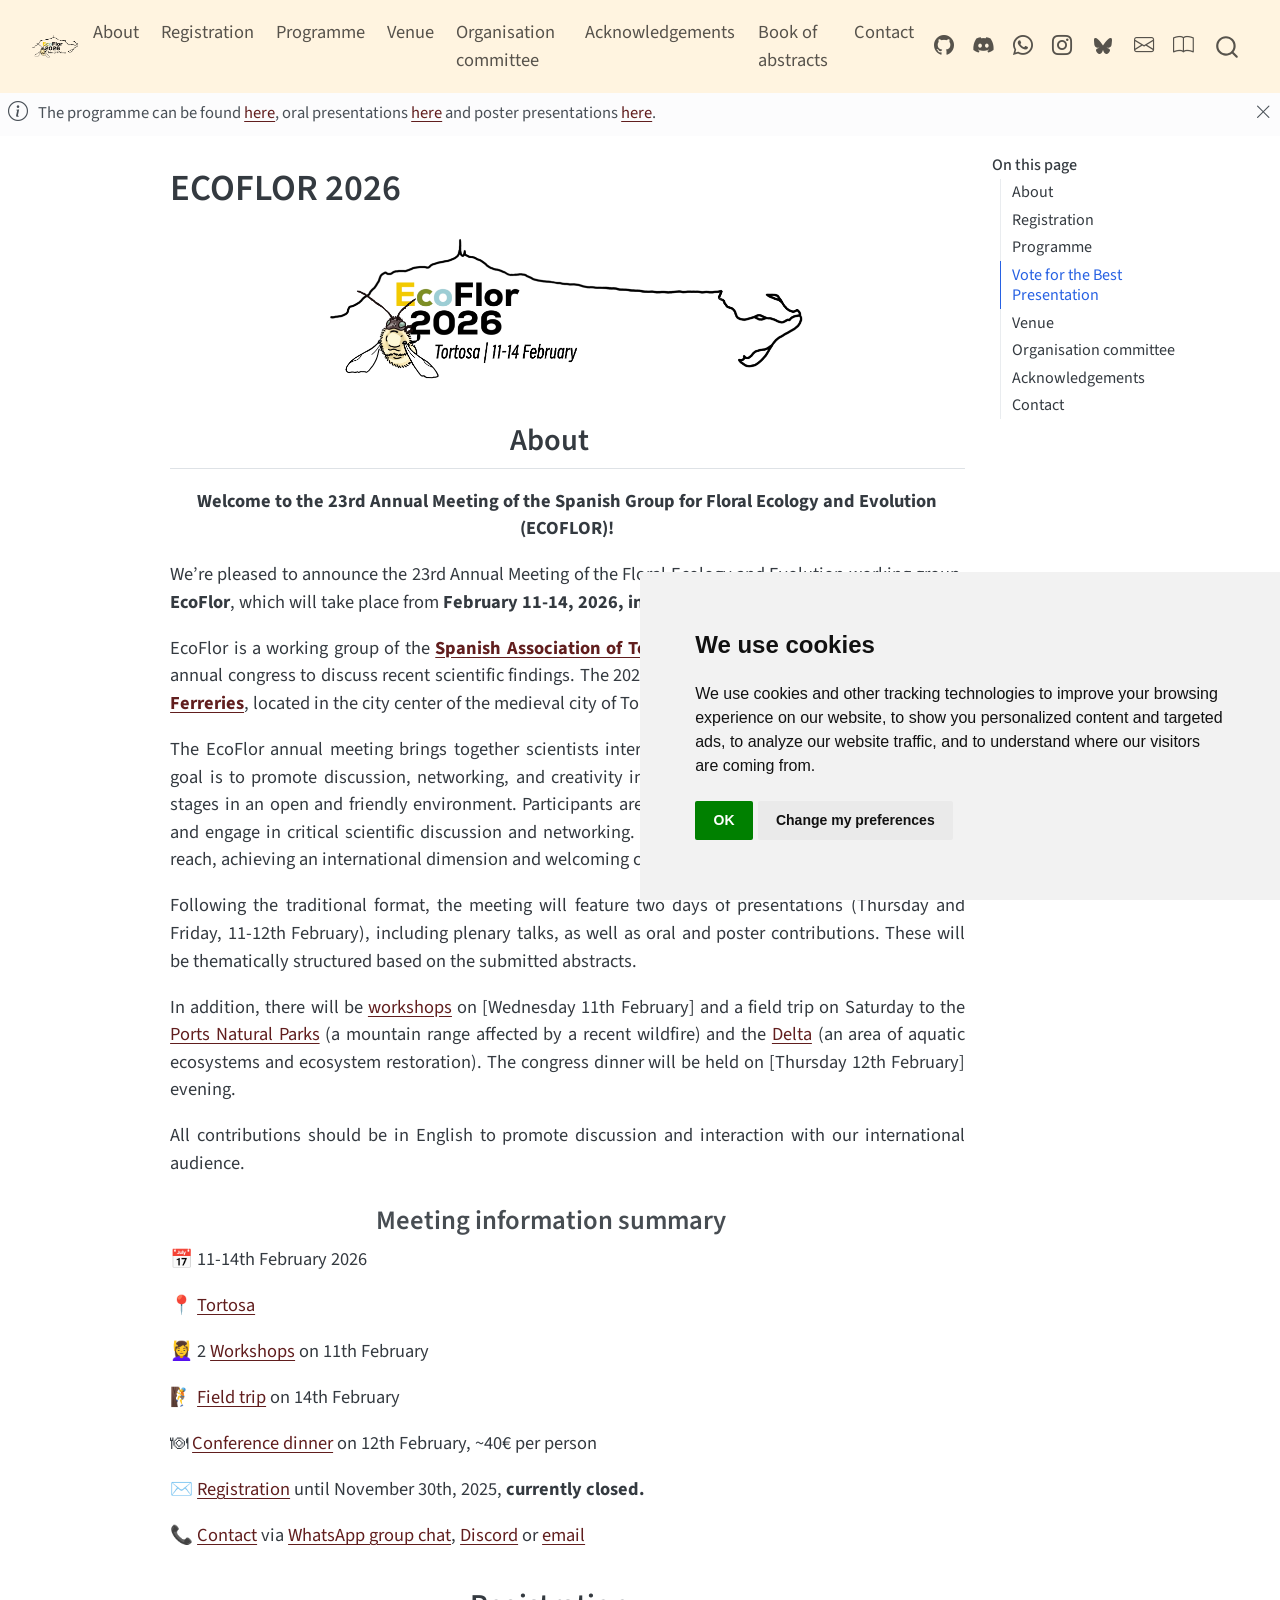
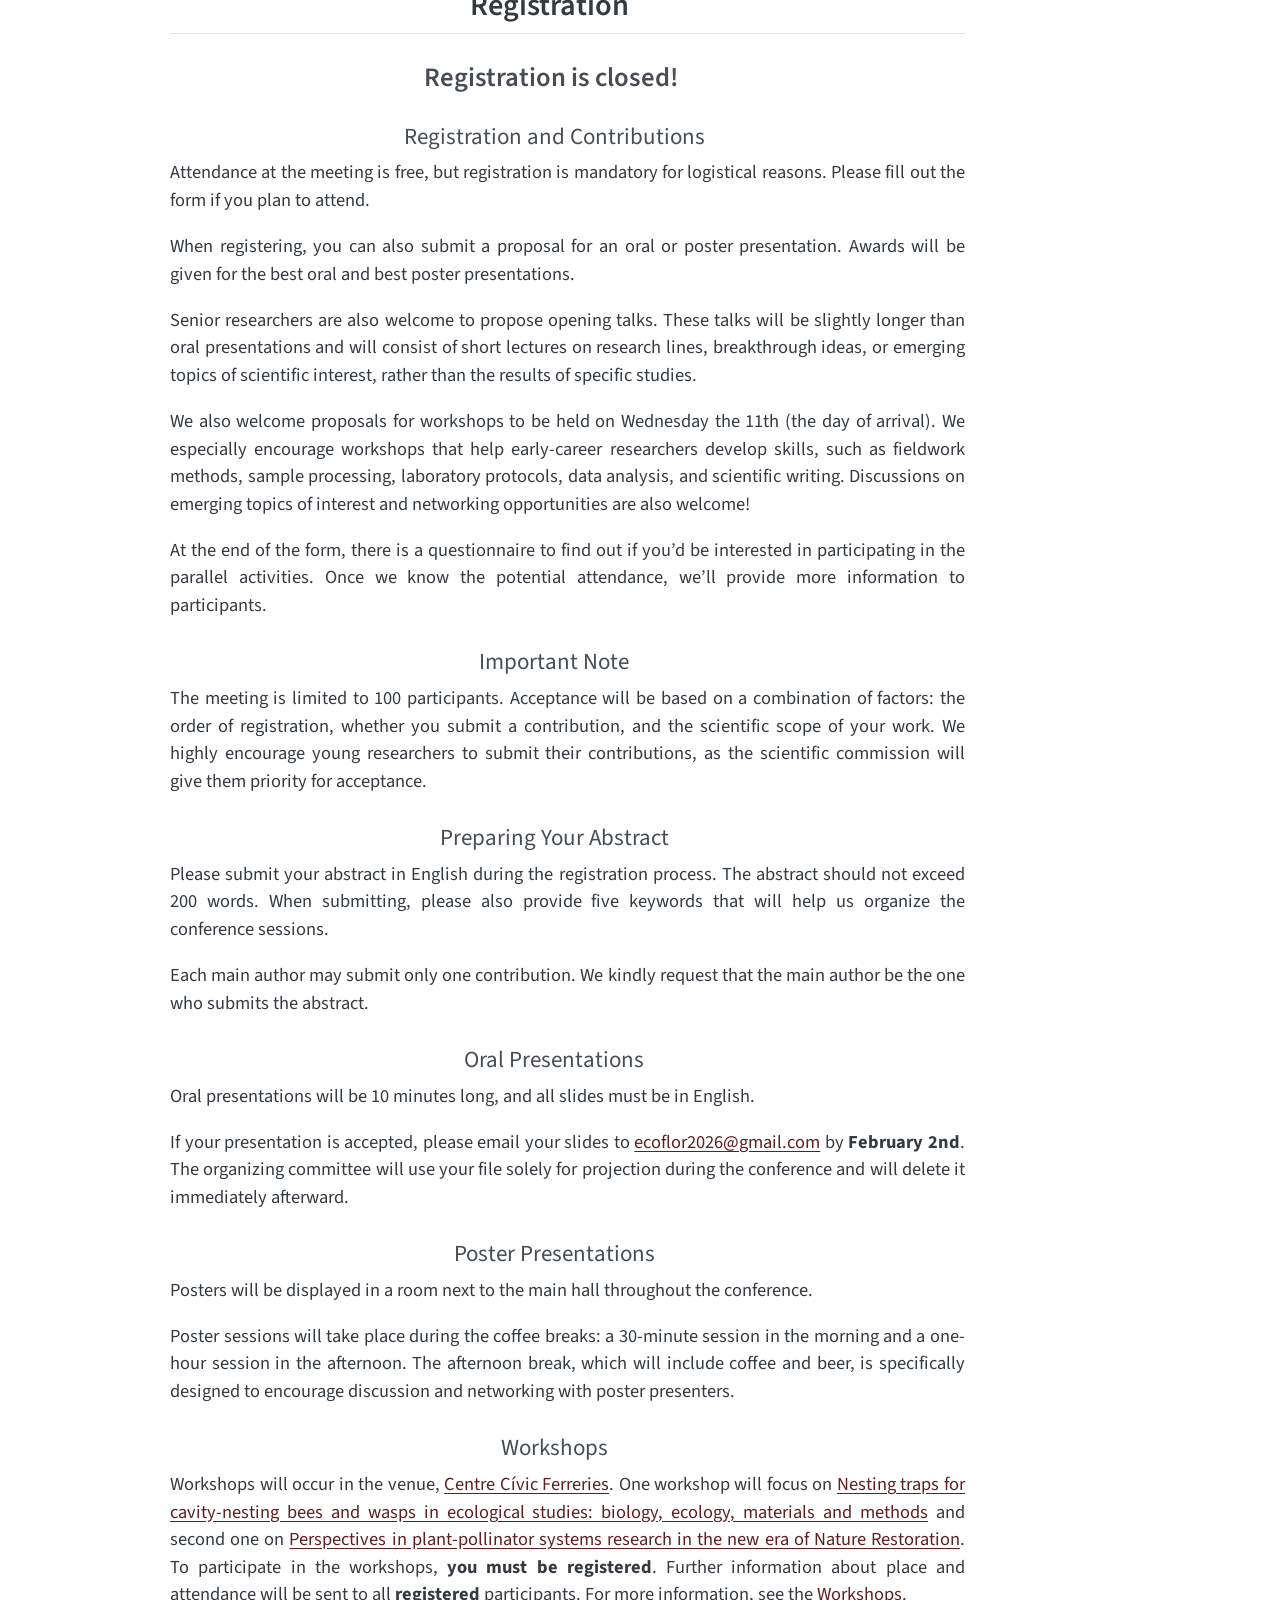
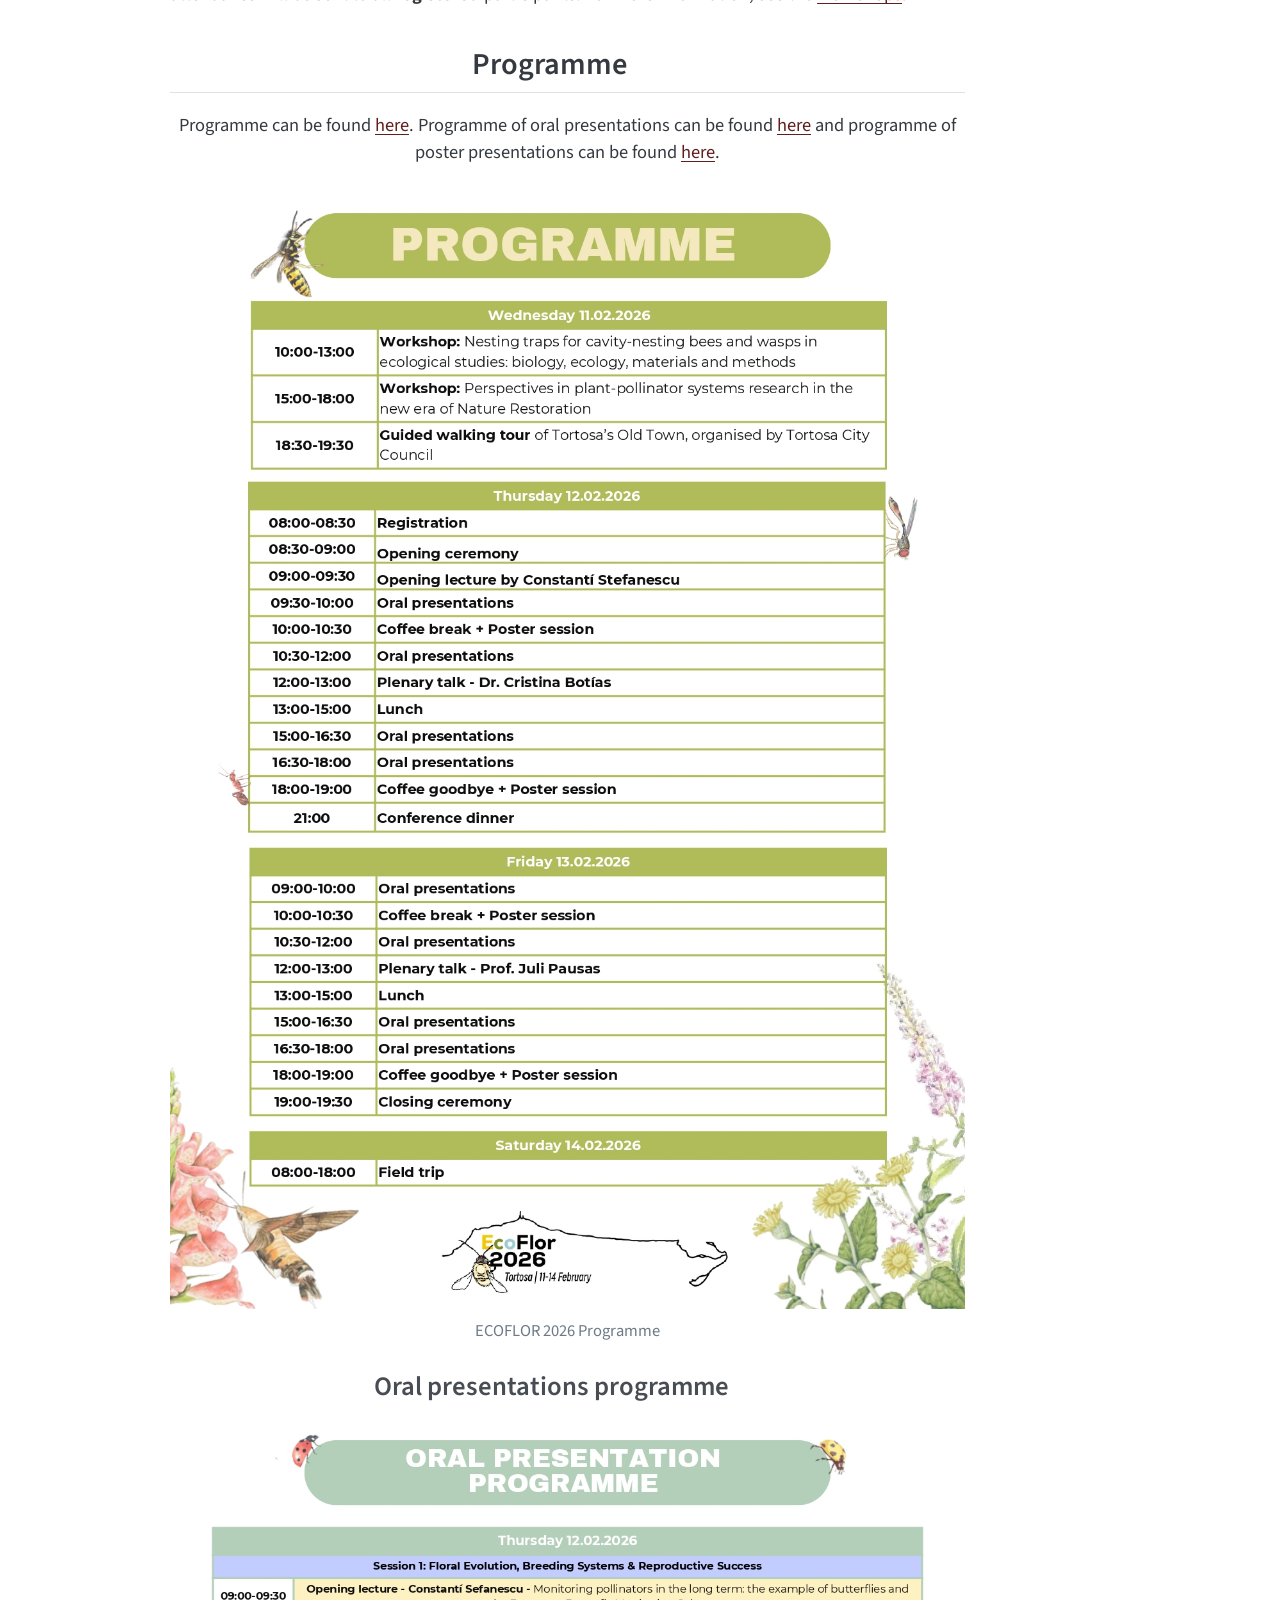
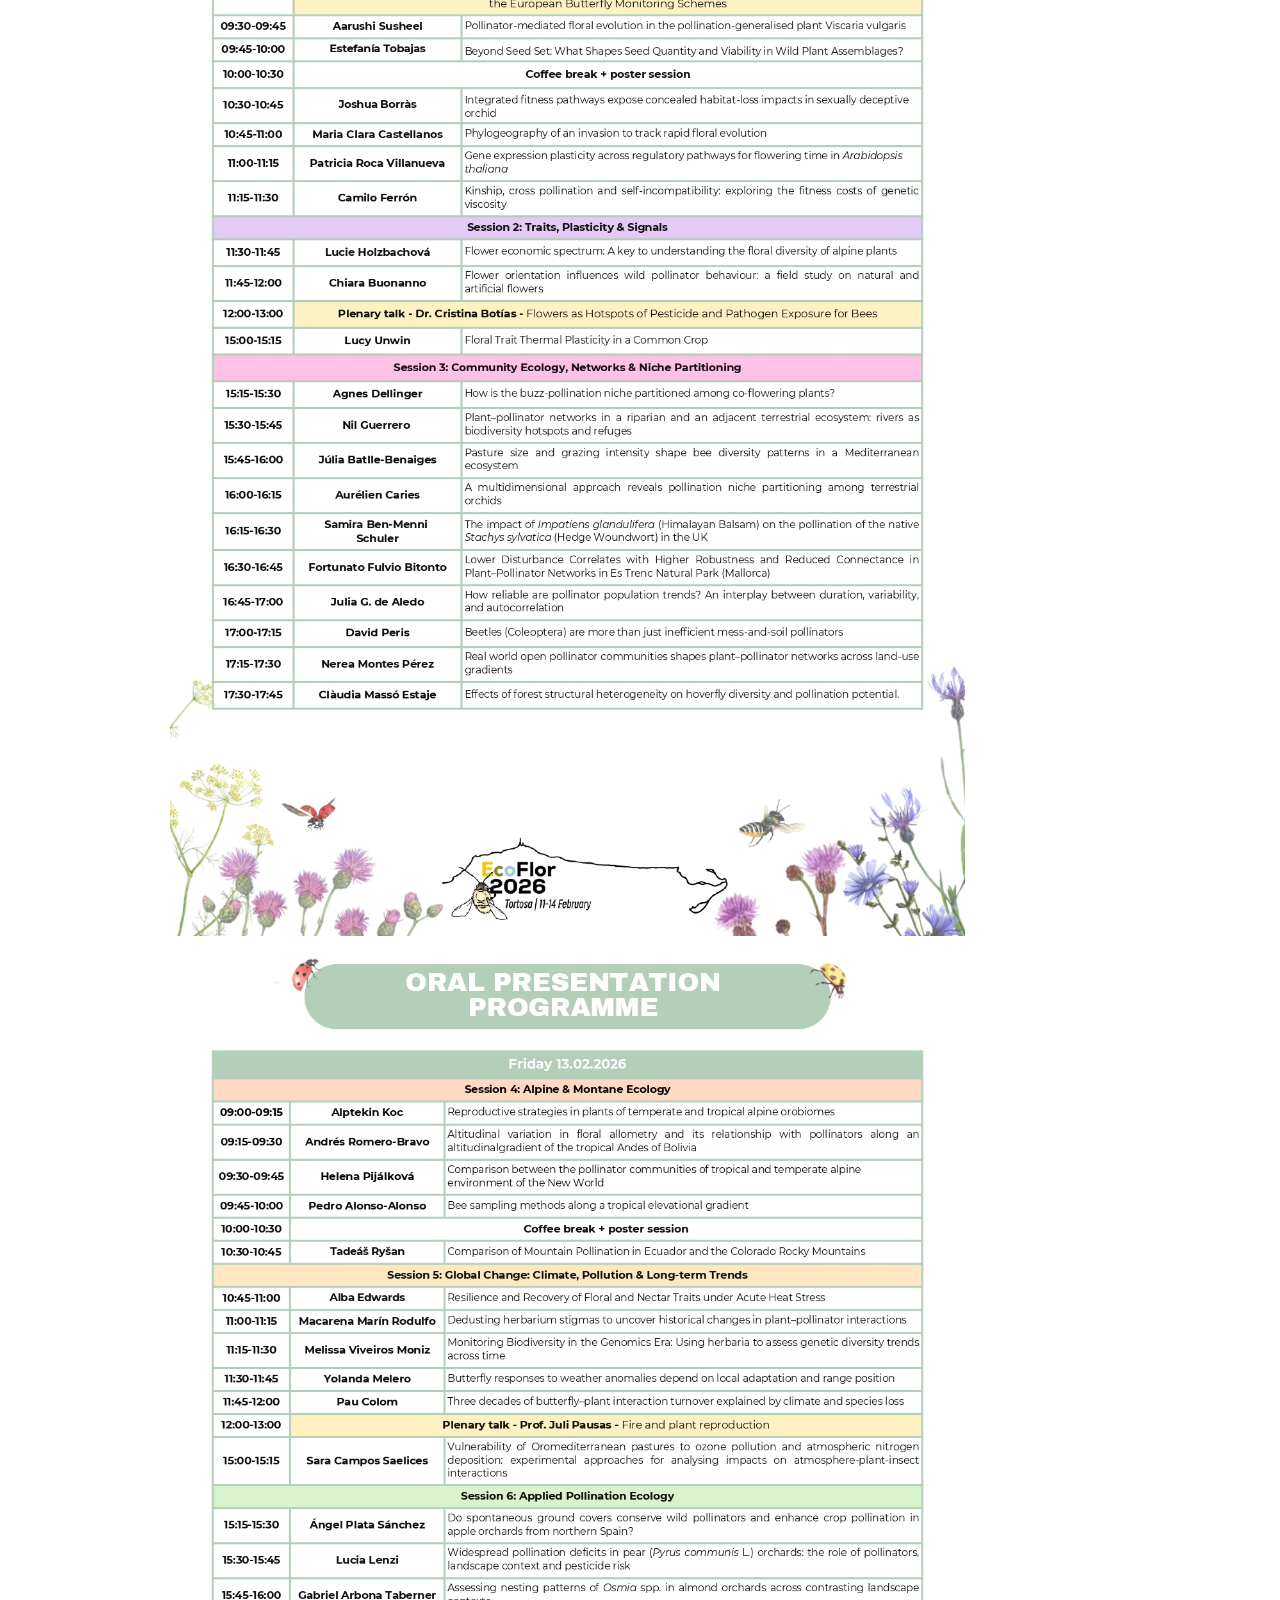
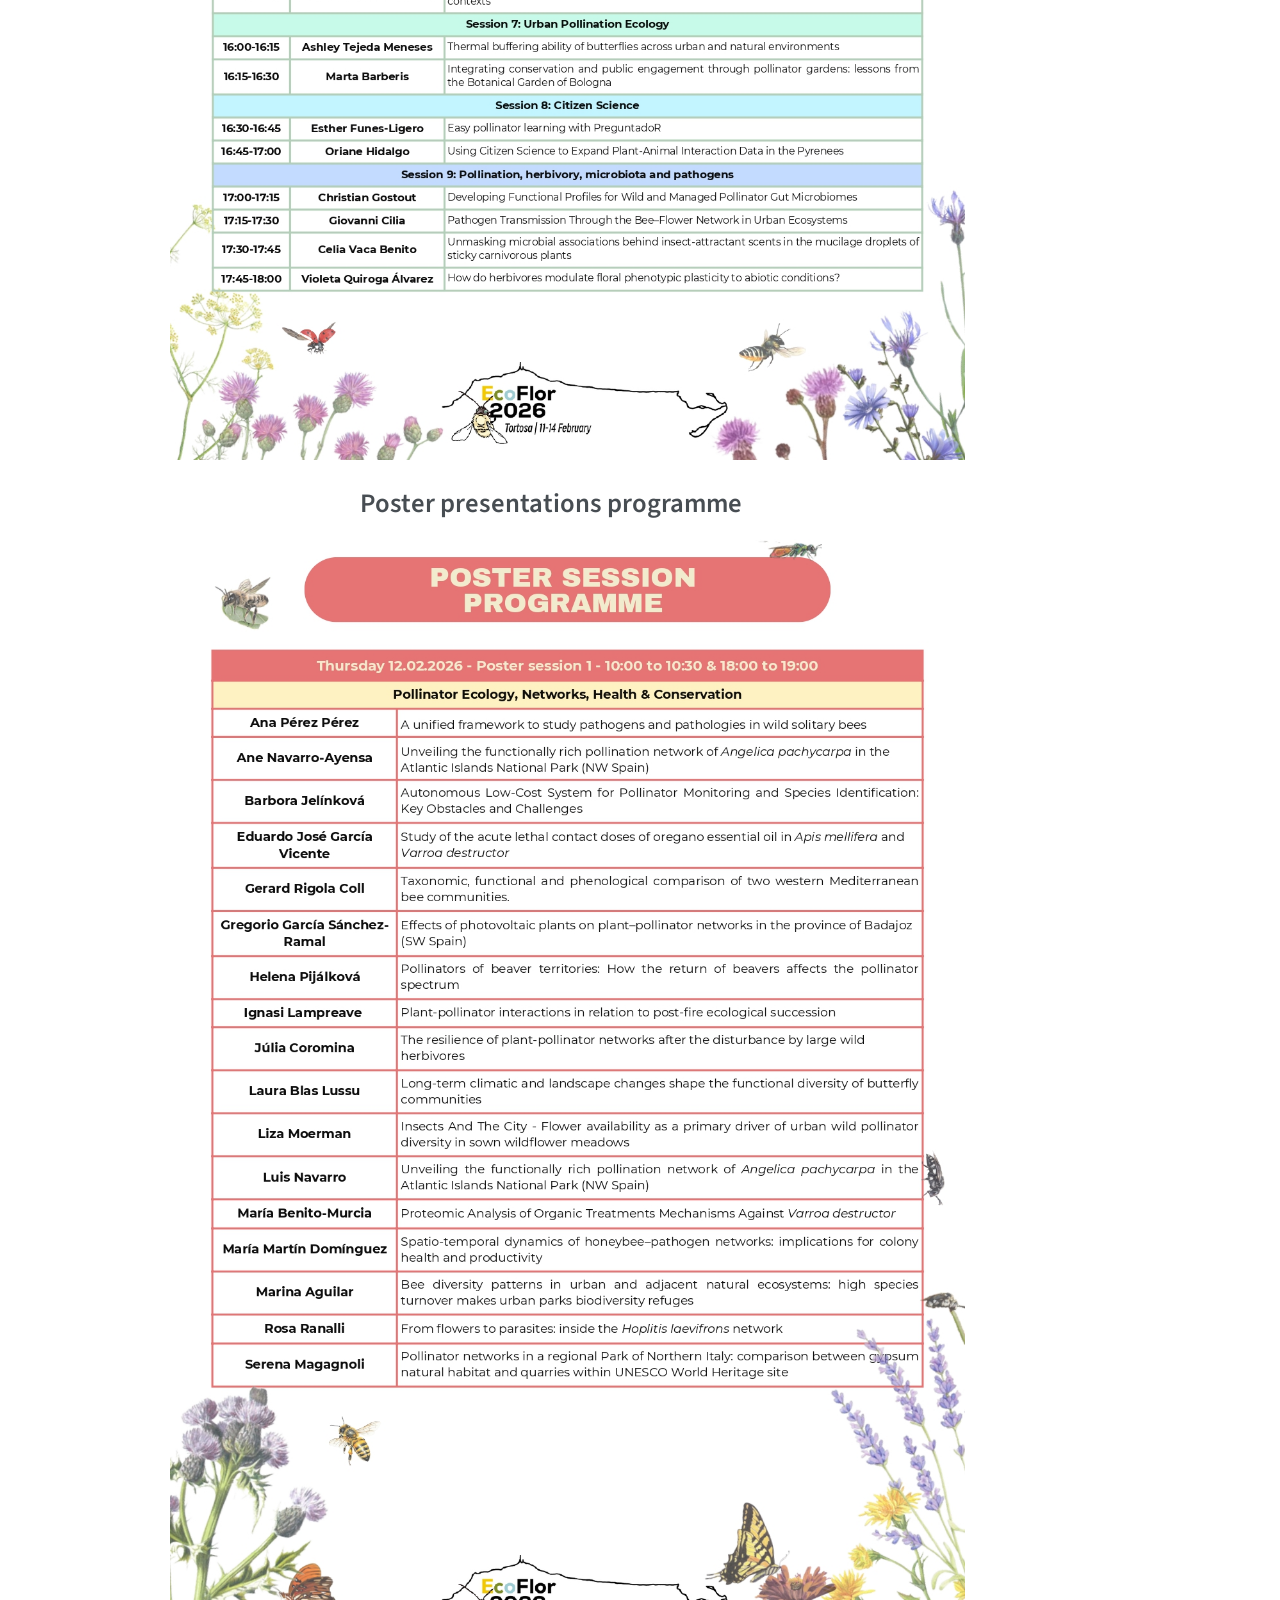
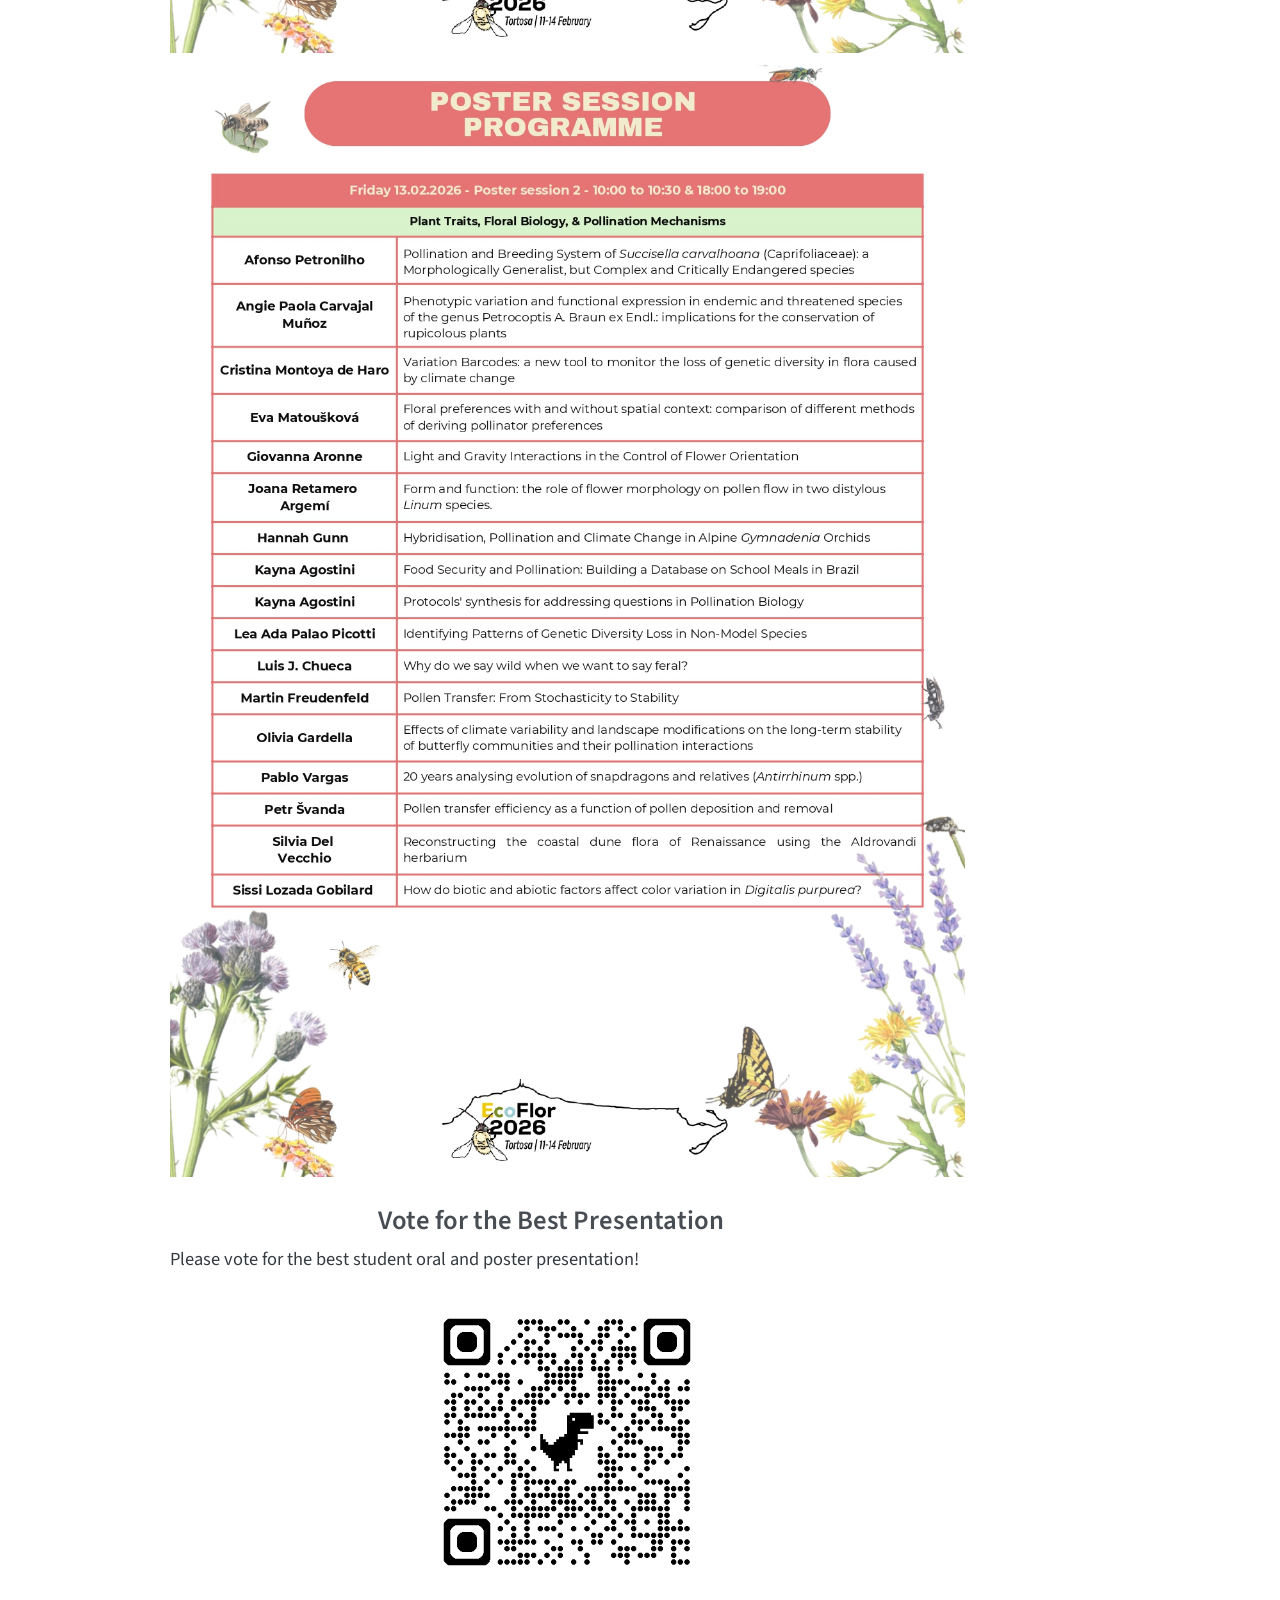
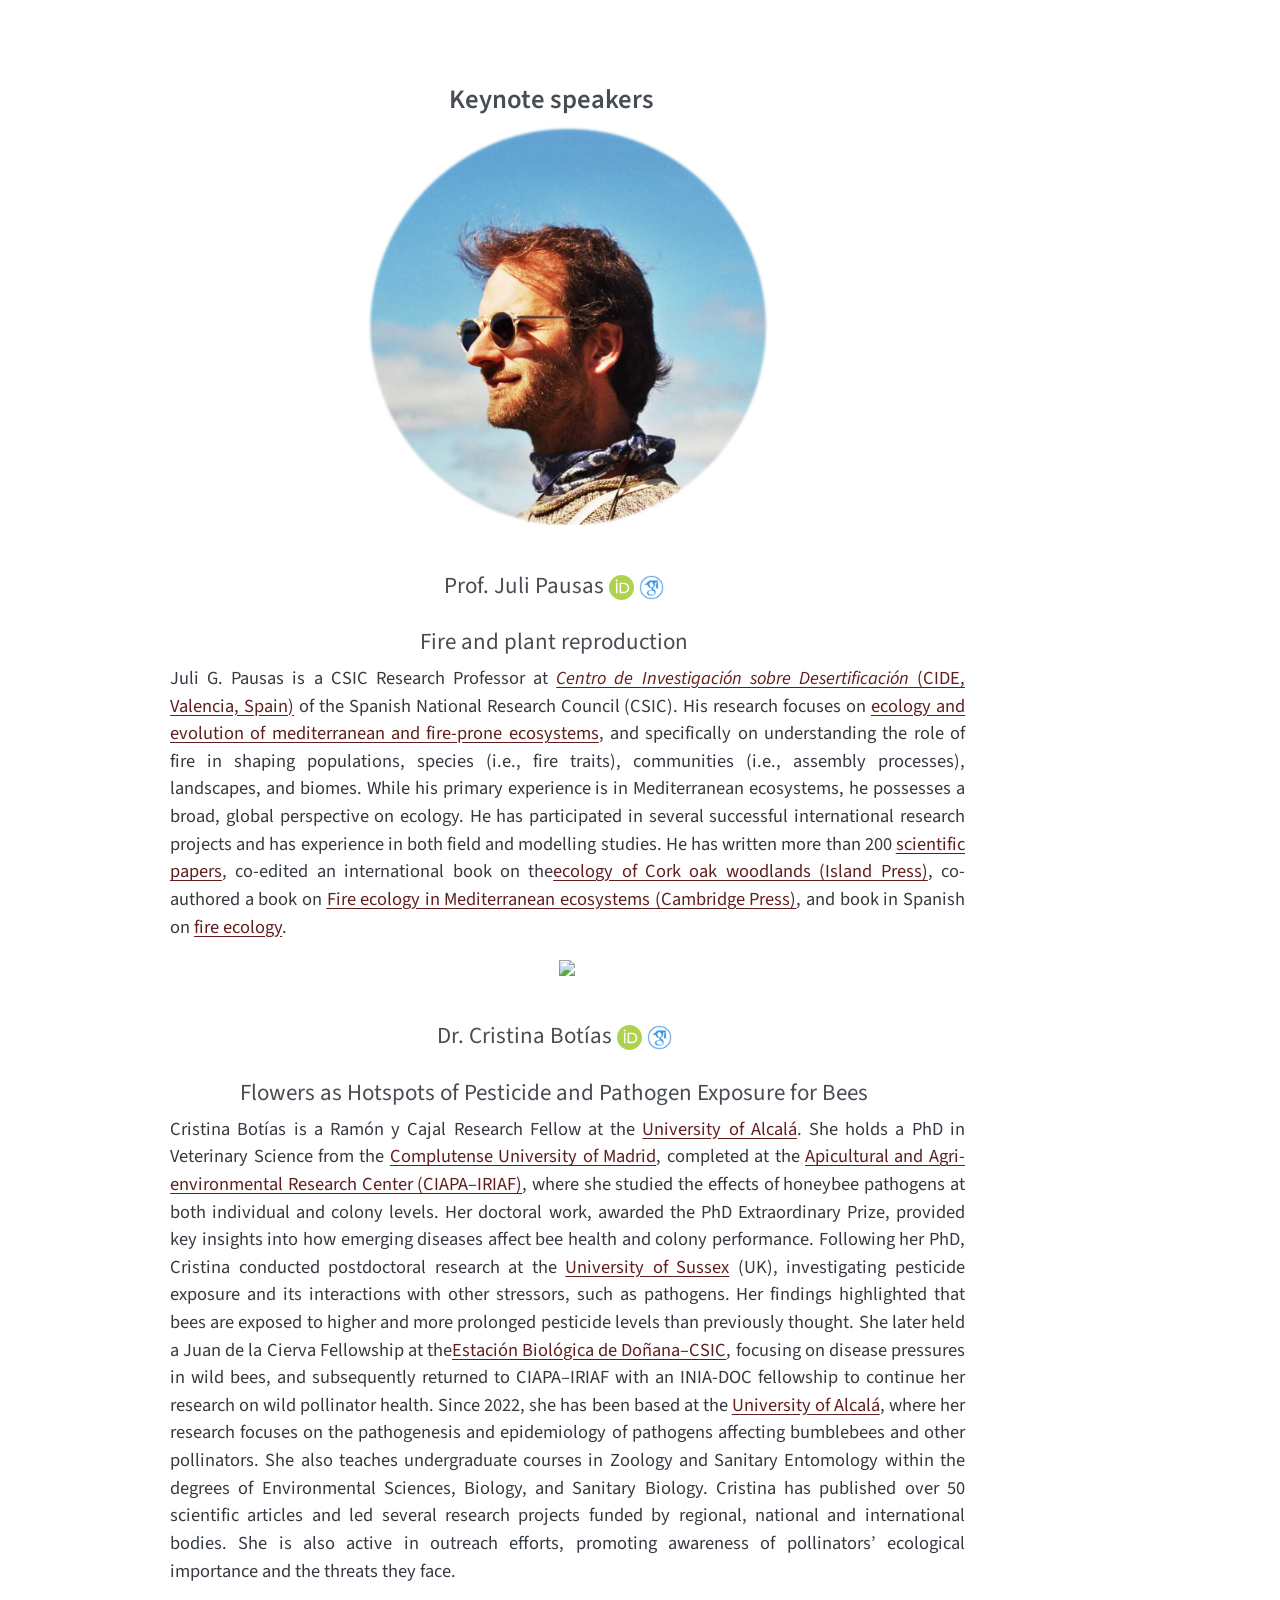
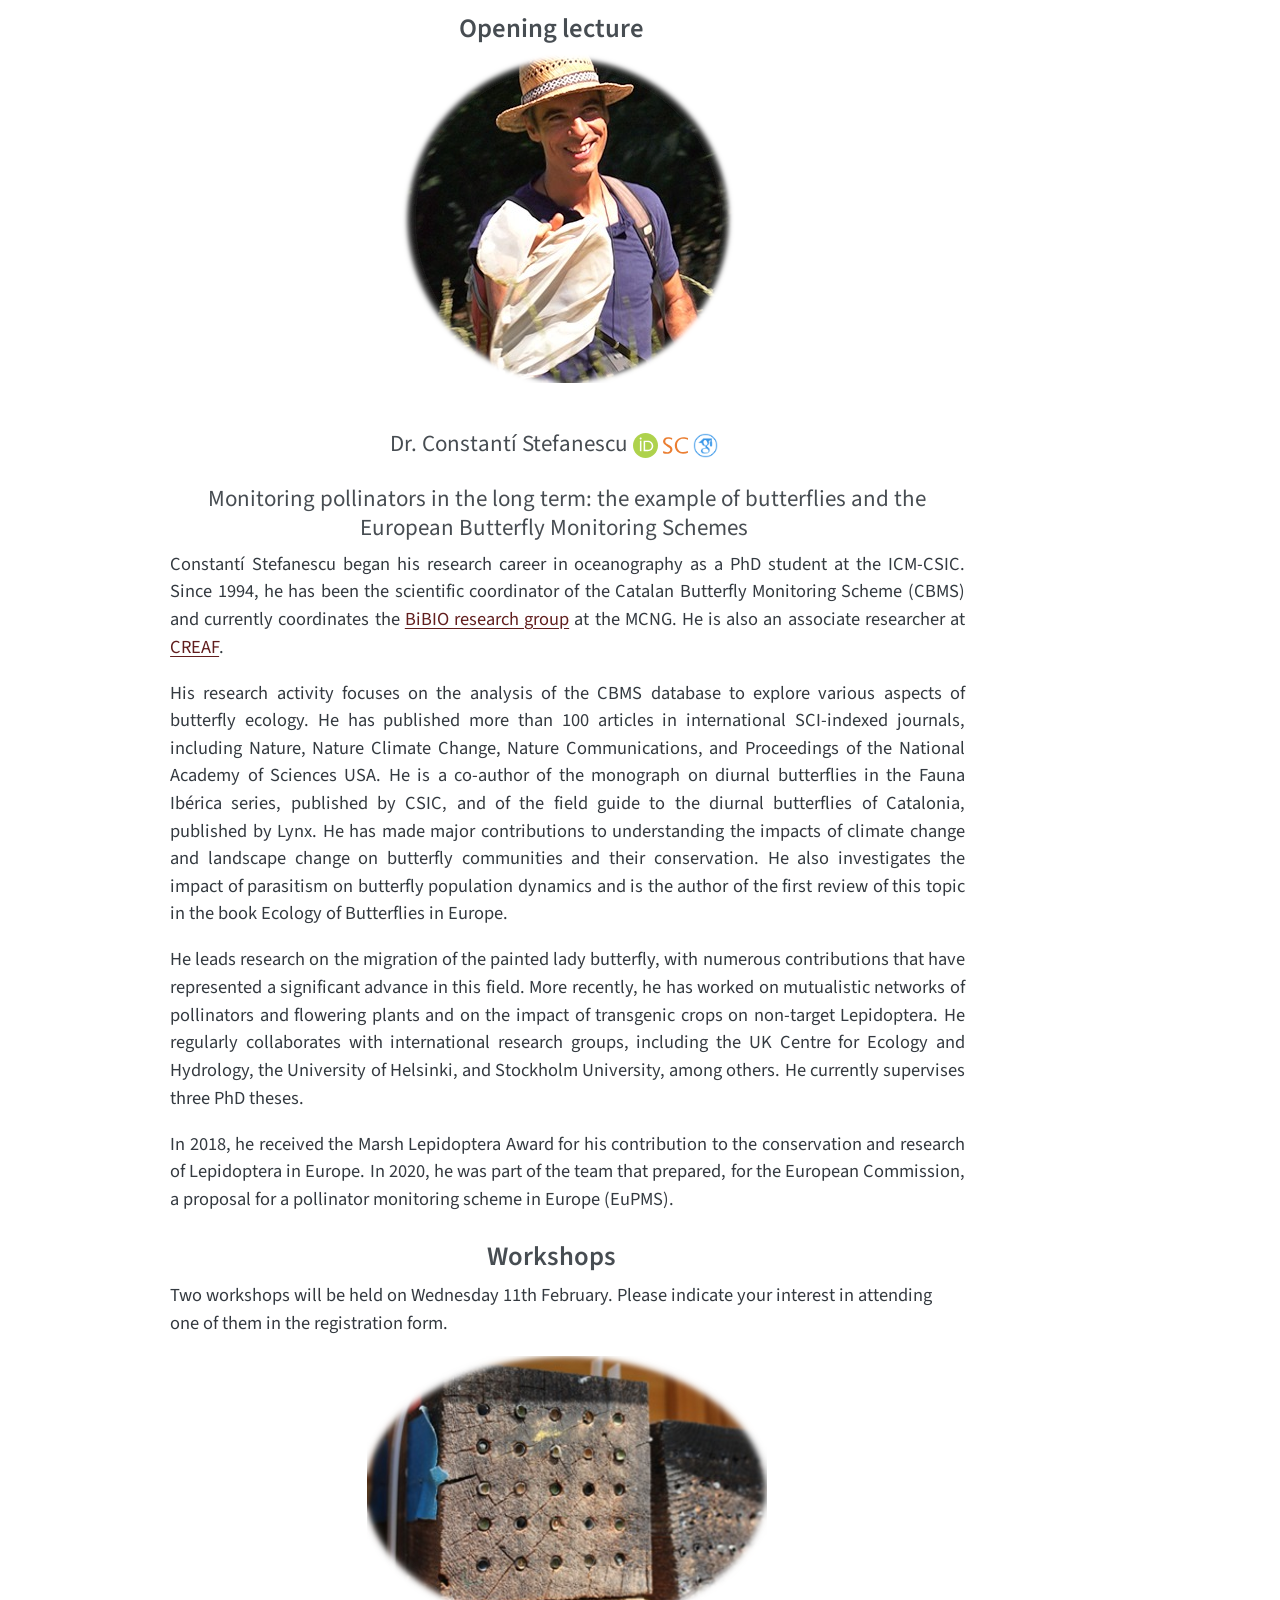
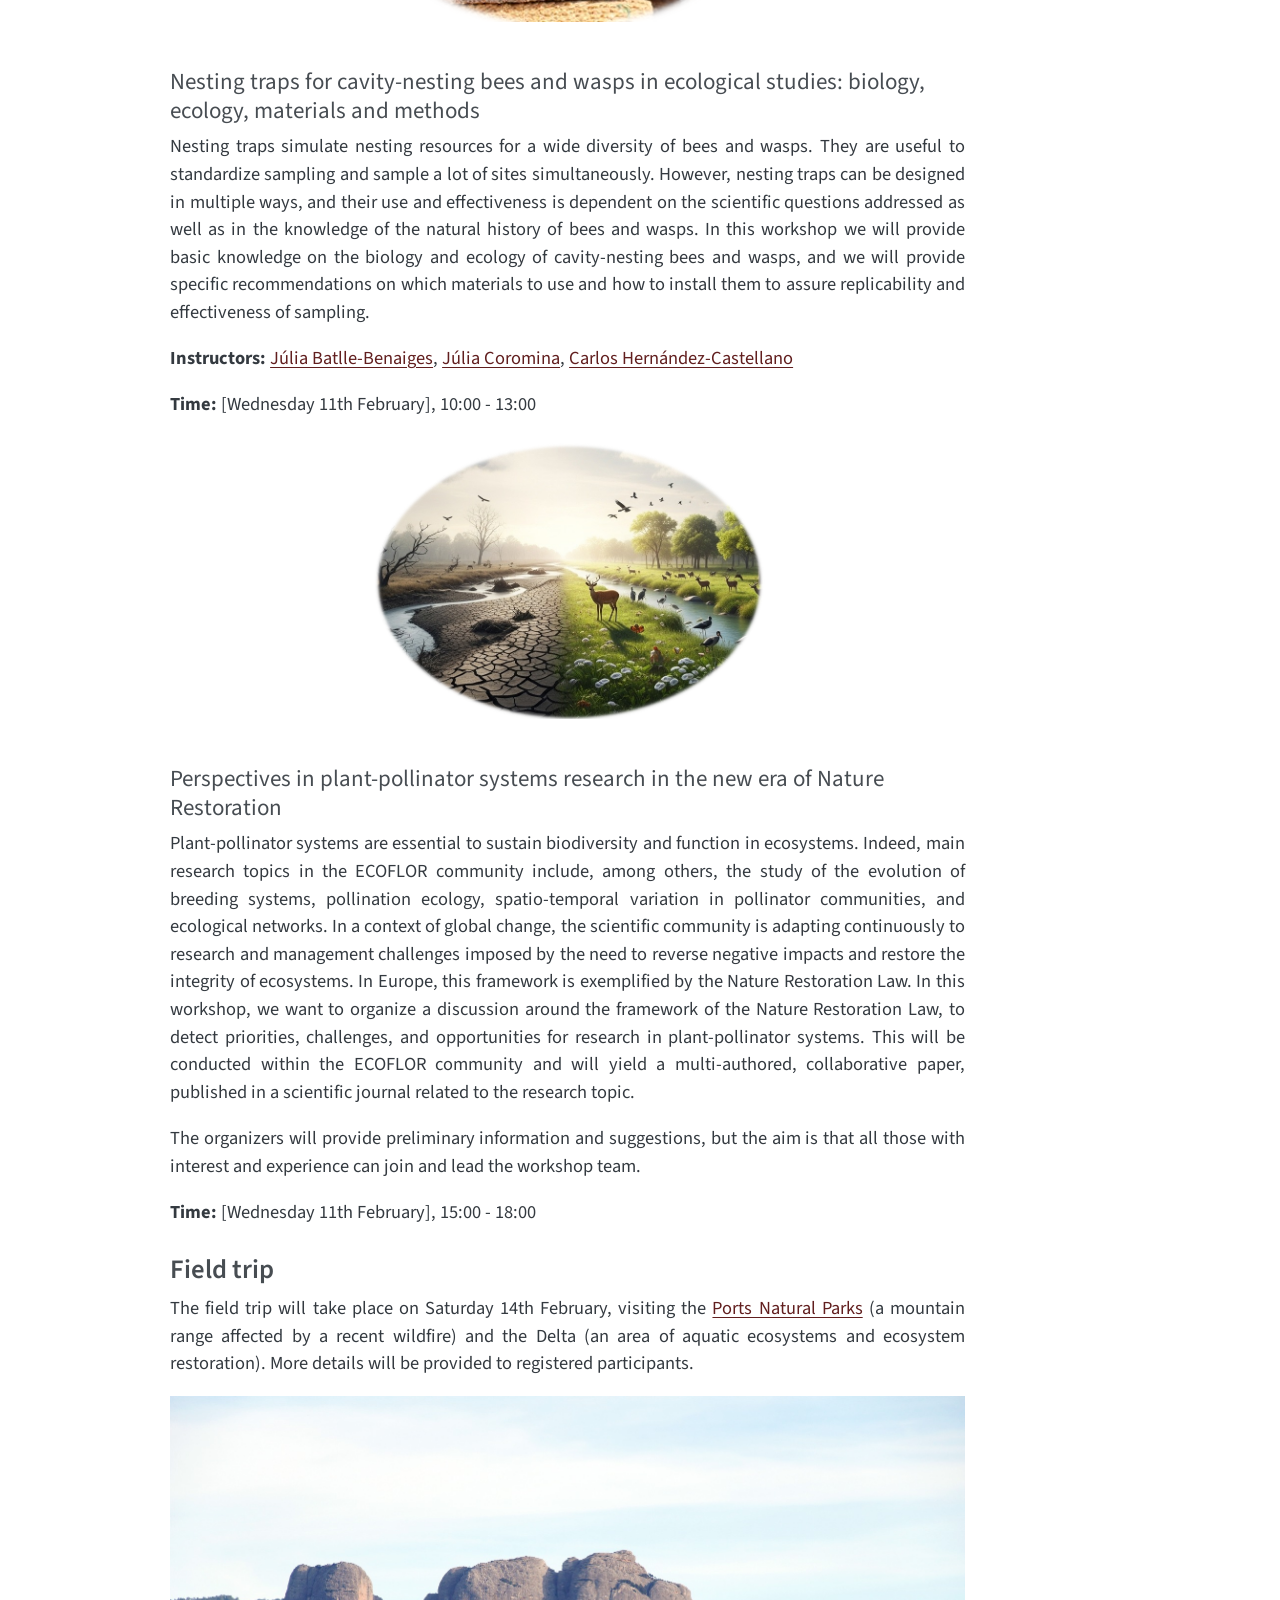
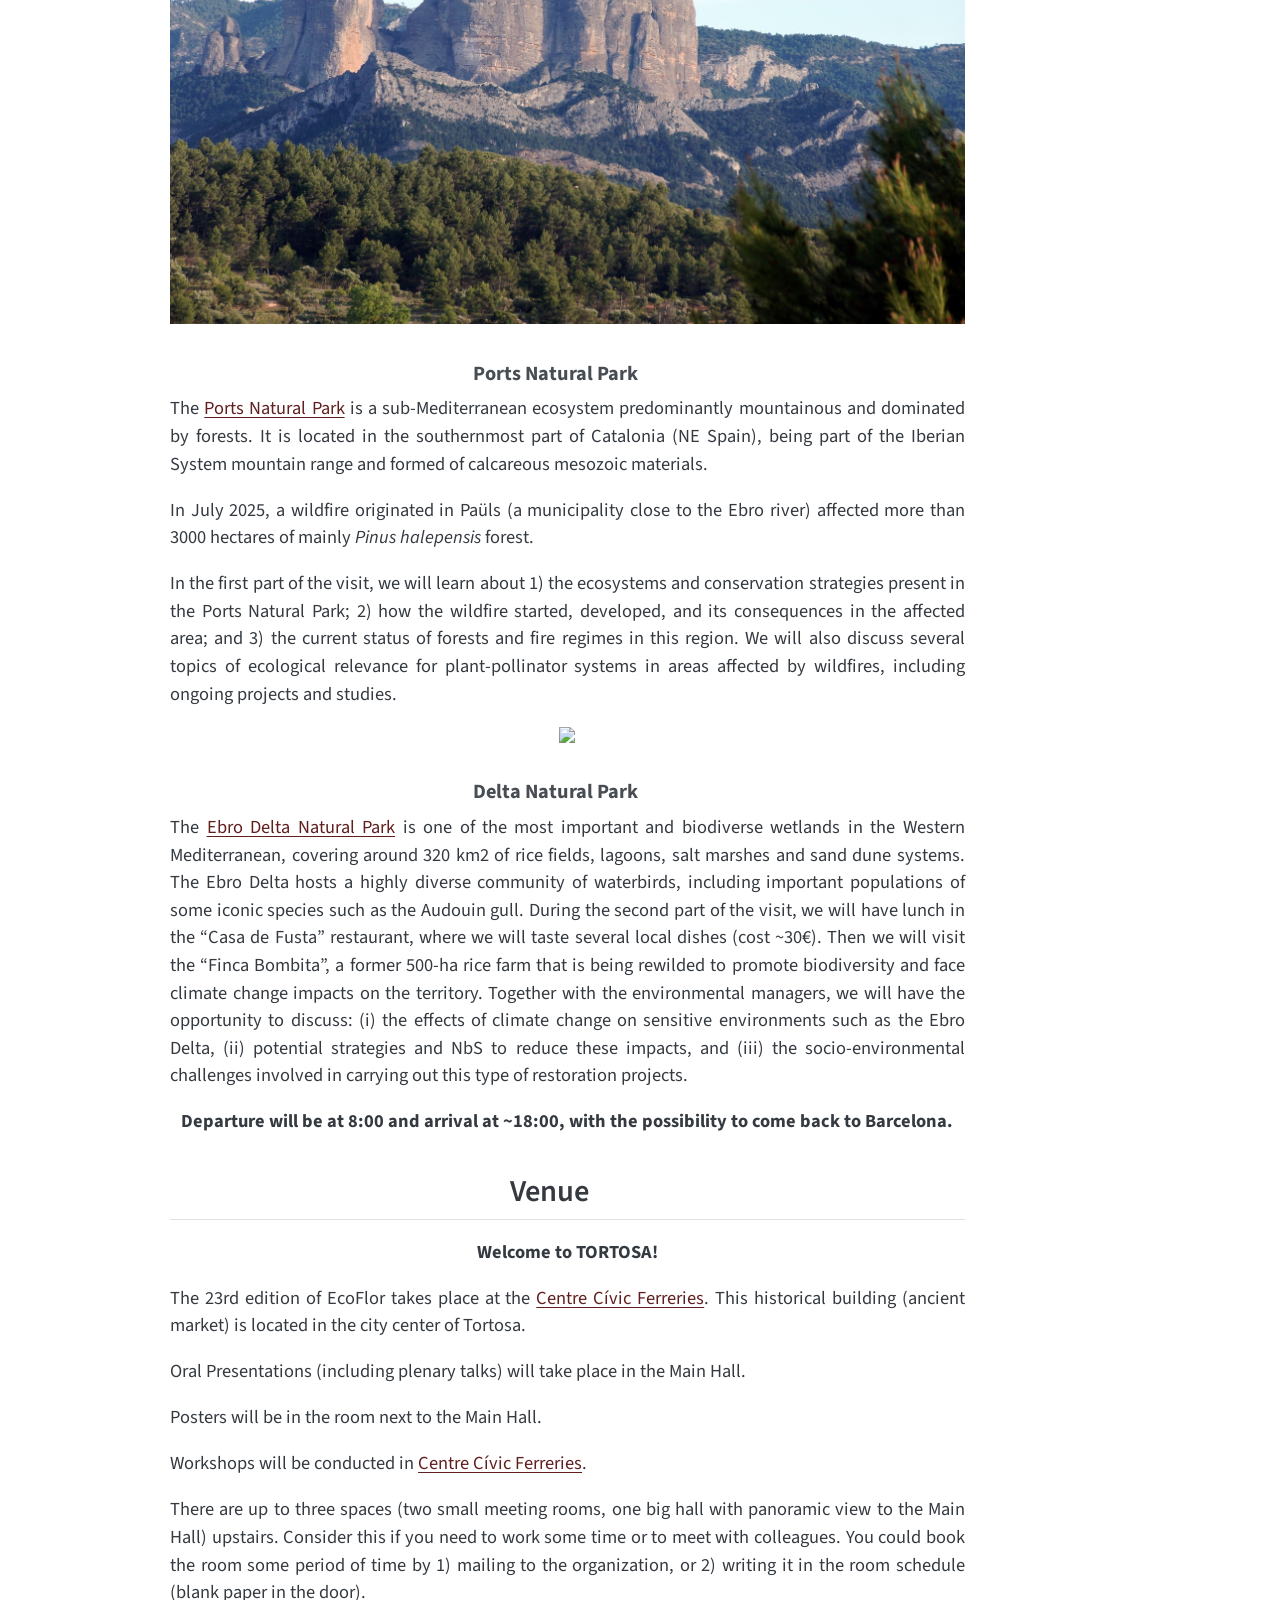
==== commit a7832ff6: "feat: Update ECOFLOR2026 program to version 5 and add new abstracts to the book." ====
--- a/docs/index.html
+++ b/docs/index.html
@@ -186,8 +186,8 @@
 </div>
       </div> <!-- /container-fluid -->
     </nav>
-  <div id="quarto-announcement" data-announcement-id="303fe94403dd8b71899ef0fda741dc6f" class="alert alert-light hidden"><i class="bi bi-info-circle quarto-announcement-icon"></i><div class="quarto-announcement-content">
-<p>The programme can be found <a href="documents/ECOFLOR2026_programme_v4.pdf">here</a>, oral presentations <a href="documents/ECOFLOR2026_OP_programme_v10.pdf">here</a> and poster presentations <a href="documents/ECOFLOR2026_PS_programme_v6.pdf">here</a>.</p>
+  <div id="quarto-announcement" data-announcement-id="23fe1ed400968ba68925fab9aa005437" class="alert alert-light hidden"><i class="bi bi-info-circle quarto-announcement-icon"></i><div class="quarto-announcement-content">
+<p>The programme can be found <a href="documents/ECOFLOR2026_programme_v5.pdf">here</a>, oral presentations <a href="documents/ECOFLOR2026_OP_programme_v10.pdf">here</a> and poster presentations <a href="documents/ECOFLOR2026_PS_programme_v6.pdf">here</a>.</p>
 </div><i class="bi bi-x-lg quarto-announcement-action"></i></div>
 </header>
 <!-- content -->
@@ -315,10 +315,10 @@
 </div>
 <section id="programme" class="level2" style="text-align: center;">
 <h2 style="text-align: center;" class="anchored" data-anchor-id="programme">Programme</h2>
-<p>Programme can be found <a href="documents/ECOFLOR2026_programme_v4.pdf">here</a>. Programme of oral presentations can be found <a href="documents/ECOFLOR2026_OP_programme_v10.pdf">here</a> and programme of poster presentations can be found <a href="documents/ECOFLOR2026_PS_programme_v6.pdf">here</a>.</p>
-<div class="quarto-figure quarto-figure-center">
-<figure class="figure">
-<p><img src="documents/jpg/ECOFLOR2026_programme_V4/ECOFLOR2026_programme_v4_page-0001.jpg" class="img-fluid figure-img" style="width:100.0%"></p>
+<p>Programme can be found <a href="documents/ECOFLOR2026_programme_v5.pdf">here</a>. Programme of oral presentations can be found <a href="documents/ECOFLOR2026_OP_programme_v10.pdf">here</a> and programme of poster presentations can be found <a href="documents/ECOFLOR2026_PS_programme_v6.pdf">here</a>.</p>
+<div class="quarto-figure quarto-figure-center">
+<figure class="figure">
+<p><img src="documents/jpg/ECOFLOR2026_programme_V5/ECOFLOR2026_programme_v5_page-0001.jpg" class="img-fluid figure-img" style="width:100.0%"></p>
 <figcaption>ECOFLOR 2026 Programme</figcaption>
 </figure>
 </div>
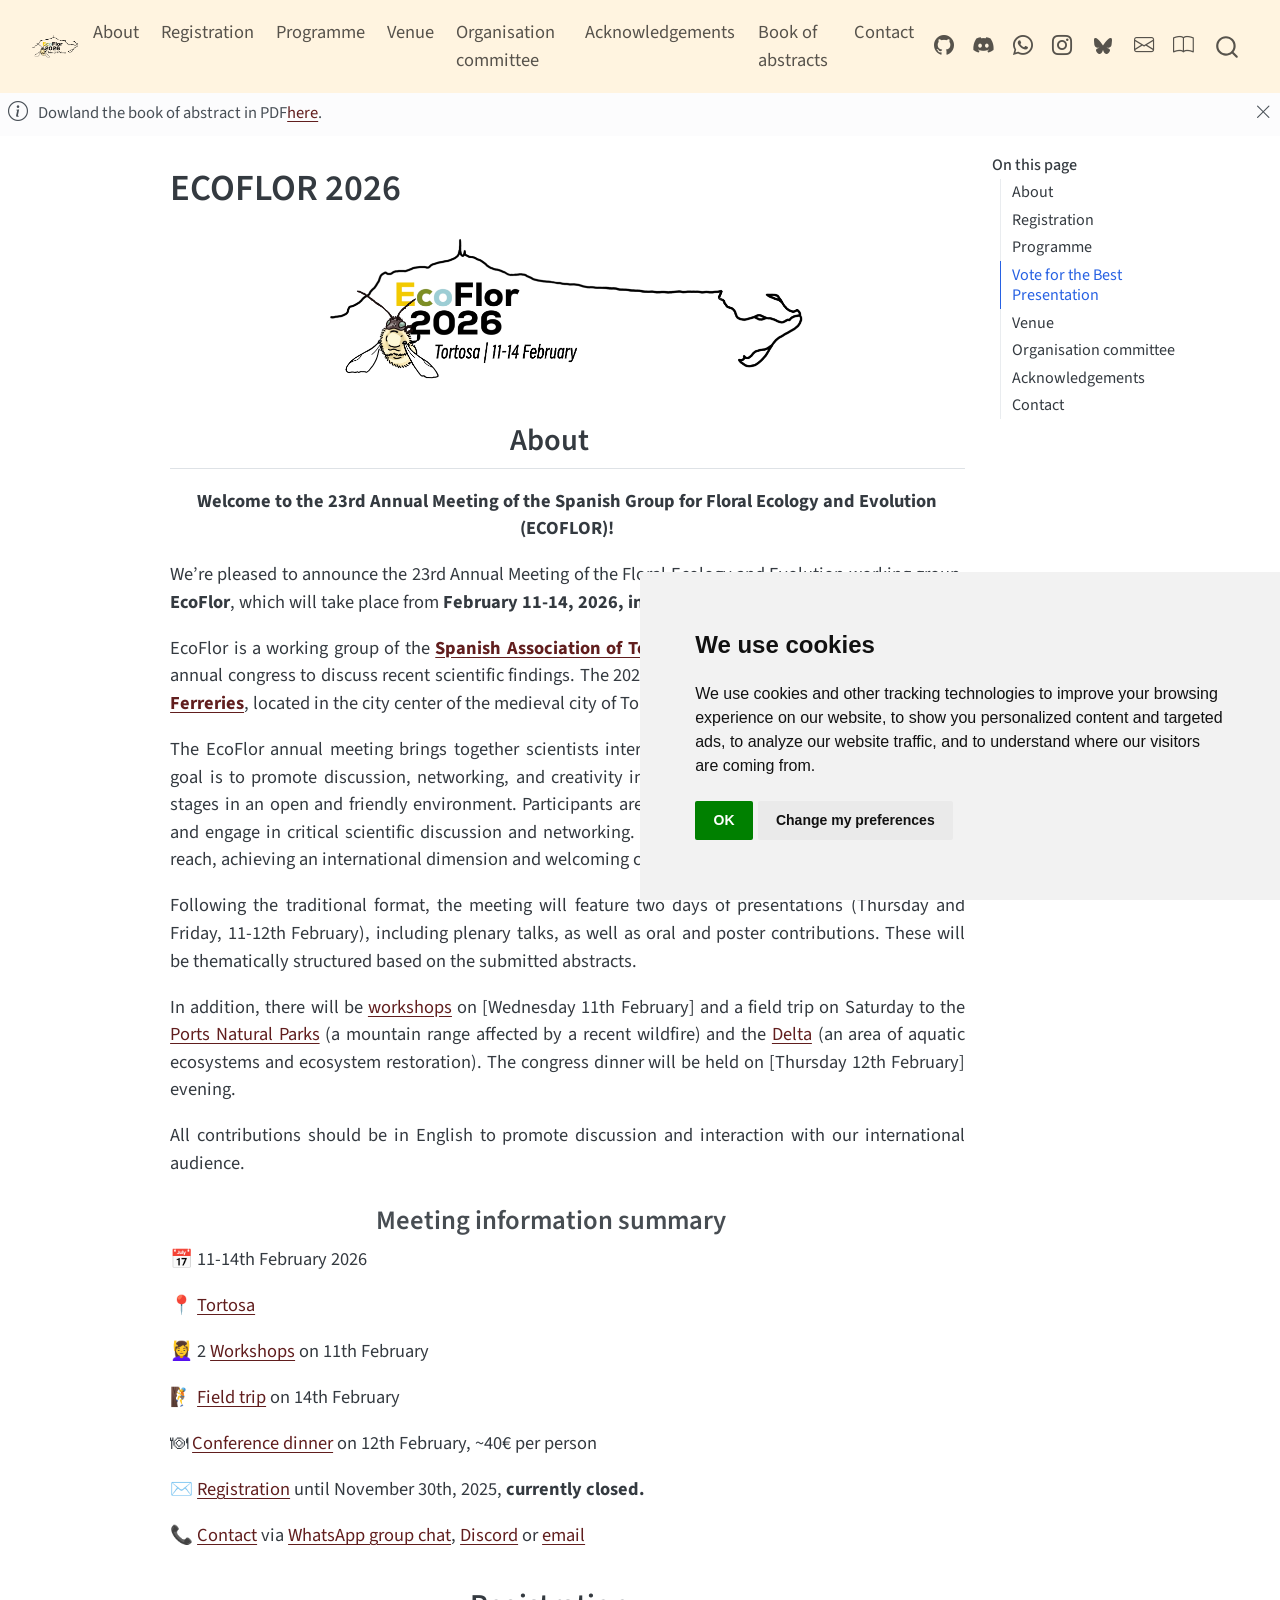
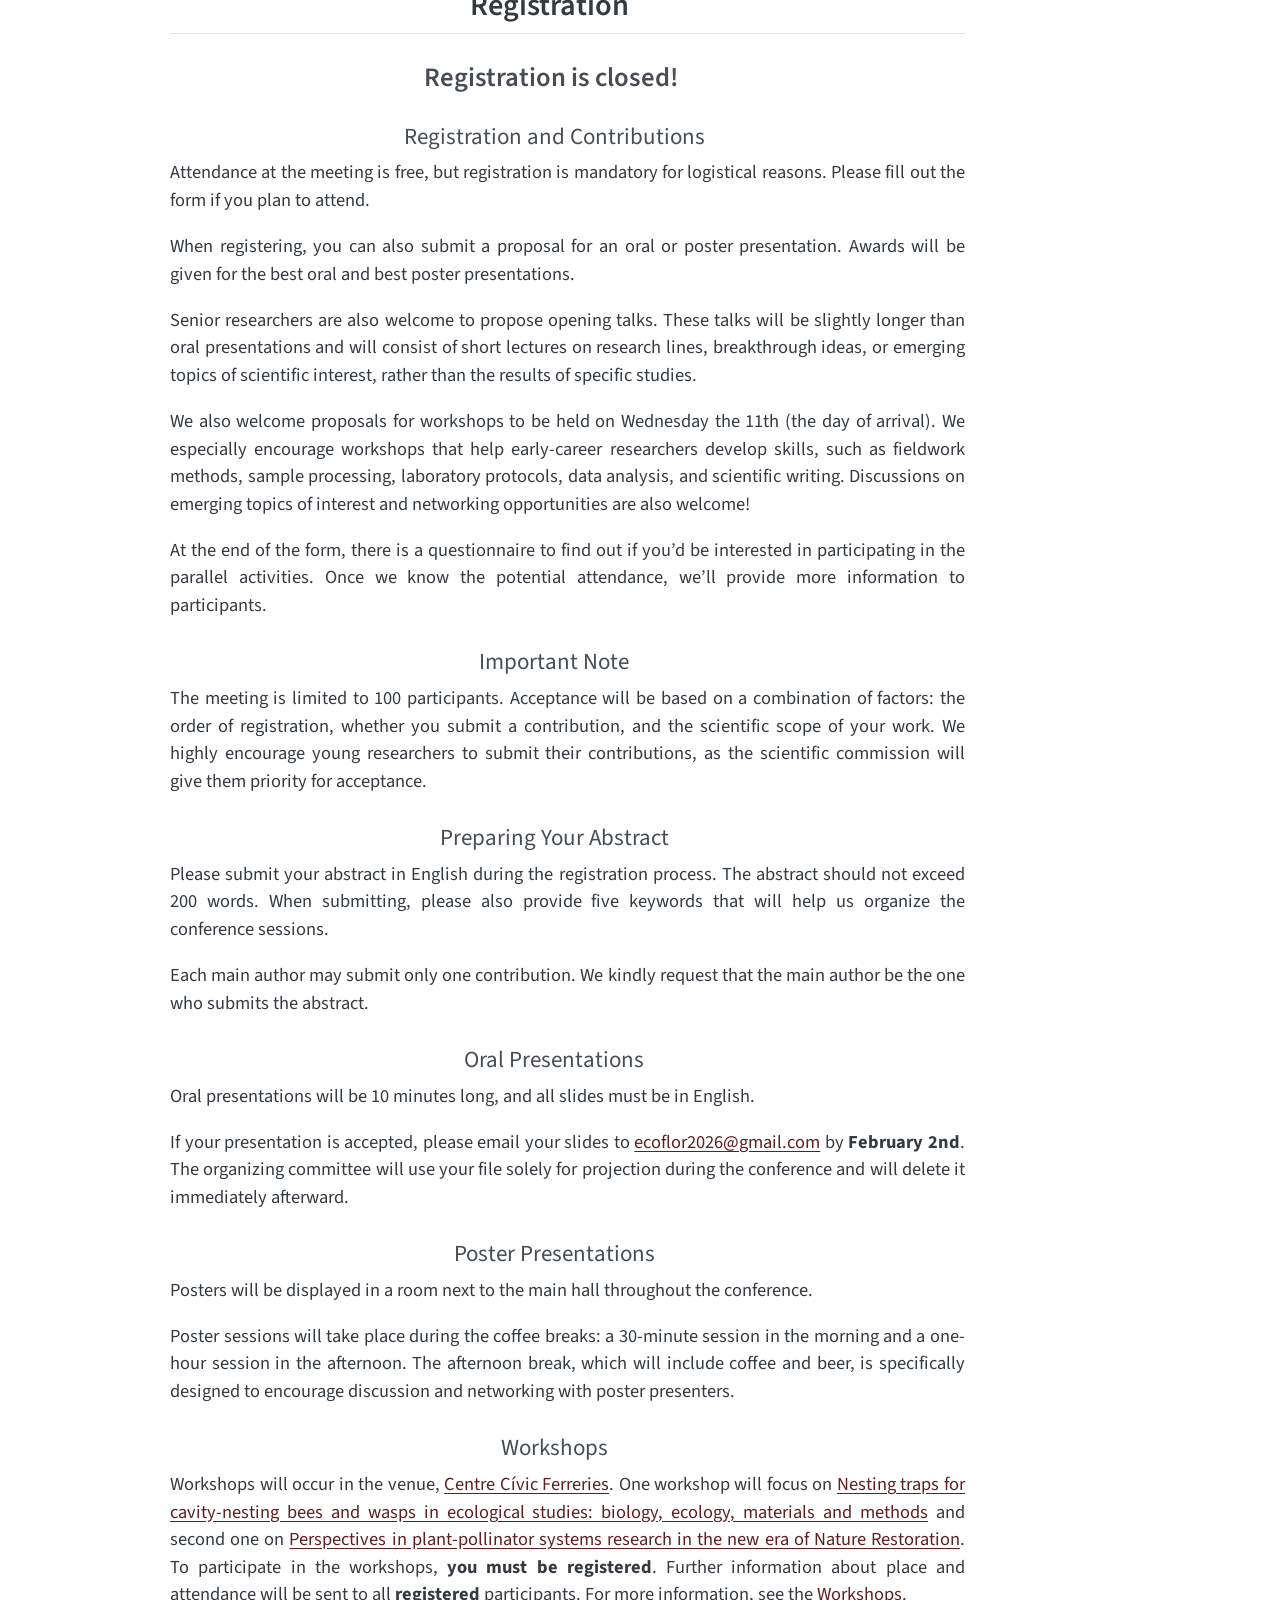
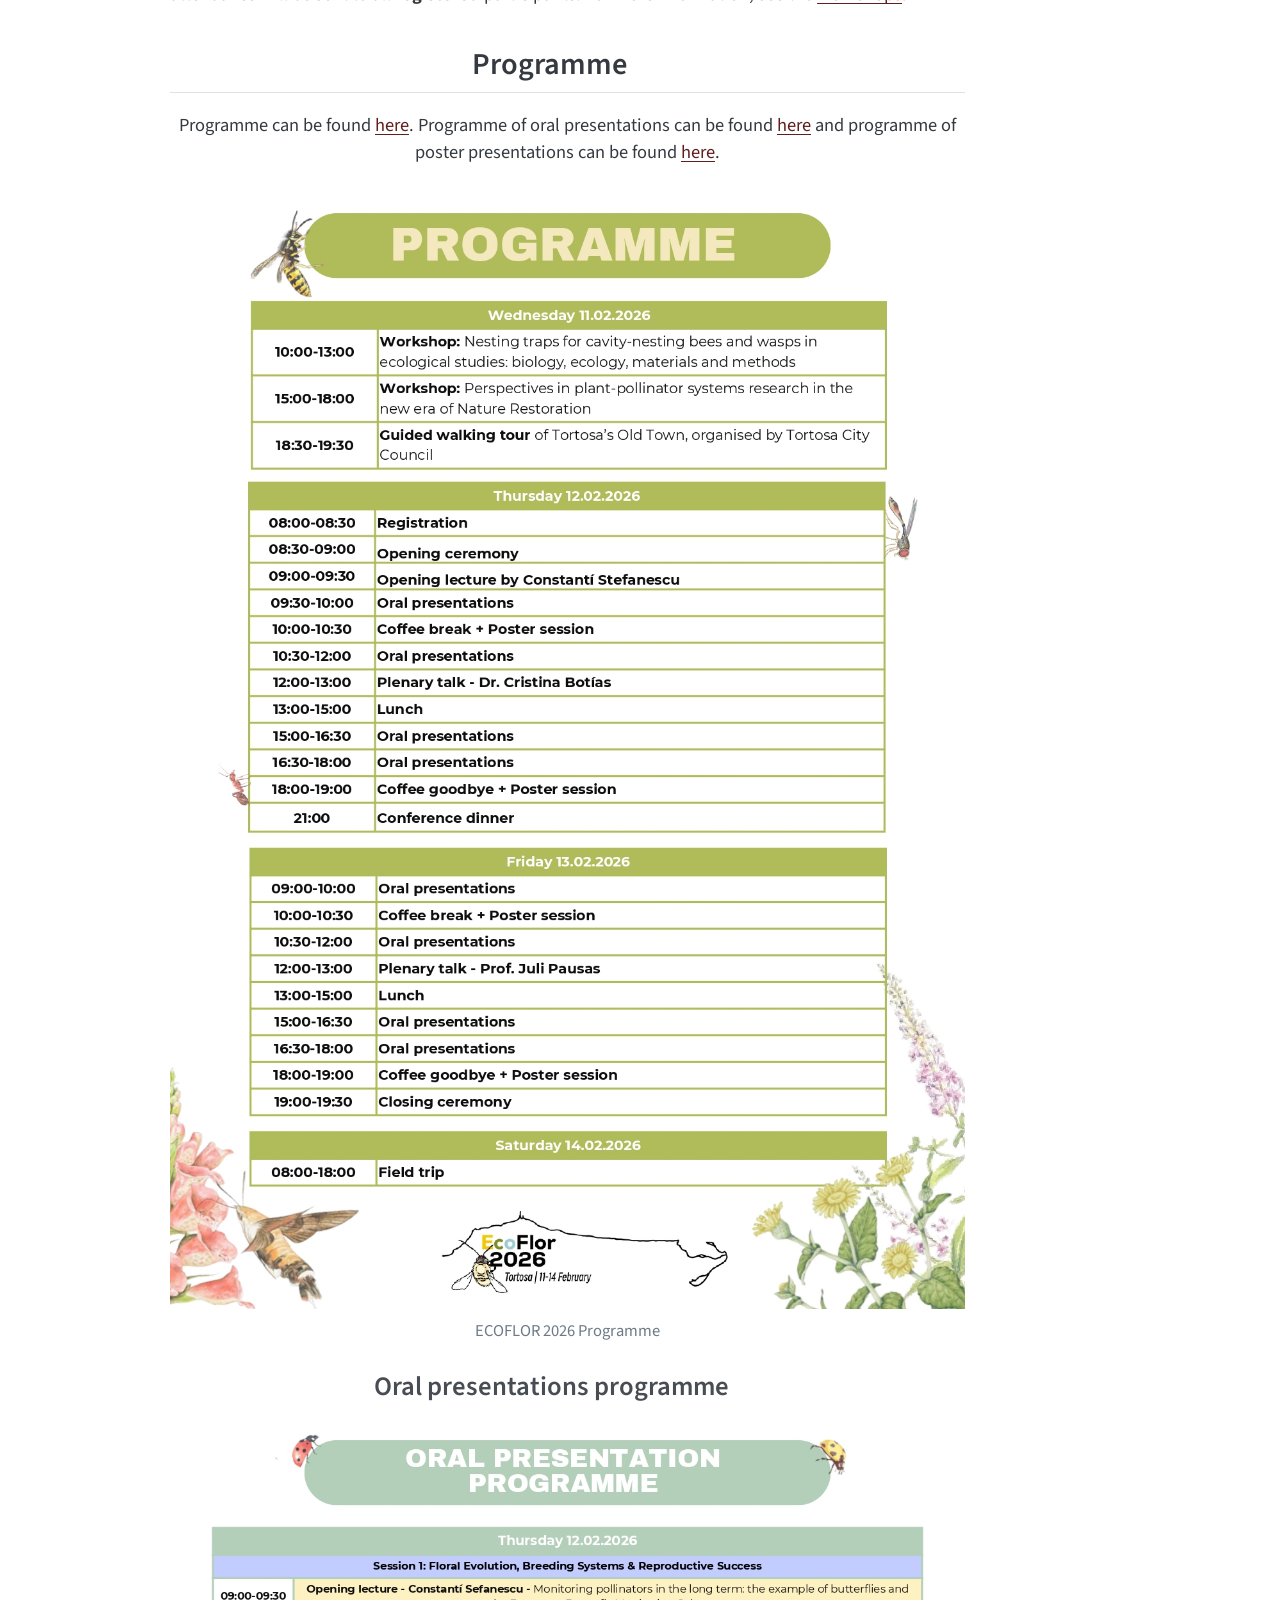
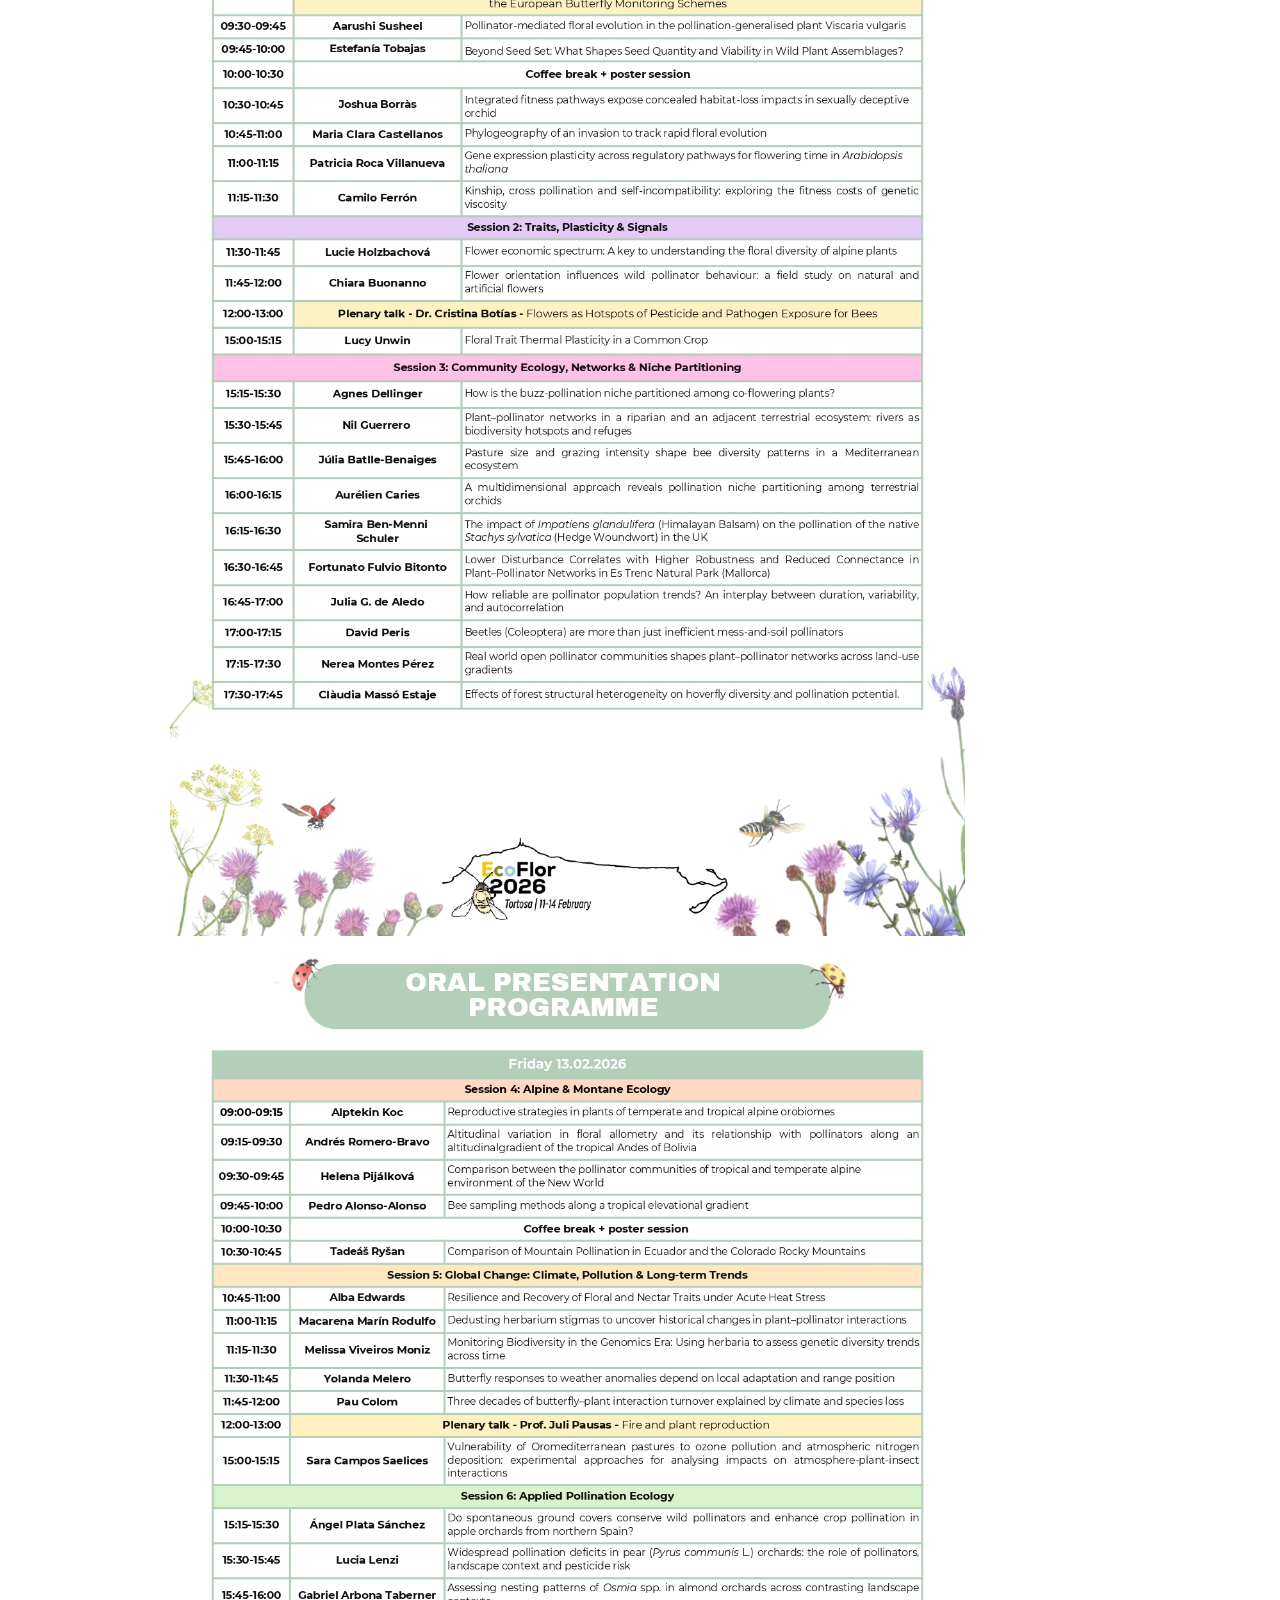
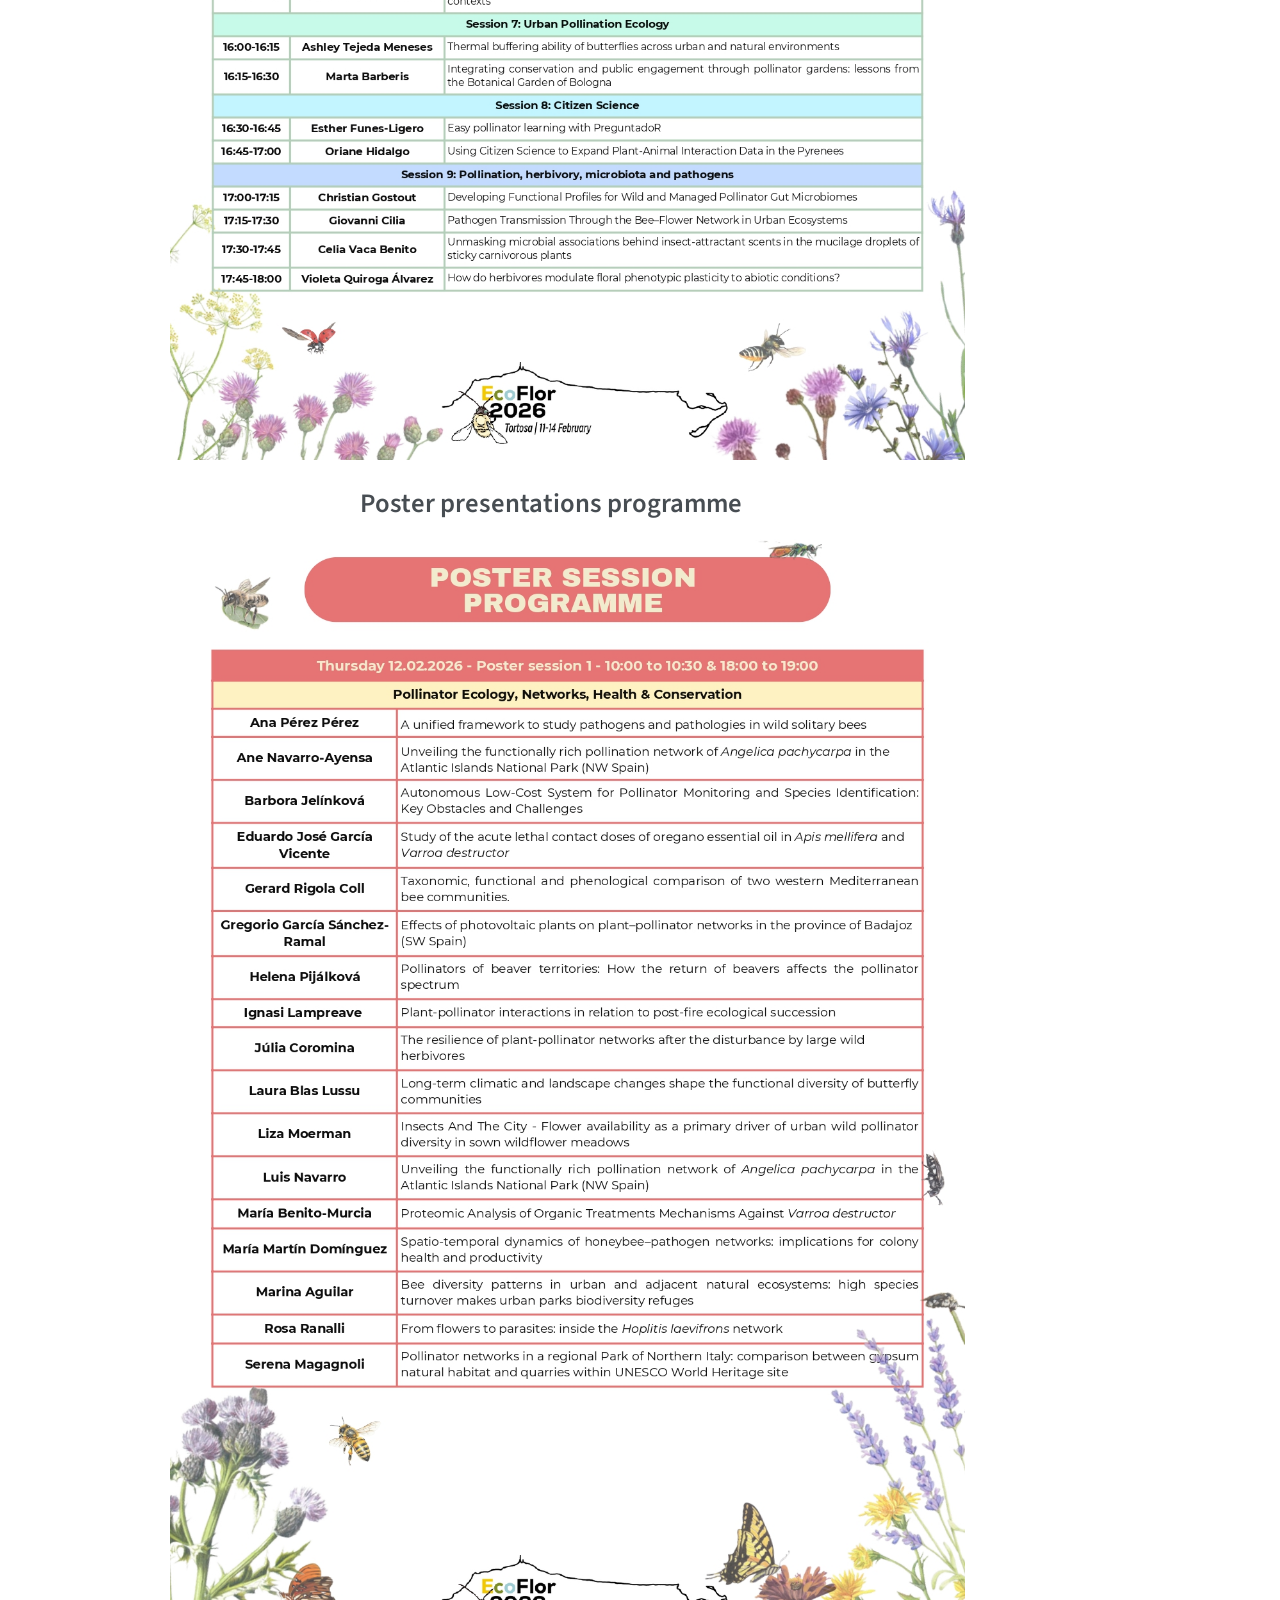
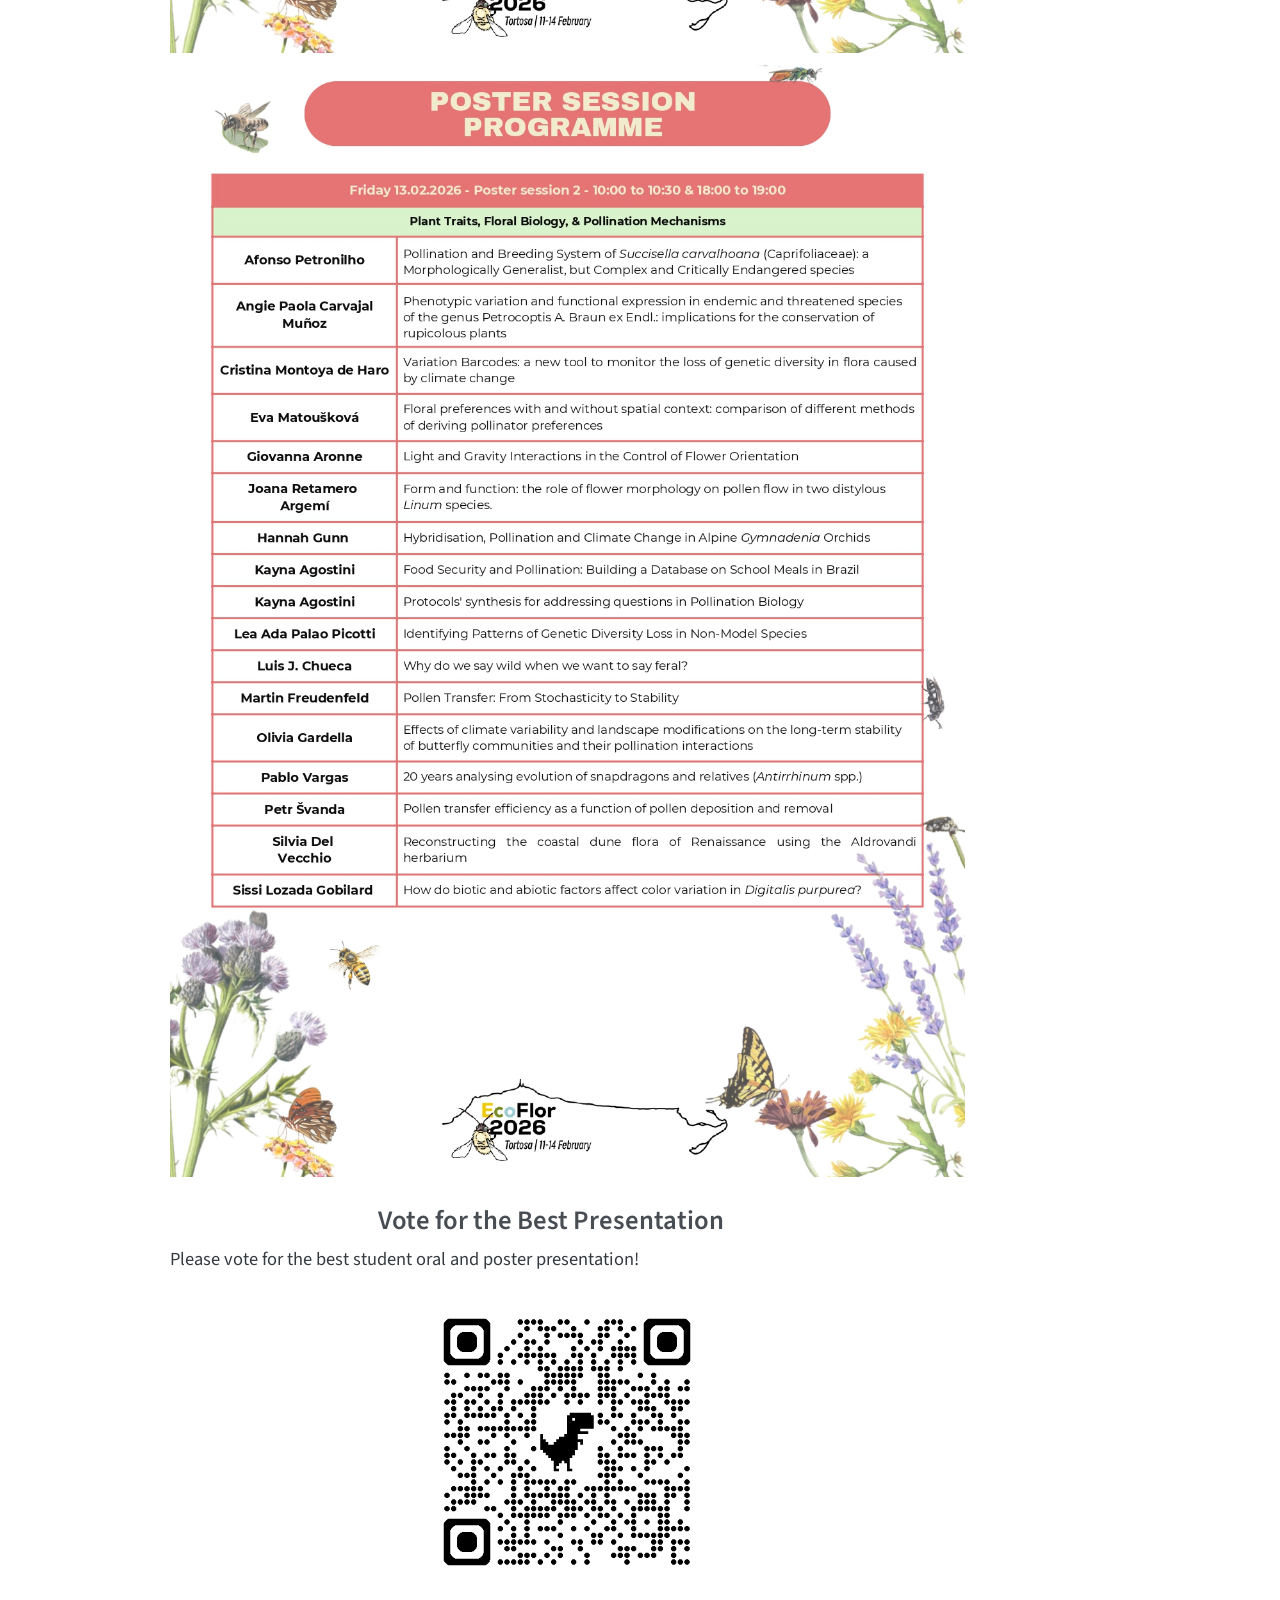
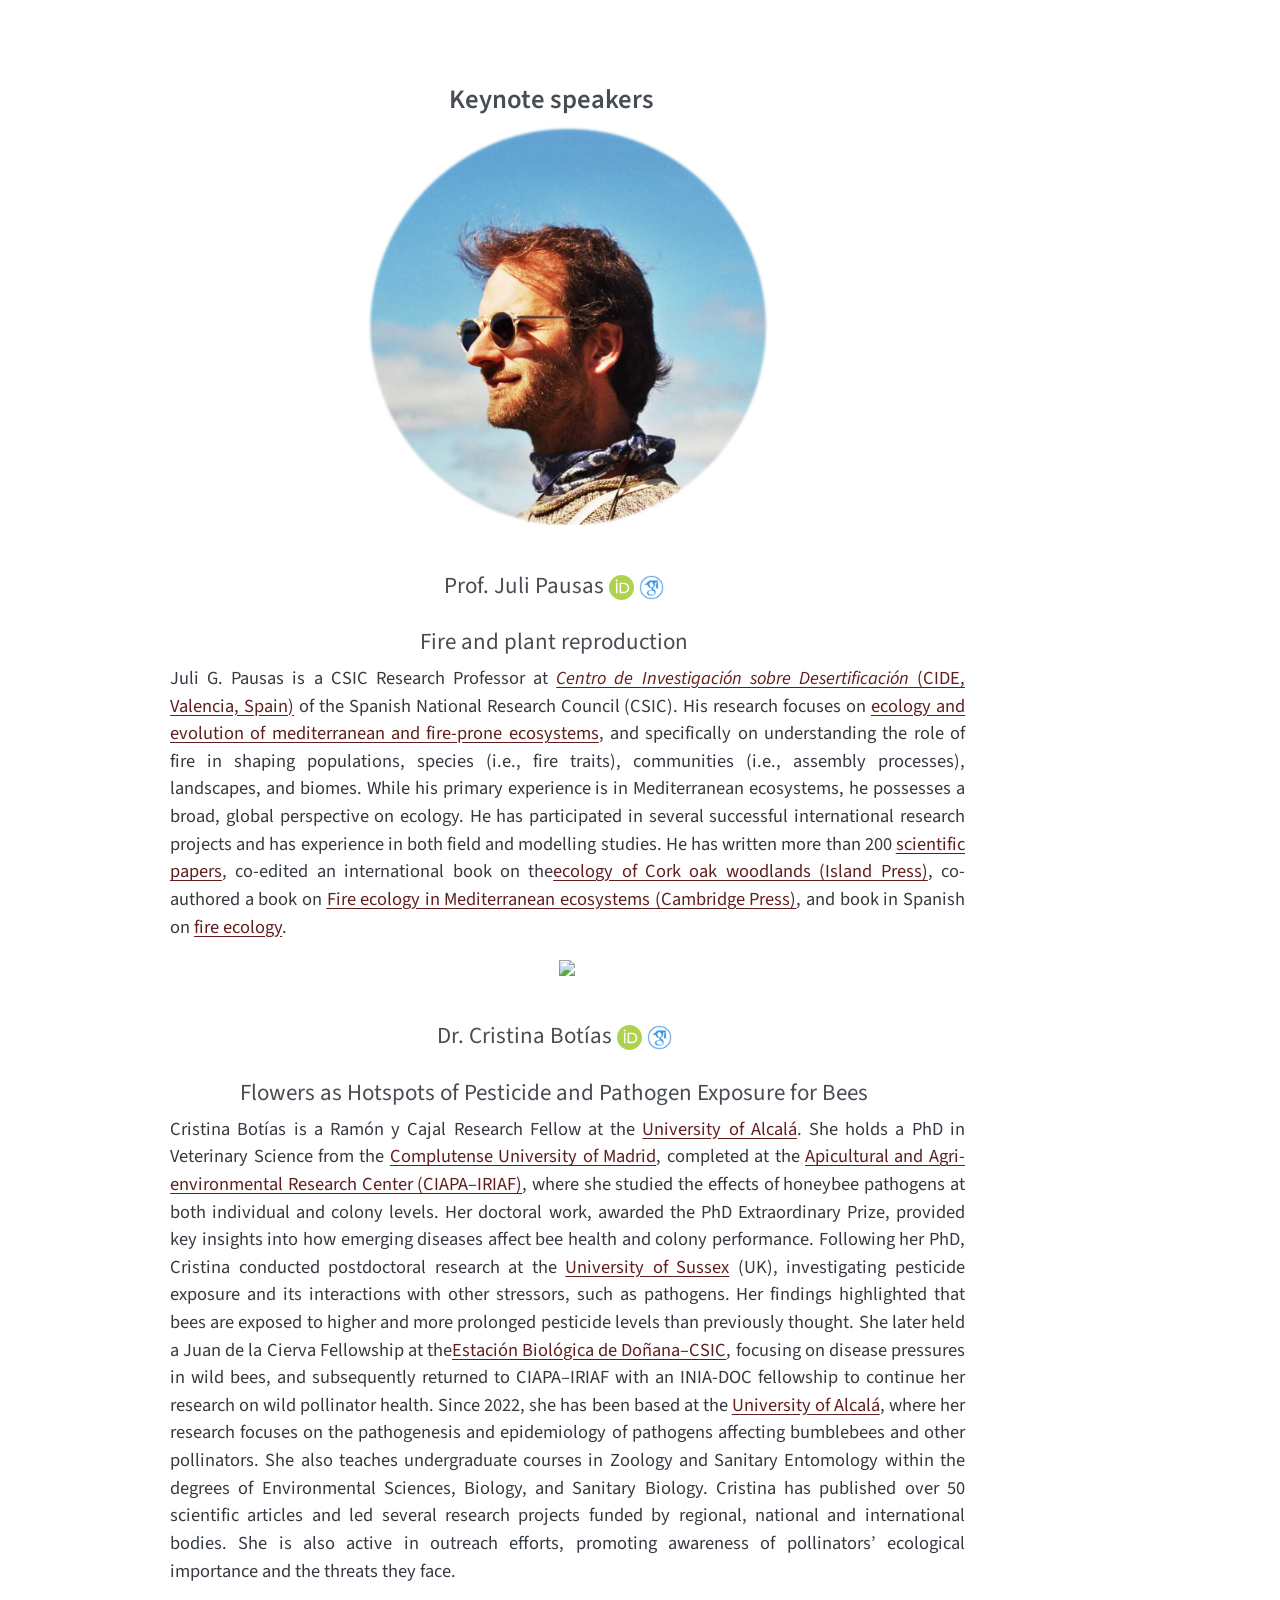
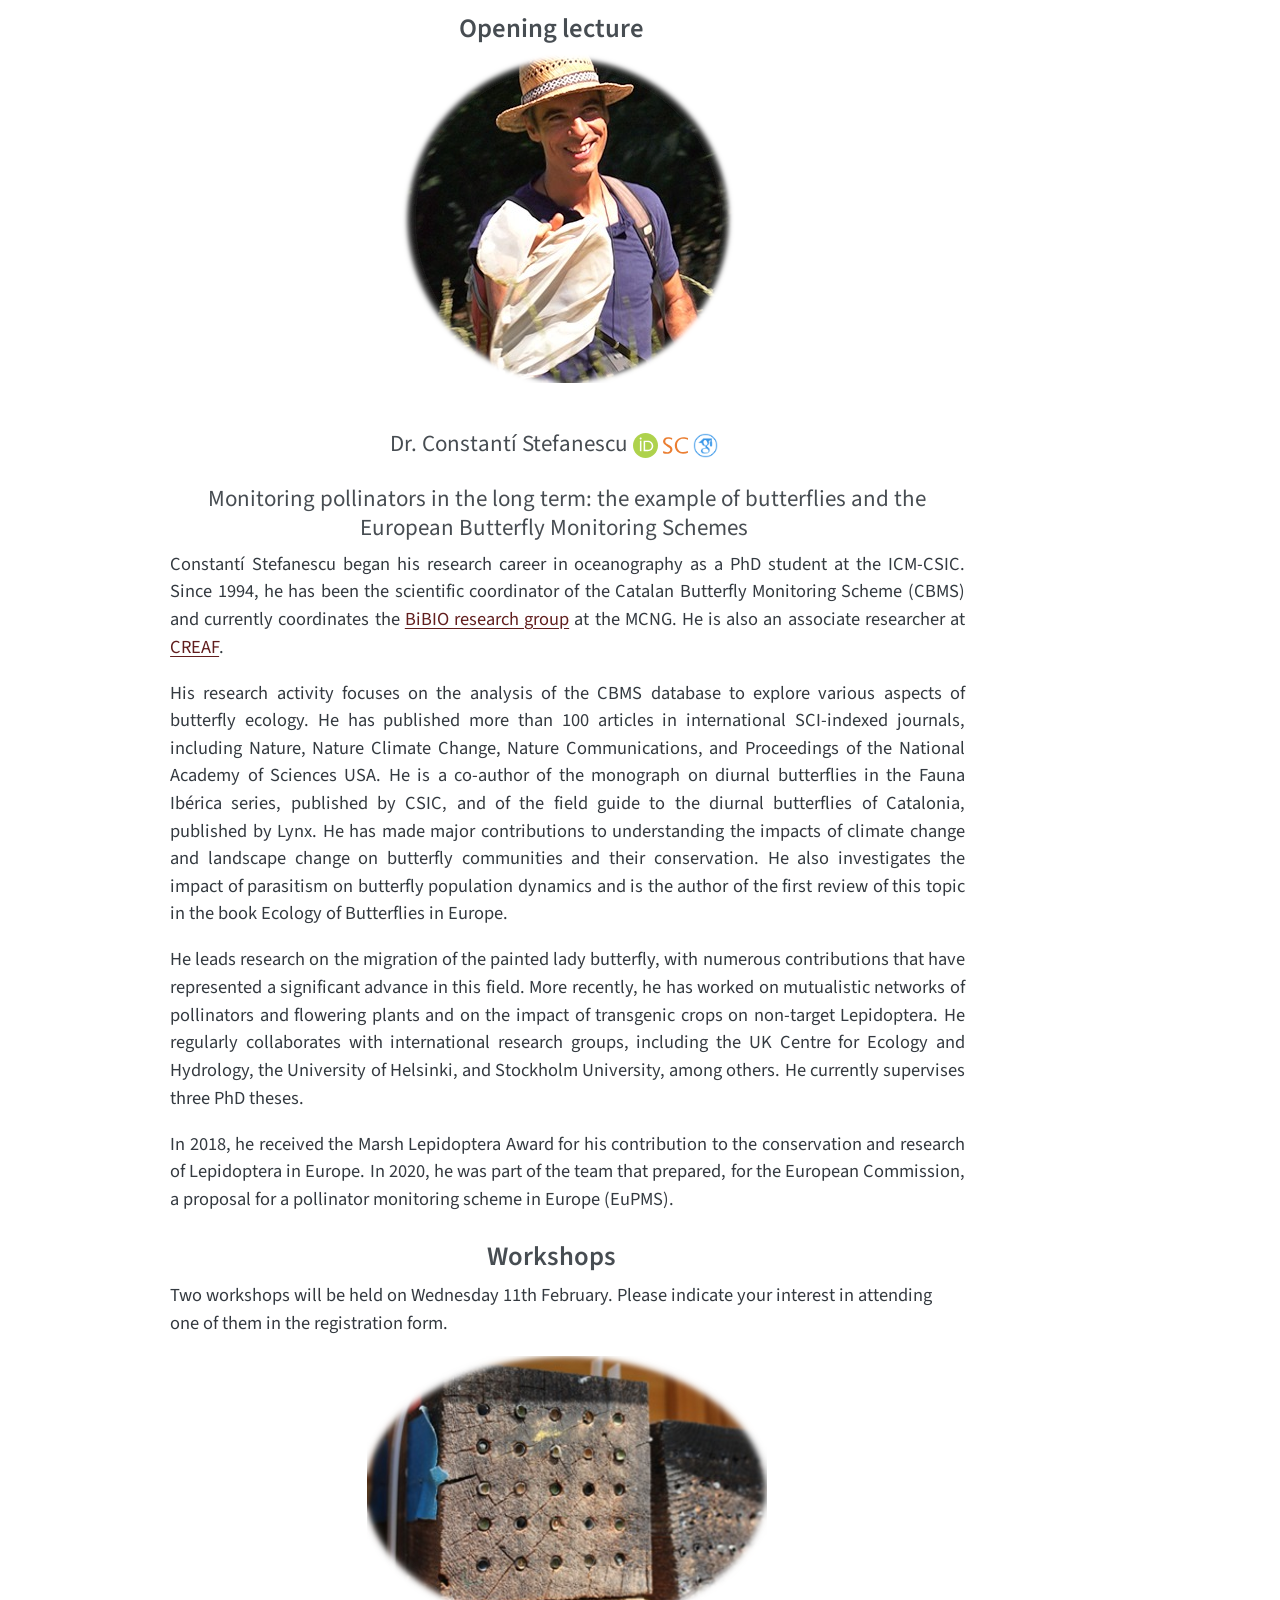
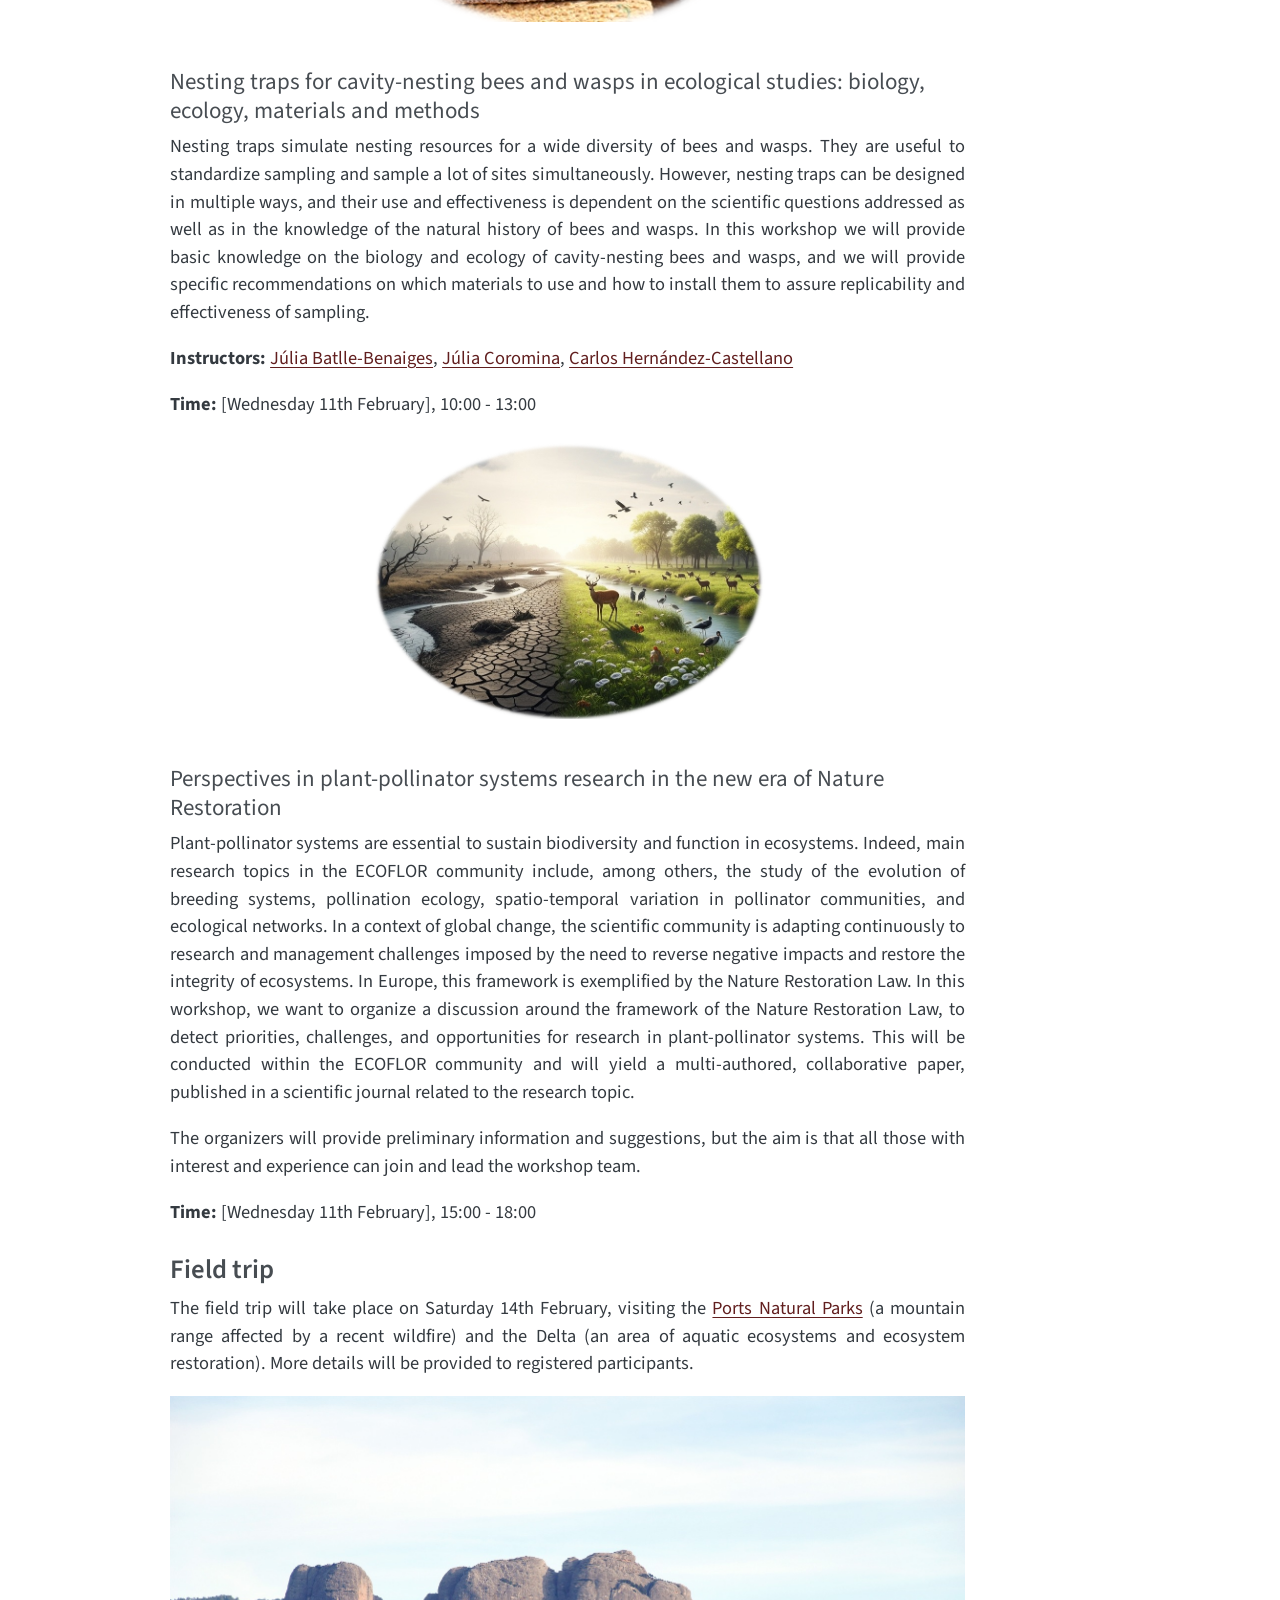
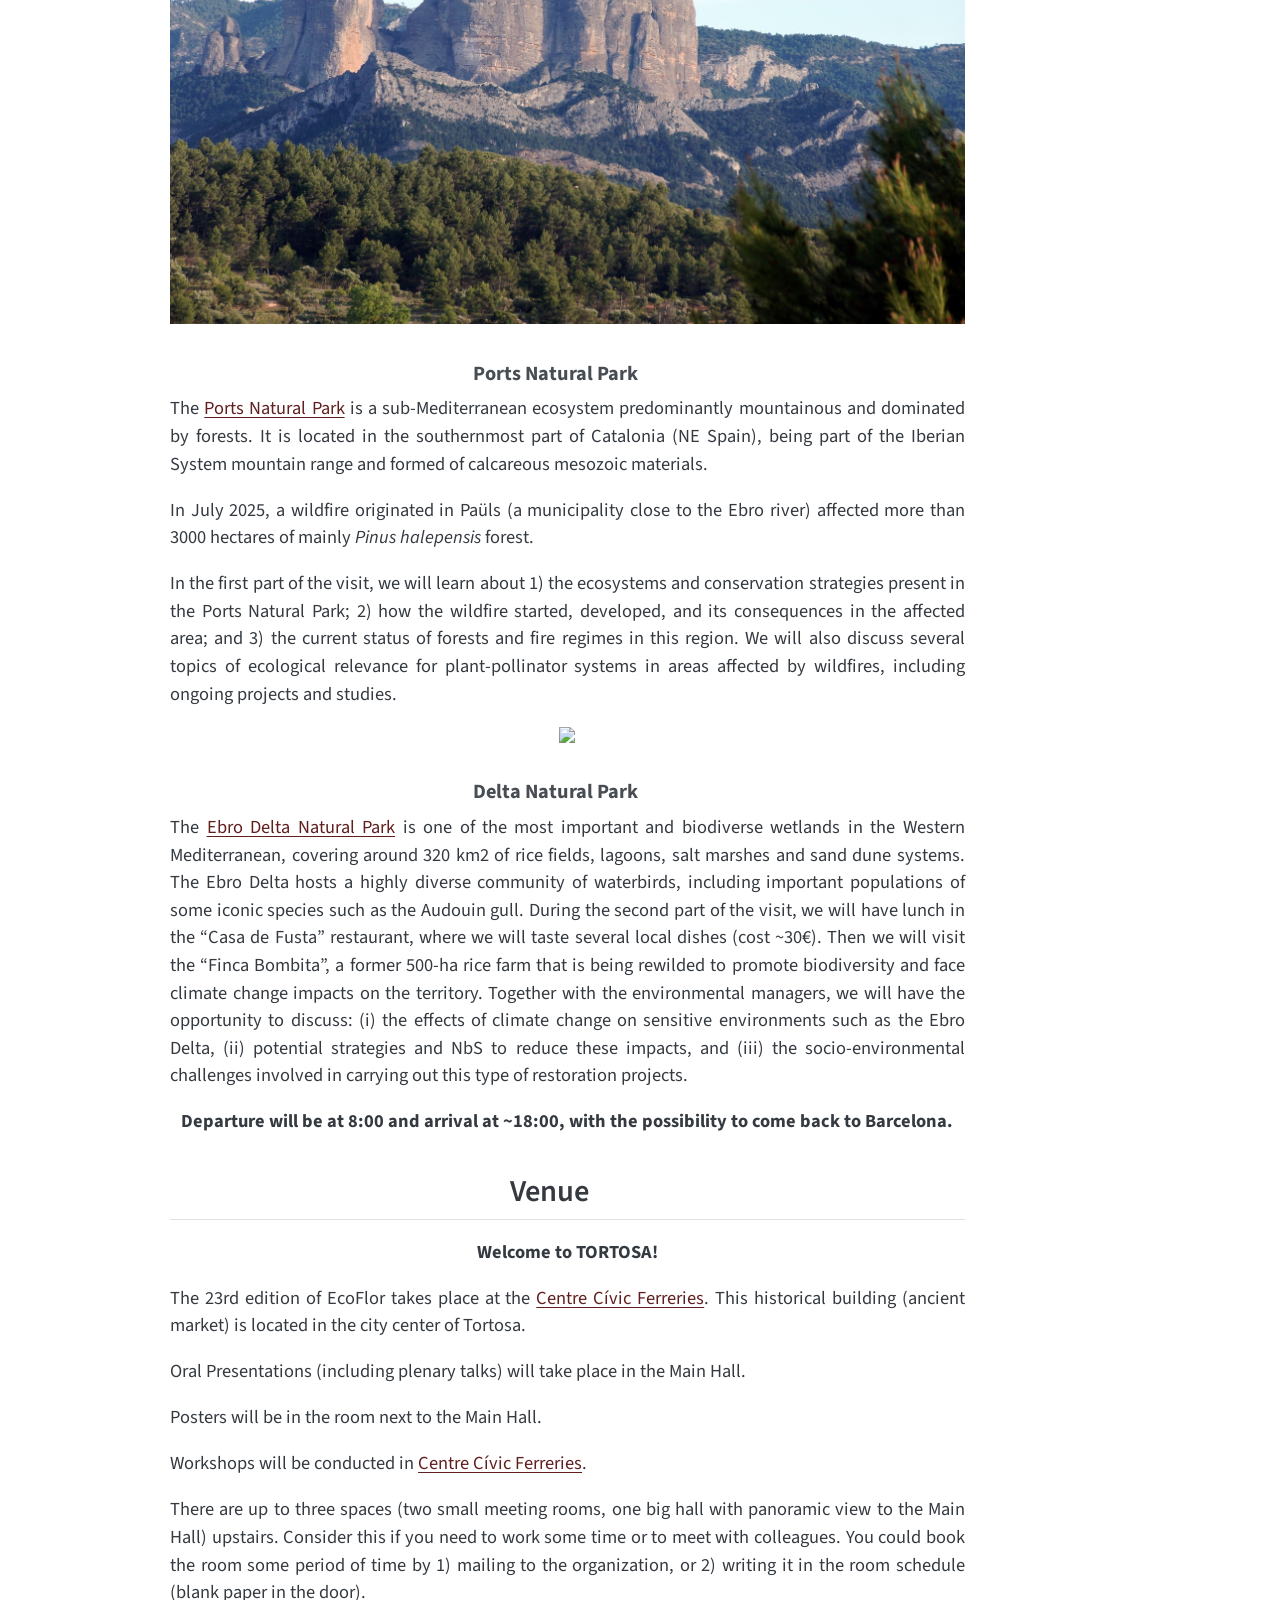
==== commit b5eb70d1: "chore: remove generated conference documentation and assets" ====
--- a/docs/index.html
+++ b/docs/index.html
@@ -186,8 +186,8 @@
 </div>
       </div> <!-- /container-fluid -->
     </nav>
-  <div id="quarto-announcement" data-announcement-id="23fe1ed400968ba68925fab9aa005437" class="alert alert-light hidden"><i class="bi bi-info-circle quarto-announcement-icon"></i><div class="quarto-announcement-content">
-<p>The programme can be found <a href="documents/ECOFLOR2026_programme_v5.pdf">here</a>, oral presentations <a href="documents/ECOFLOR2026_OP_programme_v10.pdf">here</a> and poster presentations <a href="documents/ECOFLOR2026_PS_programme_v6.pdf">here</a>.</p>
+  <div id="quarto-announcement" data-announcement-id="9e03dcdb543bc1658fd531299b18e515" class="alert alert-light hidden"><i class="bi bi-info-circle quarto-announcement-icon"></i><div class="quarto-announcement-content">
+<p>Dowland the book of abstract in PDF<a href="https://pollination-ecology-group.github.io/ECOFLOR2026/Ecoflor_2026_Book_of_abstracts.pdf">here</a>.</p>
 </div><i class="bi bi-x-lg quarto-announcement-action"></i></div>
 </header>
 <!-- content -->
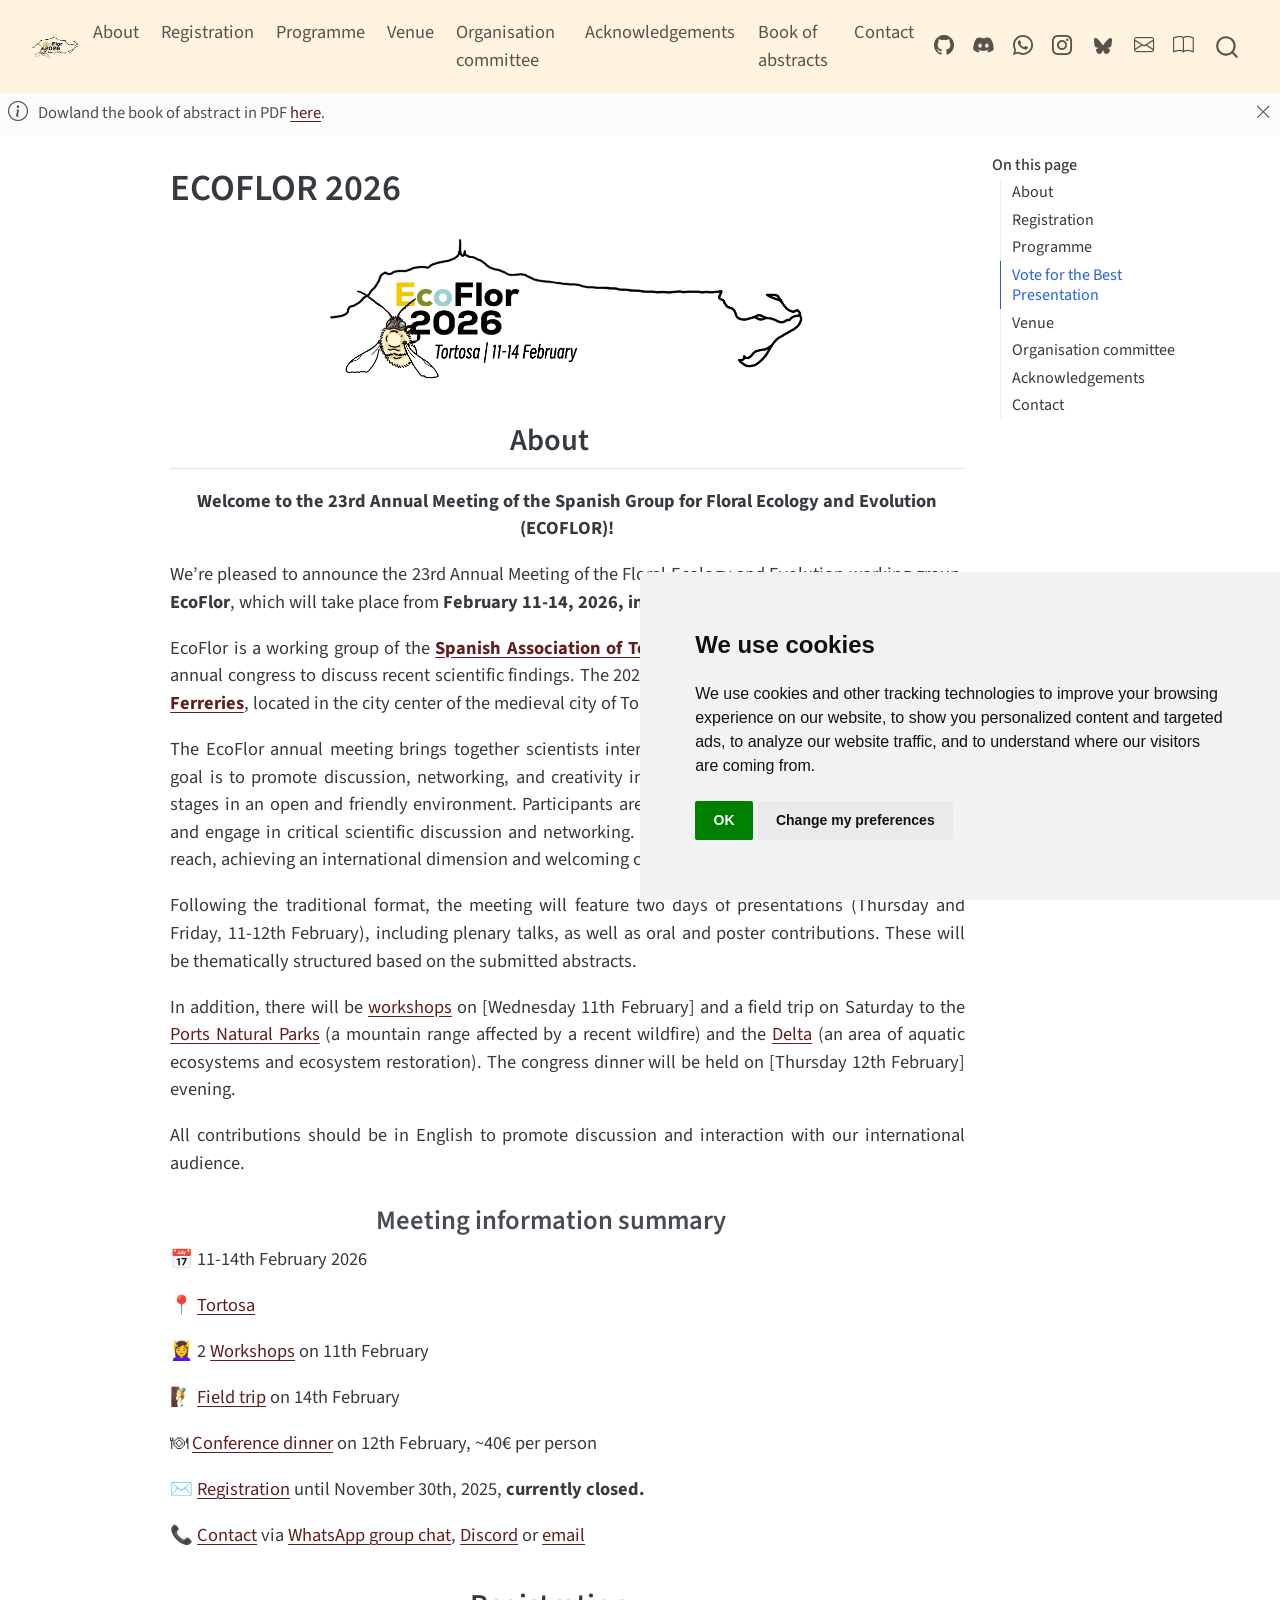
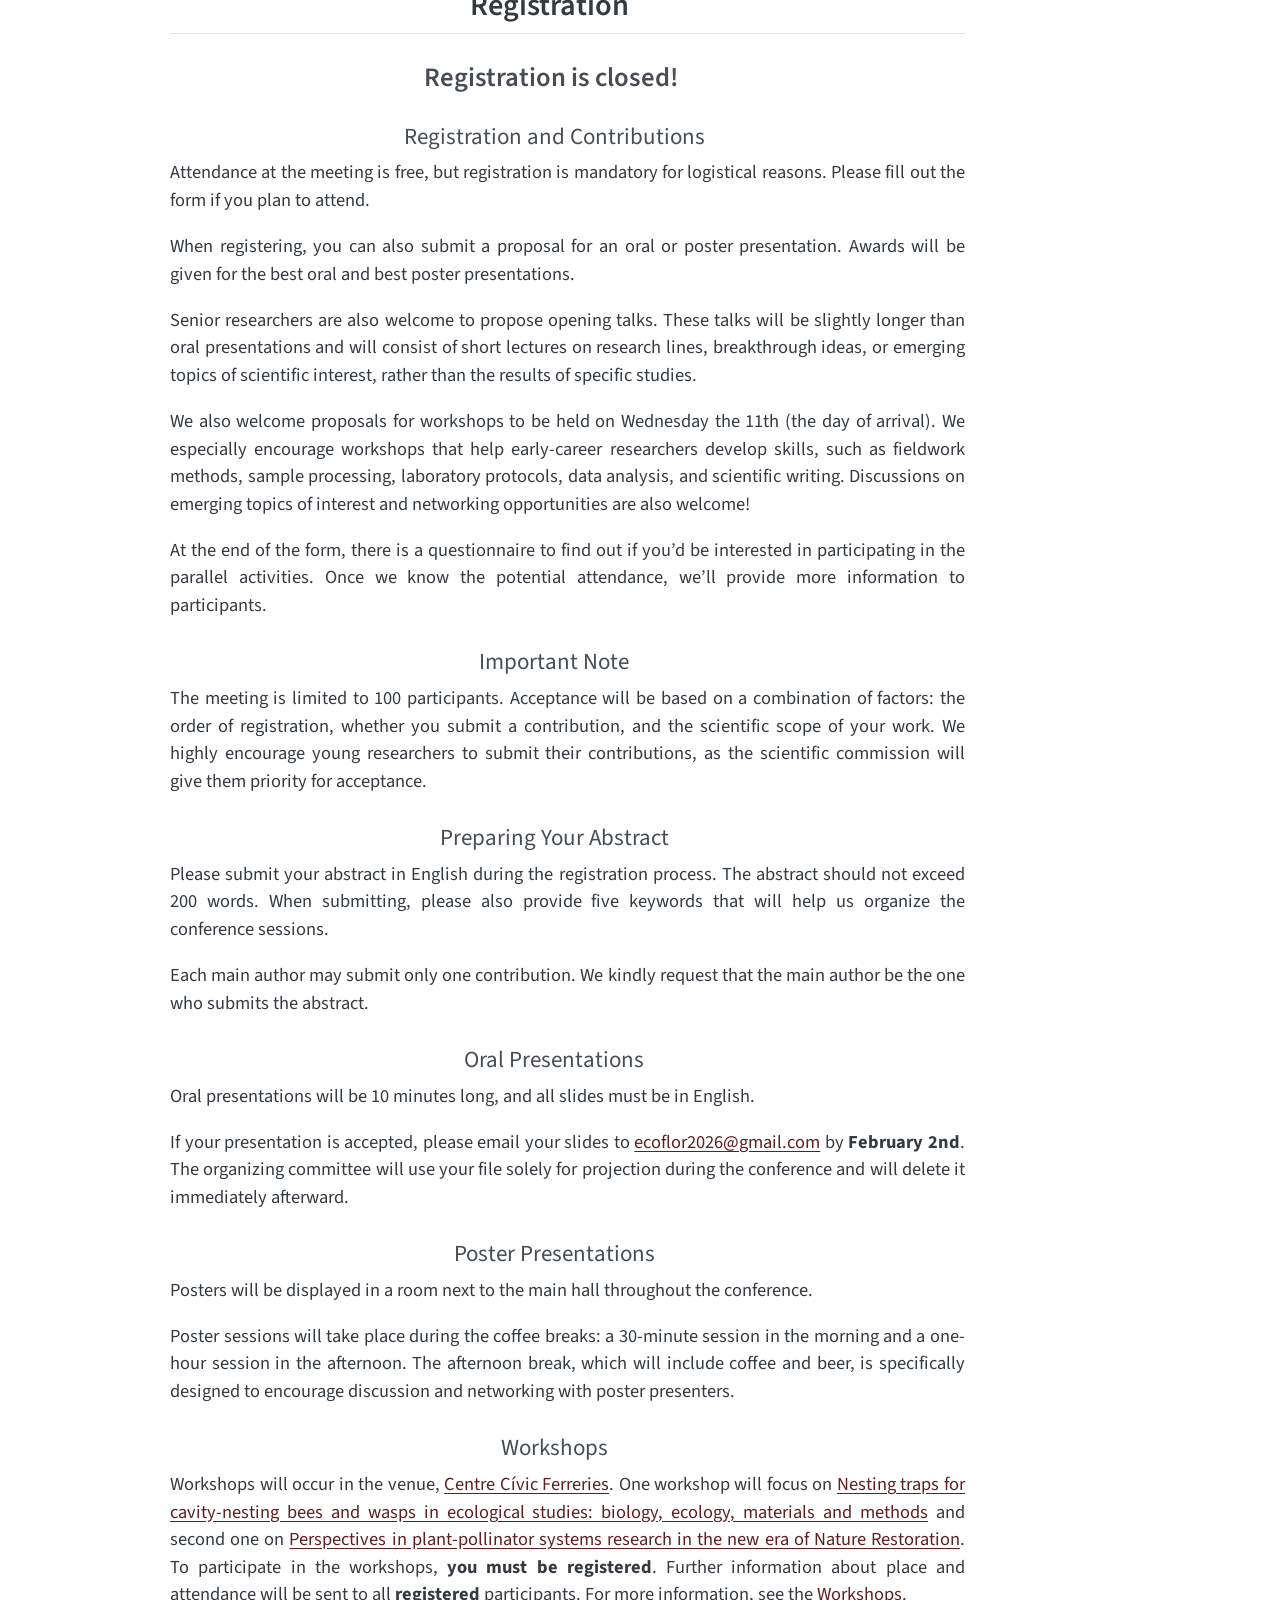
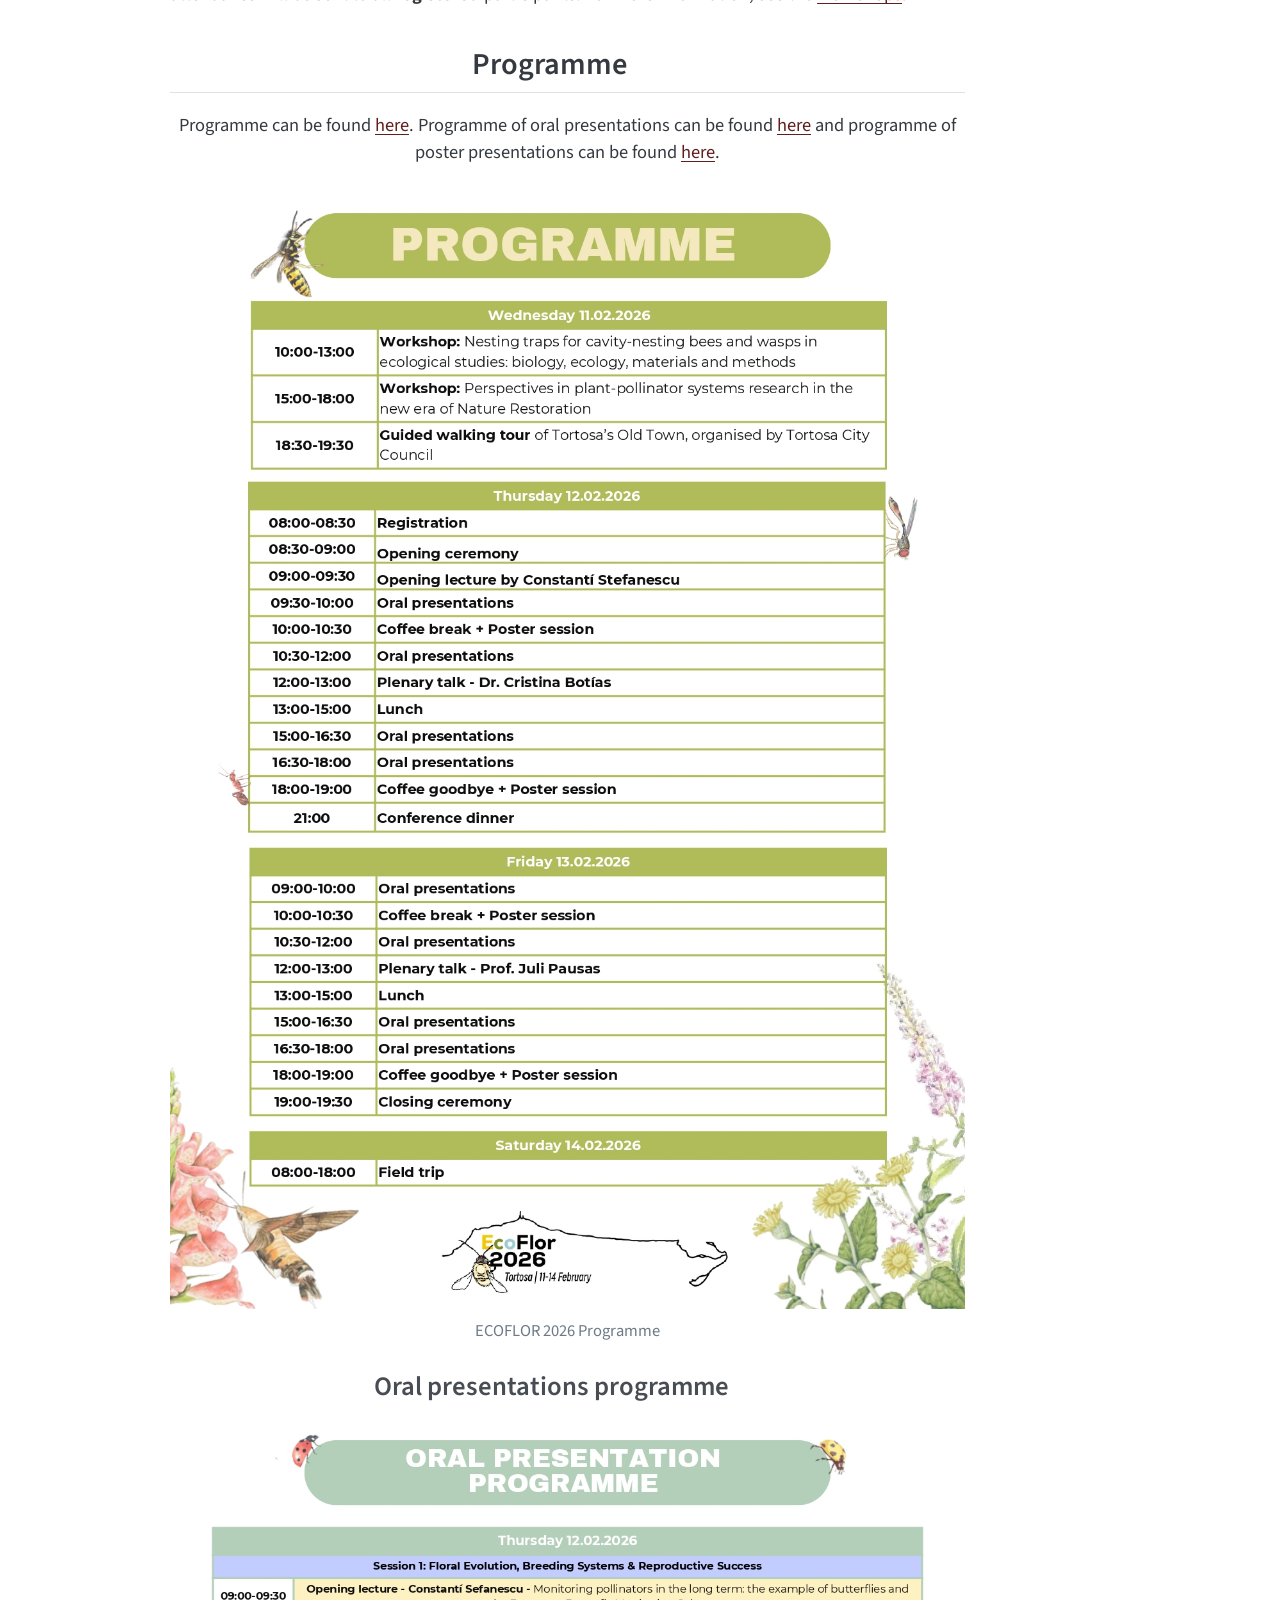
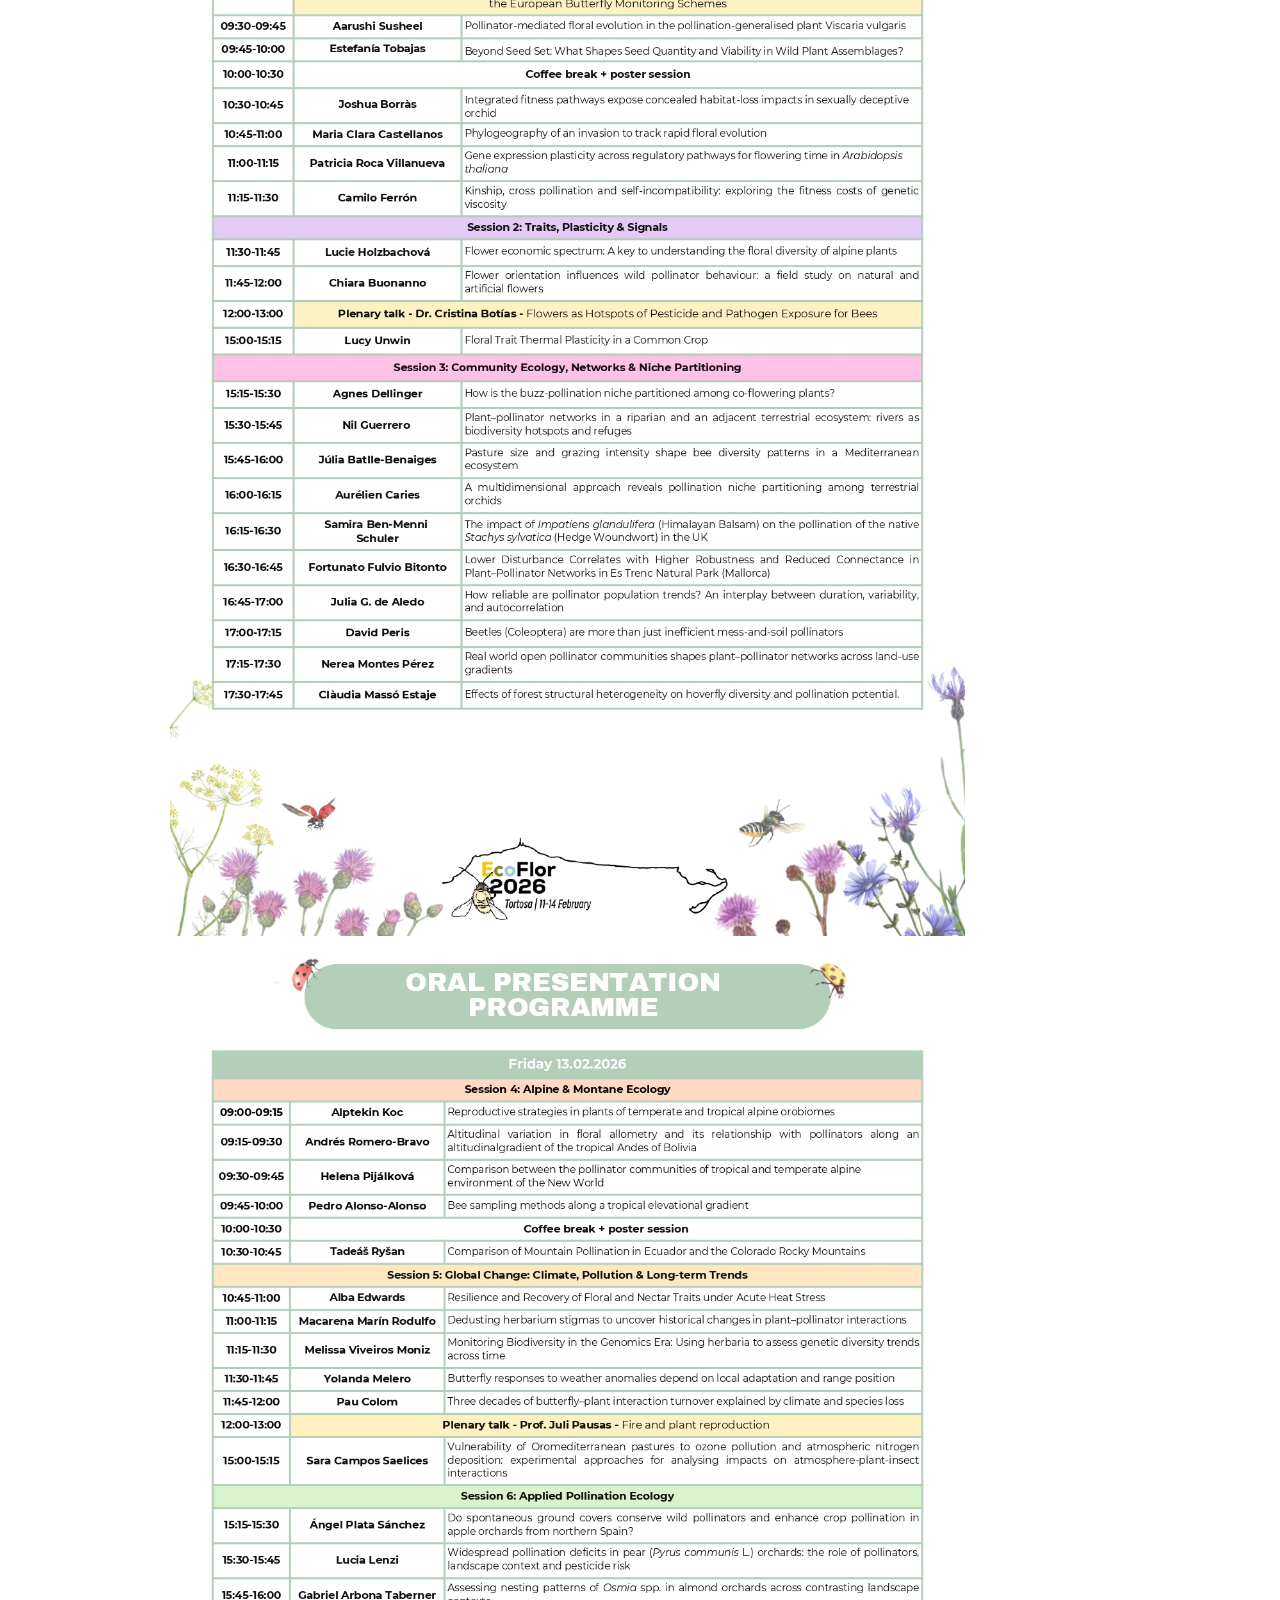
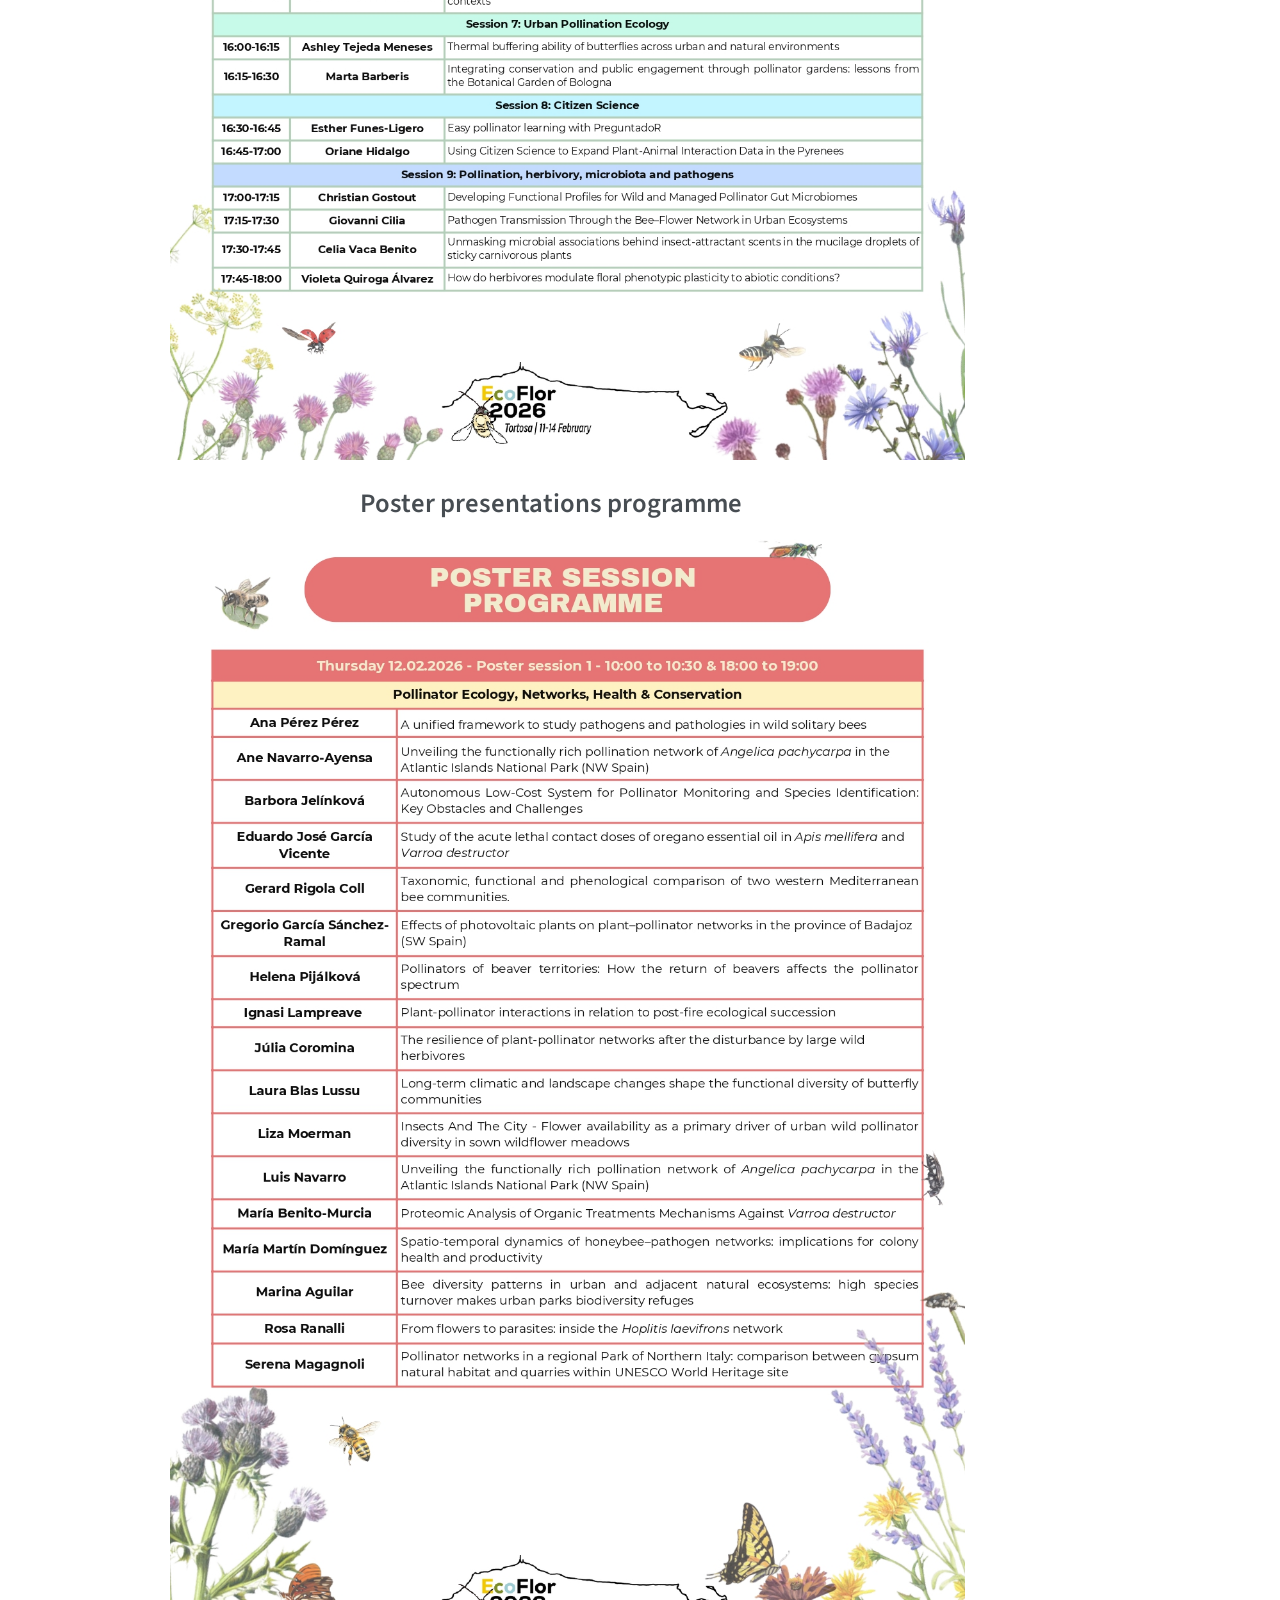
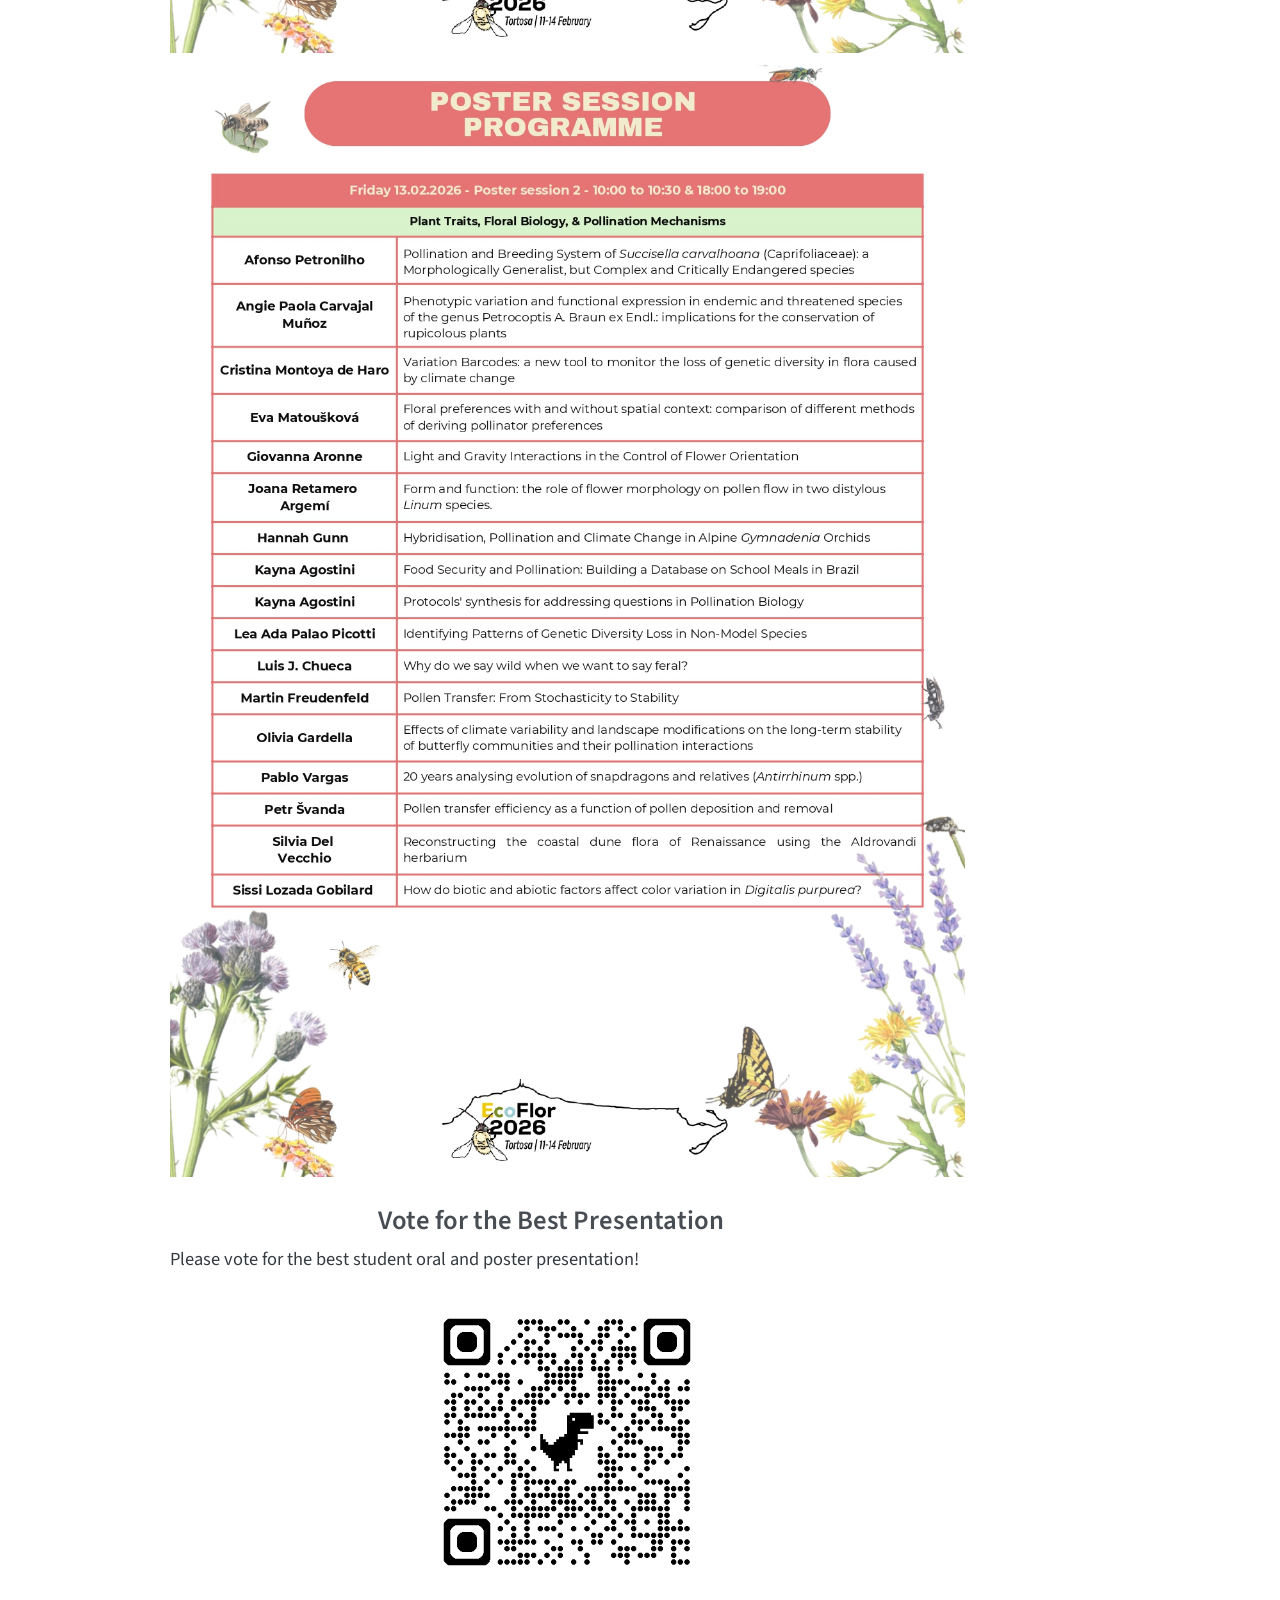
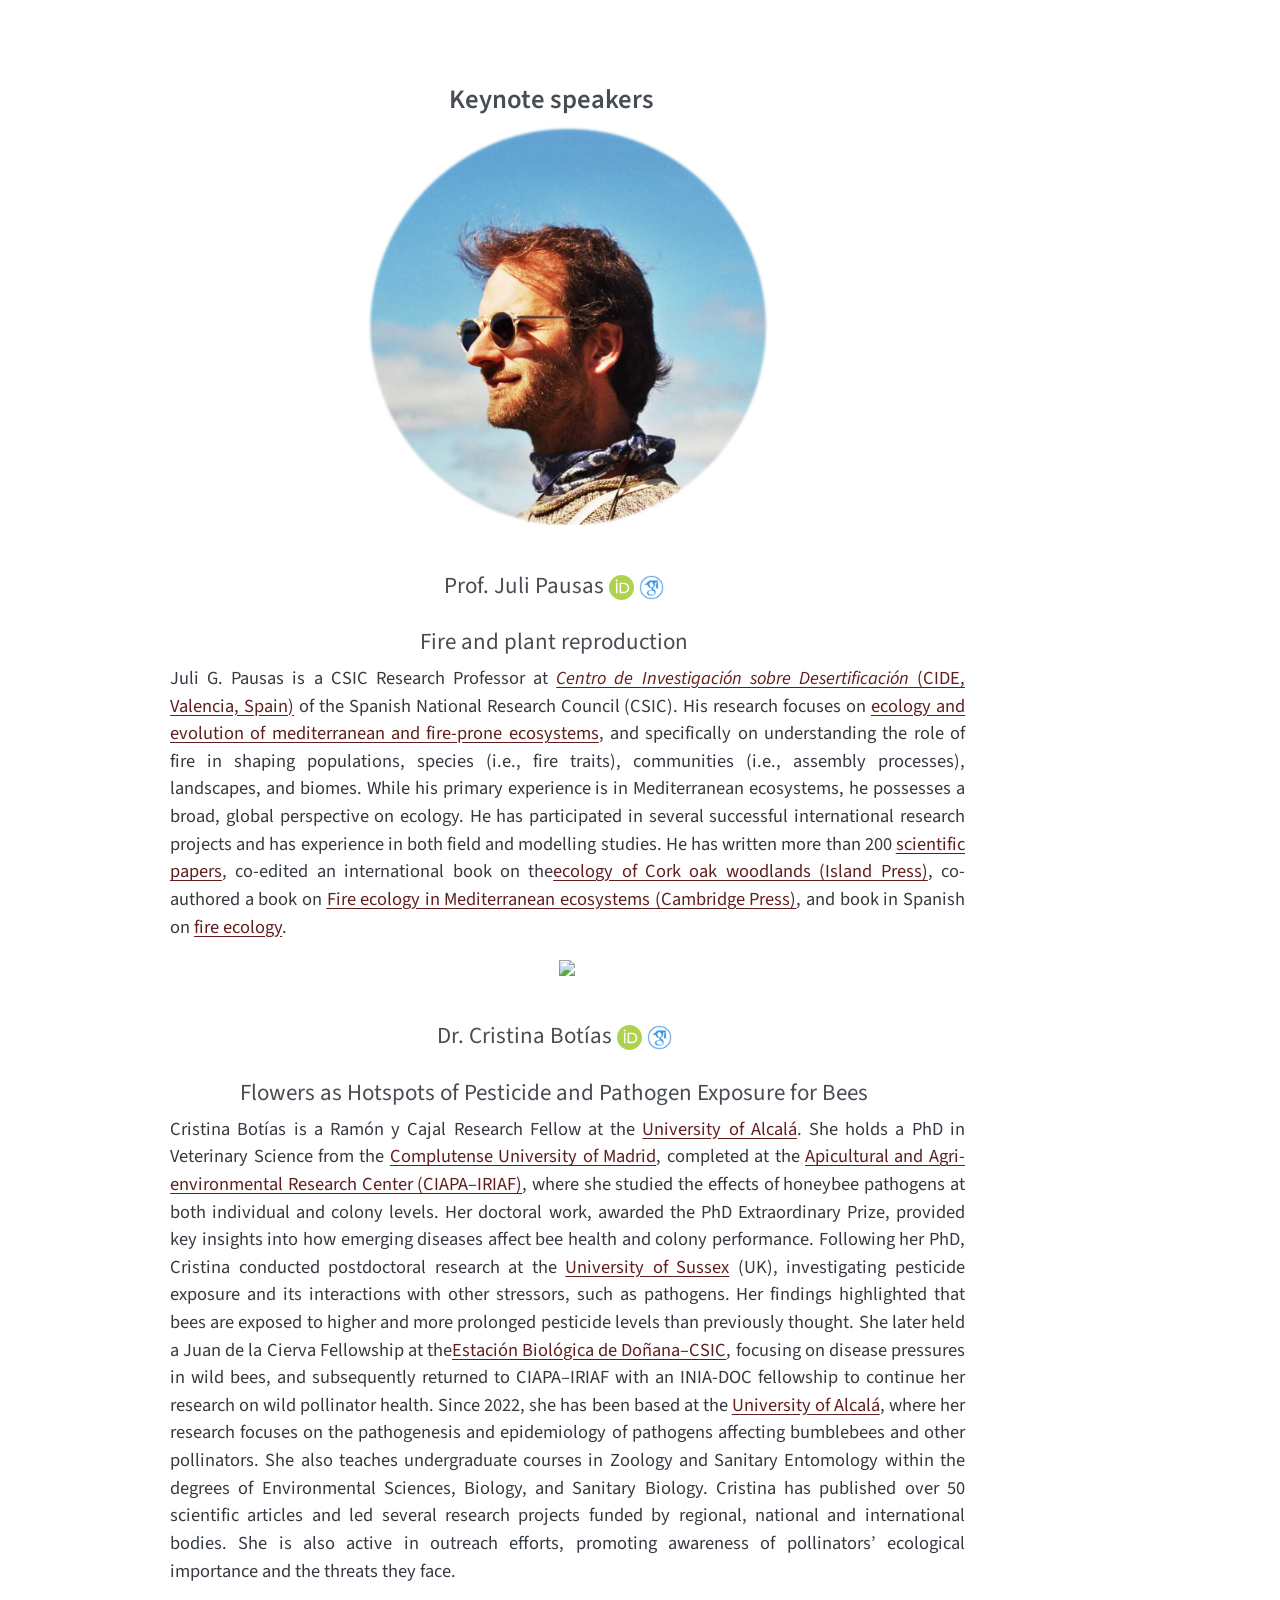
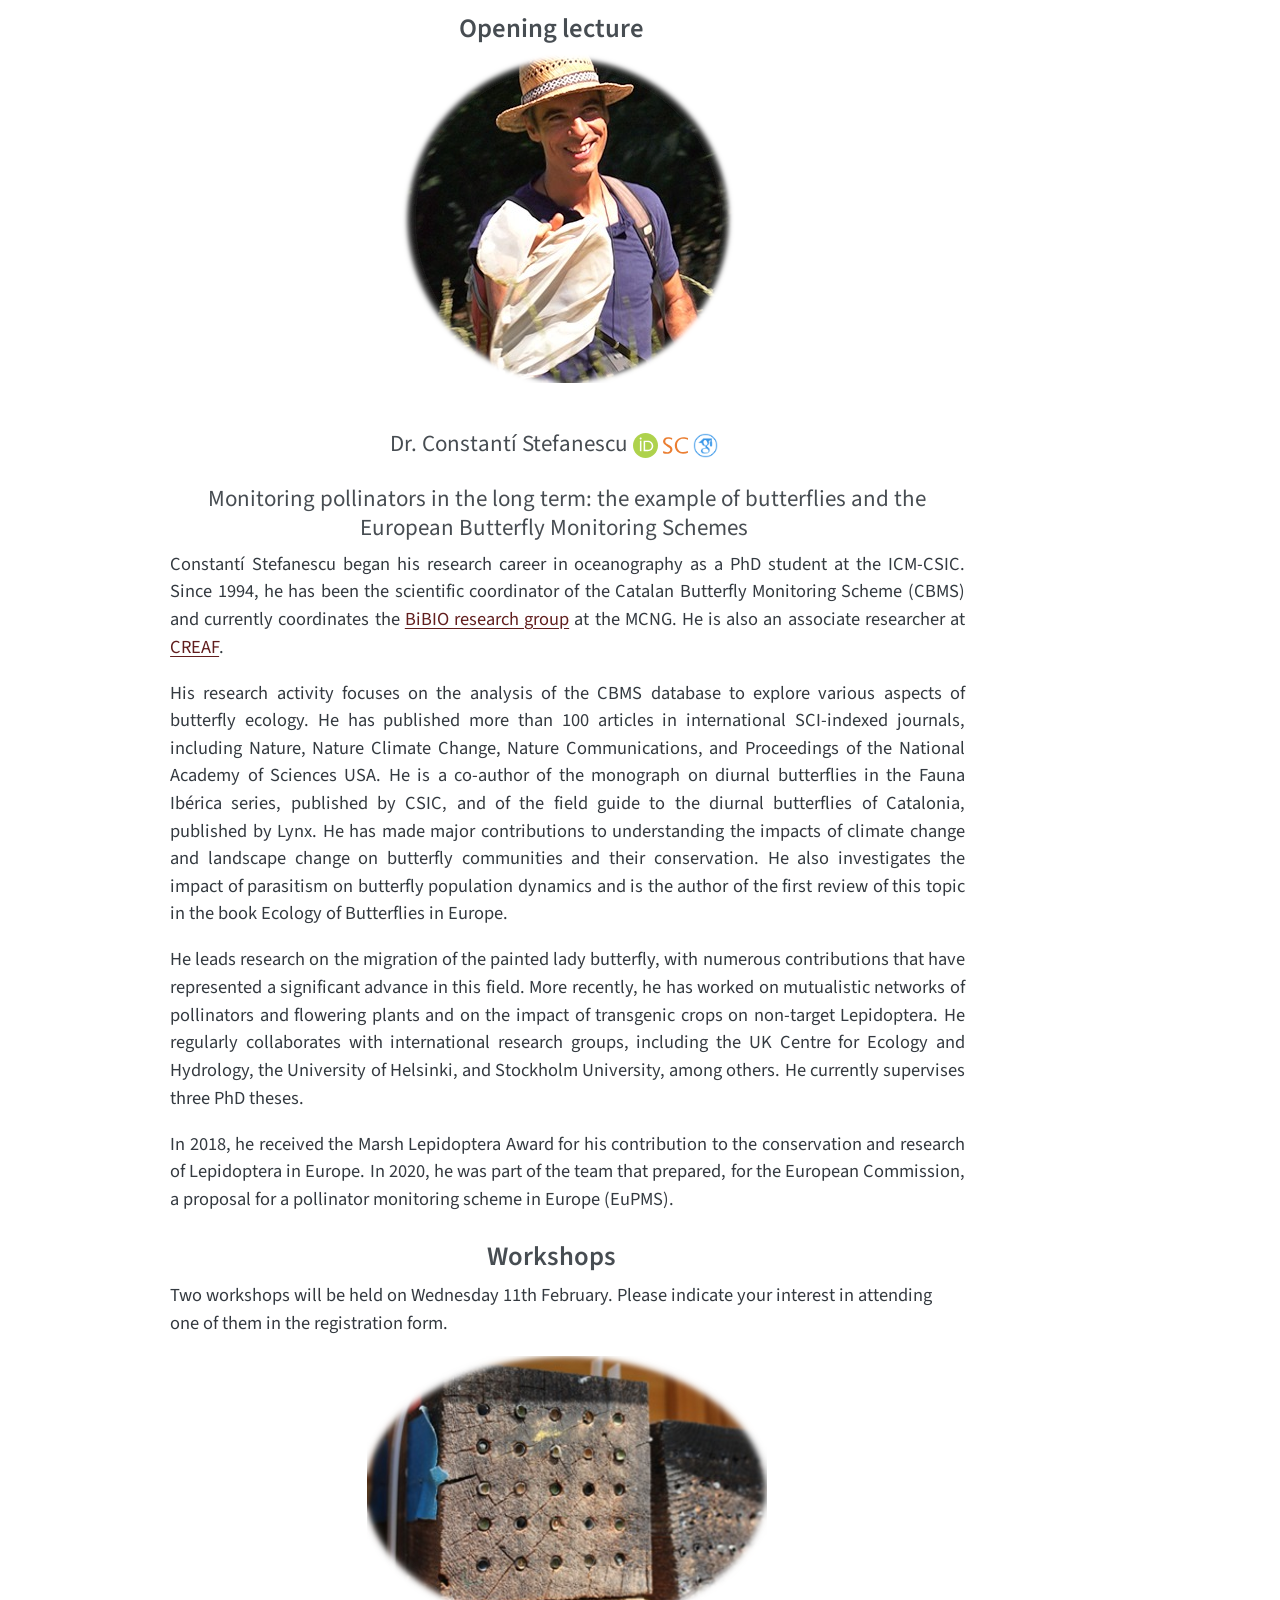
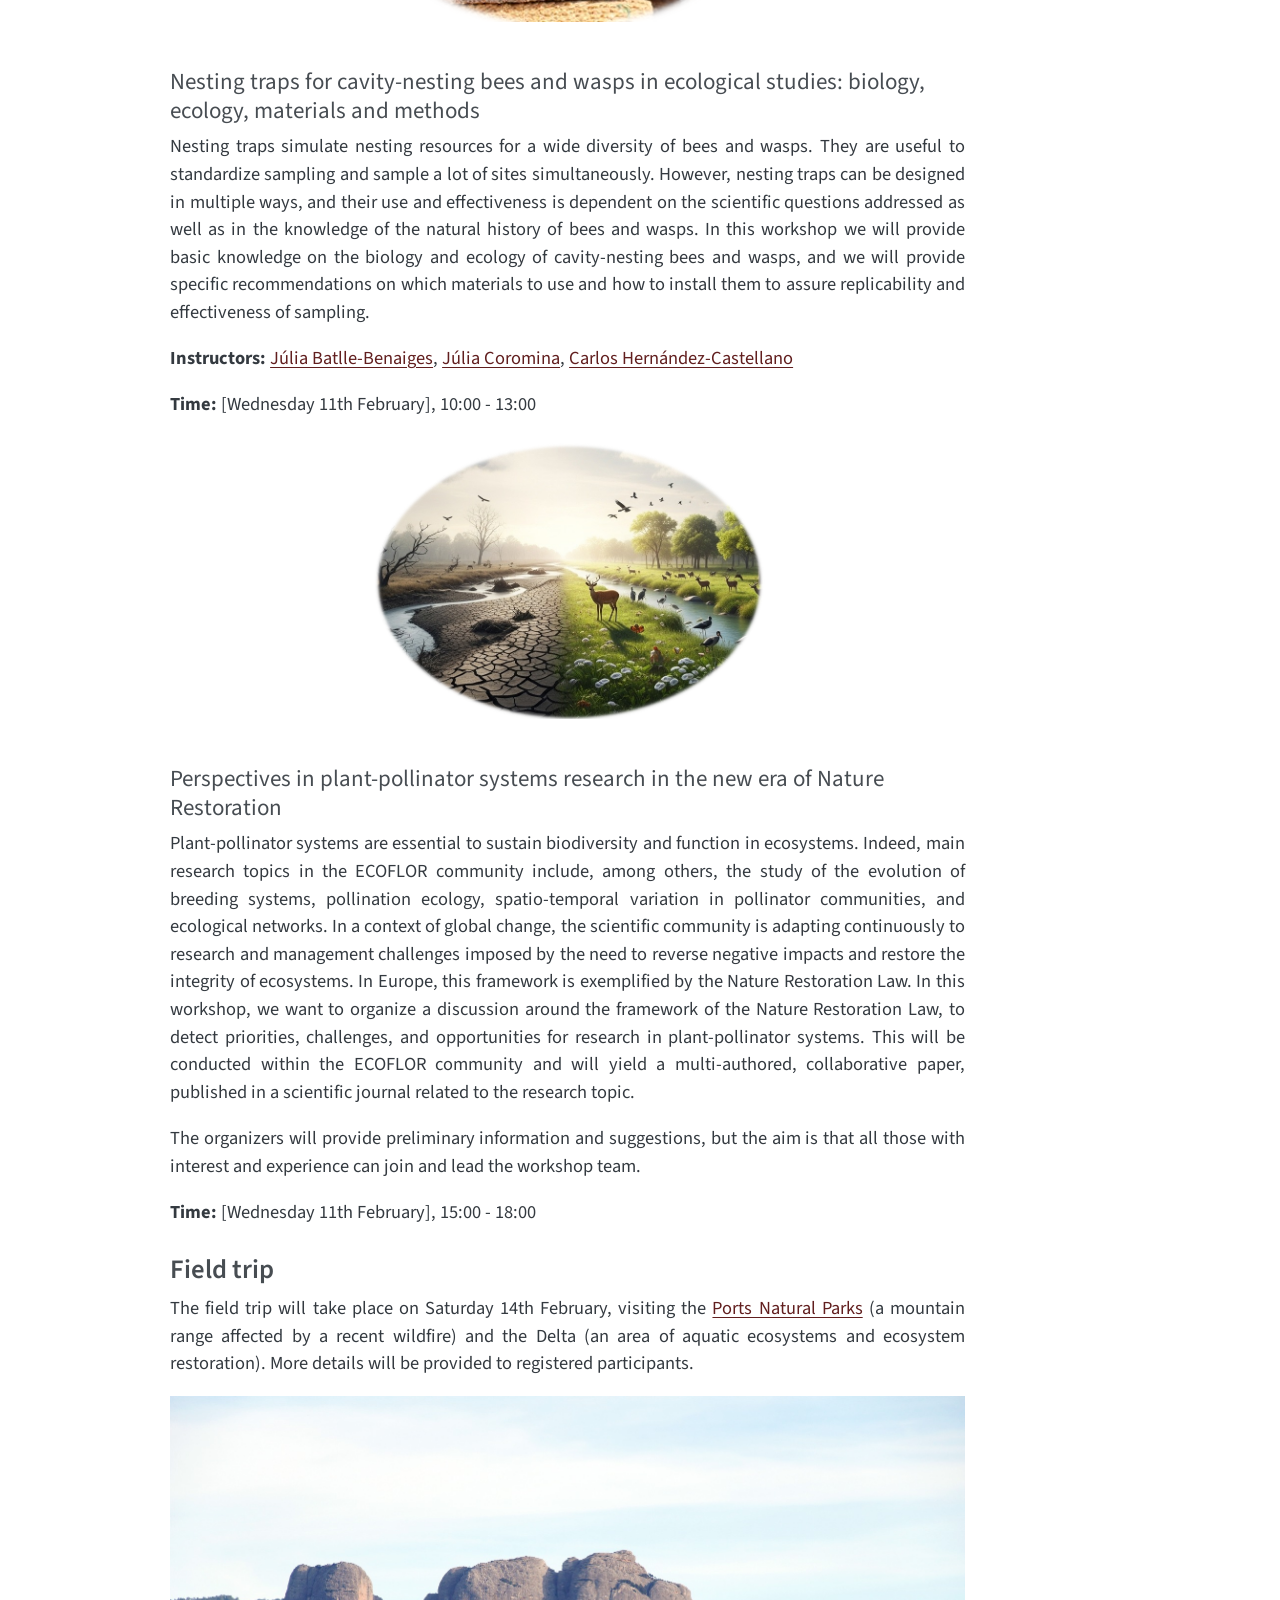
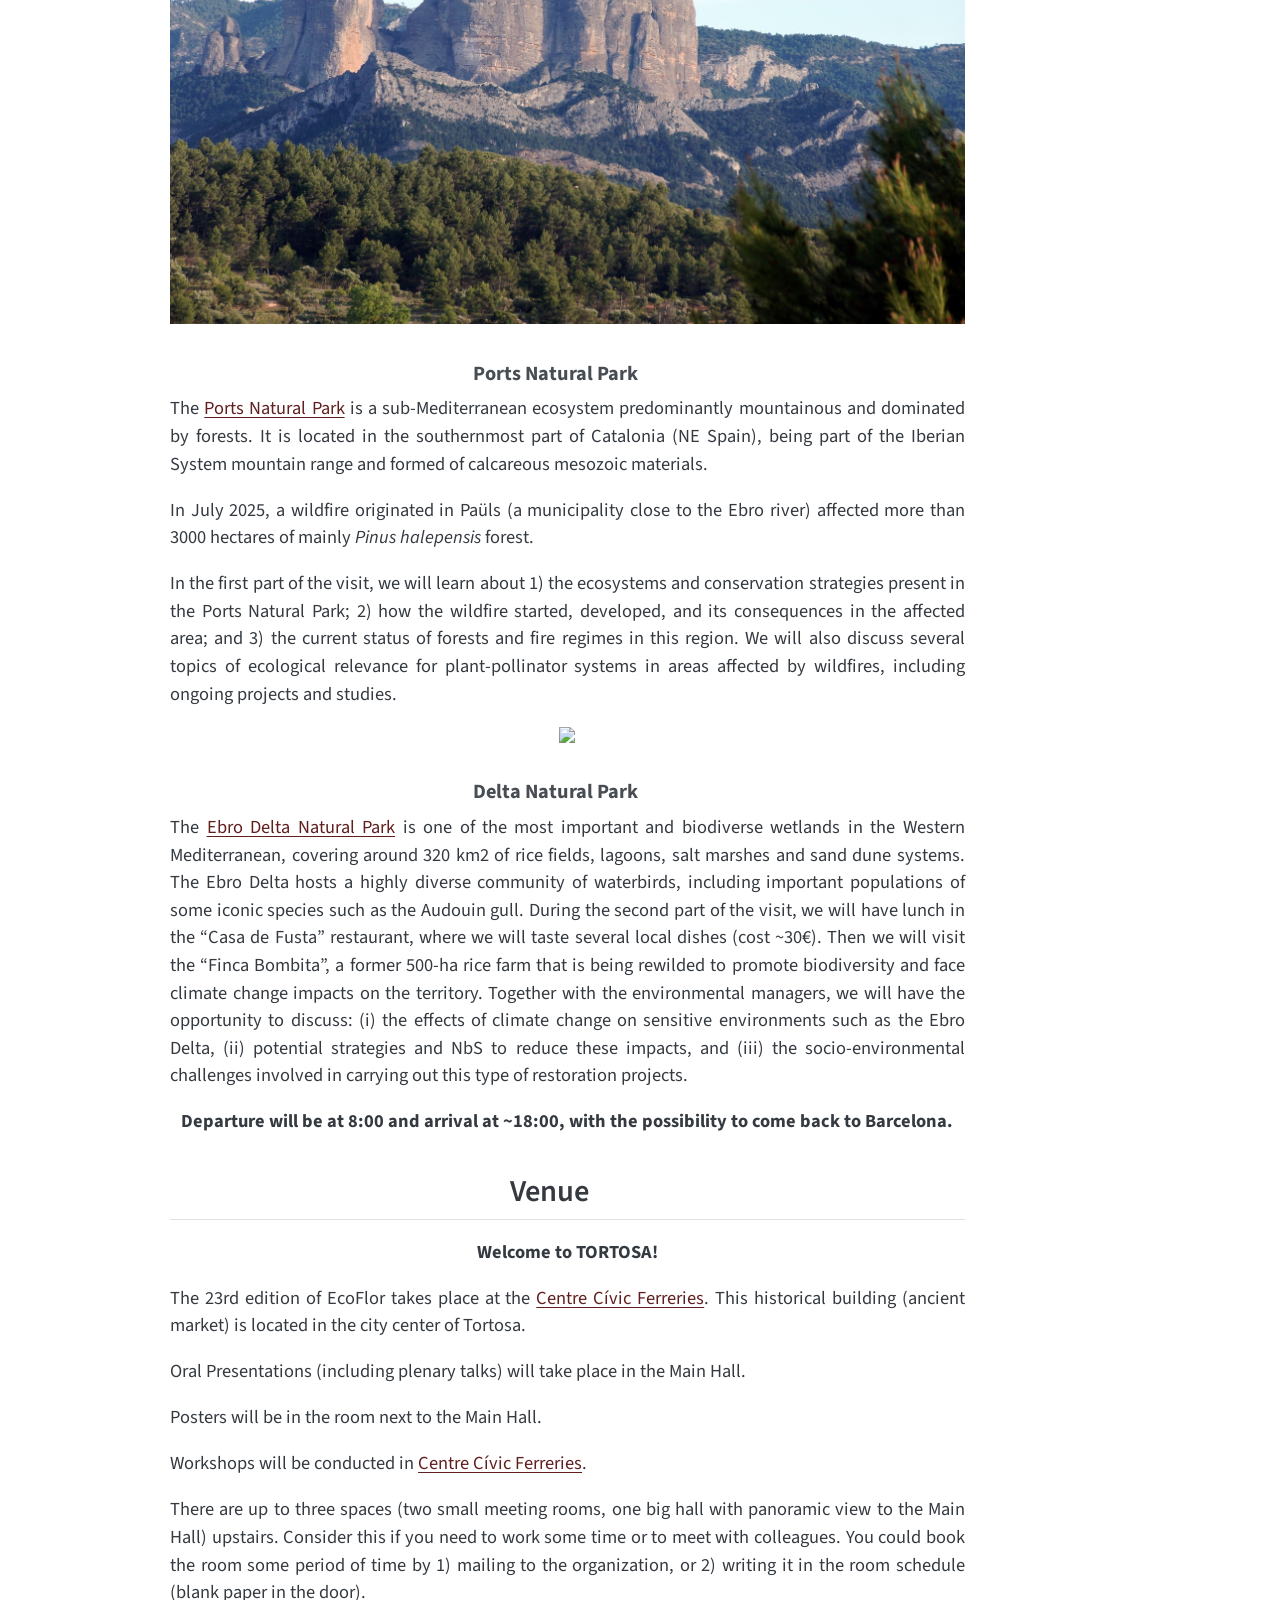
==== commit a6d28bce: "feat: add generated conference certificates, program images, and site assets" ====
--- a/docs/index.html
+++ b/docs/index.html
@@ -186,8 +186,8 @@
 </div>
       </div> <!-- /container-fluid -->
     </nav>
-  <div id="quarto-announcement" data-announcement-id="9e03dcdb543bc1658fd531299b18e515" class="alert alert-light hidden"><i class="bi bi-info-circle quarto-announcement-icon"></i><div class="quarto-announcement-content">
-<p>Dowland the book of abstract in PDF<a href="https://pollination-ecology-group.github.io/ECOFLOR2026/Ecoflor_2026_Book_of_abstracts.pdf">here</a>.</p>
+  <div id="quarto-announcement" data-announcement-id="3588eb3e1d96c1c86cce5f37a93d7bca" class="alert alert-light hidden"><i class="bi bi-info-circle quarto-announcement-icon"></i><div class="quarto-announcement-content">
+<p>Dowland the book of abstract in PDF <a href="https://pollination-ecology-group.github.io/ECOFLOR2026/Ecoflor_2026_Book_of_abstracts.pdf">here</a>.</p>
 </div><i class="bi bi-x-lg quarto-announcement-action"></i></div>
 </header>
 <!-- content -->
